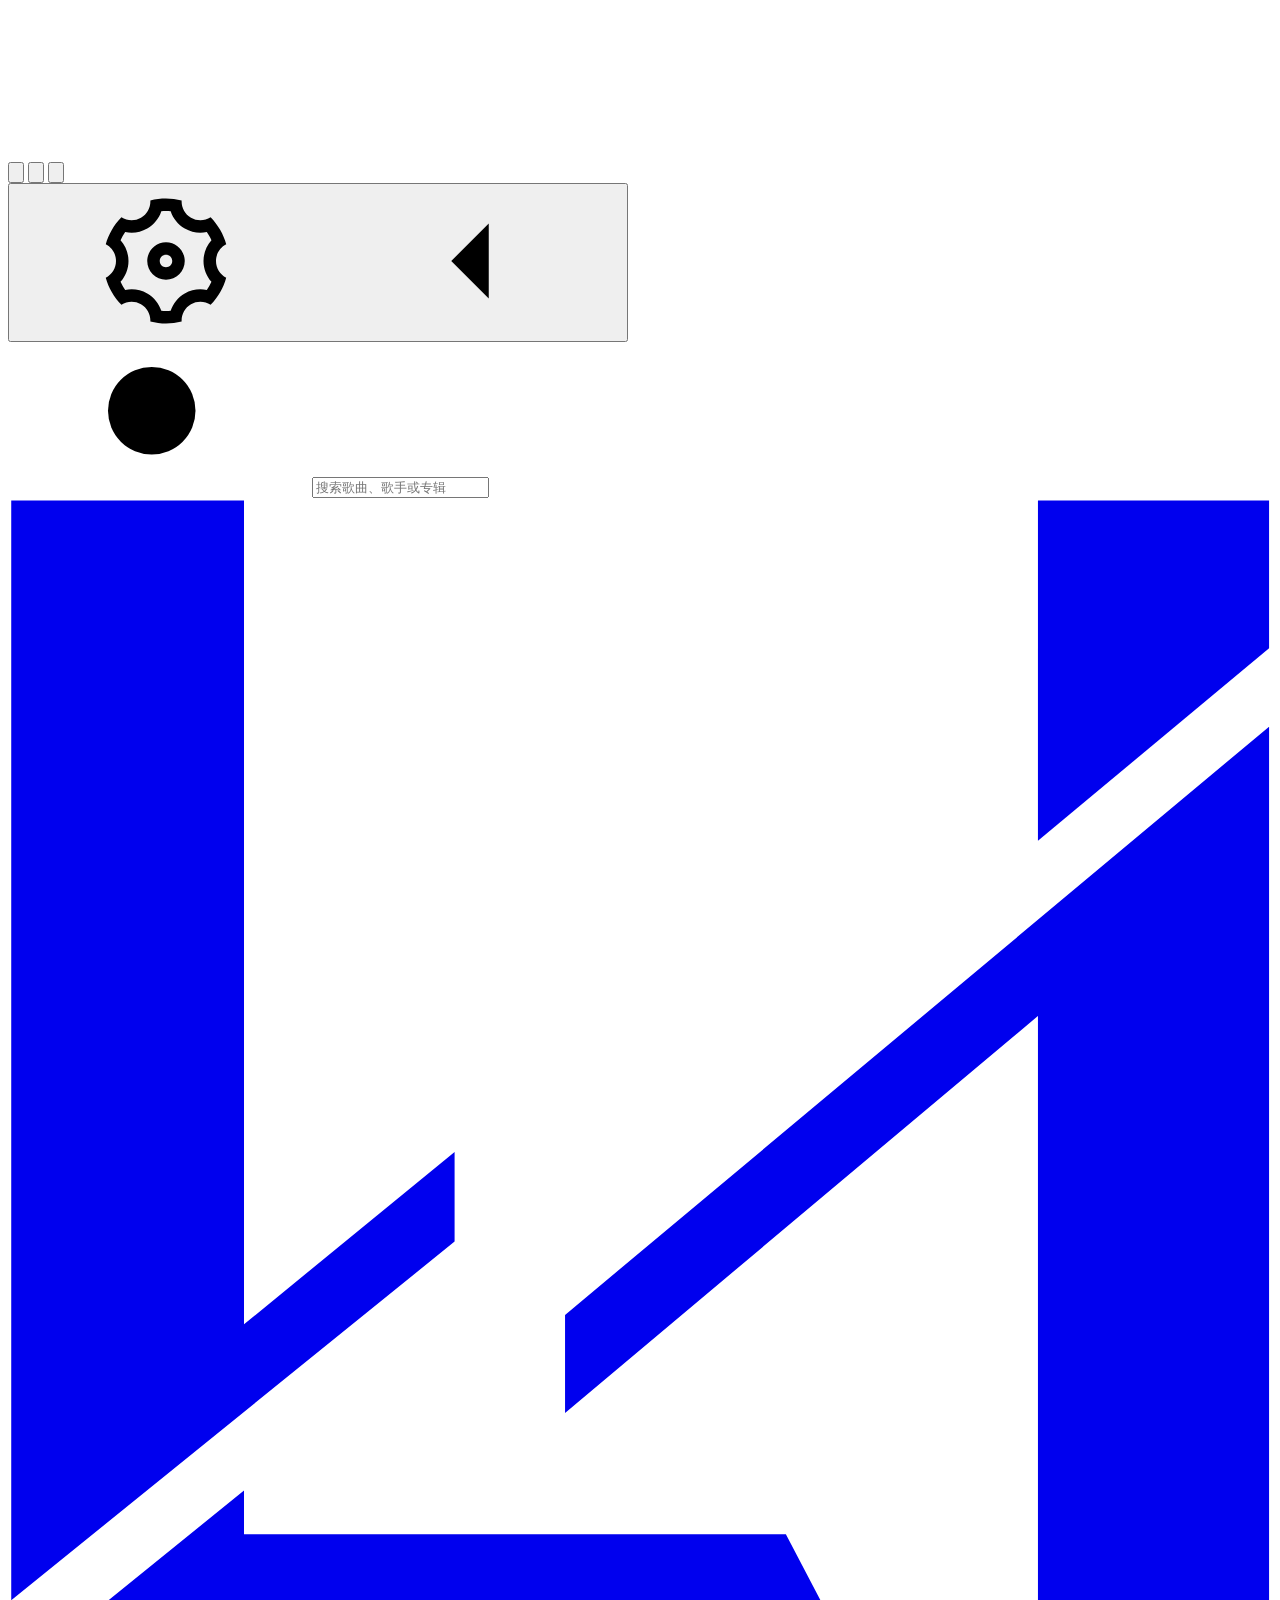
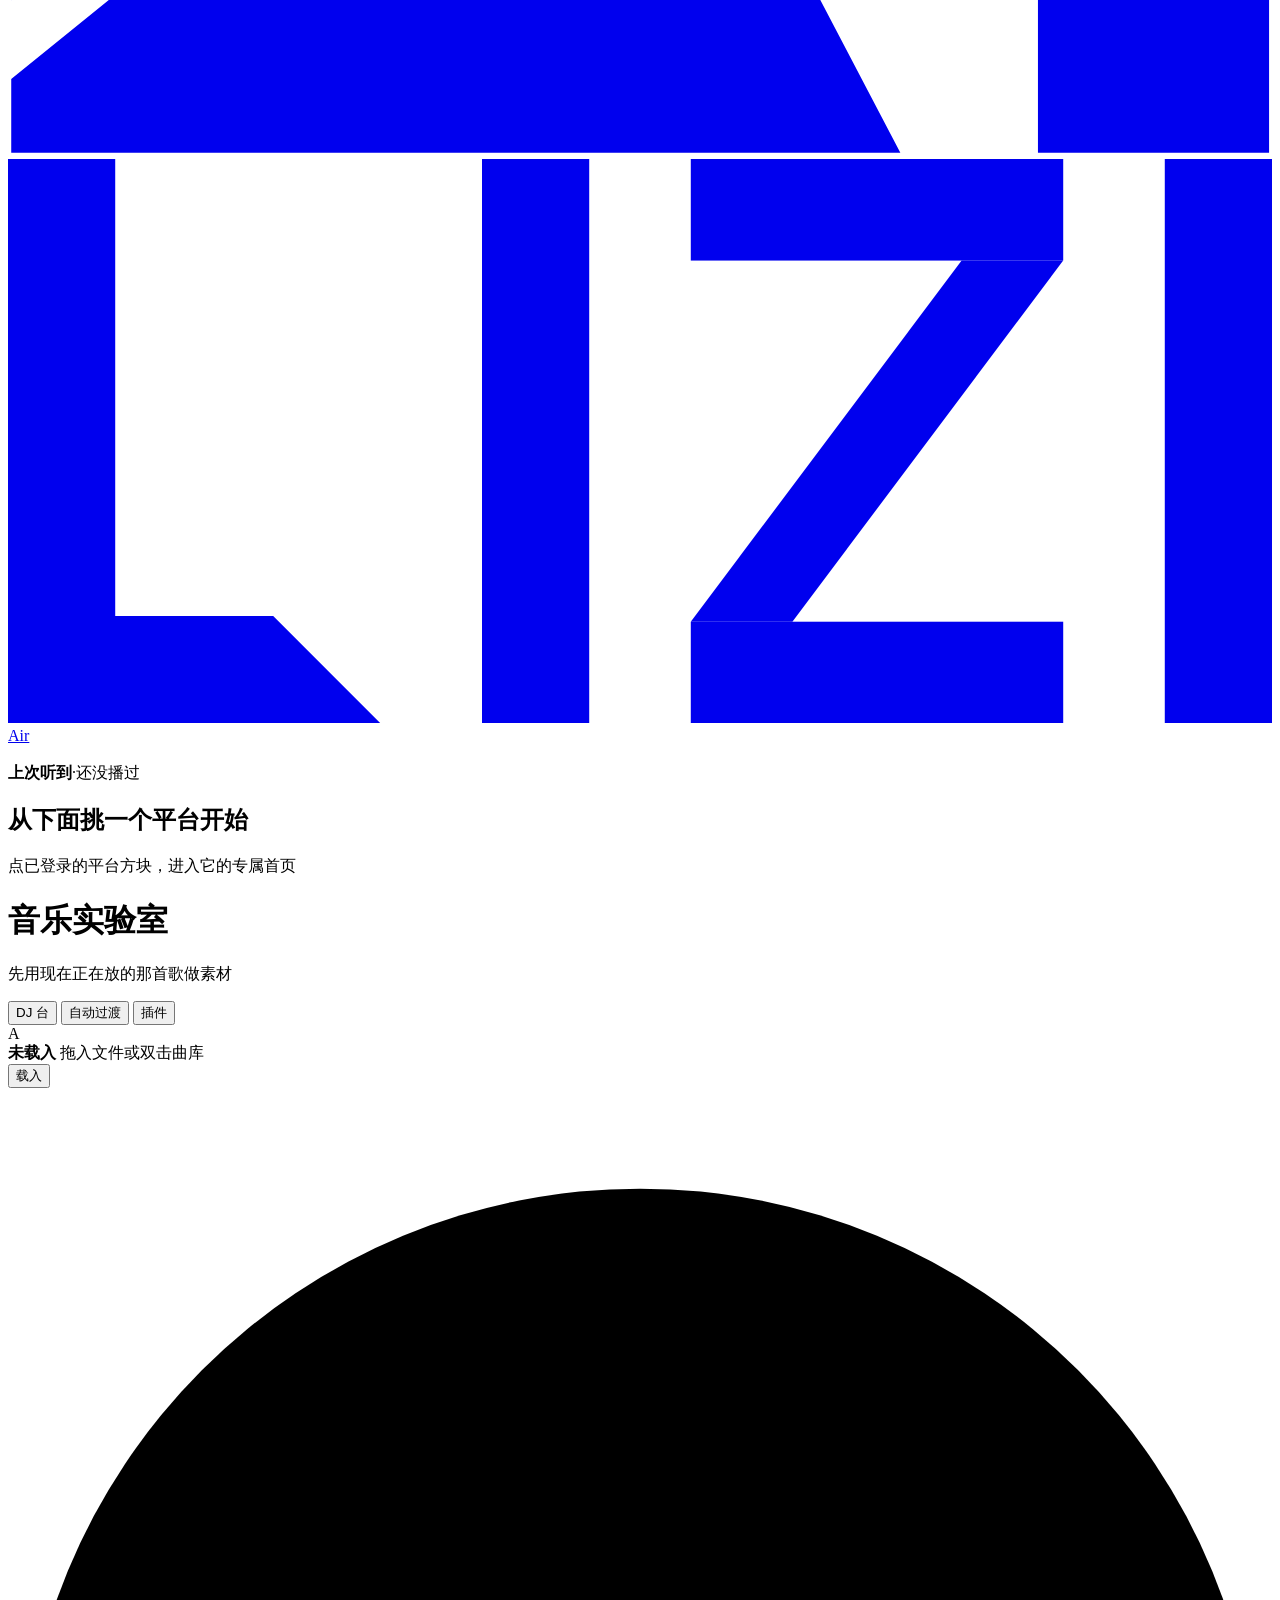
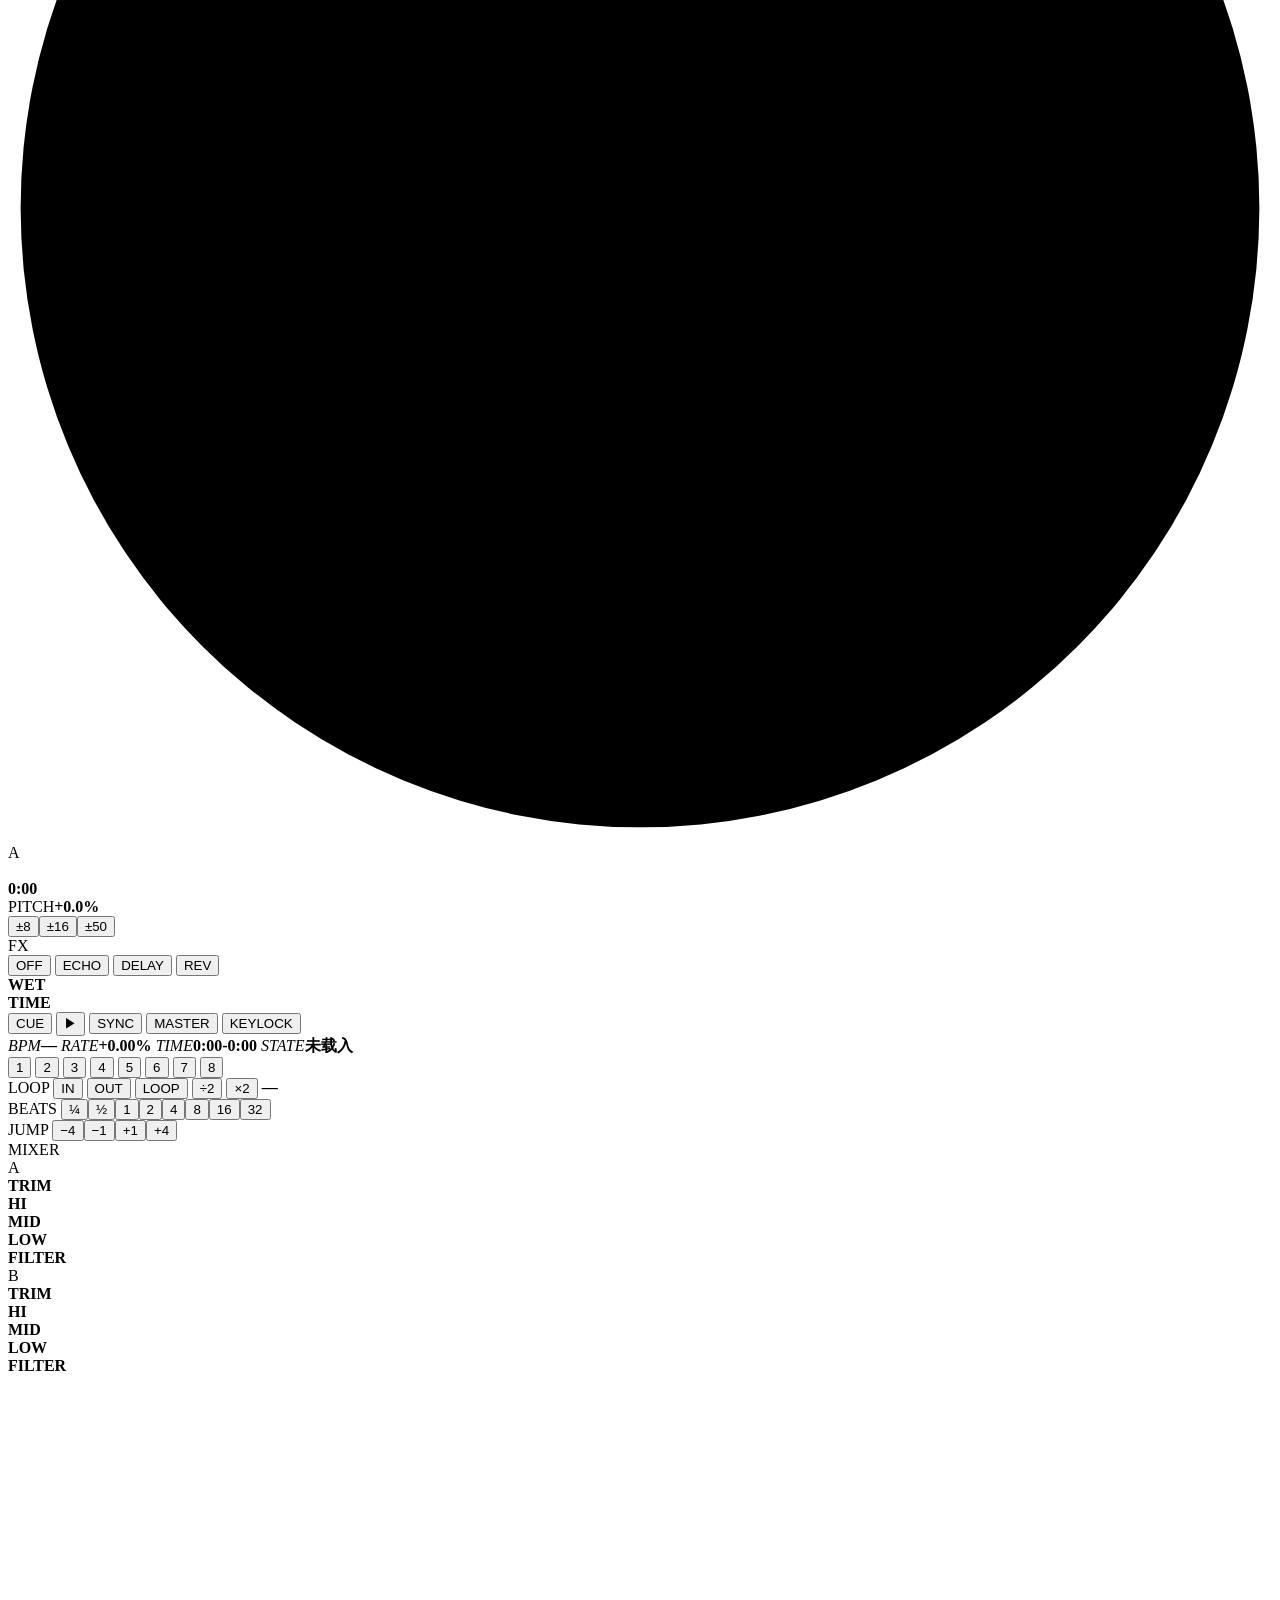
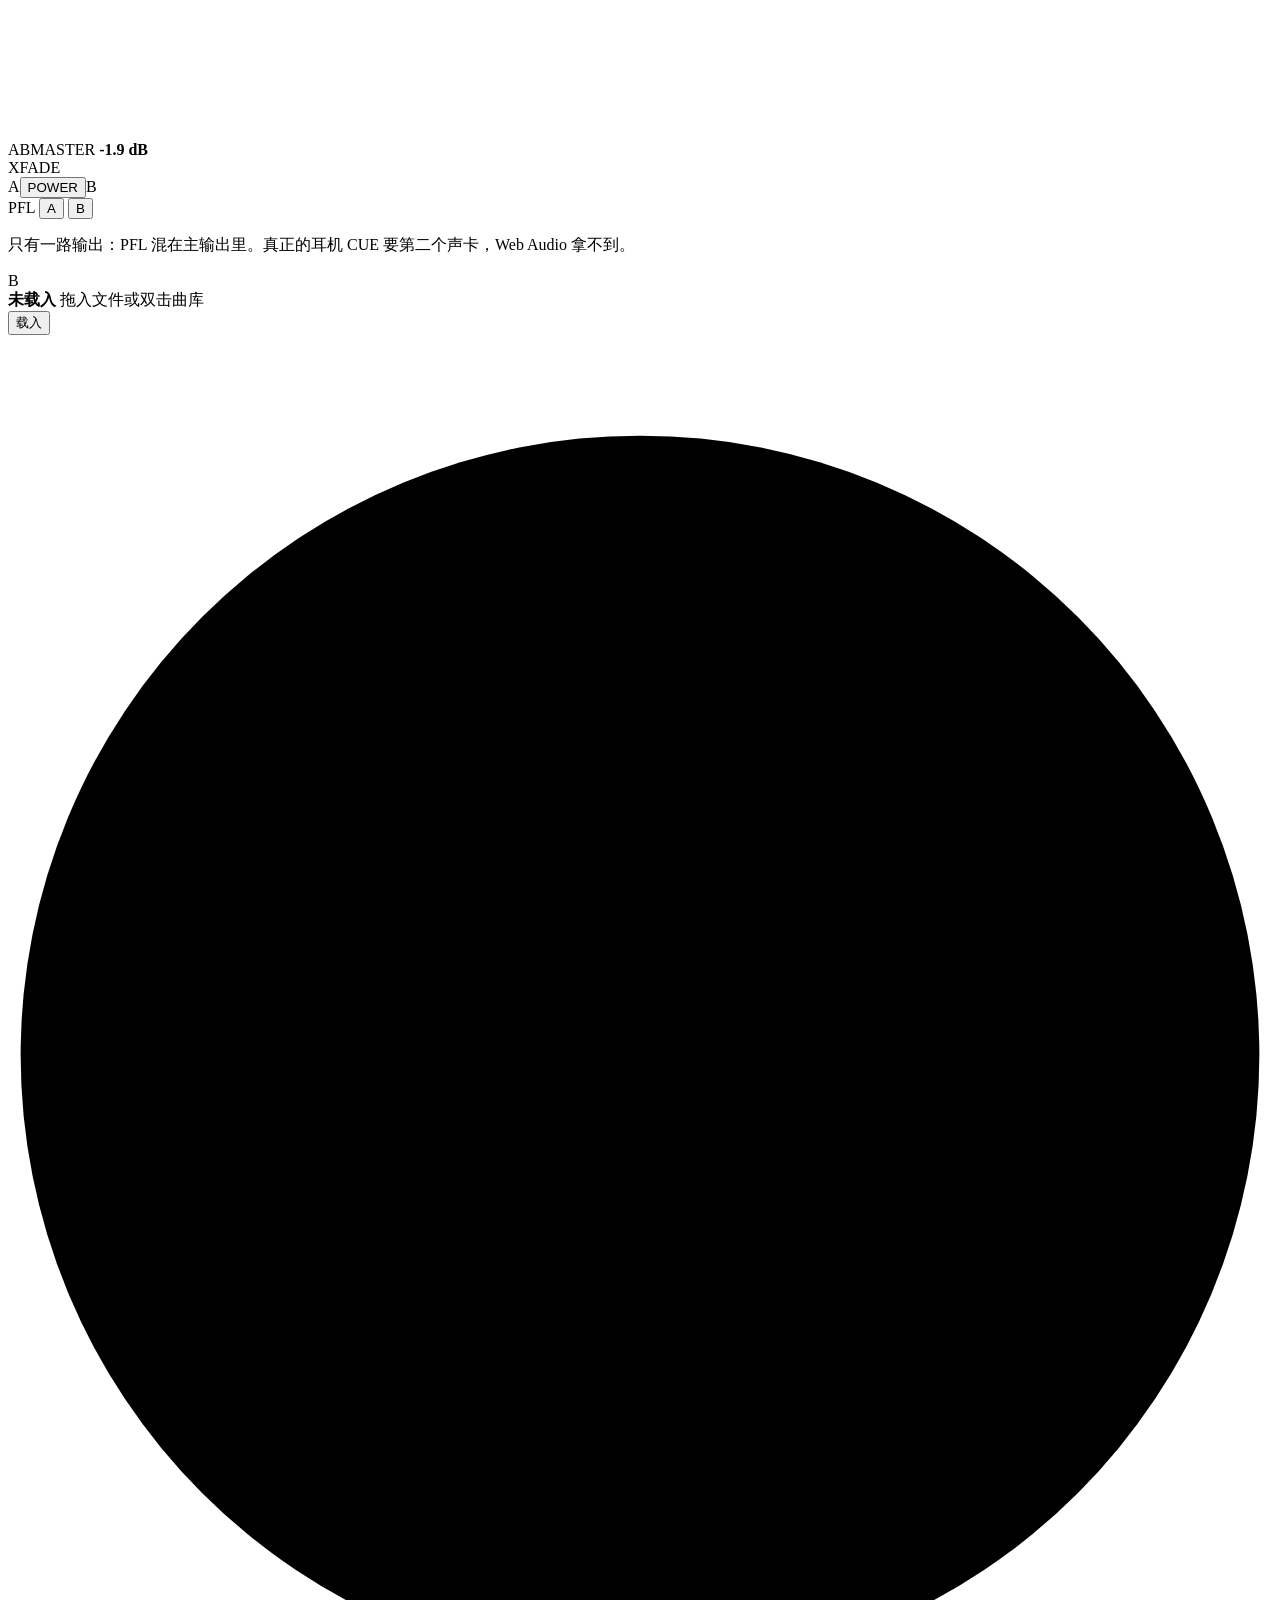
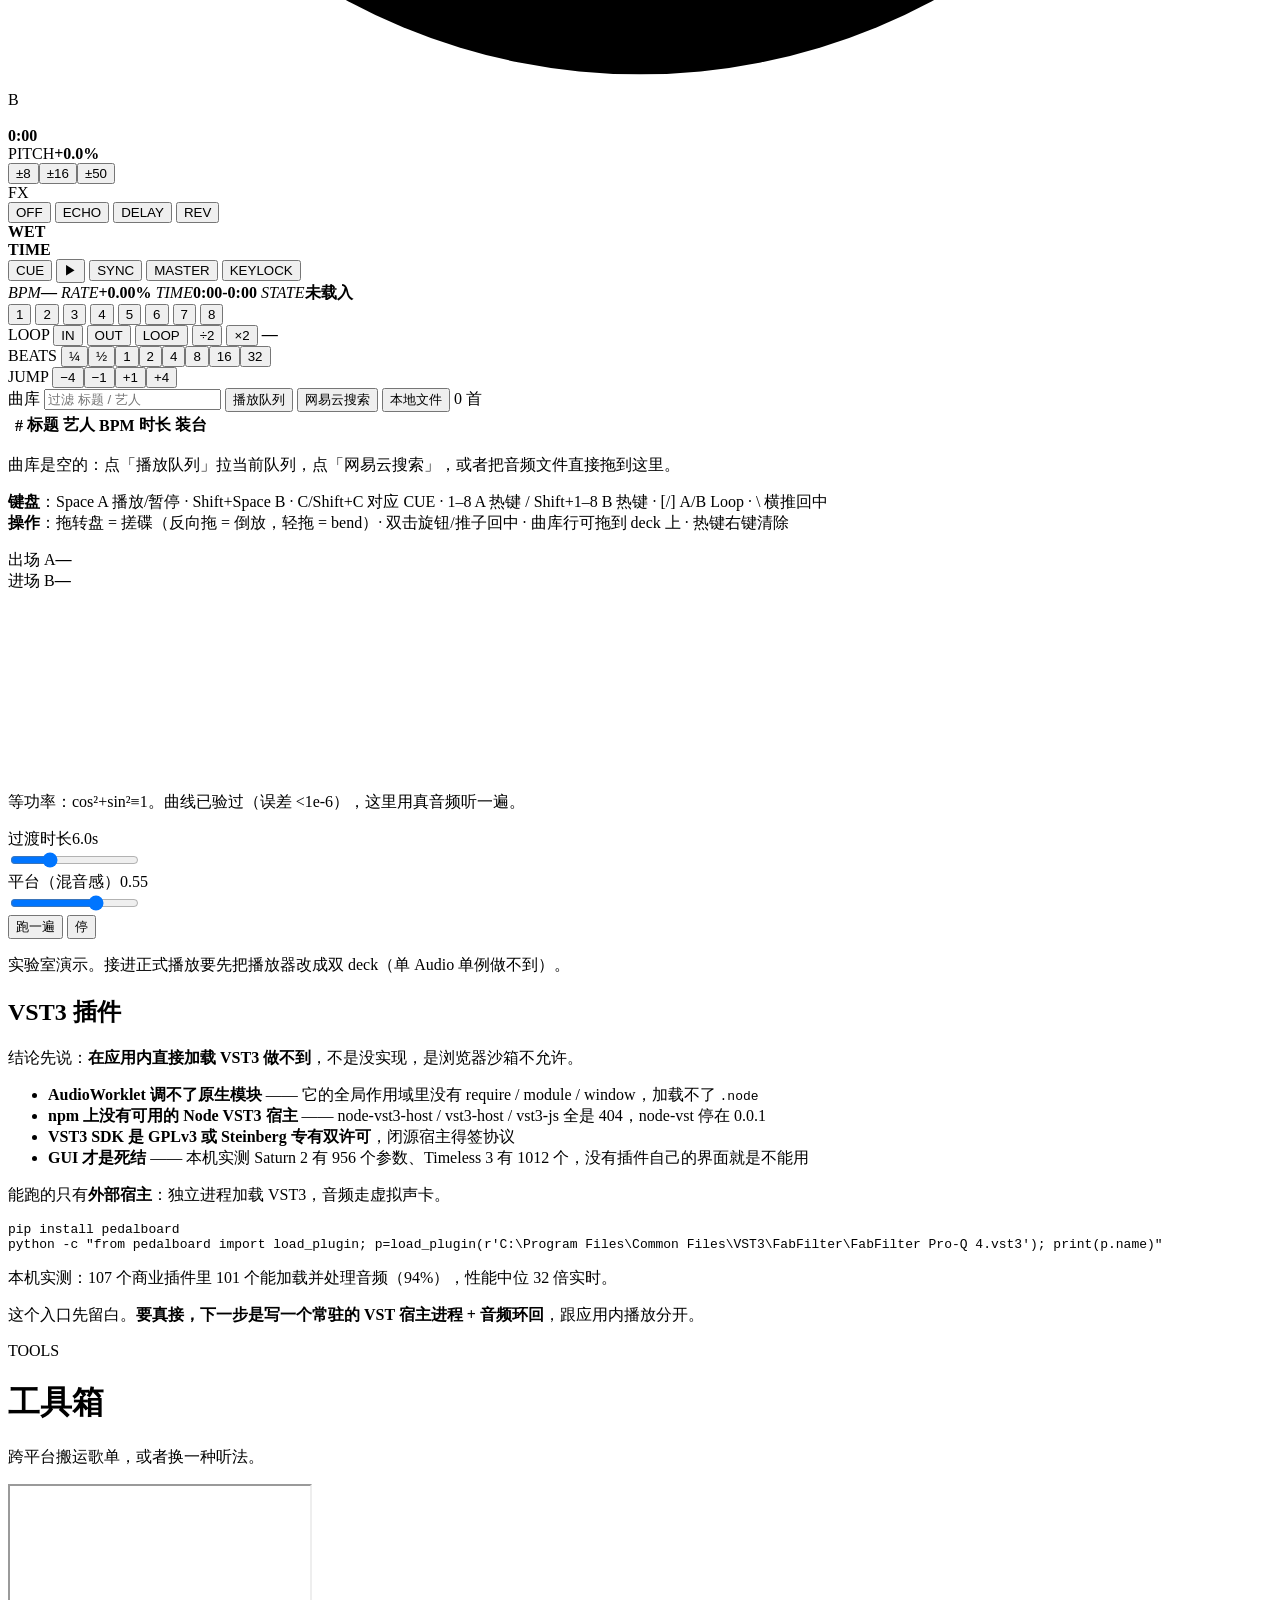
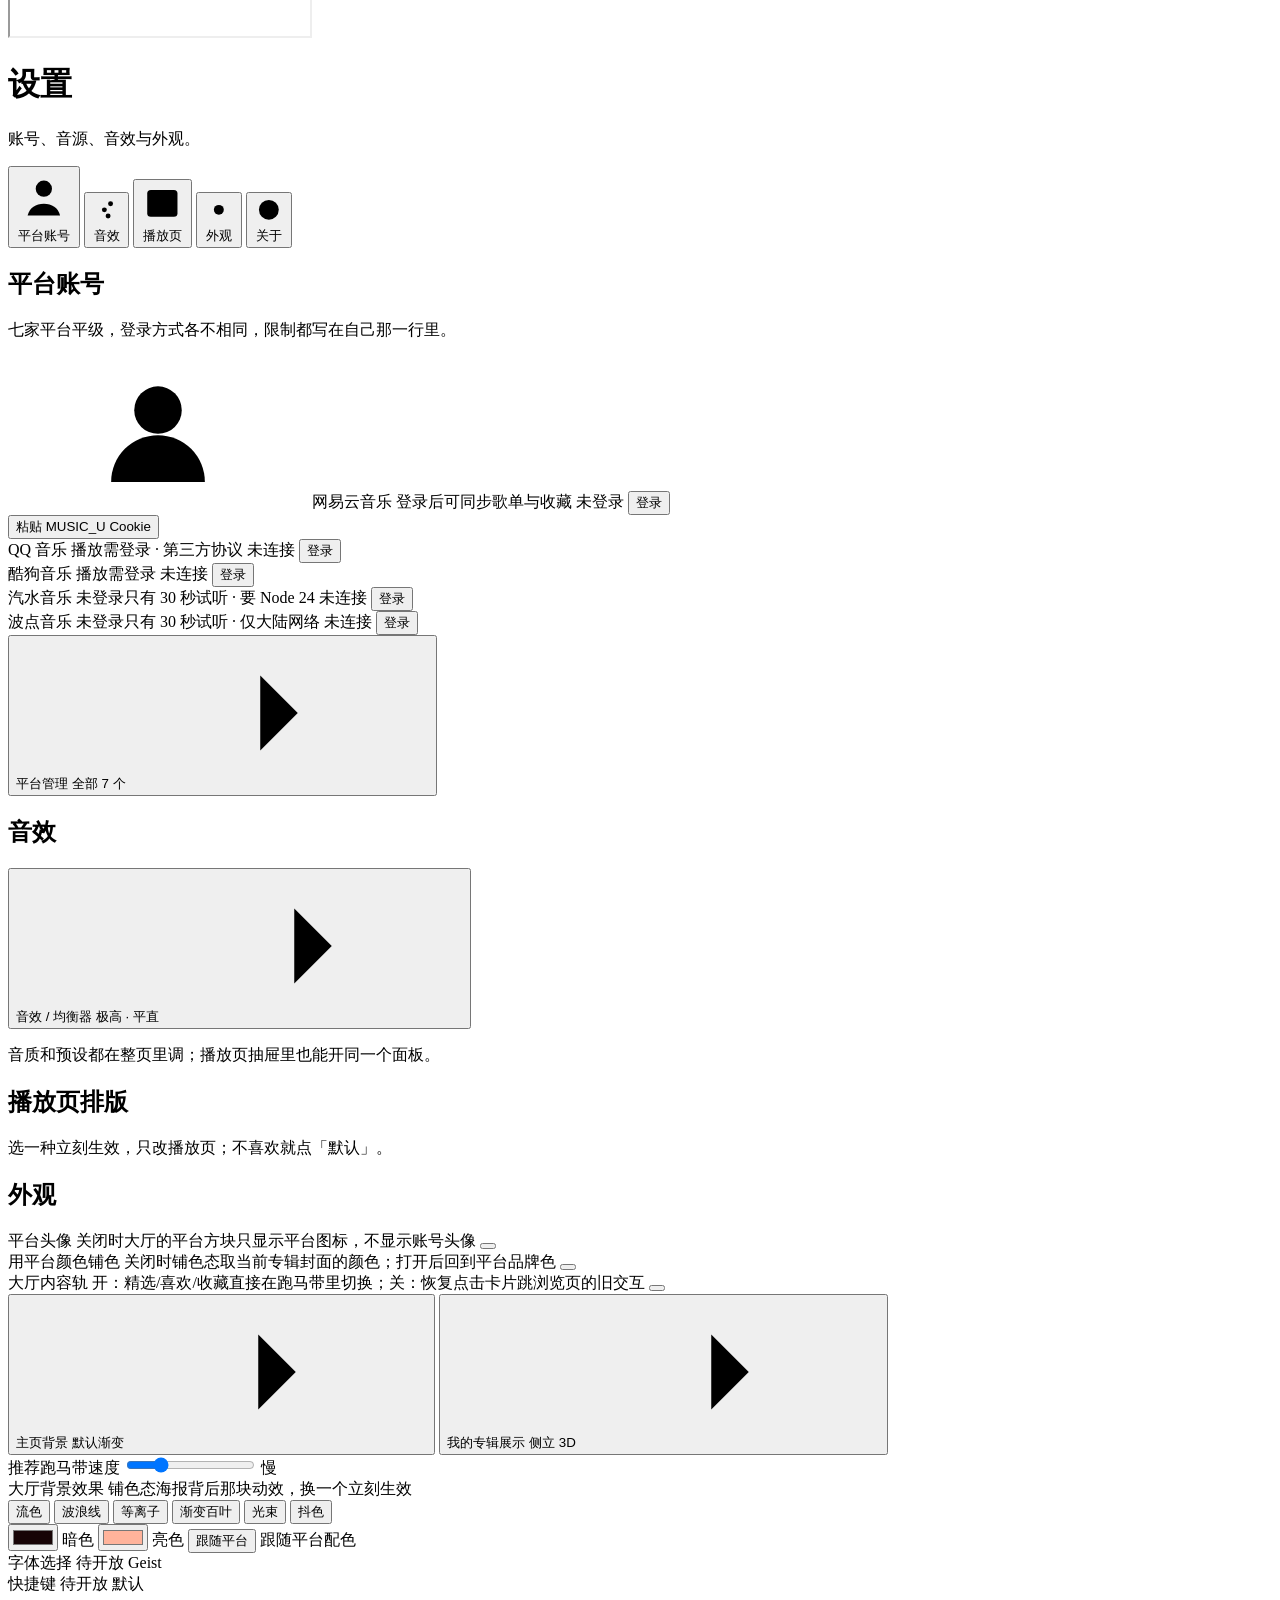
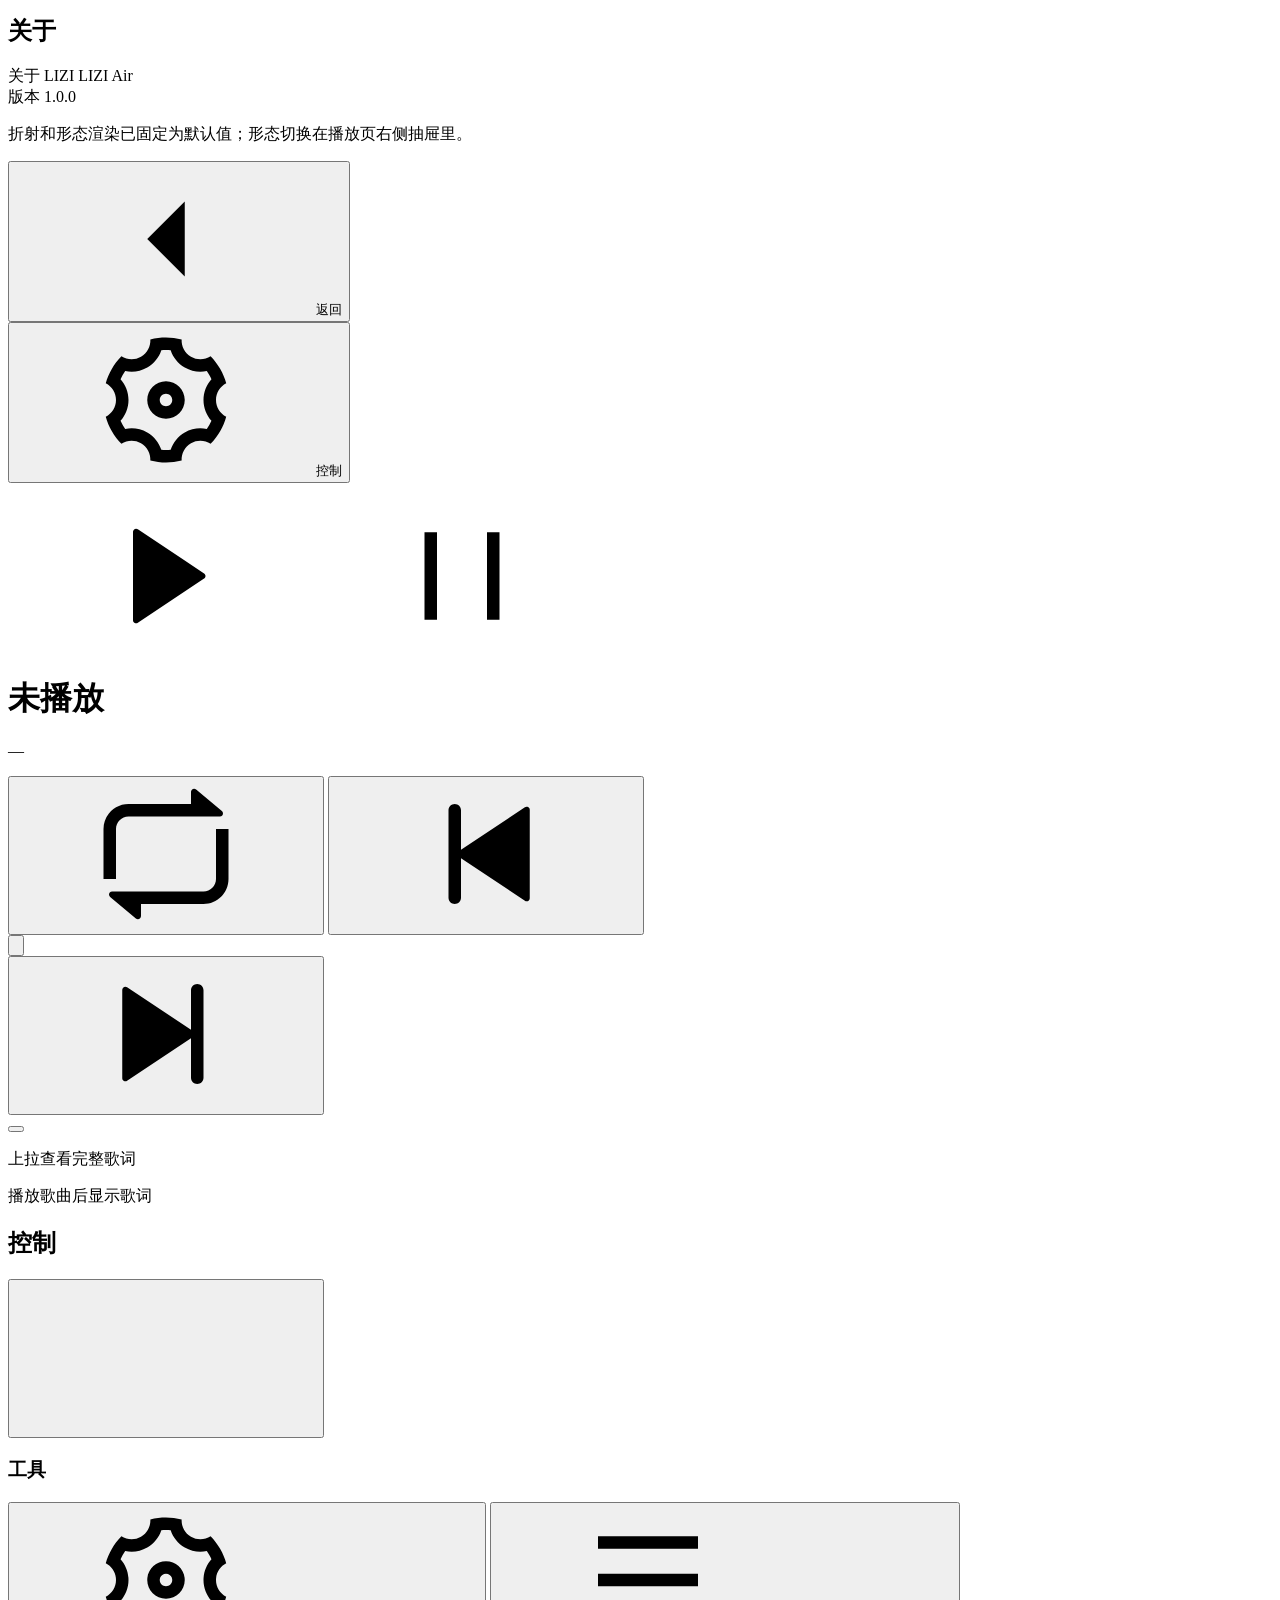
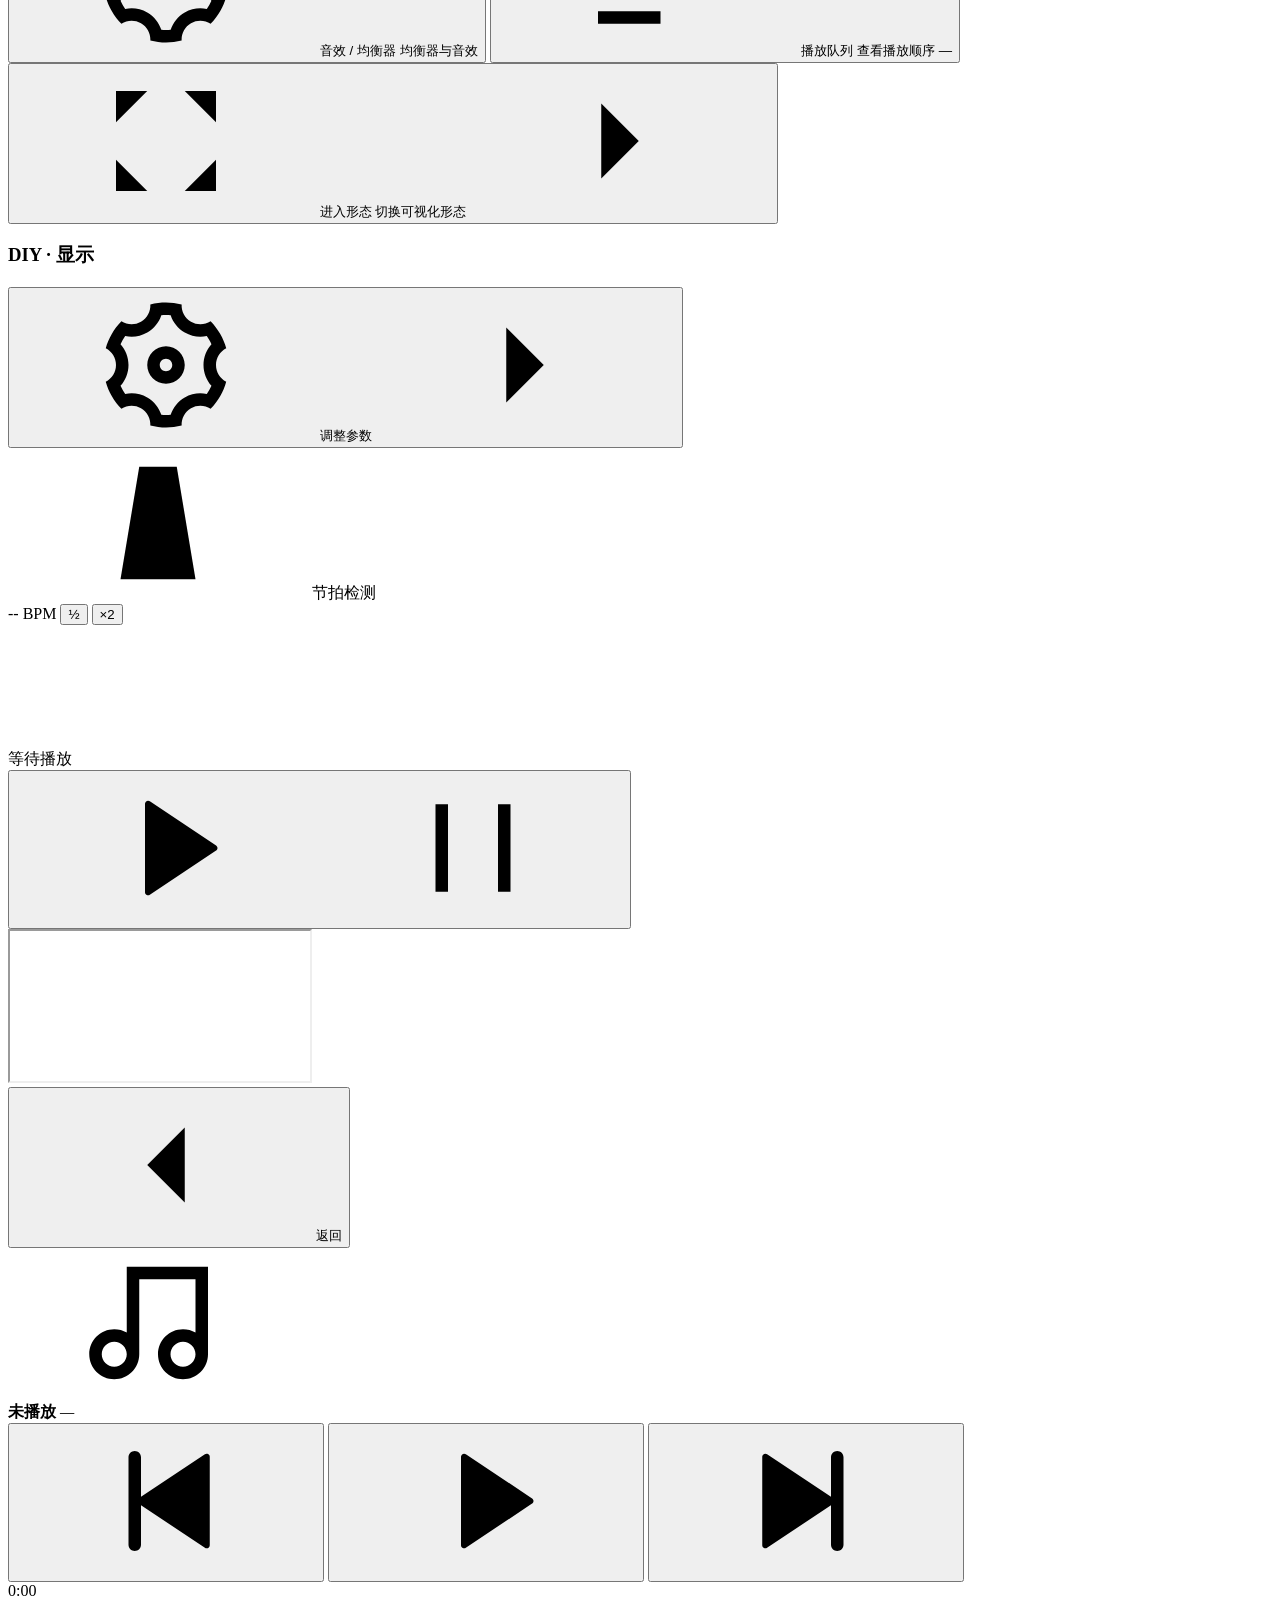
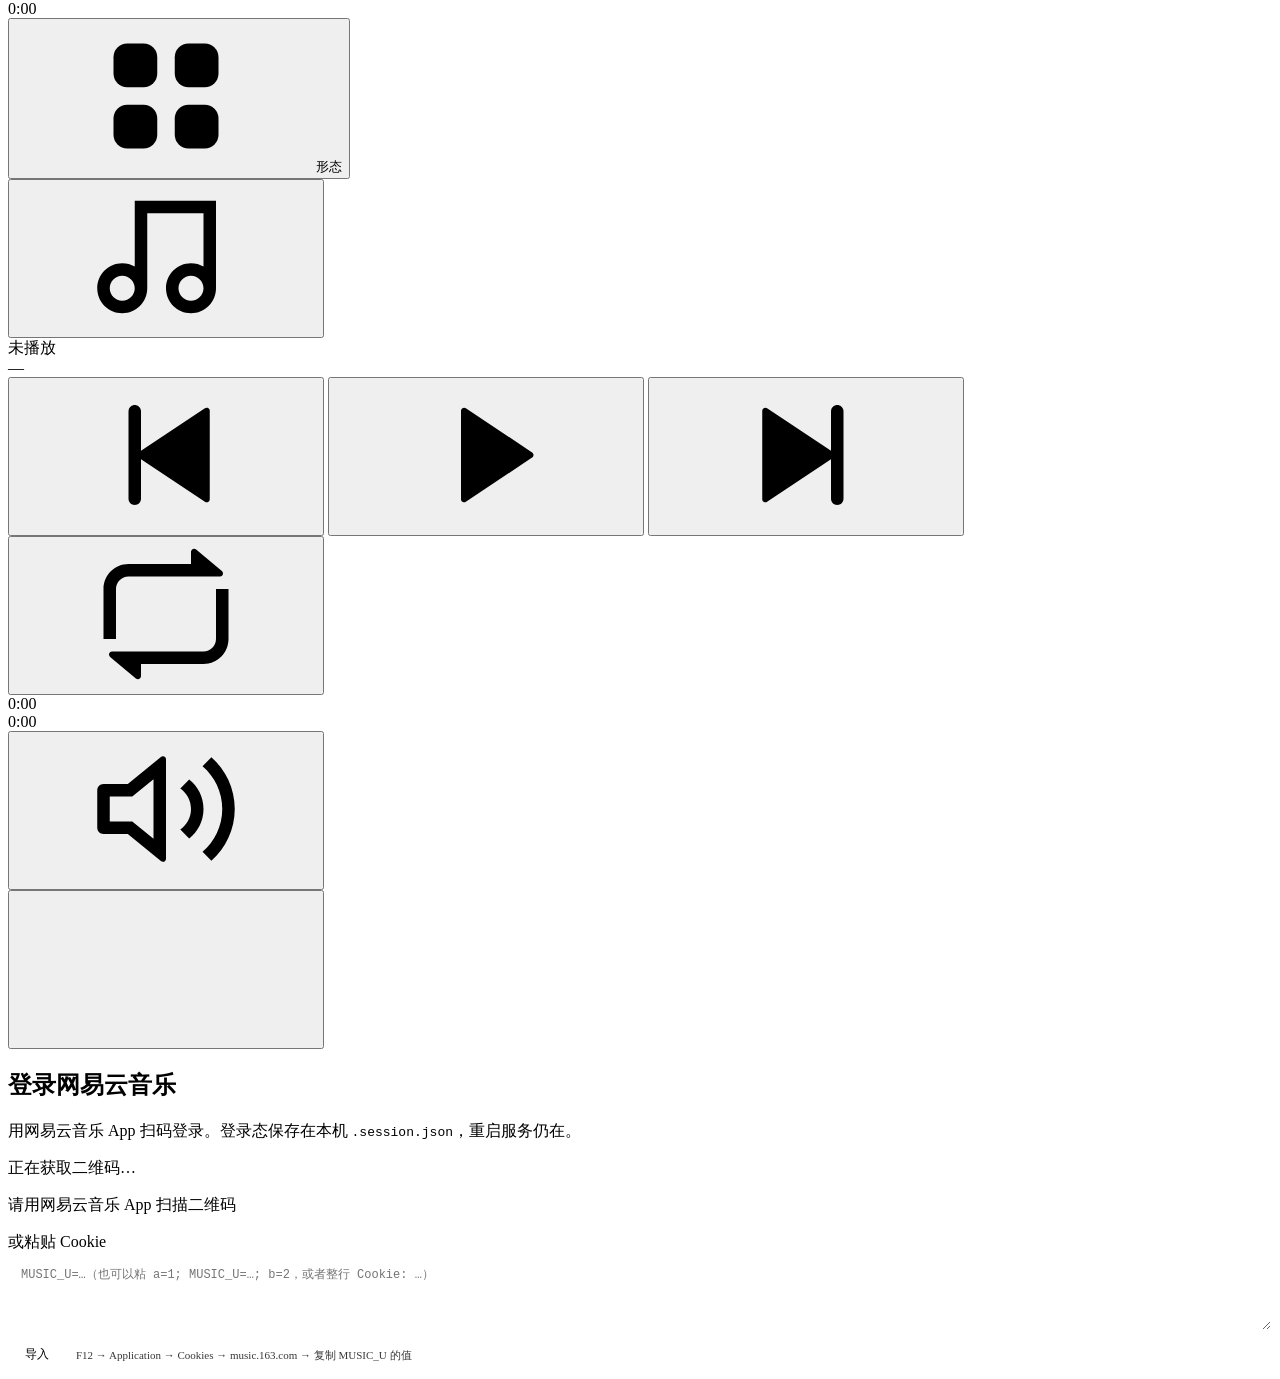
==== public/index.html @ 6ab46495 "fix(hall): 兜底平台专属首页空白 + 兼容老 WebView - accounts.js: AbortSignal.timeout 加能力判断与 try 兜底，老 WebView 缺该 AP" ====
<!DOCTYPE html>
<html lang="zh-CN">
<head>
<meta charset="utf-8">
<meta name="viewport" content="width=device-width, initial-scale=1, viewport-fit=cover">
<script>
/* 移动端 / 窄屏（≤760px）进入移动版 /m/；桌面宽屏保留本页。
   尽早执行，避免桌面布局在手机上先闪烁一帧。 */
(function () {
  var ua = navigator.userAgent || '';
  var isMobileUA = /Android|iPhone|iPad|iPod|Mobile|HarmonyOS|OpenHarmony/i.test(ua);
  var w = Math.min(window.innerWidth || window.screen.width, window.screen.width);
  var isNarrow = w <= 760;
  var inMobile = /^\/m\/?/.test(location.pathname);
  if ((isMobileUA || isNarrow) && !inMobile) {
    location.replace('/m/' + location.search + location.hash);
  }
})();
</script>
<title>LIZI</title>
<link rel="preconnect" href="https://fonts.googleapis.com">
<link rel="preconnect" href="https://fonts.gstatic.com" crossorigin>
<!-- Google Fonts 必须异步：这行以前是普通 stylesheet，字体站慢一点/连不上时，
     它会一直挂住文档加载 —— 后面的 <script> 全部不执行，整页白屏（10-31 实测：
     fonts 连不上时 readyState 卡在 loading 十几秒，LIZI_TOUR/app.js 都没跑起来；
     把请求拦掉反而 344ms 就 complete）。media="print" + onload 换回来是标准写法，
     字体拿到之后才应用，拿不到就用系统字体兜底，绝不阻塞启动。 -->
<link href="https://fonts.googleapis.com/css2?family=Fraunces:ital,opsz,wght@0,9..144,500;0,9..144,600;1,9..144,500&family=Geist:wght@300;400;500;600&family=Geist+Mono:wght@400;500&display=swap" rel="stylesheet" media="print" onload="this.media='all'">
<noscript><link href="https://fonts.googleapis.com/css2?family=Fraunces:ital,opsz,wght@0,9..144,500;0,9..144,600;1,9..144,500&family=Geist:wght@300;400;500;600&family=Geist+Mono:wght@400;500&display=swap" rel="stylesheet"></noscript>
<link rel="stylesheet" href="assets/liquid-glass.css">
<link rel="stylesheet" href="tokens.css">
    <link rel="stylesheet" href="win-controls.css">
<link rel="stylesheet" href="app.css">
<!-- 开场引导：景深 + 粒子指路的独立一层，样式全在 onboard.css，不往 app.css 里加东西 -->
<link rel="stylesheet" href="onboard.css">
<!-- 歌单搬运：工具箱里那一项，浮层自己注入，样式独立 -->
<link rel="stylesheet" href="migrate.css">
</head>
<!-- pbn-off 永久写在 body 上：主页面播放条整体撤掉（皮肤 / 新版底栏脚本都不再加载），
     第一帧就把新旧两条底栏都藏住，--player-h 归零让视图铺到底。
     目前没有任何脚本会摘掉这个类；以后要加新底栏，再用这套机制接管。 -->
<body class="pbn-off">
<script src="splash.js"></script>

<!-- 背景：封面取色的光斑 + 可选的封面大图。都是背景层，不参与交互 -->
<div class="backdrop" aria-hidden="true">
  <span class="blob b1"></span>
  <span class="blob b2"></span>
  <span class="blob b3"></span>
  <span class="grid"></span>
</div>
<div class="cover-bg" id="cover-bg" aria-hidden="true"></div>
<div class="scrim" id="scrim" aria-hidden="true"></div>

<!-- SVG 图标库：全部内联，页面里不出现任何 emoji -->
<svg class="defs" aria-hidden="true" focusable="false">
  <defs>
    <symbol id="i-search" viewBox="0 0 24 24"><circle cx="11" cy="11" r="7"/><path d="M20 20l-3.6-3.6"/></symbol>
    <symbol id="i-play" viewBox="0 0 24 24"><path d="M19.376 12.4161L8.77735 19.4818C8.54759 19.635 8.23715 19.5729 8.08397 19.3432C8.02922 19.261 8 19.1645 8 19.0658V4.93433C8 4.65818 8.22386 4.43433 8.5 4.43433C8.59871 4.43433 8.69522 4.46355 8.77735 4.5183L19.376 11.584C19.6057 11.7372 19.6678 12.0477 19.5146 12.2774C19.478 12.3323 19.4309 12.3795 19.376 12.4161Z"/></symbol>
    <symbol id="i-pause" viewBox="0 0 24 24"><path d="M6 5H8V19H6V5ZM16 5H18V19H16V5Z"/></symbol>
    <symbol id="i-prev" viewBox="0 0 24 24"><path d="M8 11.3333L18.2227 4.51823C18.4524 4.36506 18.7628 4.42714 18.916 4.65691C18.9708 4.73904 19 4.83555 19 4.93426V19.0657C19 19.3419 18.7761 19.5657 18.5 19.5657C18.4013 19.5657 18.3048 19.5365 18.2227 19.4818L8 12.6667V19C8 19.5523 7.55228 20 7 20C6.44772 20 6 19.5523 6 19V5C6 4.44772 6.44772 4 7 4C7.55228 4 8 4.44772 8 5V11.3333Z"/></symbol>
    <symbol id="i-next" viewBox="0 0 24 24"><path d="M16 12.6667L5.77735 19.4818C5.54759 19.6349 5.23715 19.5729 5.08397 19.3431C5.02922 19.261 5 19.1645 5 19.0657V4.93426C5 4.65812 5.22386 4.43426 5.5 4.43426C5.59871 4.43426 5.69522 4.46348 5.77735 4.51823L16 11.3333V5C16 4.44772 16.4477 4 17 4C17.5523 4 18 4.44772 18 5V19C18 19.5523 17.5523 20 17 20C16.4477 20 16 19.5523 16 19V12.6667Z"/></symbol>
    <symbol id="i-list" viewBox="0 0 24 24"><path d="M4 5h16v2H4zM4 11h16v2H4zM4 17h10v2H4z"/></symbol>
    <symbol id="i-order" viewBox="0 0 24 24"><path d="M8 20V21.9324C8 22.2086 7.77614 22.4324 7.5 22.4324C7.38303 22.4324 7.26977 22.3914 7.17991 22.3165L3.06093 18.8841C2.84879 18.7073 2.82013 18.392 2.99691 18.1799C3.09191 18.0659 3.23264 18 3.38103 18L18 18C19.1046 18 20 17.1045 20 16V7.99997H22V16C22 18.2091 20.2091 20 18 20H8ZM16 3.99997V2.0675C16 1.79136 16.2239 1.5675 16.5 1.5675C16.617 1.5675 16.7302 1.60851 16.8201 1.68339L20.9391 5.11587C21.1512 5.29266 21.1799 5.60794 21.0031 5.82008C20.9081 5.93407 20.7674 5.99998 20.619 5.99998L6 5.99997C4.89543 5.99997 4 6.8954 4 7.99997V16H2V7.99997C2 5.79083 3.79086 3.99997 6 3.99997H16Z"/></symbol>
    <symbol id="i-single" viewBox="0 0 24 24"><path d="M8 20V21.9325C8 22.2086 7.77614 22.4325 7.5 22.4325C7.38303 22.4325 7.26977 22.3915 7.17991 22.3166L3.06093 18.8841C2.84879 18.7073 2.82013 18.392 2.99691 18.1799C3.09191 18.0659 3.23264 18 3.38103 18L18 18C19.1046 18 20 17.1046 20 16V8H22V16C22 18.2091 20.2091 20 18 20H8ZM16 2.0675C16 1.79136 16.2239 1.5675 16.5 1.5675C16.617 1.5675 16.7302 1.60851 16.8201 1.68339L20.9391 5.11587C21.1512 5.29266 21.1799 5.60794 21.0031 5.82008C20.9081 5.93407 20.7674 5.99998 20.619 5.99998L6 6C4.89543 6 4 6.89543 4 8V16H2V8C2 5.79086 3.79086 4 6 4H16V2.0675ZM11 8H13V16H11V10H9V9L11 8Z"/></symbol>
    <symbol id="i-shuffle" viewBox="0 0 24 24"><path d="M18 17.8832V16L23 19L18 22V19.9095C14.9224 19.4698 12.2513 17.4584 11.0029 14.5453L11 14.5386L10.9971 14.5453C9.57893 17.8544 6.32508 20 2.72483 20H2V18H2.72483C5.52503 18 8.05579 16.3312 9.15885 13.7574L9.91203 12L9.15885 10.2426C8.05579 7.66878 5.52503 6 2.72483 6H2V4H2.72483C6.32508 4 9.57893 6.14557 10.9971 9.45473L11 9.46141L11.0029 9.45473C12.2513 6.5416 14.9224 4.53022 18 4.09051V2L23 5L18 8V6.11684C15.7266 6.53763 13.7737 8.0667 12.8412 10.2426L12.088 12L12.8412 13.7574C13.7737 15.9333 15.7266 17.4624 18 17.8832Z"/></symbol>
    <symbol id="i-volume" viewBox="0 0 24 24"><path d="M6.60282 10.0001L10 7.22056V16.7796L6.60282 14.0001H3V10.0001H6.60282ZM2 16.0001H5.88889L11.1834 20.3319C11.2727 20.405 11.3846 20.4449 11.5 20.4449C11.7761 20.4449 12 20.2211 12 19.9449V4.05519C12 3.93977 11.9601 3.8279 11.887 3.73857C11.7121 3.52485 11.3971 3.49335 11.1834 3.66821L5.88889 8.00007H2C1.44772 8.00007 1 8.44778 1 9.00007V15.0001C1 15.5524 1.44772 16.0001 2 16.0001ZM23 12C23 15.292 21.5539 18.2463 19.2622 20.2622L17.8445 18.8444C19.7758 17.1937 21 14.7398 21 12C21 9.26016 19.7758 6.80629 17.8445 5.15557L19.2622 3.73779C21.5539 5.75368 23 8.70795 23 12ZM18 12C18 10.0883 17.106 8.38548 15.7133 7.28673L14.2842 8.71584C15.3213 9.43855 16 10.64 16 12C16 13.36 15.3213 14.5614 14.2842 15.2841L15.7133 16.7132C17.106 15.6145 18 13.9116 18 12Z"/></symbol>
    <symbol id="i-mute" viewBox="0 0 24 24"><path d="M10 7.22056L6.60282 10.0001H3V14.0001H6.60282L10 16.7796V7.22056ZM5.88889 16.0001H2C1.44772 16.0001 1 15.5524 1 15.0001V9.00007C1 8.44778 1.44772 8.00007 2 8.00007H5.88889L11.1834 3.66821C11.3971 3.49335 11.7121 3.52485 11.887 3.73857C11.9601 3.8279 12 3.93977 12 4.05519V19.9449C12 20.2211 11.7761 20.4449 11.5 20.4449C11.3846 20.4449 11.2727 20.405 11.1834 20.3319L5.88889 16.0001ZM20.4142 12.0001L23.9497 15.5356L22.5355 16.9498L19 13.4143L15.4645 16.9498L14.0503 15.5356L17.5858 12.0001L14.0503 8.46454L15.4645 7.05032L19 10.5859L22.5355 7.05032L23.9497 8.46454L20.4142 12.0001Z"/></symbol>
    <symbol id="i-chevron" viewBox="0 0 24 24"><path d="M9 6l6 6-6 6"/></symbol>
    <symbol id="i-back" viewBox="0 0 24 24"><path d="M15 6l-6 6 6 6"/></symbol>
    <symbol id="i-close" viewBox="0 0 24 24"><path d="M6 6l12 12M18 6L6 18"/></symbol>
    <symbol id="i-user" viewBox="0 0 24 24"><circle cx="12" cy="8.5" r="3.8"/><path d="M4.5 20a7.5 7.5 0 0115 0"/></symbol>
    <symbol id="i-bolt" viewBox="0 0 24 24"><path d="M13 2.5L5 13.5h6l-1 8 8-11h-6z"/></symbol>
    <symbol id="i-expand" viewBox="0 0 24 24"><path d="M9 4H4v5M15 20h5v-5M20 9V4h-5M4 15v5h5"/></symbol>
    <symbol id="i-grid" viewBox="0 0 24 24"><rect x="3.6" y="3.6" width="7" height="7" rx="2.2"/><rect x="13.4" y="3.6" width="7" height="7" rx="2.2"/><rect x="3.6" y="13.4" width="7" height="7" rx="2.2"/><rect x="13.4" y="13.4" width="7" height="7" rx="2.2"/></symbol>
    <symbol id="i-note" viewBox="0 0 24 24"><path d="M20 3V17C20 19.2091 18.2091 21 16 21C13.7909 21 12 19.2091 12 17C12 14.7909 13.7909 13 16 13C16.7286 13 17.4117 13.1948 18 13.5351V5H9V17C9 19.2091 7.20914 21 5 21C2.79086 21 1 19.2091 1 17C1 14.7909 2.79086 13 5 13C5.72857 13 6.41165 13.1948 7 13.5351V3H20ZM5 19C6.10457 19 7 18.1046 7 17C7 15.8954 6.10457 15 5 15C3.89543 15 3 15.8954 3 17C3 18.1046 3.89543 19 5 19ZM16 19C17.1046 19 18 18.1046 18 17C18 15.8954 17.1046 15 16 15C14.8954 15 14 15.8954 14 17C14 18.1046 14.8954 19 16 19Z"/></symbol>
    <symbol id="i-pulse" viewBox="0 0 24 24"><path d="M2 12h4l2.5-6 3.5 13 3-9 2 2h5"/></symbol>
    <symbol id="i-metronome" viewBox="0 0 24 24"><path d="M9 3h6l3 18H6z"/><path d="M12 8l3.5 7"/></symbol>
    <symbol id="i-settings" viewBox="0 0 24 24"><path d="M3.33946 17.0002C2.90721 16.2515 2.58277 15.4702 2.36133 14.6741C3.3338 14.1779 3.99972 13.1668 3.99972 12.0002C3.99972 10.8345 3.3348 9.824 2.36353 9.32741C2.81025 7.71651 3.65857 6.21627 4.86474 4.99001C5.7807 5.58416 6.98935 5.65534 7.99972 5.072C9.01009 4.48866 9.55277 3.40635 9.4962 2.31604C11.1613 1.8846 12.8847 1.90004 14.5031 2.31862C14.4475 3.40806 14.9901 4.48912 15.9997 5.072C17.0101 5.65532 18.2187 5.58416 19.1346 4.99007C19.7133 5.57986 20.2277 6.25151 20.66 7.00021C21.0922 7.7489 21.4167 8.53025 21.6381 9.32628C20.6656 9.82247 19.9997 10.8336 19.9997 12.0002C19.9997 13.166 20.6646 14.1764 21.6359 14.673C21.1892 16.2839 20.3409 17.7841 19.1347 19.0104C18.2187 18.4163 17.0101 18.3451 15.9997 18.9284C14.9893 19.5117 14.4467 20.5941 14.5032 21.6844C12.8382 22.1158 11.1148 22.1004 9.49633 21.6818C9.55191 20.5923 9.00929 19.5113 7.99972 18.9284C6.98938 18.3451 5.78079 18.4162 4.86484 19.0103C4.28617 18.4205 3.77172 17.7489 3.33946 17.0002ZM8.99972 17.1964C10.0911 17.8265 10.8749 18.8227 11.2503 19.9659C11.7486 20.0133 12.2502 20.014 12.7486 19.9675C13.1238 18.8237 13.9078 17.8268 14.9997 17.1964C16.0916 16.5659 17.347 16.3855 18.5252 16.6324C18.8146 16.224 19.0648 15.7892 19.2729 15.334C18.4706 14.4373 17.9997 13.2604 17.9997 12.0002C17.9997 10.74 18.4706 9.5632 19.2729 8.6665C19.1688 8.4405 19.0538 8.21822 18.9279 8.00021C18.802 7.78219 18.667 7.57148 18.5233 7.36842C17.3457 7.61476 16.0911 7.43414 14.9997 6.80405C13.9083 6.17395 13.1246 5.17768 12.7491 4.03455C12.2509 3.98714 11.7492 3.98646 11.2509 4.03292C10.8756 5.17671 10.0916 6.17364 8.99972 6.80405C7.9078 7.43447 6.65245 7.61494 5.47428 7.36803C5.18485 7.77641 4.93463 8.21117 4.72656 8.66637C5.52881 9.56311 5.99972 10.74 5.99972 12.0002C5.99972 13.2604 5.52883 14.4372 4.72656 15.3339C4.83067 15.5599 4.94564 15.7822 5.07152 16.0002C5.19739 16.2182 5.3324 16.4289 5.47612 16.632C6.65377 16.3857 7.90838 16.5663 8.99972 17.1964ZM11.9997 15.0002C10.3429 15.0002 8.99972 13.6571 8.99972 12.0002C8.99972 10.3434 10.3429 9.00021 11.9997 9.00021C13.6566 9.00021 14.9997 10.3434 14.9997 12.0002C14.9997 13.6571 13.6566 15.0002 11.9997 15.0002ZM11.9997 13.0002C12.552 13.0002 12.9997 12.5525 12.9997 12.0002C12.9997 11.4479 12.552 11.0002 11.9997 11.0002C11.4474 11.0002 10.9997 11.4479 10.9997 12.0002C10.9997 12.5525 11.4474 13.0002 11.9997 13.0002Z"/></symbol>
  </defs>
</svg>

<div class="win-controls" id="win-controls" role="group" aria-label="窗口控制">
  <button id="win-min" type="button" title="最小化" aria-label="最小化"><svg viewBox="0 0 24 24" fill="none" stroke="currentColor" stroke-linecap="round" aria-hidden="true"><path d="M5 12h14"/></svg></button>
  <!-- 最大化 / 还原：两个图标常驻 DOM，#win-max.is-max 时露「叠框」（见 win-controls.css） -->
  <button id="win-max" type="button" title="最大化" aria-label="最大化"><svg class="ico-max" viewBox="0 0 24 24" fill="none" stroke="currentColor" stroke-linejoin="round" aria-hidden="true"><rect x="6" y="6" width="12" height="12" rx="1.5"/></svg><svg class="ico-restore" viewBox="0 0 24 24" fill="none" stroke="currentColor" stroke-linecap="round" stroke-linejoin="round" aria-hidden="true"><rect x="9" y="5" width="10" height="10" rx="1.5"/><path d="M5 9.5V17a2 2 0 0 0 2 2h7.5"/></svg></button>
  <button class="win-close" id="win-close" type="button" title="关闭到托盘" aria-label="关闭到托盘"><svg viewBox="0 0 24 24" fill="none" stroke="currentColor" stroke-linecap="round" aria-hidden="true"><path d="M6 6l12 12M18 6L6 18"/></svg></button>
</div>

<!-- 全窗口拖动带（12px）：主页 / 播放页 / 形态页都能按住顶部拖窗口。
     桌面壳里才启用，见 win-controls.css -->
<div class="drag-strip" id="drag-strip" aria-hidden="true"></div>


<!-- ============================ 顶栏 ============================
     整条是「折射条」：本身不是玻璃卡片（无圆角、无底色、无描边），
     但带上液态玻璃的位移滤镜 —— 内容往上滚经过它时会被折射。
     栏内所有按钮都是平面样式，不加玻璃。 -->
<header class="topbar lg-surface" id="topbar" data-liquid-glass='{"autoScale":true,"scaleRef":64,"border":0}'>
  <!-- 拖动层：只铺顶栏左段（右边界停在 138px，正好避开窗口三键）。
       顶栏本身是 no-drag —— 整条 drag 会把右上角的三键也圈成「标题栏」，
       主界面里按住三键变成拖窗口，按钮永远收不到 click（见 win-controls.css） -->
  <span class="topbar__grip" aria-hidden="true"></span>
  <div class="topbar__inner">

    <!-- 左：设置 + 折叠搜索（收起只留图标，悬停/聚焦往右展开并聚焦） -->
    <div class="topbar__left">
      <!-- 左键「一个按钮两种身份」：大厅里是设置齿轮（点开 = 进 #view-settings 整页）；
         进了别的视图，齿轮液化成返回箭头（两个图标常驻同一个按钮，靠 .is-back 做形变，见 app.css） -->
      <button class="tbtn tbtn--icon" id="btn-settings" aria-label="设置">
        <svg class="ico ico-set" aria-hidden="true"><use href="#i-settings"/></svg>
        <svg class="ico ico-back" aria-hidden="true"><use href="#i-back"/></svg>
      </button>

      <div class="search" id="search-wrap">
        <svg class="ico" aria-hidden="true"><use href="#i-search"/></svg>
        <input id="search" type="search" placeholder="搜索歌曲、歌手或专辑" autocomplete="off" aria-label="搜索">
      </div>
    </div>

    <!-- 中：品牌锁形 [LI 标记] LIZI + Air。
         下滑、液态玻璃显形时 Air 消失、LIZI 收缩成 LI（见 app.css .is-stuck） -->
    <a class="brand" id="brand" href="#" aria-label="LIZI Air">
      <svg class="brand__mark" viewBox="328 329 368 366" fill="currentColor" aria-hidden="true">
        <polygon points="328.94,329.76 396.71,329.76 396.71,569.57 458.02,519.41 458.02,545.48 328.94,649.91"/>
        <polygon points="328.94,672.81 396.71,617.97 396.71,630.67 554.47,630.67 587.80,694.32 328.94,694.32"/>
        <polygon points="627.86,329.76 695.15,329.76 695.15,372.74 627.86,428.80"/>
        <polygon points="490.18,566.83 695.15,395.57 695.15,694.32 627.86,694.32 627.86,479.80 490.18,595.37"/>
      </svg>
      <span class="brand__word" aria-hidden="true">
        <svg viewBox="0 0 224 100" fill="currentColor">
          <!-- L：直杆 + 45° 斜切脚，和官方标记同一套笔画基因 -->
          <polygon points="0,0 19,0 19,81 47,81 66,100 0,100"/>
          <!-- I -->
          <rect x="84" width="19" height="100"/>
          <!-- Z：上横 + 斜笔 + 下横 -->
          <rect x="121" width="66" height="18"/>
          <polygon points="169,18 187,18 139,82 121,82"/>
          <rect x="121" y="82" width="66" height="18"/>
          <!-- I -->
          <rect x="205" width="19" height="100"/>
        </svg>
      </span>
      <span class="brand__air" aria-hidden="true">Air</span>
    </a>

  </div>

  <!-- 形态列表：**只给播放页抽屉复用**（脚本会把它 innerHTML 抄进 #drawer-stage-list）。
       设置页里不展示，但 DOM 必须留着，否则播放页的形态下拉会空掉。 -->
  <div class="stage-menu" id="stage-menu" hidden>
    <div class="stage-menu__list" id="stage-menu-list" role="listbox" aria-label="选择形态"></div>
  </div>
</header>

<!-- ============================ 大厅（V4 巨幅封面） ============================
     和 browse 一样 top:0 + 自己留出顶栏高度，所以内容往上滚时会**从玻璃顶栏下面经过并被折射**。
     上半：一张巨幅封面（= 上一首播放的歌，存 localStorage，刷新还在）
     中：入口卡行 + 六平台方块；点已登录平台 → 铺色态（平台专属首页） -->
<main class="view view--hall is-active" id="view-hall">
  <div class="hall">
    <!-- 巨幅封面（可聚焦：Tab 进来即等于悬停，Enter 进播放页）
         静止 = 整张宽图；悬停 = 封面缩到左下角成方形 + 右侧浮出播放页同款歌词；
         点一下 = FLIP 替身层飞进播放页（见 app.js 的 Hall 模块）。
         所有动效只碰 transform / opacity，不碰 width/height/left/top。 -->
    <section class="hall-hero" id="hall-hero" tabindex="0"
             aria-label="上次听到的歌，回车进入播放页">
      <!-- 满幅底图：静止时由封面盖住；悬停时压暗，当歌词的背景 -->
      <div class="hall-hero__art" id="hall-hero-art" aria-hidden="true"></div>
      <!-- 方形封面：left/bottom 为原点，靠 transform 在全幅和左下角之间来回 -->
      <div class="hall-hero__cover" id="hall-hero-cover" aria-hidden="true">
        <img id="hall-hero-cover-img" alt="">
      </div>
      <!-- 压暗 + 底部署名渐变。盖在满幅底图上、封面下，所以封面是亮的、背景是暗的 -->
      <div class="hall-hero__dim" aria-hidden="true"></div>
      <div class="hall-hero__scrim" aria-hidden="true"></div>
      <!-- 右上角小锁：锁住「鼠标放上去展开的歌词页」，移开鼠标也保持展开；
           再点一下解锁，恢复随悬停收起。没有海报时隐藏（见 app.js 的 paintHeroLock） -->
      <button class="hall-hero__lock" id="hall-hero-lock" type="button"
              aria-pressed="false" aria-label="锁定展开页" hidden>
        <svg viewBox="0 0 24 24" width="15" height="15" aria-hidden="true">
          <rect x="5" y="10.5" width="14" height="9.5" rx="2.6"
                fill="none" stroke="currentColor" stroke-width="1.7"/>
          <path d="M8.2 10.5V7.9a3.8 3.8 0 0 1 7.6 0v2.6"
                fill="none" stroke="currentColor" stroke-width="1.7" stroke-linecap="round"/>
          <circle cx="12" cy="15.3" r="1.3" fill="currentColor"/>
        </svg>
      </button>
      <!-- 悬停歌词：字阶/行距/字距/当前行强调照抄播放页（.hall-hero__rows 里那套规则） -->
      <div class="hall-hero__lyrics" id="hall-hero-lyrics" aria-hidden="true">
        <div class="hall-hero__rows" id="hall-hero-rows"></div>
        <p class="hall-hero__note" id="hall-hero-note" hidden></p>
      </div>
      <div class="hall-hero__badge"><b>上次听到</b><span>·</span><span id="hall-hero-when">还没播过</span></div>
      <div class="hall-hero__meta">
        <div class="hall-hero__text">
          <h1 class="hall-hero__title" id="hall-hero-title">从下面挑一个平台开始</h1>
          <p class="hall-hero__sub" id="hall-hero-sub">点已登录的平台方块，进入它的专属首页</p>
        </div>
        <div class="hall-hero__acts">
          <button class="hall-hero__ghost" id="hall-hero-open" hidden>打开歌单</button>
          <!-- 播放三角 / 播放中三条均衡条：状态和 aria-label 由 app.js 的 syncHeroPlay 切 -->
          <button class="hall-hero__play" id="hall-hero-play" type="button"
                  title="继续播放" aria-label="播放" hidden>
            <svg class="hall-hero__play-tri" viewBox="0 0 24 24" width="16" height="16" aria-hidden="true"><path d="M8 5v14l11-7z" fill="currentColor"/></svg>
            <span class="hall-hero__play-bars" aria-hidden="true"><i></i><i></i><i></i></span>
          </button>
        </div>
      </div>
    </section>

    <!-- 大厅主体：两种形态。
         普通态 = 未登录时只剩一块登录引导（2026-11-08 起大厅不再摆平台方块，
                  登录统一去设置页「平台账号」；入口改到铺色态面板左侧的竖排图标键）。
         铺色态 = 点已登录平台后（#hall-plat）：平台色铺满这一整块（顶栏/侧栏/歌词海报/
                  播放条都不动），六个平台图标收进顶部小长条，入口那行换成每日推荐跑马带。
         2026-11-08：登录后进大厅直接是铺色态（上次的平台，没有就用网易云）；
                     四项来源收进左上角的悬停浮层。
         2026-11-08 晚：底部整条工具带（#hall-pcards，含 GlassSurface 玻璃）删掉，
                     面板收短；四个入口改成面板外、窗口内左侧留白里的竖排图标键
                     （歌曲 / 形态长廊 / 我的专辑 / 工具箱，音乐实验室并入工具箱）。
         2026-11-06：「本日推荐」区块和下滑的「推荐歌单」已删除，大厅不再做下滑页。 -->
    <div class="hall-rail" id="hall-rail">
      <!-- 入口行：形态长廊 / 我的专辑 / 音乐实验室 / 工具箱，四张平级卡片排一行。
           2026-11-06 由「细线文字行」改成卡片：左上 SVG 图标砖、右上序号、底部名字 + 说明。
           没有 hall-cell__h 标题 —— 四项各自带名字，再写一个「工具箱」标题会和第四项重名，
           而且标题会把「这四个是同级入口」读成「下面这些属于工具箱」。
           第四项点开的是独立整页 #view-tools（以前是下拉浮层，已删除），
           卡片由 app.js 的 TOOLBOX 数组驱动。
           这一行卡片 DOM 由 app.js 的 paintTools() 生成（含 ICONS 里的四个内联 SVG）。
           2026-11-08：入口改成铺色态面板左侧的竖排图标键，普通态不再展示
           （app.css 里 .hall-cell--tools 直接隐藏；DOM/绘制代码先留着，方便回头改）。
           2026-11-08 晚：铺色态底部那条 #hall-pcards 工具带已整条删除。 -->
      <section class="hall-cell hall-cell--tools" id="hall-tools-cell">
        <div class="hall-cell__body hall-cols4" id="hall-tools"></div>
      </section>
      <!-- 我的：照网易云个人主页（背景图横幅 + 圆头像 + 昵称/等级/统计 + 签名）。
           多平台：每个已登录平台一张卡，箭头横向滑动切换（见 public/hall/accounts.js）。
           未登录时用官方号当示例，卡片上标「示例」。
           2026-11-08：大厅只画已登录的平台；一个都没有时换成一块登录引导，
           点它去设置页「平台账号」（见 app.js 的 meHallHtml / hallLoginHtml）。 -->
      <section class="hall-cell hall-cell--me" id="hall-me-cell">
        <div class="hall-cell__body" id="hall-me"></div>
      </section>

      <!-- 铺色态：点已登录平台方块后显示（app.js 的 applyHallTheme 切换 hidden）。
           结构两段：顶部平台图标长条 → 每日推荐跑马带。
           颜色由 --plat-bg / --plat-ink 写入，和「我的」方块同一套 PLAT_BG。
           2026-11-08：原来那四项来源（精选 / 我的喜欢 / 我收藏的歌单 / 电台）
           改成左上角「每日推荐」标签的悬停浮层（见下面的 #hall-src-menu）。
           2026-11-08 晚：底部四张工具卡（#hall-pcards）整条删掉，四个入口改成
           面板外、窗口内左侧留白里的竖排图标键（由 app.js 的 paintSideKeys 生成）。 -->
      <section class="hall-plat" id="hall-plat" hidden>
        <!-- 后背景：Grainient 流色（按当前平台换调色板）+ 一层模糊蒙版。
             长条 / 跑马带都在它们上面（z-index:1）；底部工具带已删。 -->
        <div class="hall-plat__grain" id="hall-plat-grain" aria-hidden="true"></div>
        <div class="hall-plat__blur" aria-hidden="true"></div>
        <div class="hall-plat__bar" id="hall-plat-bar"></div>
        <!-- 来源滚轮：挂在左上角面包屑根段下面。DOM 独立于 paintPlatBar
             重画的 innerHTML，切来源时不会把悬停手感打断；内容由
             hall/option-wheel.js 填，滚轮 / 上下拖 / 点选切换高亮。 -->
        <div class="psrc" id="hall-src-menu" role="listbox" aria-label="推荐来源" hidden></div>
        <div class="hall-marq" id="hall-marq" aria-label="每日推荐"></div>
      </section>
    </div>
  </div>
</main>

<!-- ============================ 音乐实验室 ============================
     搓碟 / 自动过渡 / 插件。三个都来自 10-26 那轮调研：
       · 搓碟 = decodeAudioData + 颗粒合成（ES 的 playbackRate 不支持负速率，只能这么做）
       · 自动过渡 = 已验证的等功率曲线 cos²+sin²≡1，这里用真音频跑一遍
       · 插件 = 研究结论：AudioWorklet 调不了原生模块，只能外部宿主，这一页只做说明
     和 browse/hall 一样 top:0 + 自己留出顶栏高度，内容滚动会从玻璃顶栏下经过。 -->
<main class="view view--lab" id="view-lab">
  <div class="lab">
    <header class="lab__head">
      <h1 class="lab__title">音乐实验室</h1>
      <p class="lab__sub" id="lab-sub">先用现在正在放的那首歌做素材</p>
    </header>
    <nav class="lab__tabs" id="lab-tabs">
      <button data-tab="dj" class="is-on">DJ 台</button>
      <button data-tab="xfade">自动过渡</button>
      <button data-tab="vst">插件</button>
    </nav>

    <!-- DJ 台：对标 Mixxx 2.5.6 的双 deck 播放器（规格 LAB-DJ.md）。
         纯白硬件风：1px 细线分栏、等宽数字、真旋钮、无圆角卡片无阴影。
         所有交互在 public/lab/dj.js 里（ESM，按需 import），这里是静态骨架。 -->
    <section class="lab-pane is-on" id="lab-pane-dj">
      <div class="djx" id="djx">
        <!-- ================= DECK A ================= -->
        <section class="djx-deck" data-deck="A" id="djx-deck-A">
          <header class="djx-deck__h">
            <span class="djx-deck__id">A</span>
            <div class="djx-deck__meta">
              <b data-el="title">未载入</b>
              <span data-el="artist">拖入文件或双击曲库</span>
            </div>
            <button class="djx-t" data-act="load" data-deck="A" title="载入播放器当前这首歌">载入</button>
          </header>

          <canvas class="djx-over" data-el="over" data-deck="A" height="26"></canvas>
          <canvas class="djx-wave" data-el="wave" data-deck="A" height="84"></canvas>

          <div class="djx-transport">
            <div class="djx-platter-wrap">
              <div class="djx-platter is-empty" data-el="platter" data-deck="A" role="slider" tabindex="0"
                   aria-label="A 转盘：拖动搓碟，轻拖变调" aria-valuemin="-1" aria-valuemax="1" aria-valuenow="0">
                <svg class="djx-platter__g" viewBox="0 0 100 100" aria-hidden="true">
                  <circle cx="50" cy="50" r="49" /><circle cx="50" cy="50" r="42" />
                  <circle cx="50" cy="50" r="36" />
                </svg>
                <div class="djx-platter__lbl">A</div>
                <img class="djx-platter__cover is-empty" data-el="cover" alt="" draggable="false" decoding="async">
                <div class="djx-platter__dot"></div>
              </div>
              <b class="djx-platter__time" data-el="ptime">0:00</b>
            </div>
            <div class="djx-pitch">
              <div class="djx-pitch__top"><span>PITCH</span><b data-el="pitchval">+0.0%</b></div>
              <div class="djx-pitchf" data-fader="pitch" data-deck="A" role="slider" tabindex="0"
                   aria-label="A 速度推子" aria-valuemin="-50" aria-valuemax="50" aria-valuenow="0">
                <div class="djx-pitchf__track"><div class="djx-pitchf__zero"></div><div class="djx-pitchf__cap"></div></div>
              </div>
              <div class="djx-ranges">
                <button data-range="8" data-deck="A" class="is-on">±8</button><button data-range="16" data-deck="A">±16</button><button data-range="50" data-deck="A">±50</button>
              </div>
            </div>
            <div class="djx-fx">
              <span class="djx-lab">FX</span>
              <div class="djx-fx__modes">
                <button class="djx-beat is-on" data-fx="off" data-deck="A">OFF</button>
                <button class="djx-beat" data-fx="echo" data-deck="A">ECHO</button>
                <button class="djx-beat" data-fx="delay" data-deck="A">DELAY</button>
                <button class="djx-beat" data-fx="reverb" data-deck="A">REV</button>
              </div>
              <div class="djx-fx__par">
                <div class="djx-knob djx-knob--fx" data-knob="fxw" data-deck="A"><b>WET</b></div>
                <div class="djx-mini djx-mini--fx" data-fader="fxp" data-deck="A"><div class="djx-mini__fill"></div><div class="djx-mini__cap"></div></div>
              </div>
              <b class="djx-fx__v" data-el="fxpval">TIME</b>
            </div>
          </div>

          <div class="djx-keys">
            <button class="djx-k djx-k--cue" data-act="cue" data-deck="A" tabindex="0">CUE</button>
            <button class="djx-k djx-k--play" data-act="play" data-deck="A" tabindex="0" aria-label="A 播放/暂停">▶</button>
            <button class="djx-k" data-act="sync" data-deck="A">SYNC</button>
            <button class="djx-k" data-act="master" data-deck="A">MASTER</button>
            <button class="djx-k" data-act="keylock" data-deck="A">KEYLOCK</button>
          </div>

          <div class="djx-read">
            <span class="djx-read__bpm"><i>BPM</i><b data-el="bpm">—</b></span>
            <span><i>RATE</i><b data-el="rate">+0.00%</b></span>
            <span class="djx-read__time"><i>TIME</i><b data-el="tcur">0:00</b><b data-el="trem">-0:00</b></span>
            <span class="djx-read__state"><i>STATE</i><b data-el="state">未载入</b></span>
          </div>

          <div class="djx-hc" data-hc-wrap="A">
            <button class="djx-hc__b" data-hc="1" data-deck="A">1</button>
            <button class="djx-hc__b" data-hc="2" data-deck="A">2</button>
            <button class="djx-hc__b" data-hc="3" data-deck="A">3</button>
            <button class="djx-hc__b" data-hc="4" data-deck="A">4</button>
            <button class="djx-hc__b" data-hc="5" data-deck="A">5</button>
            <button class="djx-hc__b" data-hc="6" data-deck="A">6</button>
            <button class="djx-hc__b" data-hc="7" data-deck="A">7</button>
            <button class="djx-hc__b" data-hc="8" data-deck="A">8</button>
          </div>

          <div class="djx-loop">
            <div class="djx-loop__row">
              <span class="djx-lab">LOOP</span>
              <button class="djx-t" data-act="loop-in" data-deck="A">IN</button>
              <button class="djx-t" data-act="loop-out" data-deck="A">OUT</button>
              <button class="djx-t djx-t--loop" data-act="loop-toggle" data-deck="A">LOOP</button>
              <button class="djx-t" data-act="loop-half" data-deck="A">÷2</button>
              <button class="djx-t" data-act="loop-double" data-deck="A">×2</button>
              <b class="djx-loop__now" data-el="loopnow">—</b>
            </div>
            <div class="djx-loop__row">
              <span class="djx-lab">BEATS</span>
              <button class="djx-beat" data-beat="0.25" data-deck="A">¼</button><button class="djx-beat" data-beat="0.5" data-deck="A">½</button><button class="djx-beat" data-beat="1" data-deck="A">1</button><button class="djx-beat" data-beat="2" data-deck="A">2</button><button class="djx-beat" data-beat="4" data-deck="A">4</button><button class="djx-beat" data-beat="8" data-deck="A">8</button><button class="djx-beat" data-beat="16" data-deck="A">16</button><button class="djx-beat" data-beat="32" data-deck="A">32</button>
            </div>
            <div class="djx-loop__row">
              <span class="djx-lab">JUMP</span>
              <button class="djx-beat" data-jump="-4" data-deck="A">−4</button><button class="djx-beat" data-jump="-1" data-deck="A">−1</button><button class="djx-beat" data-jump="1" data-deck="A">+1</button><button class="djx-beat" data-jump="4" data-deck="A">+4</button>
            </div>
          </div>
        </section>

        <!-- ================= 混音台 ================= -->
        <section class="djx-mix" id="djx-mix">
          <div class="djx-mix__h">MIXER</div>

          <div class="djx-strips">
            <div class="djx-strip" data-strip="A">
              <div class="djx-strip__id">A</div>
              <div class="djx-knob" data-knob="trim" data-deck="A"><b>TRIM</b></div>
              <div class="djx-knob" data-knob="high" data-deck="A"><b>HI</b></div>
              <div class="djx-knob" data-knob="mid" data-deck="A"><b>MID</b></div>
              <div class="djx-knob" data-knob="low" data-deck="A"><b>LOW</b></div>
              <div class="djx-knob" data-knob="filter" data-deck="A"><b>FILTER</b></div>
            </div>
            <div class="djx-strip" data-strip="B">
              <div class="djx-strip__id">B</div>
              <div class="djx-knob" data-knob="trim" data-deck="B"><b>TRIM</b></div>
              <div class="djx-knob" data-knob="high" data-deck="B"><b>HI</b></div>
              <div class="djx-knob" data-knob="mid" data-deck="B"><b>MID</b></div>
              <div class="djx-knob" data-knob="low" data-deck="B"><b>LOW</b></div>
              <div class="djx-knob" data-knob="filter" data-deck="B"><b>FILTER</b></div>
            </div>
          </div>

          <div class="djx-faders">
            <div class="djx-fcol">
              <div class="djx-fader" data-fader="chan" data-deck="A" role="slider" tabindex="0"
                   aria-label="A 通道推子" aria-valuemin="0" aria-valuemax="100" aria-valuenow="85">
                <div class="djx-fader__track"><div class="djx-fader__cap"></div></div>
              </div>
              <canvas class="djx-meter" data-meter="A" width="18" height="118"></canvas>
            </div>
            <div class="djx-fcol">
              <div class="djx-fader" data-fader="chan" data-deck="B" role="slider" tabindex="0"
                   aria-label="B 通道推子" aria-valuemin="0" aria-valuemax="100" aria-valuenow="85">
                <div class="djx-fader__track"><div class="djx-fader__cap"></div></div>
              </div>
              <canvas class="djx-meter" data-meter="B" width="18" height="118"></canvas>
            </div>
            <div class="djx-fcol djx-fcol--m">
              <div class="djx-fader" data-fader="master" role="slider" tabindex="0"
                   aria-label="主输出" aria-valuemin="0" aria-valuemax="100" aria-valuenow="80">
                <div class="djx-fader__track"><div class="djx-fader__cap"></div></div>
              </div>
              <canvas class="djx-meter" data-meter="master" width="18" height="118"></canvas>
            </div>
          </div>
          <div class="djx-fcols-lbl"><span>A</span><span>B</span><span>MASTER <b data-el="masterval">-1.9 dB</b></span></div>

          <div class="djx-xf">
            <span class="djx-lab">XFADE</span>
            <div class="djx-xf__track" data-fader="cross" role="slider" tabindex="0"
                 aria-label="横推" aria-valuemin="-100" aria-valuemax="100" aria-valuenow="0">
              <div class="djx-xf__zero"></div>
              <div class="djx-xf__cap"></div>
            </div>
            <div class="djx-xf__lbl"><span>A</span><button class="djx-t" data-act="curve">POWER</button><span>B</span></div>
          </div>

          <div class="djx-cue">
            <span class="djx-lab">PFL</span>
            <button class="djx-t djx-t--pfl" data-act="pfl" data-deck="A">A</button>
            <button class="djx-t djx-t--pfl" data-act="pfl" data-deck="B">B</button>
            <div class="djx-mini" data-fader="cuel"><div class="djx-mini__fill"></div><div class="djx-mini__cap"></div></div>
            <p class="djx-note">只有一路输出：PFL 混在主输出里。真正的耳机 CUE 要第二个声卡，Web Audio 拿不到。</p>
          </div>
        </section>

        <!-- ================= DECK B ================= -->
        <section class="djx-deck" data-deck="B" id="djx-deck-B">
          <header class="djx-deck__h">
            <span class="djx-deck__id">B</span>
            <div class="djx-deck__meta">
              <b data-el="title">未载入</b>
              <span data-el="artist">拖入文件或双击曲库</span>
            </div>
            <button class="djx-t" data-act="load" data-deck="B" title="载入播放器队列的下一首">载入</button>
          </header>

          <canvas class="djx-over" data-el="over" data-deck="B" height="26"></canvas>
          <canvas class="djx-wave" data-el="wave" data-deck="B" height="84"></canvas>

          <div class="djx-transport">
            <div class="djx-platter-wrap">
              <div class="djx-platter is-empty" data-el="platter" data-deck="B" role="slider" tabindex="0"
                   aria-label="B 转盘：拖动搓碟，轻拖变调" aria-valuemin="-1" aria-valuemax="1" aria-valuenow="0">
                <svg class="djx-platter__g" viewBox="0 0 100 100" aria-hidden="true">
                  <circle cx="50" cy="50" r="49" /><circle cx="50" cy="50" r="42" />
                  <circle cx="50" cy="50" r="36" />
                </svg>
                <div class="djx-platter__lbl">B</div>
                <img class="djx-platter__cover is-empty" data-el="cover" alt="" draggable="false" decoding="async">
                <div class="djx-platter__dot"></div>
              </div>
              <b class="djx-platter__time" data-el="ptime">0:00</b>
            </div>
            <div class="djx-pitch">
              <div class="djx-pitch__top"><span>PITCH</span><b data-el="pitchval">+0.0%</b></div>
              <div class="djx-pitchf" data-fader="pitch" data-deck="B" role="slider" tabindex="0"
                   aria-label="B 速度推子" aria-valuemin="-50" aria-valuemax="50" aria-valuenow="0">
                <div class="djx-pitchf__track"><div class="djx-pitchf__zero"></div><div class="djx-pitchf__cap"></div></div>
              </div>
              <div class="djx-ranges">
                <button data-range="8" data-deck="B" class="is-on">±8</button><button data-range="16" data-deck="B">±16</button><button data-range="50" data-deck="B">±50</button>
              </div>
            </div>
            <div class="djx-fx">
              <span class="djx-lab">FX</span>
              <div class="djx-fx__modes">
                <button class="djx-beat is-on" data-fx="off" data-deck="B">OFF</button>
                <button class="djx-beat" data-fx="echo" data-deck="B">ECHO</button>
                <button class="djx-beat" data-fx="delay" data-deck="B">DELAY</button>
                <button class="djx-beat" data-fx="reverb" data-deck="B">REV</button>
              </div>
              <div class="djx-fx__par">
                <div class="djx-knob djx-knob--fx" data-knob="fxw" data-deck="B"><b>WET</b></div>
                <div class="djx-mini djx-mini--fx" data-fader="fxp" data-deck="B"><div class="djx-mini__fill"></div><div class="djx-mini__cap"></div></div>
              </div>
              <b class="djx-fx__v" data-el="fxpval">TIME</b>
            </div>
          </div>

          <div class="djx-keys">
            <button class="djx-k djx-k--cue" data-act="cue" data-deck="B" tabindex="0">CUE</button>
            <button class="djx-k djx-k--play" data-act="play" data-deck="B" tabindex="0" aria-label="B 播放/暂停">▶</button>
            <button class="djx-k" data-act="sync" data-deck="B">SYNC</button>
            <button class="djx-k" data-act="master" data-deck="B">MASTER</button>
            <button class="djx-k" data-act="keylock" data-deck="B">KEYLOCK</button>
          </div>

          <div class="djx-read">
            <span class="djx-read__bpm"><i>BPM</i><b data-el="bpm">—</b></span>
            <span><i>RATE</i><b data-el="rate">+0.00%</b></span>
            <span class="djx-read__time"><i>TIME</i><b data-el="tcur">0:00</b><b data-el="trem">-0:00</b></span>
            <span class="djx-read__state"><i>STATE</i><b data-el="state">未载入</b></span>
          </div>

          <div class="djx-hc" data-hc-wrap="B">
            <button class="djx-hc__b" data-hc="1" data-deck="B">1</button>
            <button class="djx-hc__b" data-hc="2" data-deck="B">2</button>
            <button class="djx-hc__b" data-hc="3" data-deck="B">3</button>
            <button class="djx-hc__b" data-hc="4" data-deck="B">4</button>
            <button class="djx-hc__b" data-hc="5" data-deck="B">5</button>
            <button class="djx-hc__b" data-hc="6" data-deck="B">6</button>
            <button class="djx-hc__b" data-hc="7" data-deck="B">7</button>
            <button class="djx-hc__b" data-hc="8" data-deck="B">8</button>
          </div>

          <div class="djx-loop">
            <div class="djx-loop__row">
              <span class="djx-lab">LOOP</span>
              <button class="djx-t" data-act="loop-in" data-deck="B">IN</button>
              <button class="djx-t" data-act="loop-out" data-deck="B">OUT</button>
              <button class="djx-t djx-t--loop" data-act="loop-toggle" data-deck="B">LOOP</button>
              <button class="djx-t" data-act="loop-half" data-deck="B">÷2</button>
              <button class="djx-t" data-act="loop-double" data-deck="B">×2</button>
              <b class="djx-loop__now" data-el="loopnow">—</b>
            </div>
            <div class="djx-loop__row">
              <span class="djx-lab">BEATS</span>
              <button class="djx-beat" data-beat="0.25" data-deck="B">¼</button><button class="djx-beat" data-beat="0.5" data-deck="B">½</button><button class="djx-beat" data-beat="1" data-deck="B">1</button><button class="djx-beat" data-beat="2" data-deck="B">2</button><button class="djx-beat" data-beat="4" data-deck="B">4</button><button class="djx-beat" data-beat="8" data-deck="B">8</button><button class="djx-beat" data-beat="16" data-deck="B">16</button><button class="djx-beat" data-beat="32" data-deck="B">32</button>
            </div>
            <div class="djx-loop__row">
              <span class="djx-lab">JUMP</span>
              <button class="djx-beat" data-jump="-4" data-deck="B">−4</button><button class="djx-beat" data-jump="-1" data-deck="B">−1</button><button class="djx-beat" data-jump="1" data-deck="B">+1</button><button class="djx-beat" data-jump="4" data-deck="B">+4</button>
            </div>
          </div>
        </section>
      </div>

      <!-- ================= 曲库 ================= -->
      <section class="djx-lib" id="djx-lib-wrap">
        <header class="djx-lib__h">
          <span class="djx-lab">曲库</span>
          <input id="djx-search" class="djx-search" type="search" placeholder="过滤 标题 / 艺人" autocomplete="off" spellcheck="false">
          <button class="djx-t" data-act="lib-queue">播放队列</button>
          <button class="djx-t" data-act="lib-nc">网易云搜索</button>
          <button class="djx-t" data-act="lib-local">本地文件</button>
          <input id="djx-file" type="file" accept="audio/*,.mp3,.flac,.wav,.m4a,.ogg,.aac,.opus" multiple hidden>
          <span class="djx-lib__n" data-el="libcount">0 首</span>
        </header>
        <div class="djx-lib__scroll">
          <table class="djx-table" id="djx-lib">
            <thead>
              <tr>
                <th class="c-cov"></th><th class="c-n">#</th><th class="c-t">标题</th><th class="c-a">艺人</th>
                <th class="c-bpm">BPM</th><th class="c-dur">时长</th><th class="c-op">装台</th>
              </tr>
            </thead>
            <tbody></tbody>
          </table>
          <p class="djx-lib__empty" data-el="libempty">曲库是空的：点「播放队列」拉当前队列，点「网易云搜索」，或者把音频文件直接拖到这里。</p>
        </div>
      </section>

      <p class="djx-hint">
        <b>键盘</b>：<span>Space</span> A 播放/暂停 · <span>Shift+Space</span> B · <span>C</span>/<span>Shift+C</span> 对应 CUE · <span>1–8</span> A 热键 / <span>Shift+1–8</span> B 热键 · <span>[</span>/<span>]</span> A/B Loop · <span>\</span> 横推回中
        <br><b>操作</b>：拖转盘 = 搓碟（反向拖 = 倒放，轻拖 = bend）· 双击旋钮/推子回中 · 曲库行可拖到 deck 上 · 热键右键清除
      </p>
    </section>


    <!-- 自动过渡 -->
    <section class="lab-pane" id="lab-pane-xfade">
      <div class="lab-split">
        <div>
          <div class="lab-pair">
            <div class="lab-pair__item"><span>出场 A</span><b id="xfade-a">—</b></div>
            <div class="lab-pair__item"><span>进场 B</span><b id="xfade-b">—</b></div>
          </div>
          <canvas class="lab-curve" id="xfade-curve" width="640" height="180"></canvas>
          <p class="lab-hint">等功率：cos²+sin²≡1。曲线已验过（误差 &lt;1e-6），这里用真音频听一遍。</p>
        </div>
        <div class="lab-side">
          <div class="lab-meta"><span class="lab-meta__k">过渡时长</span><span class="lab-meta__v mono" id="xfade-len">6.0s</span></div>
          <input class="lab-range" id="xfade-len-range" type="range" min="2" max="16" step="0.5" value="6">
          <div class="lab-meta"><span class="lab-meta__k">平台（混音感）</span><span class="lab-meta__v mono" id="xfade-held">0.55</span></div>
          <input class="lab-range" id="xfade-held-range" type="range" min="0" max="0.8" step="0.05" value="0.55">
          <div class="lab-btns">
            <button class="lab-btn" id="xfade-run">跑一遍</button>
            <button class="lab-btn lab-btn--ghost" id="xfade-stop">停</button>
          </div>
          <p class="lab-hint">实验室演示。接进正式播放要先把播放器改成双 deck（单 Audio 单例做不到）。</p>
        </div>
      </div>
    </section>

    <!-- 插件 -->
    <section class="lab-pane" id="lab-pane-vst">
      <div class="lab-vst">
        <h2>VST3 插件</h2>
        <p class="lab-vst__lede">结论先说：<b>在应用内直接加载 VST3 做不到</b>，不是没实现，是浏览器沙箱不允许。</p>
        <ul class="lab-vst__list">
          <li><b>AudioWorklet 调不了原生模块</b> —— 它的全局作用域里没有 require / module / window，加载不了 <code>.node</code></li>
          <li><b>npm 上没有可用的 Node VST3 宿主</b> —— node-vst3-host / vst3-host / vst3-js 全是 404，node-vst 停在 0.0.1</li>
          <li><b>VST3 SDK 是 GPLv3 或 Steinberg 专有双许可</b>，闭源宿主得签协议</li>
          <li><b>GUI 才是死结</b> —— 本机实测 Saturn 2 有 956 个参数、Timeless 3 有 1012 个，没有插件自己的界面就是不能用</li>
        </ul>
        <p class="lab-vst__ok">能跑的只有<b>外部宿主</b>：独立进程加载 VST3，音频走虚拟声卡。</p>
        <pre class="lab-code" id="vst-cmd">pip install pedalboard
python -c "from pedalboard import load_plugin; p=load_plugin(r'C:\Program Files\Common Files\VST3\FabFilter\FabFilter Pro-Q 4.vst3'); print(p.name)"</pre>
        <p class="lab-vst__note">本机实测：107 个商业插件里 101 个能加载并处理音频（94%），性能中位 32 倍实时。</p>
        <p class="lab-vst__todo">这个入口先留白。<b>要真接，下一步是写一个常驻的 VST 宿主进程 + 音频环回</b>，跟应用内播放分开。</p>
      </div>
    </section>
  </div>
</main>

<!-- ============================ 主视图 ============================
     只剩搜索结果，整宽铺满。
     没有歌单侧栏、没有歌单头 —— 内容往上滚时会从顶栏下面经过并被折射。 -->
<main class="view view--browse" id="view-browse">
  <!-- 音源切换：各家结果**分开列**，不混排（同一个搜索词各平台条数/排序都不一样，
       混在一起用户分不清哪首属于哪个平台）。按钮由 app.js 按 SEARCH_SOURCES 生成 ——
       加一家只改那个数组，别在这里写死几个按钮。「全部」会把各家分组列出来。 -->
  <div class="src-switch" id="src-switch" role="group" aria-label="音源">
    <span class="src-switch__hint" id="src-hint"></span>
  </div>
  <ol class="tracks" id="tracks"></ol>
  <p class="browse__end" id="browse-end" hidden></p>
</main>

<!-- ============================ 歌手页 / 专辑页 ============================
     空壳：内容全部由 public/pages/artist.js、album.js（ESM，按需 import）渲染，
     样式在 public/pages/pages.css（模块自己注入，不塞 app.css）。
     和 browse/hall/lab 一样 top:0 + 自己留出顶栏高度 —— 见 pages.css；
     bindTopbarScroll() 里也已经接上，滚过玻璃顶栏才会折射。 -->
<main class="view view--artist" id="view-artist"></main>
<main class="view view--album" id="view-album"></main>

<!-- ============================ 我的专辑（3D 陈列架） ============================
     独立视图，从大厅工具箱那一行进来。
     ⚠️ 这个空壳必须是**静态**的：大厅那个入口按 document.getElementById('view-myalbums')
        是否存在决定可点/置灰，等 JS 现建就晚了。
     内容全部由 public/pages/myalbums.js 渲染（收藏数据在 public/pages/collection.js，
     localStorage['lizi.myAlbums.v1']），样式在 public/pages/pages.css。
     视图约定同歌手页/专辑页：top:0 + 自己留出顶栏高度，已接 bindTopbarScroll()。 -->
<main class="view view--myalbums" id="view-myalbums"></main>

<!-- ============================ 工具箱（整页） ============================
     以前是大厅入口行第四张卡片下面的白底下拉浮层 —— 用户要求改成独立整页。
     静态空壳的理由和 #view-myalbums 一样：入口按它是否存在决定可点/置灰。
     视图约定同设置页：top:0 + 自己留出顶栏高度 + 纯白底，内容往上滚时
     从玻璃顶栏下面经过（app.js 的 bindTopbarScroll() 已接这个视图）。
     卡片不是写死的：由 app.js 的 TOOLBOX 数组 render 进 #tools-grid，
     以后加一项只改数组，这里和绑定都不用动。 -->
<main class="view view--tools" id="view-tools">
  <div class="toolpage">
    <header class="toolpage__head">
      <span class="toolpage__eyebrow">TOOLS</span>
      <h1 class="toolpage__title">工具箱</h1>
      <p class="toolpage__sub">跨平台搬运歌单，或者换一种听法。</p>
    </header>
    <div class="toolpage__grid" id="tools-grid"></div>
  </div>
</main>

<!-- ============================ 形态长廊（整页 iframe） ============================
     大厅入口「形态长廊」直接进这里，不再打开旧的 openPick() 实时画廊。
     页面本体在 public/forms-labs/（源站球面格网 + LIZI 白纸改造，每格一张
     previews/<id>.jpg 静态图）。src 由 app.js 在 show('forms') 时按需设置，
     离开时置回 about:blank —— 画廊的 rAF / WebGL 不会在后台继续跑。
     iframe 从顶栏下沿开始，避免玻璃顶栏压住页面自己的页头。 -->
<main class="view view--forms" id="view-forms">
  <iframe class="forms__frame" id="forms-frame" title="形态长廊" src="about:blank" allow="autoplay"></iframe>
</main>

<!-- ============================ 音效（整页） ============================
     空壳：内容由 public/audio/eq-ui.js 挂进来（和 lab 一样，"音效"不是独立页面，
     而是同一份 DOM 根节点换个宿主）。.view--audio 的样式在 audio/eq.css 里，
     模块自己注入，不塞 app.css；它和 hall/browse/lab 同款
     top:0 + 自己留出顶栏高度 —— 滚起来才会从玻璃顶栏下面经过。 -->
<main class="view view--audio" id="view-audio">
  <div class="audio-page">
    <div class="audio-page__host" id="eq-host-page"></div>
  </div>
</main>

<!-- ============================ 设置（整页） ============================
     以前是顶栏下面那个 268px 的液态玻璃下拉面板（#settings-panel），
     用户要求改成独立页面 —— 现在齿轮 #btn-settings 只是 show('settings')，
     进了这个视图左键自动变返回箭头（.topbar__left.is-back）。
     视图约定和 hall / browse / audio 完全一样：top:0 + 自己留出顶栏高度 +
     纸底（A 方案铺满窗口后，白卡才立得起来），
     内容往上滚时从玻璃顶栏下面经过 —— 所以 app.js 的 bindTopbarScroll() 也接了这个视图。

     2026-11 视觉改版（A 方案「全宽控制台」，用户从 settings-lab 选定）——
       全宽：去掉 1120px 上限，左右只留 clamp 边距；
       顶部 hero（中性墨色 Aurora + 标题 ShinyText 光泽，无装饰小字）、
       左侧 272px 粘性导航（无序号，选中项白底细边，窄屏变横向吸顶 chips）、
       右侧两列卡片网格：平台账号 / 关于通栏，音效 + 播放页排版、外观各半宽；
       卡片 17px 圆角 + 1px hairline + 极轻阴影 + 指针光斑，页底极淡细点阵。
     行、面板、id 原样沿用，事件接线仍在 app.js（登录 / 音源 / 背景 / 音效 /
     排版）。导航和光斑只改外观，不碰任何既有逻辑。 -->
<main class="view view--settings" id="view-settings">
  <div class="setconsole">
    <span class="setconsole__aurora" aria-hidden="true"></span>
    <div class="setconsole__dots" aria-hidden="true"></div>

    <header class="setconsole__hero">
      <div class="setconsole__hero-main">
        <h1 class="setpage__title setconsole__title">
          <span class="setconsole__shiny">设置</span>
        </h1>
        <p class="setpage__sub setconsole__sub">账号、音源、音效与外观。</p>
      </div>
    </header>

    <div class="setconsole__layout">
      <!-- 分区导航：按钮不是链接 —— 设置页切视图会清 location.hash，
           用按钮 + data-sec 在 app.js 里滚到对应卡片，不跟路由打架。 -->
      <nav class="setnav" id="setnav" aria-label="设置分区">
        <button class="setnav__item is-on" type="button" data-sec="set-sec-account" aria-current="true">
          <svg class="setnav__ico" viewBox="0 0 24 24" aria-hidden="true"><circle cx="12" cy="8.5" r="3.5"/><path d="M5 20c.9-3.3 3.5-5 7-5s6.1 1.7 7 5"/></svg>
          <span class="setnav__label">平台账号</span>
        </button>
        <button class="setnav__item" type="button" data-sec="set-sec-audio">
          <svg class="setnav__ico" viewBox="0 0 24 24" aria-hidden="true"><path d="M4 7h9M17 7h3M4 12h4M12 12h8M4 17h7M15 17h5"/><circle cx="15" cy="7" r="2"/><circle cx="10" cy="12" r="2"/><circle cx="13" cy="17" r="2"/></svg>
          <span class="setnav__label">音效</span>
        </button>
        <button class="setnav__item" type="button" data-sec="set-sec-nowlayout">
          <svg class="setnav__ico" viewBox="0 0 24 24" aria-hidden="true"><rect x="3.5" y="4.5" width="17" height="15" rx="2"/><path d="M3.5 9.5h17M10 9.5V19.5"/></svg>
          <span class="setnav__label">播放页</span>
        </button>
        <button class="setnav__item" type="button" data-sec="set-sec-look">
          <svg class="setnav__ico" viewBox="0 0 24 24" aria-hidden="true"><circle cx="12" cy="12" r="4"/><path d="M12 3v2M12 19v2M3 12h2M19 12h2M5.6 5.6l1.4 1.4M17 17l1.4 1.4M18.4 5.6 17 7M7 17l-1.4 1.4"/></svg>
          <span class="setnav__label">外观</span>
        </button>
        <button class="setnav__item" type="button" data-sec="set-sec-about">
          <svg class="setnav__ico" viewBox="0 0 24 24" aria-hidden="true"><circle cx="12" cy="12" r="8"/><path d="M12 11v5"/><circle cx="12" cy="8" r=".7" fill="currentColor" stroke="none"/></svg>
          <span class="setnav__label">关于</span>
        </button>
      </nav>

      <div class="setconsole__grid">
        <!-- ---------- 平台账号（原「账号」+「音源」合并） ---------- -->
        <!-- 网易云和下面各家同一级：一行一个平台，状态在右、登录/退出在行尾。
             以前是「上面账号块 / 下面音源列表」两层，看着像网易云是账号、别家只是音源；
             其实七家都是登录态，平铺成一列才比得出来谁登了谁没登。 -->
        <section class="setpage__sec setcard setcard--wide" id="set-sec-account" aria-labelledby="setpage-h-account">
          <h2 class="setpage__h" id="setpage-h-account">平台账号</h2>
      <p class="setpage__note">七家平台平级，登录方式各不相同，限制都写在自己那一行里。</p>
      <!-- 网易云：头像 / 昵称 / 登录态由 app.js 的 paintAccount 画（只读 profile，不碰登录逻辑）。
           扫码 / Cookie 两种登录都在同一个弹窗里，行下的链接只是入口。 -->
      <div class="setpage__row setpage__row--src setpage__row--netease" data-src-row="netease">
        <span class="setpage__src-chip" aria-hidden="true"></span>
        <span class="setpage__src-avatar">
          <img class="setpage__avatar" id="set-account-avatar" alt="" hidden>
          <span class="setpage__avatar setpage__avatar--ph" id="set-account-ph" aria-hidden="true">
            <svg class="ico"><use href="#i-user"/></svg>
          </span>
        </span>
        <span class="setpage__label-group">
          <span class="setpage__label">网易云音乐</span>
          <span class="setpage__hint" id="set-account-sub">登录后可同步歌单与收藏</span>
        </span>
        <span class="setpage__val" id="set-account">未登录</span>
        <button class="setpage__act" id="set-account-login" type="button">登录</button>
        <button class="setpage__act" id="set-account-logout" type="button" hidden>退出</button>
      </div>
      <!-- 行尾的「登录」就是扫码入口；这里只留一个备选：粘贴 MUSIC_U Cookie，别让一行里出现
           多个看起来一样的登录按钮。它指向同一个登录弹窗（#row-cookie 会把焦点
           落到 Cookie 输入框），不另写一套表单。登录后整块收起（paintAccount）。 -->
      <div class="setpage__links">
        <button class="setpage__link" id="row-cookie" type="button">粘贴 MUSIC_U Cookie</button>
      </div>

      <!-- 音源：网易云之外的六家。扫码区默认收起，点「登录」才出现二维码（168px 见方，能直接扫）。
           一家一行（状态 / 登录 / 退出），限制直接写在行里，不藏在说明文档：
           「登录」对酷狗/汽水/波点 = 出二维码；酷我 = 粘贴 Cookie；Spotify 是官方 OAuth 跳浏览器。
           二维码面板是共用的（#src-qr），哪家点了登录就显示哪家的码。 -->
      <div class="setpage__row setpage__row--src" data-src-row="qq">
        <span class="setpage__src-chip" aria-hidden="true"></span>
        <span class="setpage__label">QQ 音乐</span>
        <span class="src-limit">播放需登录 · 第三方协议</span>
        <span class="setpage__val" id="qq-state">未连接</span>
        <button class="setpage__act" id="qq-login" type="button">登录</button>
        <button class="setpage__act" id="qq-logout" type="button" hidden>退出</button>
      </div>
      <div class="qq-qr" id="qq-qr" hidden>
        <div class="qq-qr__box" id="qq-qr-box"></div>
        <p class="qq-qr__status" id="qq-qr-status">用手机扫码</p>
        <div class="qq-qr__ch" id="qq-qr-ch" role="group" aria-label="扫码方式">
          <button data-ch="qqmusic" class="is-on">QQ 音乐</button>
          <button data-ch="qq">手机 QQ</button>
          <button data-ch="wechat">微信</button>
        </div>
        <p class="qq-qr__note">第三方协议，用你自己的账号登录，风险自担</p>
      </div>

      <div class="setpage__row setpage__row--src" data-src-row="kugou">
        <span class="setpage__src-chip" aria-hidden="true"></span>
        <span class="setpage__label">酷狗音乐</span>
        <span class="src-limit">播放需登录</span>
        <span class="setpage__val" id="kugou-state">未连接</span>
        <button class="setpage__act" id="kugou-login" type="button">登录</button>
        <button class="setpage__act" id="kugou-logout" type="button" hidden>退出</button>
      </div>
      <div class="setpage__row setpage__row--src" data-src-row="qishui">
        <span class="setpage__src-chip" aria-hidden="true"></span>
        <span class="setpage__label">汽水音乐</span>
        <span class="src-limit">未登录只有 30 秒试听 · 要 Node 24</span>
        <span class="setpage__val" id="qishui-state">未连接</span>
        <button class="setpage__act" id="qishui-login" type="button">登录</button>
        <button class="setpage__act" id="qishui-logout" type="button" hidden>退出</button>
      </div>
      <div class="setpage__row setpage__row--src" data-src-row="bodian">
        <span class="setpage__src-chip" aria-hidden="true"></span>
        <span class="setpage__label">波点音乐</span>
        <span class="src-limit">未登录只有 30 秒试听 · 仅大陆网络</span>
        <span class="setpage__val" id="bodian-state">未连接</span>
        <button class="setpage__act" id="bodian-login" type="button">登录</button>
        <button class="setpage__act" id="bodian-logout" type="button" hidden>退出</button>
      </div>
      <!-- 酷我 / Spotify 已下线（2026-11-09）：设置页不再有这两行。 -->
      <div class="qq-qr" id="src-qr" hidden>
        <div class="qq-qr__box" id="src-qr-box"></div>
        <p class="qq-qr__status" id="src-qr-status">用手机扫码</p>
        <p class="qq-qr__note" id="src-qr-note">第三方协议，用你自己的账号登录，风险自担</p>
      </div>
      <!-- 平台管理：复用开场那套多选方块，只改「我的」和顶部平台条显示；
           不重播整段开场。接线在 onboard-intro/intro.js 的 capture 监听。 -->
      <button class="setpage__row" id="row-platforms" type="button" aria-label="管理显示的平台">
        <span class="setpage__label">平台管理</span>
        <span class="setpage__val" id="set-platforms">全部 7 个</span>
        <svg class="ico setpage__caret" aria-hidden="true"><use href="#i-chevron"/></svg>
      </button>
    </section>

    <!-- ---------- 音效 ---------- -->
      <section class="setpage__sec setcard setcard--half" id="set-sec-audio" aria-labelledby="setpage-h-audio">
        <h2 class="setpage__h" id="setpage-h-audio">音效</h2>
      <!-- 音效：整页视图（#view-audio）。播放页里另有一个半页覆盖入口，两处同一套内容 -->
      <button class="setpage__row" id="row-audio" type="button">
        <span class="setpage__label">音效 / 均衡器</span>
        <span class="setpage__val" id="set-audio">极高 · 平直</span>
        <svg class="ico setpage__caret" aria-hidden="true"><use href="#i-chevron"/></svg>
      </button>
      <p class="setpage__note">音质和预设都在整页里调；播放页抽屉里也能开同一个面板。</p>
    </section>

    <!-- ---------- 播放页排版 ---------- -->
      <section class="setpage__sec setcard setcard--half" id="set-sec-nowlayout" aria-labelledby="setpage-h-nowlayout">
        <h2 class="setpage__h" id="setpage-h-nowlayout">播放页排版</h2>
      <!-- 4 套播放页版式（默认 + 3 套）；卡片、预览和选择逻辑都在 player-layouts/ -->
      <p class="setpage__note">选一种立刻生效，只改播放页；不喜欢就点「默认」。</p>
      <div id="now-layout-picker"></div>
    </section>

    <!-- ---------- 外观 ---------- -->
      <section class="setpage__sec setcard setcard--wide" id="set-sec-look" aria-labelledby="setpage-h-look">
        <h2 class="setpage__h" id="setpage-h-look">外观</h2>
      <!-- 平台头像：默认关。关着时大厅的平台方块只显示平台色块 + 图标，
           登录后也不铺账号头像；存 localStorage['lizi.hall.platAvatar']，见 app.js 的 setPlatAvatar -->
      <div class="setpage__row setpage__row--switch">
        <span class="setpage__label-group">
          <span class="setpage__label">平台头像</span>
          <span class="setpage__hint" id="set-plat-avatar-hint">关闭时大厅的平台方块只显示平台图标，不显示账号头像</span>
        </span>
        <button class="setpage__switch" id="set-plat-avatar" type="button"
                role="switch" aria-checked="false" aria-label="平台头像"
                aria-describedby="set-plat-avatar-hint">
          <span class="setpage__switch-knob" aria-hidden="true"></span>
        </button>
      </div>
      <!-- 铺色来源：默认关。关时大厅铺色态取当前专辑封面的 C 算法色板；
           打开后回到平台品牌色。自定义配色优先级更高。存 localStorage['lizi.hall.platColor']，
           见 app.js 的 setPlatColor / Hall.refreshThemeColors -->
      <div class="setpage__row setpage__row--switch">
        <span class="setpage__label-group">
          <span class="setpage__label">用平台颜色铺色</span>
          <span class="setpage__hint" id="set-plat-color-hint">关闭时铺色态取当前专辑封面的颜色；打开后回到平台品牌色</span>
        </span>
        <button class="setpage__switch" id="set-plat-color" type="button"
                role="switch" aria-checked="false" aria-label="用平台颜色铺色"
                aria-describedby="set-plat-color-hint">
          <span class="setpage__switch-knob" aria-hidden="true"></span>
        </button>
      </div>
      <!-- 大厅内容轨：默认开。开时铺色态四张卡在跑马带里直接切内容（歌单卡还可下钻），
           关时恢复「点卡片跳浏览页」的旧交互。存 localStorage['lizi.hall.rail']，
           见 app.js 的 set-hall-rail / Hall.refreshRailMode -->
      <div class="setpage__row setpage__row--switch">
        <span class="setpage__label-group">
          <span class="setpage__label">大厅内容轨</span>
          <span class="setpage__hint" id="set-hall-rail-hint">开：精选/喜欢/收藏直接在跑马带里切换；关：恢复点击卡片跳浏览页的旧交互</span>
        </span>
        <button class="setpage__switch" id="set-hall-rail" type="button"
                role="switch" aria-checked="true" aria-label="大厅内容轨"
                aria-describedby="set-hall-rail-hint">
          <span class="setpage__switch-knob" aria-hidden="true"></span>
        </button>
      </div>
      <!-- 主页背景：大厅「我的」卡上那块横幅（原来在账号分区，它跟登录态没关系，挪到外观）。
           右值 = 当前来源（网易云 / 自定义 / 默认渐变），点开下面这块面板：粘贴地址 / 选本地文件 / 清除。
           自定义只写本机 localStorage['lizi.hall.me.bg'] = { kind:'image'|'video', url }，
           不上传、不同步；本地文件是 blob:，刷新后要重选。
           网易云**没把动态视频背景暴露给 web 接口**（两个 user/detail 接口都只有一张静态
           background），所以视频只能这样贴地址 —— 怎么找地址见面板最后那句小字。 -->
      <button class="setpage__row" id="row-mebg" type="button"
              aria-expanded="false" aria-controls="mebg-panel">
        <span class="setpage__label">主页背景</span>
        <span class="setpage__val" id="set-mebg">默认渐变</span>
        <svg class="ico setpage__caret" aria-hidden="true"><use href="#i-chevron"/></svg>
      </button>
      <div class="setpage__panel mebg" id="mebg-panel" hidden>
        <label class="mebg__field" for="mebg-url">
          <span class="mebg__cap">图片 / 视频地址</span>
          <input class="mebg__url" id="mebg-url" type="url" inputmode="url" spellcheck="false"
                 autocomplete="off" placeholder="https://…  .jpg / .png / .webp / .mp4 / .webm">
        </label>
        <div class="mebg__acts">
          <button class="setpage__act" id="mebg-apply" type="button">用这个地址</button>
          <label class="setpage__act mebg__file">
            选本地文件
            <input id="mebg-file" type="file" accept="image/*,video/*" hidden>
          </label>
          <button class="setpage__act mebg__clear" id="mebg-clear" type="button">清除</button>
        </div>
        <p class="mebg__state" id="mebg-state" role="status" hidden></p>
        <p class="mebg__note">想要网易云那个动态背景：浏览器打开你的主页 → F12 → Network →
          过滤 <code>mp4</code> 或 <code>Media</code> → 刷新 → 复制那条视频的地址粘到上面。</p>
      </div>
      <!-- 我的专辑展示形态：点一下在「侧立 3D 架 / 正面 Cover Flow」之间切，
           选择记在 localStorage['lizi.myAlbums.form']，渲染在 pages/myalbums.js 里 -->
      <button class="setpage__row" id="row-maform" type="button" aria-label="切换我的专辑展示形式"
              title="点一下在「侧立 3D」和「正面 Cover Flow」之间切换">
        <span class="setpage__label">我的专辑展示</span>
        <span class="setpage__val" id="set-maform">侧立 3D</span>
        <svg class="ico setpage__caret" aria-hidden="true"><use href="#i-chevron"/></svg>
      </button>
      <!-- 跑马带速度：大厅铺色态里「每日推荐」自己走的速度（0–100）。
           存 localStorage['lizi.hall.marq.speed']，拖动即时生效，见 app.js 的 set-marq-speed -->
      <div class="setpage__row setpage__row--range">
        <span class="setpage__label">推荐跑马带速度</span>
        <input class="setpage__range" id="set-marq-speed" type="range" min="0" max="100" step="1"
               value="24" aria-label="大厅每日推荐跑马带速度">
        <span class="setpage__val" id="set-marq-speed-val">慢</span>
      </div>
      <!-- 大厅背景效果：铺色态海报背后那块动效，六个都是 ReactBits 的移植，
           统一由 hall/bgfx/bgfx.js 调度（各家吃颜色的参数名不一样，翻译在那层做）。
           选择存 localStorage['lizi.hall.bgfx']，自定义颜色存 ['lizi.hall.bgfx.colors']；
           不选颜色 = 跟随当前平台。 -->
      <div class="setpage__row setpage__row--stack">
        <span class="setpage__label-group">
          <span class="setpage__label">大厅背景效果</span>
          <span class="setpage__hint">铺色态海报背后那块动效，换一个立刻生效</span>
        </span>
      </div>
      <div class="bgfx" id="set-bgfx" role="radiogroup" aria-label="大厅背景效果">
        <button class="bgfx__card is-on" type="button" role="radio" data-fx="grainient" aria-checked="true">
          <span class="bgfx__art bgfx__art--grainient" aria-hidden="true"></span>
          <span class="bgfx__name">流色</span>
        </button>
        <button class="bgfx__card" type="button" role="radio" data-fx="line-waves" aria-checked="false">
          <span class="bgfx__art bgfx__art--line-waves" aria-hidden="true"></span>
          <span class="bgfx__name">波浪线</span>
        </button>
        <button class="bgfx__card" type="button" role="radio" data-fx="plasma-wave" aria-checked="false">
          <span class="bgfx__art bgfx__art--plasma-wave" aria-hidden="true"></span>
          <span class="bgfx__name">等离子</span>
        </button>
        <button class="bgfx__card" type="button" role="radio" data-fx="gradient-blinds" aria-checked="false">
          <span class="bgfx__art bgfx__art--gradient-blinds" aria-hidden="true"></span>
          <span class="bgfx__name">渐变百叶</span>
        </button>
        <button class="bgfx__card" type="button" role="radio" data-fx="beams" aria-checked="false">
          <span class="bgfx__art bgfx__art--beams" aria-hidden="true"></span>
          <span class="bgfx__name">光束</span>
        </button>
        <button class="bgfx__card" type="button" role="radio" data-fx="dither" aria-checked="false">
          <span class="bgfx__art bgfx__art--dither" aria-hidden="true"></span>
          <span class="bgfx__name">抖色</span>
        </button>
      </div>
      <div class="bgfx__colors">
        <label class="bgfx__color" for="set-bgfx-c1">
          <input class="bgfx__swatch" id="set-bgfx-c1" type="color" value="#170406">
          <span>暗色</span>
        </label>
        <label class="bgfx__color" for="set-bgfx-c2">
          <input class="bgfx__swatch" id="set-bgfx-c2" type="color" value="#FFB39B">
          <span>亮色</span>
        </label>
        <button class="setpage__act" id="set-bgfx-plat" type="button">跟随平台</button>
        <span class="bgfx__state" id="set-bgfx-state">跟随平台配色</span>
      </div>
      <div class="setpage__row">
        <span class="setpage__label">字体选择</span>
        <span class="setpage__hint">待开放</span>
        <span class="setpage__val">Geist</span>
      </div>
      <div class="setpage__row">
        <span class="setpage__label">快捷键</span>
        <span class="setpage__hint">待开放</span>
        <span class="setpage__val">默认</span>
      </div>
      <!-- 开场引导：第一版先隐藏入口，代码保留（接线在 onboard.js）。
           用 hidden 属性隐藏；app.css 的 .setpage__row[hidden] 负责压住 display:flex。 -->
      <button class="setpage__row" id="row-tour" type="button" aria-label="重看开场引导" hidden>
        <span class="setpage__label">开场引导</span>
        <span class="setpage__val" id="set-tour">还没看过</span>
        <svg class="ico setpage__caret" aria-hidden="true"><use href="#i-chevron"/></svg>
      </button>
    </section>

    <!-- ---------- 关于 ---------- -->
      <section class="setpage__sec setcard setcard--wide" id="set-sec-about" aria-labelledby="setpage-h-about">
        <h2 class="setpage__h" id="setpage-h-about">关于</h2>
      <div class="setpage__row">
        <span class="setpage__label">关于 LIZI</span>
        <span class="setpage__val">LIZI Air</span>
      </div>
      <div class="setpage__row setpage__row--update">
        <span class="setpage__label">版本</span>
        <span class="setpage__val" id="set-app-version">1.0.0</span>
        <span class="setpage__updstate" id="set-upd-state" role="status" aria-live="polite"></span>
        <!-- 仅桌面壳 / 安卓壳显示（app.js 在 window.__desktop 或
             window.__liziNative 存在时取消 hidden） -->
        <button class="setpage__checkupd" id="set-check-update" type="button" hidden>检查更新</button>
      </div>
      <p class="setpage__note">折射和形态渲染已固定为默认值；形态切换在播放页右侧抽屉里。</p>
      </section>
      </div><!-- /.setconsole__grid -->
    </div><!-- /.setconsole__layout -->
  </div><!-- /.setconsole -->
</main>

<!-- ============================ 播放页 ============================ -->
<!-- 两种状态，同一个 .is-lyrics-open 类驱动，全部走 CSS 过渡：
       收起：封面居中，下面 3 行歌词预览 + 拉起手柄
       拉起：封面缩小并滑到左边，歌词面板从右侧展开 -->
<main class="view view--now" id="view-now">
  <!-- 背景：模糊的封面大图 + 暗角（照 betterncm-host 的做法）。
       比原来的纯色洗更接近"封面铺满整面墙"，也压得住反白之后的歌词。 -->
  <div class="now-bg" id="now-bg" aria-hidden="true"></div>
  <div class="now-veil" aria-hidden="true"></div>

  <div class="shell now">

    <header class="now__bar">
      <button class="btn btn--ghost lg-surface lg-sheen" id="btn-back" data-liquid-glass='{"autoScale":true,"scaleRef":56}'>
        <svg class="ico" aria-hidden="true"><use href="#i-back"/></svg><span>返回</span>
      </button>
      <span class="lyformat" id="ly-format" hidden>逐字</span>

      <div class="now__bar-right">
        <!-- 顶栏只留「返回」和「控制」两个高频动作 -->
        <button class="btn btn--ghost lg-surface lg-sheen" id="btn-drawer"
                data-liquid-glass='{"autoScale":true,"scaleRef":56}' aria-expanded="false" aria-controls="drawer"
                title="控制面板">
          <svg class="ico" aria-hidden="true"><use href="#i-settings"/></svg><span>控制</span>
        </button>
      </div>
    </header>

    <div class="now__stage">
      <div class="now__art">
        <div class="disc">
          <img id="now-art" class="disc__img" alt="">
          <div class="disc__glow" aria-hidden="true"></div>
          <!-- 播放/暂停藏在封面上：不悬停就看不见，所以整页看起来一个按钮都没有 -->
          <span class="disc__cue" aria-hidden="true">
            <svg class="ico ico--solid disc__cue-play"><use href="#i-play"/></svg>
            <svg class="ico ico--solid disc__cue-pause"><use href="#i-pause"/></svg>
          </span>
        </div>
        <div class="now__meta">
          <h1 id="now-title" class="now__title">未播放</h1>
          <p id="now-sub" class="now__sub">—</p>
        </div>

        <!-- 传输排：照参考项目的布局放在大图下面。
             点击只是**代理**到播放条里那几个隐藏按钮 —— 逻辑一份，不会两套状态打架。 -->
        <div class="now__transport" id="now-transport">
          <div class="ntr-side ntr-side--l">
            <button class="ntr" id="ntr-mode" aria-label="播放模式" title="播放模式">
              <svg class="ico ico--solid"><use href="#i-order"/></svg>
            </button>
            <button class="ntr" id="ntr-prev" aria-label="上一首">
              <svg class="ico ico--solid"><use href="#i-prev"/></svg>
            </button>
          </div>
          <button class="ntr ntr--play" id="ntr-play" aria-label="播放">
            <!-- 三角 → 暂停双条：两半各自动 d，播放时"裂开"成形 -->
            <svg class="ico pn-svg" viewBox="0 0 24 24" aria-hidden="true">
              <path class="pn pn-l" d="M8 4.6L13.6 8.2L13.6 15.8L8 19.4Z"/>
              <path class="pn pn-r" d="M14.4 8.3L20 12L20 12L14.4 15.7Z"/>
            </svg>
          </button>
          <div class="ntr-side ntr-side--r">
            <button class="ntr" id="ntr-next" aria-label="下一首">
              <svg class="ico ico--solid"><use href="#i-next"/></svg>
            </button>
          </div>
        </div>

        <!-- 3 行歌词预览：和封面同属左列，整组一起垂直居中；
             拉起后高度收成 0，让位给右侧的完整歌词面板 -->
        <div class="peek" id="peek">
          <button class="peek__grip" id="pull" aria-label="拉起歌词面板">
            <span class="peek__bar" aria-hidden="true"></span>
          </button>
          <div class="peek__lines">
            <p class="peek__line" id="peek-0"></p>
            <p class="peek__line peek__line--cur" id="peek-1"></p>
            <p class="peek__line" id="peek-2"></p>
          </div>
          <span class="peek__hint" id="peek-hint">上拉查看完整歌词</span>
        </div>
      </div>

      <!-- 歌词面板：收起时宽度为 0，所以玻璃延迟到首次拉起时才挂载
           （元素 0×0 时挂载会生成 1×1 位移贴图，展开后折射边缘会跑位） -->
      <section class="now__lyrics panel lg-sheen" id="lyrics-panel" aria-label="歌词">
        <div class="lyrics" id="lyrics" aria-live="polite"><p class="hint">播放歌曲后显示歌词</p></div>
        <div class="queue" id="queue" hidden></div>
      </section>
    </div>
  </div>

  <!-- 右侧浮起的控制台（不再整屏铺满）：放在 .shell.now 之外，按播放页视口定位。
       top/right/bottom 12px，宽度 clamp(680px,58vw,900px)；从右侧整块滑入/滑出。
       面板本身不滚动 —— 固定头部 + 中间可滚动内容区，关闭键永远在头部右上角。 -->
  <!-- 性能：大面积 backdrop-filter 在 Electron 透明窗口里合成成本太高（本项目因它卡死过）。
       这里去掉 data-liquid-glass，也不用 backdrop-filter：玻璃感靠 alpha 深色底 +
       内外高光 + 深阴影；背后的 .now-bg 本身已经 blur(64px)，照样能透出来。 -->
  <aside class="drawer lg-surface lg-sheen" id="drawer" aria-hidden="true">
    <!-- 固定头部：只有标题 + 右上角 40px 圆形收起键（白/暗两套主题都可见） -->
    <header class="drawer__head">
      <div class="drawer__head-txt">
        <h2 class="drawer__title">控制</h2>
      </div>
      <button class="drawer__x" id="drawer-x" type="button" aria-label="收起控制面板" title="收起（Esc）">
        <svg class="ico" aria-hidden="true"><use href="#i-close"/></svg>
      </button>
    </header>

    <!-- 内容区：高度不够时自己滚（overscroll-behavior:contain），头部与关闭键不动 -->
    <div class="drawer__body">
      <section class="drawer__group">
        <h3 class="drawer__t">工具</h3>
        <!-- 三个等宽扁 pill：图标 + 主标签；队列数量是右侧的小胶囊 -->
        <div class="drawer__tiles">
          <!-- 音效：播放页里的入口开的是**半页覆盖**（从底部滑出 ≈52% 视口高），
               内容和大厅设置的整页完全一样 —— 同一个 DOM 根节点换宿主，不是两份 UI -->
          <button class="drawer__row drawer__tile" id="btn-eq-sheet" aria-haspopup="dialog">
            <span class="drawer__ico"><svg class="ico" aria-hidden="true"><use href="#i-settings"/></svg></span>
            <span class="drawer__label">音效 / 均衡器</span>
            <span class="drawer__desc">均衡器与音效</span>
          </button>
          <!-- 播放队列：和歌词共用 #lyrics-panel，互相切换（不新开一层浮层） -->
          <button class="drawer__row drawer__tile" id="btn-queue" aria-pressed="false" aria-controls="queue">
            <span class="drawer__ico"><svg class="ico" aria-hidden="true"><use href="#i-list"/></svg></span>
            <span class="drawer__label">播放队列</span>
            <span class="drawer__desc">查看播放顺序</span>
            <span class="drawer__val" id="queue-count">—</span>
          </button>
          <button class="drawer__row drawer__tile" id="btn-stage" aria-expanded="false" aria-controls="drawer-stage-list">
            <span class="drawer__ico"><svg class="ico" aria-hidden="true"><use href="#i-expand"/></svg></span>
            <span class="drawer__label">进入形态</span>
            <span class="drawer__desc">切换可视化形态</span>
            <svg class="ico drawer__caret" aria-hidden="true"><use href="#i-chevron"/></svg>
          </button>
        </div>
        <!-- JS 会往这里灌 .stage-item；通栏放在三块磁贴下面 -->
        <div class="drawer__sub" id="drawer-stage-list" hidden></div>
      </section>

      <section class="drawer__group">
        <h3 class="drawer__t">DIY · 显示</h3>
        <button class="drawer__row drawer__row--diy" id="btn-diy" aria-expanded="false" aria-controls="diy-wrap">
          <span class="drawer__ico"><svg class="ico" aria-hidden="true"><use href="#i-settings"/></svg></span>
          <span class="drawer__label">调整参数</span>
          <svg class="ico drawer__caret" aria-hidden="true"><use href="#i-chevron"/></svg>
        </button>
        <!-- 一张卡：顶部版式缩略图（player-layouts.js 注入），下面是 2×2 滑杆 -->
        <div class="diy-wrap" id="diy-wrap" hidden>
          <div class="diy-grid">
            <div class="diy" data-var="--diy-ly" data-unit="%">
              <div class="diy__head"><span>歌词字号</span><span class="diy__val">100%</span></div>
              <input class="sl" type="range" min="75" max="135" step="1" value="100" aria-label="歌词字号">
            </div>
            <div class="diy" data-var="--diy-lh" data-unit="%">
              <div class="diy__head"><span>歌词行距</span><span class="diy__val">100%</span></div>
              <input class="sl" type="range" min="80" max="140" step="1" value="100" aria-label="歌词行距">
            </div>
            <div class="diy" data-var="--diy-cover" data-unit="%">
              <div class="diy__head"><span>封面大小</span><span class="diy__val">100%</span></div>
              <input class="sl" type="range" min="70" max="115" step="1" value="100" aria-label="封面大小">
            </div>
            <div class="diy" data-var="--diy-gap" data-unit="px">
              <div class="diy__head"><span>歌词与封面间距</span><span class="diy__val">100px</span></div>
              <input class="sl" type="range" min="16" max="160" step="1" value="100" aria-label="歌词与封面间距">
            </div>
          </div>
        </div>
      </section>
    </div>
  </aside>
  <div class="drawer__scrim" id="drawer-scrim" hidden></div>

  <!-- 节拍检测器：实时 BPM + 拍点 + 频谱。参考 folia 那种"把音频信息搬上舞台"的做法 -->
  <aside class="beats lg-surface lg-sheen" id="beats" data-liquid-glass='{"autoScale":true,"scaleRef":150,"border":0.1}'>
    <div class="beats__head">
      <svg class="ico" aria-hidden="true"><use href="#i-metronome"/></svg>
      <span>节拍检测</span>
    </div>

    <div class="beats__bpm">
      <span class="beats__num" id="beat-bpm">--</span>
      <span class="beats__unit">BPM</span>
      <!-- 倍速修正：基频/倍频在信号层面无法自动区分，交给用户一键切换 -->
      <span class="beats__oct">
        <button id="beat-half" title="按一半速度重新计算（把 172 校正成 86）">½</button>
        <button id="beat-double" title="按两倍速度重新计算">×2</button>
      </span>
    </div>

    <div class="beats__dots" id="beat-dots" aria-hidden="true">
      <i></i><i></i><i></i><i></i>
    </div>

    <canvas class="beats__spec" id="beat-spec" width="480" height="120" aria-hidden="true"></canvas>

    <div class="beats__meta">
      <span id="beat-state">等待播放</span>
      <span class="beats__conf"><i id="beat-conf-bar"></i></span>
    </div>
  </aside>

  <!-- 底部 dock：**左边一个正方形封面，边长 = 这条 dock 的高度**（所以是 1:1），
       右边一条同高的渐变进度。走过的部分左浅右深，右边没走过的是空的。
       整条 dock 没有任何按钮：点封面=播放/暂停，点或拖进度=定位。 -->
  <footer class="dock" id="dock" role="group" aria-label="播放">
    <button class="dock__art" id="dock-art" aria-label="播放 / 暂停">
      <img id="dock-cover" alt="">
      <span class="dock__cue" aria-hidden="true">
        <svg class="ico ico--solid dock__cue-play"><use href="#i-play"/></svg>
        <svg class="ico ico--solid dock__cue-pause"><use href="#i-pause"/></svg>
      </span>
    </button>
    <div class="dock__bar" id="dock-bar" role="slider" tabindex="0"
         aria-label="播放进度" aria-valuemin="0" aria-valuemax="100" aria-valuenow="0">
      <div class="dock__paint" id="dock-paint"></div>
      <div class="dock__head" aria-hidden="true"></div>
    </div>
  </footer>
</main>

<!-- ============================ 舞台（融合形态） ============================
     作品占满整屏。顶部一条和播放页同款的操作条：
     左「返回」，右「当前歌曲」+「形态」。
     「形态」是下拉菜单（不再跳整屏画廊）；歌曲那一块收起时只有一个 1:1 封面，
     靠近就展开成迷你播放器（切歌 + 时间轴）。整条静止 2.6 秒淡出。 -->
<div class="view view--stage" id="view-stage">
  <iframe class="stage__frame" id="stage-frame" title="舞台" allow="autoplay"></iframe>
  <!-- 浮层隐藏时的透明点击层：手机上的点击会被 iframe 吞掉，
       这一层只负责把浮层叫出来（不传给形态）；弹出后 app.js 立刻撤掉它。 -->
  <div class="stage-tap" id="stage-tap" aria-hidden="true"></div>

  <div class="stagebar" id="stage-hud">
    <button class="btn btn--ghost lg-surface lg-sheen" id="stage-back" aria-label="返回" data-liquid-glass='{"autoScale":true,"scaleRef":56}'>
      <svg class="ico" aria-hidden="true"><use href="#i-back"/></svg><span>返回</span>
    </button>

    <div class="sbar-right" id="stage-right">
      <div class="snow" id="stage-song">
        <div class="snow__pill lg-surface lg-sheen">
          <span class="snow__art">
            <svg class="ico" id="stage-cover-ph" aria-hidden="true"><use href="#i-note"/></svg>
            <img id="stage-cover" alt="" hidden>
          </span>
          <div class="snow__body">
            <div class="snow__info">
              <b id="stage-name">未播放</b>
              <i id="stage-sub">—</i>
            </div>
            <div class="snow__keys">
              <button class="snow__key" id="stage-prev" aria-label="上一首">
                <svg class="ico ico--solid" aria-hidden="true"><use href="#i-prev"/></svg>
              </button>
              <button class="snow__key snow__key--play" id="stage-play" aria-label="播放">
                <svg class="ico ico--solid" aria-hidden="true"><use href="#i-play"/></svg>
              </button>
              <button class="snow__key" id="stage-next" aria-label="下一首">
                <svg class="ico ico--solid" aria-hidden="true"><use href="#i-next"/></svg>
              </button>
            </div>
            <div class="snow__prog">
              <span class="time" id="stage-t">0:00</span>
              <div class="snow__track" id="stage-track" role="slider" tabindex="0"
                   aria-label="播放进度" aria-valuemin="0" aria-valuemax="100" aria-valuenow="0">
                <i id="stage-fill"></i>
              </div>
              <span class="time" id="stage-d">0:00</span>
            </div>
          </div>
        </div>
      </div>

      <button class="btn btn--ghost lg-surface lg-sheen" id="stage-settings-btn"
              aria-label="设置"
              data-liquid-glass='{"autoScale":true,"scaleRef":56}'
              aria-haspopup="dialog" aria-expanded="false" aria-controls="stage-settings" hidden>
        <svg class="ico" aria-hidden="true"><use href="#i-settings"/></svg><span>设置</span>
      </button>

      <button class="btn btn--ghost lg-surface lg-sheen" id="stage-pick-btn"
              aria-label="形态"
              data-liquid-glass='{"autoScale":true,"scaleRef":56}'
              aria-haspopup="listbox" aria-expanded="false" aria-controls="stage-menu-pop">
        <svg class="ico" aria-hidden="true"><use href="#i-grid"/></svg><span>形态</span>
      </button>

      <!-- 形态下拉：65 个形态两列，点一个就地换，不再跳整屏画廊 -->
      <div class="smenu" id="stage-menu-pop" role="listbox" aria-label="选择形态" hidden>
        <div class="smenu__list" id="stage-menu-pop-list"></div>
      </div>

      <!-- 本形态设置面板：只有形态通过 window.__stagePanel 声明了参数才显示 -->
      <!-- 必须放在 .sbar-right 里 —— 它定位成 absolute 挂父级的 relative -->
      <div class="spnl" id="stage-settings" role="dialog" aria-label="本形态设置" hidden>
        <div class="spnl__head">
          <b id="spnl-title">设置</b>
          <button class="spnl__reset" id="spnl-reset" type="button">恢复默认</button>
          <button class="spnl__x" id="spnl-close" type="button" aria-label="关闭">
            <svg class="ico" aria-hidden="true"><use href="#i-close"/></svg>
          </button>
        </div>
        <div class="spnl__body" id="spnl-body"></div>
      </div>
    </div>
  </div>
</div>

<!-- ============================ 播放条 ============================ -->
<footer class="player" id="player">
  <div class="shell player__inner">

    <div class="np">
      <button class="np__art" id="btn-open-now" title="打开播放页">
        <img id="np-cover" alt="" hidden>
        <svg class="ico np__art-ph" aria-hidden="true"><use href="#i-note"/></svg>
      </button>
      <div class="np__text">
        <div id="np-name" class="np__name">未播放</div>
        <div id="np-artist" class="np__artist">—</div>
      </div>
    </div>

    <div class="transport">
      <div class="transport__row">
        <button class="icbtn" id="btn-prev" aria-label="上一首"><svg class="ico ico--solid"><use href="#i-prev"/></svg></button>
        <button class="icbtn icbtn--play" id="btn-play" aria-label="播放">
          <svg class="ico ico--solid"><use href="#i-play"/></svg>
        </button>
        <button class="icbtn" id="btn-next" aria-label="下一首"><svg class="ico ico--solid"><use href="#i-next"/></svg></button>
        <button class="icbtn" id="btn-mode" aria-label="播放模式" title="顺序播放"><svg class="ico ico--solid"><use href="#i-order"/></svg></button>
      </div>
      <div class="timeline">
        <span id="t-cur" class="time">0:00</span>
        <div class="bar" id="bar" role="slider" aria-label="播放进度" tabindex="0">
          <div class="bar__buf" id="bar-buf"></div>
          <div class="bar__fill" id="bar-fill"><span class="knob"></span></div>
        </div>
        <span id="t-total" class="time">0:00</span>
      </div>
    </div>

    <div class="player__right">
      <span class="badge" id="badge" hidden></span>
      <button class="icbtn" id="btn-mute" aria-label="静音"><svg class="ico ico--solid"><use href="#i-volume"/></svg></button>
      <div class="bar bar--vol" id="vol" role="slider" aria-label="音量" tabindex="0">
        <div class="bar__fill" id="vol-fill"><span class="knob"></span></div>
      </div>
    </div>
  </div>
</footer>

<!-- ============================ 登录弹窗 ============================ -->
<div class="modal is-closed" id="modal">
  <div class="modal__card lg-surface lg-sheen" data-liquid-glass='{"autoScale":true,"scaleRef":200,"border":0.1}'
       style="max-height:calc(100vh - 48px);overflow-y:auto;">
    <button class="icbtn modal__close" id="modal-close" aria-label="关闭"><svg class="ico"><use href="#i-close"/></svg></button>
    <h2 class="modal__title">登录网易云音乐</h2>
    <p class="modal__lead">用网易云音乐 App 扫码登录。登录态保存在本机 <code>.session.json</code>，重启服务仍在。</p>

    <div class="qr">
      <div class="qr__box" id="qr-box"><span class="qr__ph">正在获取二维码…</span></div>
      <p class="qr__status" id="qr-status">请用网易云音乐 App 扫描二维码</p>
      <!-- 扫码诊断（默认收着，不上屏就不占位）：最近一次 login/qr/check 的上游 code/message、
           是否拿到 MUSIC_U、以及 cookie **键名**（绝不含值）。内容由 app.js 填，这里只留容器。 -->
      <pre id="qr-diag" hidden style="box-sizing:border-box;width:100%;max-height:120px;overflow:auto;margin:0;padding:8px 10px;border-radius:10px;background:oklch(100% 0 0 / 0.55);font:11px/1.45 ui-monospace,SFMono-Regular,Menlo,monospace;color:var(--ink-3);text-align:left;white-space:pre-wrap;word-break:break-all;"></pre>
    </div>

    <!-- 备用登录：粘贴 Cookie。
         为什么留着这条路：扫码通道就算换了边车，也可能被上游风控挑中；而 MUSIC_U
         是登录态的最终凭证，粘进来一定能用。纯白细线风格（app.css 不在本次改动范围，
         所以样式全部内联）。输入框内容只发给本机服务端，成功后立刻清空，不写 DOM/console。 -->
    <div class="rule"><span>或粘贴 Cookie</span></div>

    <div style="display:grid;gap:8px;margin-top:2px;">
      <textarea id="cookie-input" rows="3" spellcheck="false" autocomplete="off"
        placeholder="MUSIC_U=…（也可以粘 a=1; MUSIC_U=…; b=2，或者整行 Cookie: …）"
        style="box-sizing:border-box;width:100%;min-height:66px;padding:10px 12px;border-radius:12px;
               border:1px solid oklch(100% 0 0 / 0.62);background:oklch(100% 0 0 / 0.32);
               color:var(--ink-1,inherit);font:12px/1.5 ui-monospace,SFMono-Regular,Menlo,monospace;
               resize:vertical;outline:none;"></textarea>
      <div style="display:flex;align-items:center;gap:10px;">
        <button type="button" id="cookie-import"
          style="flex:0 0 auto;white-space:nowrap;height:32px;padding-inline:16px;border-radius:10px;
                 border:1px solid oklch(100% 0 0 / 0.62);
                 background:oklch(100% 0 0 / 0.28);color:inherit;font:inherit;font-size:12px;cursor:pointer;">
          导入
        </button>
        <p id="cookie-msg" style="margin:0;min-width:0;font-size:11px;line-height:1.5;color:var(--ink-3,currentColor);opacity:.78;">
          F12 → Application → Cookies → music.163.com → 复制 MUSIC_U 的值
        </p>
      </div>
    </div>
  </div>
</div>

<!-- ============================ 形态长廊 · 球面画廊 ============================
     626 个形态铺在一颗可无限旋转的球面上：经度无缝循环，两极夹在 ±80°。
     只有「朝前、在视口内、离镜头中心一定角度内」的一小撮格子会挂实时 iframe
     （桌面 10 个并发 / 移动 5 个），转出可见区就卸掉 src，转回来再挂。
     第一次点格子 → 黑底细线的整屏预览；第二次点 → 圆形蒙版扩到满屏并 applyStage。
     球面用 DOM + translate3d/scale/rotateY 逐格投影，不用 CSS 3D 球、不用 WebGL。 -->
<div class="stagepick" id="stage-pick" role="dialog" aria-modal="true" aria-labelledby="stage-pick-t" hidden>
  <header class="stagepick__head">
    <span class="stagepick__lines" aria-hidden="true"></span>
    <div class="stagepick__brand">
      <h2 class="stagepick__t" id="stage-pick-t">形态长廊</h2>
      <p class="stagepick__sub" id="stage-pick-sub">626 个版本</p>
    </div>
    <div class="stagepick__tabs" id="stage-pick-tabs" role="tablist" aria-label="形态筛选">
      <button class="stagepick__tab is-on" type="button" role="tab" aria-selected="true" data-tab="all">全部</button>
      <button class="stagepick__tab" type="button" role="tab" aria-selected="false" data-tab="featured">精选</button>
      <button class="stagepick__tab" type="button" role="tab" aria-selected="false" data-tab="category">分类</button>
    </div>
    <div class="stagepick__tools">
      <div class="stagepick__search" id="stage-pick-search" hidden>
        <svg class="ico" aria-hidden="true"><use href="#i-search"/></svg>
        <input id="stage-pick-q" type="search" placeholder="编号 / 名字 / 描述" autocomplete="off" spellcheck="false" aria-label="搜索形态">
        <button class="stagepick__clear" id="stage-pick-clear" type="button" aria-label="清空搜索">
          <svg class="ico" aria-hidden="true"><use href="#i-close"/></svg>
        </button>
      </div>
      <button class="stagepick__ic" id="stage-pick-search-btn" type="button" aria-label="搜索形态" aria-expanded="false" aria-controls="stage-pick-search">
        <svg class="ico" aria-hidden="true"><use href="#i-search"/></svg>
      </button>
      <button class="stagepick__x" id="stage-pick-x" aria-label="关闭">
        <svg class="ico" aria-hidden="true"><use href="#i-close"/></svg>
      </button>
    </div>
  </header>
  <div class="stagepick__viewport" id="stage-pick-scroll">
    <div class="stagepick__orb" id="stage-pick-grid"></div>
    <p class="stagepick__empty" id="stage-pick-empty" hidden>
      <span class="stagepick__empty-t" id="stage-pick-empty-t">还在整理，先留空</span>
      <span class="stagepick__empty-d" id="stage-pick-empty-d">这一栏还没有内容</span>
    </p>
    <p class="stagepick__hint" aria-hidden="true">拖动旋转 · 点击预览</p>
  </div>

  <!-- 第一次点击后的整屏预览：大号同一个 stage iframe（仍是当前歌曲的真实数据）。
       点任意处（或「进入」）第二次确认才切形态；「返回」/Esc 回到球面。 -->
  <div class="stagepick__preview" id="stage-pick-preview" hidden aria-hidden="true">
    <span class="stagepick__lines" aria-hidden="true"></span>
    <div class="spv">
      <div class="spv__stage" id="stage-pick-preview-stage">
        <iframe class="spv__frame" id="stage-pick-preview-frame" title="" aria-hidden="true" tabindex="-1"></iframe>
        <span class="spv__num" id="stage-pick-preview-num"></span>
        <span class="spv__fail" id="stage-pick-preview-fail" hidden>预览加载超时，仍可进入</span>
      </div>
      <div class="spv__meta">
        <div class="spv__head">
          <span class="spv__id" id="stage-pick-preview-id"></span>
          <h3 class="spv__name" id="stage-pick-preview-name"></h3>
        </div>
        <p class="spv__desc" id="stage-pick-preview-desc"></p>
        <p class="spv__song" id="stage-pick-preview-song"></p>
        <div class="spv__acts">
          <button class="spv__enter" id="stage-pick-preview-enter" type="button">进入这个形态</button>
          <button class="spv__back" id="stage-pick-preview-back" type="button" data-no-enter>返回列表</button>
          <span class="spv__hint">再点任意处进入 · Esc 返回</span>
        </div>
      </div>
    </div>
  </div>
</div>

<!-- 圆形蒙版：一次点击 = 一个圆从卡片圆心长到盖满屏幕 -->
<div class="iris" id="stage-iris" aria-hidden="true"></div>

<!-- 开场引导（聚光灯巡游）：点开一次，5 步指认大厅里的真实控件。
     三层：景深层（backdrop-filter 模糊 + SVG 遮罩挖出羽化窗口）/ 粒子层 / 说明层。
     z-index 300 —— 比顶栏(60)和全站最高层(200)都高，才能把整页盖住。
     逻辑和文案都在 onboard.js，这里只留壳子；首次自动弹一次由 localStorage 记。 -->
<div class="tour" id="tour" hidden role="dialog" aria-modal="true" aria-labelledby="tour-title">
  <div class="tour__intro" id="tour-intro" aria-hidden="true"></div>
  <div class="tour__dof" id="tour-dof" aria-hidden="true"></div>
  <canvas class="tour__fx" id="tour-fx" aria-hidden="true"></canvas>
  <div class="tour__card">
    <div class="tour__meta">
      <span class="tour__idx"><b class="tour__now">01</b><i>/</i><span class="tour__total">05</span></span>
      <span class="tour__rule" aria-hidden="true"></span>
    </div>
    <h2 class="tour__title" id="tour-title"></h2>
    <p class="tour__desc"></p>
    <div class="tour__acts">
      <button class="tour__btn" id="tour-next" type="button">下一步</button>
      <button class="tour__btn tour__btn--ghost" id="tour-skip" type="button">跳过</button>
      <span class="tour__hint"></span>
    </div>
  </div>
</div>

<!-- 新版本提示条（桌面壳专用，小尺寸）：默认隐藏。
     主进程只在窗口可见时推 update:available；窗口收进托盘时改用原生对话框兜底。
     玻璃表面走 .lg-surface 的兜底模糊，不挂 data-liquid-glass（挂载时它是 0 宽）。 -->
<aside class="updtoast lg-surface" id="upd-toast" hidden role="status" aria-live="polite" aria-label="更新提示">
  <div class="updtoast__head">
    <span class="updtoast__dot" aria-hidden="true"></span>
    <b class="updtoast__title">发现新版本 <i id="upd-ver">v1.0.1</i></b>
    <button class="updtoast__x" id="upd-close" type="button" aria-label="关闭更新提示">×</button>
  </div>
  <div class="updtoast__acts">
    <button class="updtoast__btn" id="upd-pan" type="button">夸克</button>
    <button class="updtoast__btn" id="upd-pan-bd" type="button">百度</button>
    <button class="updtoast__btn" id="upd-gh" type="button">GitHub</button>
    <button class="updtoast__btn updtoast__btn--go" id="upd-now" type="button">立即下载</button>
  </div>
</aside>

<!-- 安卓壳：新版本居中弹窗（默认隐藏）。
     只在 window.__liziAndroid && window.__liziNative 时由 app.js 末尾的
     initAndroidUpdate() 显示；桌面端没有这个桥，这段标记永远不出现。
     页面被 sync.js 固定成 width=1280 后整体缩放，所以字号按 1280 布局给足
     （标题 30 / 正文 24 / 按钮 26），玻璃语言与上面的 .updtoast 同一套。 -->
<div class="updmodal" id="upd-modal" hidden>
  <section class="updmodal__card lg-surface" role="dialog" aria-modal="true"
           aria-labelledby="upd-modal-title">
    <div class="updmodal__head">
      <span class="updmodal__dot" aria-hidden="true"></span>
      <b class="updmodal__title" id="upd-modal-title">发现新版本 <i id="upd-modal-ver">v1.0.1</i></b>
      <button class="updmodal__x" id="upd-modal-close" type="button" aria-label="关闭更新提示">×</button>
    </div>
    <p class="updmodal__desc">新版本已经准备好。GitHub 连不上时，用网盘下载即可。</p>
    <div class="updmodal__acts">
      <button class="updmodal__btn updmodal__btn--go" id="upd-modal-pan" type="button">夸克网盘</button>
      <button class="updmodal__btn" id="upd-modal-pan-bd" type="button">百度网盘</button>
      <button class="updmodal__btn" id="upd-modal-gh" type="button">GitHub</button>
    </div>
  </section>
</div>

<script src="assets/liquid-glass.js"></script>
<script src="hall/grainient.js"></script>
<!-- 铺色块后景的另外五种效果（ReactBits 移植）：统一由 hall/bgfx/bgfx.js 调度 -->
<script src="hall/bgfx/line-waves.js"></script>
<script src="hall/bgfx/plasma-wave.js"></script>
<script src="hall/bgfx/gradient-blinds.js"></script>
<script src="hall/bgfx/beams.js"></script>
<script src="hall/bgfx/dither.js"></script>
<script src="hall/bgfx/bgfx.js"></script>
<script src="hall/dock.js"></script>
<script src="hall/pixel-card.js"></script>
<script src="hall/circular-carousel.js" defer></script>
<link rel="stylesheet" href="hall/canvas-reveal.css">
<script src="hall/canvas-reveal.js"></script>
<script src="api.js"></script>
<!-- 大厅「我的」卡的多平台账号注册表：加平台只改这个文件（接法见文件头注释） -->
<script src="hall/accounts.js"></script>
<script src="beat.js"></script>
<script src="audio/eq-engine.js"></script>
<script src="audio/eq-ui.js"></script>
<script src="audio/glide.js" defer></script>
<script src="player.js"></script>
<script src="hall/option-wheel.js"></script>
<script src="app.js"></script>
<script src="ar-pair.js" defer></script>
<!-- F5 歌声延迟面板：全局一个偏移量，作用于所有舞台的 tick.time -->
<script src="lyric-delay.js" defer></script>
<!-- 窗口缩放动画：最大化/还原/最小化时给 body 挂一段 transform 动画（不碰窗口本身） -->
<script src="win-anim.js"></script>
<!-- 歌单搬运：跨平台迁移浮层（入口在工具箱 TOOLBOX 里） -->
<script src="migrate.js"></script>
<script src="tools/spatial/spatial.js" defer></script>
<!-- 小卡先隐藏（文件保留，恢复时取消注释；顺序必须 shader 先、外壳后） -->
<!-- <script src="tools/holocard/holo-shader.js" defer></script> -->
<!-- <script src="tools/holocard/holocard.js" defer></script> -->
<link rel="stylesheet" href="player-layouts/player-layouts.css">
<script src="player-layouts/player-layouts.js" defer></script>
<!-- 开场引导：第一版整体隐藏，脚本不再加载（文件保留，onboard.js 会自己找 DOM 并绑
     设置页那一行，且没有 intro.js 写 lizi.tour.v1 时会自动弹出旧引导）。 -->
<!-- <script src="onboard.js"></script> -->
<!-- 主页面播放条整体撤掉：player-skins.css / player-skins.js / player-bar-next.js
     三条引用已删（文件保留在磁盘上，以后要恢复就把这三行加回来）。 -->
<!-- 我的专辑：模块自 boot（module 脚本天然在 app.js 之后跑）。
     有了这一行，大厅入口不管走 lizi:show 还是直接 show('myalbums')，陈列架都能被叫醒；
     pages/nav.js 里 import 的是同一个 URL，模块只有一份。 -->
<script type="module" src="pages/myalbums.js"></script>
</body>
</html>
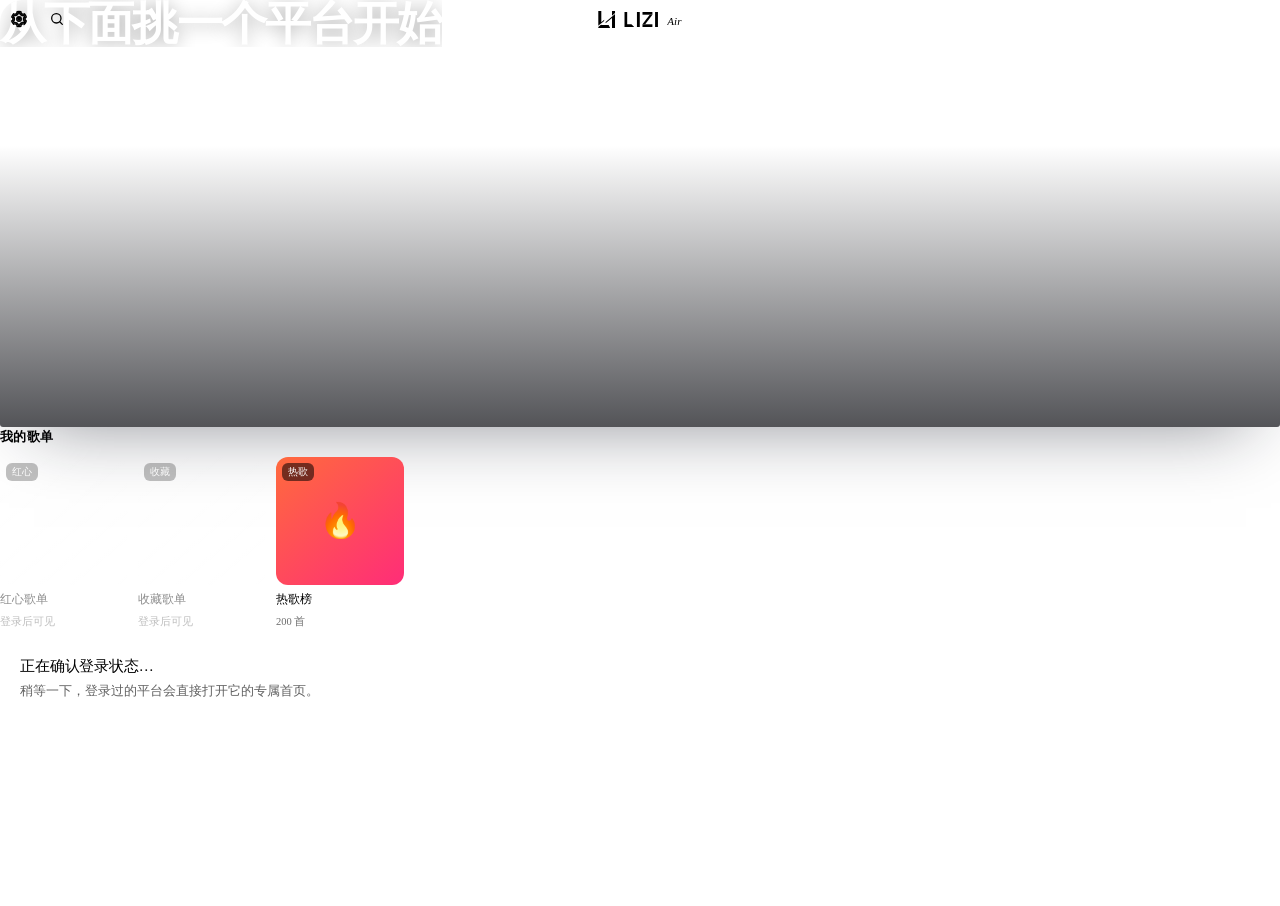
==== commit ad385eea: "feat(hall): 首页新增「我的歌单」横向直达区，更新 README - index.html：新增 hall-quick 区块（标题 / 备注 / 横向卡片行） - app.js：paintH" ====
--- a/public/index.html
+++ b/public/index.html
@@ -18,6 +18,15 @@
 })();
 </script>
 <title>LIZI</title>
+<!-- PWA / iOS：可安装 + 锁屏媒体信息（见 pwa.js / sw.js） -->
+<link rel="manifest" href="/manifest.webmanifest">
+<meta name="theme-color" content="#05060a">
+<meta name="mobile-web-app-capable" content="yes">
+<meta name="apple-mobile-web-app-capable" content="yes">
+<meta name="apple-mobile-web-app-status-bar-style" content="black-translucent">
+<meta name="apple-mobile-web-app-title" content="LIZI">
+<link rel="apple-touch-icon" href="/assets/icons/apple-touch-icon.png">
+<script src="/pwa.js" defer></script>
 <link rel="preconnect" href="https://fonts.googleapis.com">
 <link rel="preconnect" href="https://fonts.gstatic.com" crossorigin>
 <!-- Google Fonts 必须异步：这行以前是普通 stylesheet，字体站慢一点/连不上时，
@@ -220,6 +229,18 @@
                      面板收短；四个入口改成面板外、窗口内左侧留白里的竖排图标键
                      （歌曲 / 形态长廊 / 我的专辑 / 工具箱，音乐实验室并入工具箱）。
          2026-11-06：「本日推荐」区块和下滑的「推荐歌单」已删除，大厅不再做下滑页。 -->
+    <!-- 账号歌单直达：红心 / 收藏 / 自建 / 热歌榜。
+         由 app.js 的 paintHallQuick() 填充；未登录时只显示热歌榜。
+         2026-11-19 新增：以前要「先点平台方块 → 再切喜欢/收藏」才看得到，
+         现在首页直接露出，横向滑动，点一张即进歌单。 -->
+    <section class="hall-quick" id="hall-quick" hidden>
+      <div class="hall-quick__head">
+        <span class="hall-quick__title">我的歌单</span>
+        <span class="hall-quick__note" id="hall-quick-note"></span>
+      </div>
+      <div class="hall-quick__row" id="hall-quick-row"></div>
+    </section>
+
     <div class="hall-rail" id="hall-rail">
       <!-- 入口行：形态长廊 / 我的专辑 / 音乐实验室 / 工具箱，四张平级卡片排一行。
            2026-11-06 由「细线文字行」改成卡片：左上 SVG 图标砖、右上序号、底部名字 + 说明。
--- a/public/app.css
+++ b/public/app.css
@@ -0,0 +1,8652 @@
+/* Hallmark · macrostructure: Workbench (app shell) · tone: atmospheric
+ * pre-emit critique: P5 H5 E4 S5 R4 V4
+ *
+ * 玻璃表面样式来自 assets/liquid-glass.css；这里只写布局、排版、以及
+ * 顶栏/播放条这两个「自己写样式的玻璃」（bare 模式）。
+ *
+ * 布局关键点（修掉了旧版"列表滚不动"的 bug）：
+ *   所有纵向 flex/grid 容器都显式写 min-height: 0。
+ *   否则 flex 子项的自动最小尺寸 = 内容高度，容器会被内容顶大、
+ *   只能撑破父级而不是产生滚动条。
+ */
+
+*, *::before, *::after { box-sizing: border-box; }
+
+html, body {
+  height: 100%;
+  overflow: hidden;
+  overflow-x: clip;
+}
+html { background: transparent; }   /* 窗口透明：圆角外面露出桌面 */
+
+body {
+  margin: 0;
+  font-family: var(--font-body);
+  font-size: var(--text-md);
+  font-weight: var(--fw-body);
+  line-height: 1.6;
+  color: var(--ink);
+  /* 注意：这里**不能**写 background —— html 没背景时，body 的背景会"传播"到
+     画布、铺满整个视口并无视 border-radius（窗口四角就是白的）。
+     白底改由 body::before 那一层自己画，它才服从圆角。 */
+  background: transparent;
+  -webkit-font-smoothing: antialiased;
+  text-rendering: optimizeLegibility;
+  /* 窗口大圆角：transparent 窗口 + body 自己裁圆角。
+     transform 让 position:fixed 的子层也进 body 的裁剪范围。 */
+  border-radius: 22px;
+  transform: translateZ(0);
+  /* 应用界面不做文本选择：拖选会选中歌名/时间戳，还带一层蓝色高亮很出戏。
+     输入框单独放行（见下一条）。 */
+  -webkit-user-select: none;
+  user-select: none;
+}
+input, textarea { -webkit-user-select: text; user-select: text; }
+/* 圆角白底：单独一层，跟着 border-radius 裁 */
+body::before {
+  content: '';
+  position: fixed; inset: 0;
+  background: #fff;
+  border-radius: 22px;
+  z-index: -1;
+  pointer-events: none;
+}
+
+/* 背景装饰层：主大厅里不要（要纯白）。
+   播放页保留封面大图，那里白底会显得空。 */
+.backdrop, .scrim { display: none; }
+#cover-bg { display: none; }
+body:has(#view-now.is-active) #cover-bg { display: block; }
+
+button, input { font: inherit; color: inherit; }
+button { cursor: pointer; border: 0; background: none; padding: 0; }
+h1, h2, h3 { font-style: normal; }   /* 标题永不斜体 */
+img { display: block; }
+
+.ico { width: 1.05em; height: 1.05em; flex: none; fill: none; stroke: currentColor; stroke-width: 1.9; stroke-linecap: round; stroke-linejoin: round; }
+/* Remix Icon 是"实心路径"的画法：符号本身就带轮廓，所以要把 .ico 的描边关掉，
+   不然会变成"描边的描边"，一团糊。 */
+.ico--solid { fill: currentColor; stroke: none; }
+.defs { position: absolute; width: 0; height: 0; overflow: hidden; }
+.muted { color: var(--ink-3); }
+.hint { color: var(--ink-3); font-size: var(--text-sm); padding: var(--sp-5) var(--sp-3); text-align: center; margin: 0; }
+.time { font-family: var(--font-mono); font-size: var(--text-xs); color: var(--ink-3); font-variant-numeric: tabular-nums; flex: none; width: 38px; text-align: center; }
+code { font-family: var(--font-mono); font-size: 0.92em; background: oklch(21% 0.022 270 / 0.06); padding: 1px 5px; border-radius: 5px; }
+
+/* 统一的横向容器：所有区块共用同一条左右基线，这是"视觉对齐"的地基 */
+.shell {
+  max-width: var(--shell-max);
+  margin: 0 auto;
+  padding-inline: var(--gutter);
+}
+
+/* ==========================================================================
+   背景层
+   ========================================================================== */
+.backdrop { position: fixed; inset: 0; z-index: -3; overflow: hidden; background: linear-gradient(150deg, oklch(97% 0.012 264), oklch(96.5% 0.01 320) 55%, oklch(97% 0.012 190)); }
+.blob {
+  position: absolute; width: 52vw; height: 52vw; border-radius: 50%;
+  opacity: 0.85; will-change: transform; transform: translateZ(0);
+  background: radial-gradient(closest-side, var(--c) 0%, color-mix(in srgb, var(--c) 40%, transparent) 46%, transparent 73%);
+  transition: background var(--dur-slow) var(--ease-out);
+}
+.b1 { --c: var(--tone-a); top: -16vw; left: -10vw; animation: drift1 30s var(--ease-inout) infinite; }
+.b2 { --c: var(--tone-b); top: 8vh;  right: -14vw; animation: drift2 38s var(--ease-inout) infinite; }
+.b3 { --c: var(--tone-c); bottom: -20vw; left: 8vw; animation: drift1 46s var(--ease-inout) infinite reverse; }
+@keyframes drift1 { 0%,100% { transform: translate3d(0,0,0) scale(1); } 50% { transform: translate3d(7vw,5vh,0) scale(1.14); } }
+@keyframes drift2 { 0%,100% { transform: translate3d(0,0,0) scale(1.06); } 50% { transform: translate3d(-8vw,7vh,0) scale(0.92); } }
+
+/* 细网格：给玻璃一个"硬边界"背景，折射和色散才看得出来 */
+.grid {
+  position: absolute; inset: 0;
+  background-image:
+    linear-gradient(oklch(21% 0.022 270 / 0.05) 1px, transparent 1px),
+    linear-gradient(90deg, oklch(21% 0.022 270 / 0.05) 1px, transparent 1px);
+  background-size: 56px 56px;
+}
+
+/* 封面大图背景：播放时淡入，平时完全透明。
+   铺的是一张 64px 缩略图（见 app.js 的 applyArtwork）：放大铺满的过程本身就是
+   最平滑的模糊，不需要在大尺寸元素上挂 filter: blur(58px)。
+   后者不但贵（每帧都要重新光栅化整层），在移动端视口上还会因为分块光栅化
+   出现明显的横向接缝条带。这里只留一点点 blur 把放大的块状边缘抹平。 */
+/* 播放页背景：**由色条自己的颜色生成**（--bar-a / --bar-b）。
+   色条是什么色，背景就是什么色 —— 只是浓度不同：
+   色条是 50% 不透明度铺在白上，这里也是兑白到相近的浓度。
+   所以"色条拉起来铺满"这件事是**真的**，不是拿另一套配色去冒充。
+   （三个色调 --tone-a/b/c 仍然保留，但只用来给按钮/玻璃面板当主色，
+     不再参与背景 —— 它来自另一套聚类，混进来就会"变色调"。） */
+.cover-bg {
+  position: fixed; inset: 0; z-index: -2;
+  opacity: 0;
+  transition: opacity var(--dur-slow) var(--ease-out);
+  background:
+    radial-gradient(122% 96% at 16% 10%,
+      color-mix(in oklch, var(--bar-a, oklch(72% 0.16 264)) 56%, oklch(100% 0 0)) 0%, transparent 62%),
+    radial-gradient(112% 90% at 86% 26%,
+      color-mix(in oklch, var(--bar-b, oklch(76% 0.14 190)) 50%, oklch(100% 0 0)) 0%, transparent 64%),
+    linear-gradient(180deg, oklch(99.4% 0.003 270) 0%, oklch(95.5% 0.011 270) 100%);
+}
+.cover-bg.is-on { opacity: 1; }
+
+/* 蒙版：只压四边。
+   背景现在是浅色渐变，所以蒙版比原来轻得多 —— 原来的强度是按"深色封面大图"
+   配的，压在这个浅底上会把颜色全洗掉，渐变就白做了。
+   四边仍留一点白，保证顶栏和播放条上的文字对比度（这是可读性要求）。 */
+.scrim {
+  position: fixed; inset: 0; z-index: -1;
+  background:
+    linear-gradient(90deg,
+      oklch(100% 0 0 / 0.34) 0%,
+      oklch(100% 0 0 / 0.06) 24%,
+      oklch(100% 0 0 / 0) 52%,
+      oklch(100% 0 0 / 0.08) 78%,
+      oklch(100% 0 0 / 0.34) 100%),
+    linear-gradient(180deg,
+      oklch(100% 0 0 / 0.30) 0%,
+      oklch(100% 0 0 / 0) 24%,
+      oklch(100% 0 0 / 0) 74%,
+      oklch(100% 0 0 / 0.40) 100%);
+  opacity: 0;
+  transition: opacity var(--dur-slow) var(--ease-out);
+  pointer-events: none;
+}
+.scrim.is-on { opacity: 1; }
+
+/* ==========================================================================
+   顶栏：一条「折射条」
+   —— 不是玻璃卡片（无圆角、无底色、无描边），但带着液态玻璃的位移滤镜：
+      内容往上滚经过它时会被折射。栏内按钮全部是平面样式。
+   ========================================================================== */
+.topbar {
+  position: fixed; inset: 0 0 auto; z-index: 60;
+  height: var(--topbar-h);
+  /* 用 .lg-surface 拿到 JS 注入的 --lg-backdrop（位移 + 模糊 + 饱和），
+     再把玻璃卡片的外观全部抹掉，只留"折射"这一个能力。 */
+  --lg-radius: 0;
+  --lg-tint: transparent;
+  --lg-edge: transparent;
+  border-radius: 0;
+  border: 0;
+  background: transparent;
+  box-shadow: none;
+  transition: box-shadow .35s cubic-bezier(0.32, 0.72, 0, 1);
+}
+/* 滚起来之后：给一条极淡的分隔线 + 柔和投影，让玻璃"浮"在内容上方 */
+.topbar.is-stuck {
+  border-bottom: 1px solid oklch(21% 0.022 270 / 0.05);
+  box-shadow: 0 14px 30px -20px oklch(18% 0.012 270 / 0.6);
+}
+
+.topbar__inner {
+  position: relative;
+  height: 100%;
+  display: flex; align-items: center; justify-content: space-between;
+  gap: var(--sp-4);
+  padding-inline: var(--gutter);
+}
+
+/* 搜索：收在设置右边，收起时只是一个 38px 圆钮；
+   悬停 / 聚焦时往右展开成输入框（容器溢出裁切，输入框随宽度自然露出） */
+.topbar__left { display: flex; align-items: center; gap: var(--sp-2); }
+.search {
+  position: relative;
+  width: 38px; height: 38px;
+  display: flex; align-items: center; justify-content: center;
+  gap: 0; padding-inline: 0;
+  border-radius: var(--r-full);
+  background: transparent;
+  overflow: hidden;
+  transition: width .3s cubic-bezier(0.32, 0.72, 0, 1),
+              padding .3s cubic-bezier(0.32, 0.72, 0, 1),
+              gap .3s cubic-bezier(0.32, 0.72, 0, 1),
+              background var(--dur-fast) var(--ease-out);
+}
+.search:hover, .search:focus-within { width: 232px; padding-inline: var(--sp-3); gap: var(--sp-2); }
+.search:hover { background: oklch(21% 0.022 270 / 0.075); }
+.search:focus-within { background: oklch(21% 0.022 270 / 0.09); }
+.search .ico { color: var(--ink-2); width: 16px; height: 16px; flex: none;
+  transition: color var(--dur-fast) var(--ease-out); }
+.search:hover .ico, .search:focus-within .ico { color: var(--ink); }
+.search input {
+  flex: 0 1 0; width: 0; min-width: 0; padding: 0; margin: 0;
+  border: 0; outline: 0; background: none;
+  font-size: var(--text-md); text-overflow: ellipsis; opacity: 0;
+  transition: opacity .16s var(--ease-out);
+}
+.search:hover input, .search:focus-within input { flex: 1 1 0; opacity: 1; }
+.search input::placeholder { color: var(--ink-3); }
+.search input::-webkit-search-cancel-button { -webkit-appearance: none; }
+
+/* 正中品牌锁形：LI 标记 + LIZI + Air。
+   下滑到液态玻璃显形（.is-stuck）时：Air 先消失，LIZI 收缩进 LI 标记。 */
+.brand {
+  position: absolute; left: 50%; top: 50%;
+  transform: translate(-50%, -50%);
+  display: flex; align-items: center; gap: 9px;
+  height: 40px; padding-inline: 6px;
+  color: var(--ink); text-decoration: none;
+  -webkit-app-region: no-drag;
+}
+.brand__mark {
+  width: 17px; height: 17px; flex: none; display: block;
+  transition: transform .5s cubic-bezier(0.32, 0.72, 0, 1);
+}
+.brand__word {
+  display: inline-flex; align-items: center; overflow: hidden;
+  max-width: 60px;
+  transition: max-width .42s cubic-bezier(0.32, 0.72, 0, 1),
+              opacity .26s var(--ease-out),
+              transform .42s cubic-bezier(0.32, 0.72, 0, 1);
+  transform-origin: left center;
+}
+.brand__word svg { width: 34px; height: 15px; display: block; }
+.brand__air {
+  font-family: Fraunces, Georgia, "Times New Roman", serif;
+  font-style: italic; font-weight: 500;
+  font-size: 11px; line-height: 1; letter-spacing: .02em;
+  color: var(--ink-2);
+  transform: translateY(2px);
+  max-width: 34px; overflow: hidden; white-space: nowrap;
+  transition: max-width .42s cubic-bezier(0.32, 0.72, 0, 1),
+              opacity .22s var(--ease-out),
+              transform .42s cubic-bezier(0.32, 0.72, 0, 1);
+}
+.topbar.is-stuck .brand__air { max-width: 0; opacity: 0; transform: translateY(2px) translateX(-8px); }
+.topbar.is-stuck .brand__word { max-width: 0; opacity: 0; transform: translateX(-12px) scale(.55); }
+.topbar.is-stuck .brand__mark { transform: scale(1.1); }
+
+/* 下滑后：玻璃下沿一条柔和暗部（压暗 + 渐隐，不是模糊内容），
+   和投影一起把玻璃"托"起来，边缘不再是一条硬线 */
+.topbar::after {
+  content: ""; position: absolute; left: 0; right: 0; top: 100%;
+  height: 28px; pointer-events: none; opacity: 0;
+  transition: opacity .4s cubic-bezier(0.32, 0.72, 0, 1);
+  background: linear-gradient(to bottom,
+    oklch(18% 0.012 270 / 0.11) 0%,
+    oklch(18% 0.012 270 / 0.055) 42%,
+    transparent 100%);
+}
+.topbar.is-stuck::after { opacity: 1; }
+
+/* 顶栏里的平面按钮：没有任何玻璃 */
+.tbtn {
+  display: inline-flex; align-items: center; justify-content: center; gap: var(--sp-2);
+  height: 38px; padding-inline: var(--sp-4);
+  border: 0; border-radius: var(--r-full);
+  background: transparent;
+  color: var(--ink-2);
+  font-family: var(--font-body); font-size: var(--text-md); font-weight: var(--fw-med);
+  cursor: pointer; white-space: nowrap;
+  transition: background var(--dur-fast) var(--ease-out), color var(--dur-fast) var(--ease-out);
+}
+.tbtn:hover { background: oklch(21% 0.022 270 / 0.06); color: var(--ink); }
+.tbtn--icon { width: 38px; padding: 0; }
+.tbtn--icon .ico { width: 18px; height: 18px; }
+/* ==========================================================================
+   设置（整页视图 #view-settings）
+   --------------------------------------------------------------------------
+   以前这里是顶栏下面的 268px 液态玻璃下拉面板（.settings / .settings__*），
+   用户要求改成独立页面 —— 面板那套规则连同玻璃挂载一起删了。
+   现在的语言：纯白纸面 + 1px 细线 + 小字大写字距的分区标题 + 右对齐的值。
+   没有卡片盒子、没有阴影、没有圆角块；宽 880px 居中，两侧留 gutter。
+   视图约定同 hall / browse / audio：top:0 + 自己留出顶栏高度 + 纯白底，
+   内容往上滚时从玻璃顶栏下面经过（app.js 里已接 bindTopbarScroll）。
+   ⚠️ 容器那条 .view--settings 必须写在 .view 基类**之后**（和 .view--lab 挨着，
+      见下面「音乐实验室」上面那块），否则被 .view 的 top/overflow 覆盖。
+   ========================================================================== */
+/* 2026-11-08：用户要求设置页的玫红 UI 全部改成黑色。
+   tokens.css 的 --accent 是网易云玫红，不能动全局；只在设置视图里重定义，
+   开关 / 分段按钮 / 滑杆 / focus ring / 外观编辑器选中态就都跟着变黑。 */
+#view-settings {
+  --accent: #17171a;
+  --accent-ink: #17171a;
+}
+/* 主按钮在设置页里也落成纯黑，保留原来那条暖色渐变会露出橙红 */
+#view-settings .btn--primary {
+  background: #17171a !important;
+  --lg-edge: rgb(255 255 255 / .32);
+}
+
+.setpage {
+  width: 100%;
+  max-width: 880px;
+  margin: 0 auto;
+  padding: 0 var(--gutter) var(--sp-9);
+  color: var(--ink);
+}
+
+/* ---------- 页头 ---------- */
+.setpage__head { padding-bottom: var(--sp-5); }
+.setpage__title {
+  margin: 0;
+  font-size: clamp(22px, 2.2vw, 30px);
+  font-weight: var(--fw-semi);
+  letter-spacing: -.035em;
+  line-height: 1.1;
+}
+.setpage__sub { margin: 7px 0 0; font-size: var(--text-sm); color: var(--ink-3); }
+
+/* ---------- 分区：标题在上，下面一组行 ---------- */
+.setpage__sec {
+  border-top: 1px solid var(--rule);
+  padding: var(--sp-4) 0 var(--sp-5);
+}
+.setpage__h {
+  margin: 0 0 var(--sp-1);
+  font-size: var(--text-2xs);
+  font-weight: var(--fw-semi);
+  letter-spacing: .16em;
+  text-transform: uppercase;
+  color: var(--ink-3);
+}
+
+/* ---------- 行：左标签 …… 右值，行与行之间只有一条 1px 细线 ---------- */
+.setpage__row {
+  display: flex;
+  align-items: center;
+  gap: var(--sp-3);
+  width: 100%;
+  min-height: 52px;
+  padding: 0;
+  border: 0;
+  border-bottom: 1px solid var(--rule);
+  background: transparent;
+  text-align: left;
+  font: inherit;
+  font-size: 17px;
+  color: var(--ink);
+}
+/* 第一版隐藏开场引导入口：.setpage__row 自己写了 display:flex，
+   不加这条 [hidden] 压不住 UA 规则。 */
+.setpage__row[hidden] { display: none; }
+button.setpage__row { cursor: pointer; }
+button.setpage__row:hover .setpage__val { color: var(--ink-2); }
+button.setpage__row:hover .setpage__caret { color: var(--ink); transform: translateX(2px); }
+.setpage__label { flex: none; }
+.setpage__val {
+  margin-left: auto;
+  color: var(--ink-3);
+  font-size: 15px;
+  text-align: right;
+  font-variant-numeric: tabular-nums;
+}
+/* 「待开放」这种行内小注：跟在标签后面（左对齐），右值仍然贴右 */
+.setpage__hint {
+  color: var(--ink-3);
+  font-size: 13px;
+  letter-spacing: .01em;
+  opacity: .72;
+}
+.setpage__hint + .setpage__val { margin-left: auto; }
+.setpage__caret {
+  flex: none;
+  width: 14px; height: 14px;
+  color: var(--ink-3);
+  transition: color var(--dur-fast) var(--ease-out), transform .16s var(--ease-out);
+}
+.setpage__note {
+  margin: var(--sp-3) 0 0;
+  font-size: 14px;
+  line-height: 1.6;
+  color: var(--ink-3);
+  opacity: .9;
+}
+
+/* 设置页里的滑杆（每日推荐跑马带速度）：标签左、滑杆吃满中间、右值收窄 */
+.setpage__row--range { gap: var(--sp-3); }
+.setpage__range {
+  flex: 1 1 auto;
+  min-width: 90px;
+  max-width: 280px;
+  margin-left: auto;
+  accent-color: var(--ink);
+  cursor: pointer;
+}
+.setpage__row--range .setpage__val { margin-left: 0; min-width: 2.4em; }
+
+/* ---------- 账号头像 ---------- */
+.setpage__avatar {
+  flex: none;
+  width: 44px; height: 44px;
+  border-radius: 50%;
+  object-fit: cover;
+  border: 1px solid var(--rule);
+}
+.setpage__avatar[hidden] { display: none; }
+.setpage__avatar--ph {
+  display: grid; place-items: center;
+  background: #fff;
+  color: var(--ink-3);
+}
+.setpage__avatar--ph .ico { width: 20px; height: 20px; }
+/* 网易云那行下方的两种备选登录方式：登录后由 paintAccount 整块收起
+   （.setpage__links 自己写了 display:flex，不加这条 [hidden] 压不住 UA 规则） */
+.setpage__links[hidden] { display: none; }
+.setpage__links-cap { font-size: 13px; color: var(--ink-3); opacity: .55; }
+
+/* ---------- 音源行：标签 · 限制说明 · 状态 · 登录/退出 ---------- */
+/* 880px 下一行放得下；窄窗口让它自然折行，限制说明不许被藏起来
+   （试听 / 会员 / 地区 / 仅元数据，一条都不能少）。 */
+.setpage__row--src {
+  min-height: 0;
+  padding-block: 13px;
+  flex-wrap: wrap;
+  row-gap: 3px;
+}
+.src-limit {
+  flex: 1 1 auto;
+  min-width: 0;
+  font-size: 13px;
+  line-height: 1.45;
+  color: var(--ink-3);
+  letter-spacing: -.005em;
+  opacity: .9;
+}
+
+/* 文字按钮（登录 / 退出）：只有一条下划线，没有盒子 */
+.setpage__act {
+  flex: none;
+  padding: 0 0 1px;
+  border: 0;
+  border-bottom: 1px solid oklch(21% 0.022 270 / 0.22);
+  background: transparent;
+  cursor: pointer;
+  font-size: 14px;
+  font-weight: var(--fw-med);
+  color: var(--ink-3);
+  font-variant-numeric: tabular-nums;
+  transition: color var(--dur-fast) var(--ease-out), border-color var(--dur-fast) var(--ease-out);
+}
+.setpage__act:hover { color: var(--ink); border-color: var(--ink); }
+.setpage__act[hidden] { display: none; }
+
+/* ---------- 平台账号：网易云那行带头像，行下挂两个备用登录入口 ----------
+   七家同一级。只有网易云多一个头像和一行登录态说明，label-group 吃掉剩余宽度，
+   把昵称和登录/退出推到右边；其余六家还是「标签 · 限制 · 状态 · 按钮」。 */
+.setpage__row--src .setpage__label-group { flex: 1 1 auto; }
+.setpage__src-avatar {
+  position: relative;
+  flex: none;
+  width: 34px;
+  height: 34px;
+}
+/* 平台行左侧的品牌色块：颜色由 app.js 的 paintAccount 从 PLAT_BG 写进 --src-chip，
+   CSS 只负责 30×30 圆角块，不再抄一套品牌 hex。 */
+.setpage__row--src { --src-chip: transparent; }
+.setpage__src-chip {
+  flex: none;
+  width: 30px;
+  height: 30px;
+  border-radius: 8px;
+  background: var(--src-chip, var(--rule));
+  box-shadow: inset 0 0 0 1px oklch(0% 0 0 / .08);
+}
+/* 用 .setcard 前缀压过下面 .setcard .setpage__avatar 的 56px */
+.setcard .setpage__src-avatar .setpage__avatar {
+  position: absolute;
+  inset: 0;
+  width: 34px;
+  height: 34px;
+  border-radius: 50%;
+  object-fit: cover;
+}
+/* :not([hidden]) —— paintAccount 靠 hidden 属性在「头像 / 占位」之间切，
+   这里不能再无条件 display:grid 把 hidden 压掉 */
+.setcard .setpage__src-avatar .setpage__avatar--ph:not([hidden]) { display: grid; place-items: center; }
+.setcard .setpage__src-avatar .setpage__avatar--ph .ico { width: 16px; height: 16px; }
+
+/* 备用登录入口：缩进对齐到标签列，看着像网易云那行的附注，不像第八个平台 */
+.setpage__links {
+  display: flex;
+  align-items: center;
+  gap: var(--sp-5);
+  /* 缩进对齐到标签列：品牌色块 + 网易云头像 + 两个列间距 */
+  margin-left: calc(30px + 34px + var(--sp-3) + var(--sp-3));
+  padding: 0 0 var(--sp-3);
+}
+.setpage__link {
+  padding: 0 0 1px;
+  border: 0;
+  border-bottom: 1px solid oklch(21% 0.022 270 / 0.14);
+  background: transparent;
+  cursor: pointer;
+  font: inherit;
+  font-size: 13px;
+  letter-spacing: -.005em;
+  color: var(--ink-3);
+  transition: color var(--dur-fast) var(--ease-out), border-color var(--dur-fast) var(--ease-out);
+}
+.setpage__link:hover { color: var(--ink); border-color: var(--ink); }
+
+/* ---------- 大厅背景效果（六选一 + 两个自定义色） ----------
+   缩略图只是 CSS 渐变示意，不是真的渲染效果 —— 真效果要在铺色态里看，
+   这里给的是「哪一张长什么样」的颜色印象。 */
+.setpage__row--stack {
+  min-height: 0;
+  padding-block: 16px 10px;
+  border-bottom: 0;
+}
+.bgfx {
+  display: grid;
+  grid-template-columns: repeat(6, minmax(0, 1fr));
+  gap: 8px;
+  padding-bottom: var(--sp-4);
+}
+.bgfx__card {
+  display: grid;
+  gap: 0;
+  padding: 0;
+  border: 1px solid var(--rule);
+  border-radius: 10px;
+  background: transparent;
+  cursor: pointer;
+  overflow: hidden;
+  transition: border-color var(--dur-fast) var(--ease-out), transform var(--dur-fast) var(--ease-out);
+}
+.bgfx__card:hover { border-color: var(--ink-3); transform: translateY(-1px); }
+.bgfx__card.is-on { border-color: var(--ink); }
+.bgfx__art {
+  display: block;
+  aspect-ratio: 16 / 9;
+  background: #111114;
+}
+.bgfx__art--grainient { background-image: linear-gradient(115deg, #170406 0%, #8e1a1f 55%, #ffb39b 100%); }
+.bgfx__art--line-waves {
+  background-image: repeating-linear-gradient(100deg, #170406 0 5px, #b3242b 5px 6px);
+}
+.bgfx__art--plasma-wave {
+  background-image: radial-gradient(120% 95% at 22% 18%, #ffb39b 0%, #b3242b 38%, #170406 78%);
+}
+.bgfx__art--gradient-blinds {
+  background-image: repeating-linear-gradient(90deg, #170406 0 7px, #4d0b10 7px 9px, #8e1a1f 9px 15px);
+}
+.bgfx__art--beams {
+  background-image: linear-gradient(128deg, #170406 34%, #8e1a1f 48%, #ffb39b 56%, #8e1a1f 64%, #170406 78%);
+}
+.bgfx__art--dither {
+  background-image: conic-gradient(#170406 25%, #8e1a1f 0 50%, #170406 0 75%, #ffb39b 0);
+  background-size: 8px 8px;
+}
+.bgfx__name {
+  padding: 7px 0 8px;
+  font-size: 12.5px;
+  text-align: center;
+  color: var(--ink-3);
+  letter-spacing: -.01em;
+}
+.bgfx__card.is-on .bgfx__name { color: var(--ink); font-weight: var(--fw-med); }
+.bgfx__colors {
+  display: flex;
+  align-items: center;
+  gap: var(--sp-4);
+  flex-wrap: wrap;
+  padding-bottom: var(--sp-4);
+}
+.bgfx__color {
+  display: inline-flex;
+  align-items: center;
+  gap: 7px;
+  font-size: 13px;
+  color: var(--ink-3);
+  cursor: pointer;
+}
+.bgfx__swatch {
+  width: 26px;
+  height: 26px;
+  padding: 0;
+  border: 1px solid var(--rule);
+  border-radius: 6px;
+  background: transparent;
+  cursor: pointer;
+  -webkit-appearance: none;
+  appearance: none;
+}
+.bgfx__swatch::-webkit-color-swatch-wrapper { padding: 2px; }
+.bgfx__swatch::-webkit-color-swatch { border: 0; border-radius: 4px; }
+.bgfx__state { margin-left: auto; font-size: 13px; color: var(--ink-3); }
+@media (max-width: 760px) {
+  .bgfx { grid-template-columns: repeat(3, minmax(0, 1fr)); }
+  .bgfx__state { margin-left: 0; }
+}
+
+/* ---------- 主页背景面板（#row-mebg 展开的那块）----------
+   和大厅卡上的 .me__banner 是同一份数据（localStorage['lizi.hall.me.bg']），
+   这里只负责「选来源」：字段名 10.5px 灰、输入框只有一条下划线、动作是文字按钮。 */
+button.setpage__row[aria-expanded="true"] .setpage__caret { transform: rotate(90deg); }
+button.setpage__row[aria-expanded="true"]:hover .setpage__caret { transform: rotate(90deg); }
+.setpage__panel {
+  display: grid;
+  gap: var(--sp-3);
+  padding: var(--sp-4) 0 var(--sp-5);
+  border-bottom: 1px solid var(--rule);
+}
+.setpage__panel[hidden] { display: none; }
+.mebg__field { display: grid; gap: 6px; }
+.mebg__cap {
+  font-size: 12px;
+  letter-spacing: .03em;
+  color: var(--ink-3);
+  opacity: .82;
+}
+.mebg__url {
+  width: 100%;
+  padding: 7px 0;
+  border: 0;
+  border-bottom: 1px solid var(--rule);
+  background: transparent;
+  font: inherit;
+  font-size: 15px;
+  color: var(--ink);
+  outline: none;
+}
+.mebg__url:focus { border-bottom-color: var(--ink); }
+.mebg__url::placeholder { color: var(--ink-3); opacity: .55; }
+.mebg__acts { display: flex; align-items: center; gap: var(--sp-6); flex-wrap: wrap; }
+.mebg__file { cursor: pointer; }
+.mebg__state {
+  margin: 0;
+  font-size: 13px;
+  line-height: 1.5;
+  color: var(--ink-2);
+}
+.mebg__state[hidden] { display: none; }
+/* 固定文案：设置页正文同步放大，行高放宽一点 */
+.mebg__note {
+  margin: 2px 0 0;
+  font-size: 12.5px;
+  line-height: 1.65;
+  color: var(--ink-3);
+  letter-spacing: .005em;
+  opacity: .85;
+}
+.mebg__note code {
+  font: inherit;
+  padding: 0 3px;
+  border-radius: 2px;
+  background: oklch(21% 0.022 270 / 0.06);
+  color: var(--ink-2);
+}
+
+@media (max-width: 720px) {
+  /* 窄窗口：限制说明整行掉到第二行，别把名字挤成一列竖排 */
+  .src-limit { flex: 1 0 100%; order: 4; }
+}
+
+.qq-qr {
+  display: grid; justify-items: start; gap: var(--sp-2);
+  /* 现在挂在整页里（不再是 268px 面板），左右不再缩进，只留上下呼吸 */
+  padding: var(--sp-3) 0 var(--sp-4);
+}
+.qq-qr[hidden] { display: none; }
+.qq-qr__box {
+  width: 168px; height: 168px;
+  display: grid; place-items: center;
+  background: #fff;
+  border: 1px solid oklch(21% 0.022 270 / 0.14);
+}
+/* 二维码是 150px 的 PNG，放大到 160 会糊一点点 —— 用 pixelated 保住方块边缘 */
+.qq-qr__box img { display: block; width: 160px; height: 160px; image-rendering: pixelated; }
+.qq-qr__box span { font-size: 11.5px; color: var(--ink-3); text-align: center; padding: 0 var(--sp-2); }
+.qq-qr__status { margin: 0; font-size: 11.5px; color: var(--ink-2); }
+.qq-qr__status.is-ok { color: var(--ink); font-weight: var(--fw-med); }
+.qq-qr__status.is-error { color: oklch(52% 0.19 25); }
+.qq-qr__ch { display: flex; gap: var(--sp-3); }
+.qq-qr__ch button {
+  padding: 0 0 2px; border: 0; border-bottom: 1px solid transparent;
+  background: transparent; cursor: pointer;
+  font-size: 11px; color: var(--ink-3);
+  transition: color var(--dur-fast) var(--ease-out), border-color var(--dur-fast) var(--ease-out);
+}
+.qq-qr__ch button:hover { color: var(--ink-2); }
+.qq-qr__ch button.is-on { color: var(--ink); border-color: var(--ink); }
+.qq-qr__note { margin: 0; font-size: 10.5px; line-height: 1.5; color: var(--ink-3); }
+
+/* 画质分段器（形态渲染分辨率） */
+.qseg {
+  margin-left: auto;
+  display: flex; gap: 2px; padding: 2px;
+  border-radius: var(--r-md);
+  background: oklch(21% 0.022 270 / 0.06);
+}
+.qseg button {
+  height: 24px; padding: 0 9px;
+  border-radius: 7px;
+  font-size: 11px; font-weight: var(--fw-med);
+  font-variant-numeric: tabular-nums;
+  color: var(--ink-3);
+  transition: background var(--dur-fast) var(--ease-out), color var(--dur-fast) var(--ease-out);
+}
+.qseg button:hover { color: var(--ink-2); }
+.qseg button.is-on {
+  background: oklch(100% 0 0);
+  color: var(--ink);
+  box-shadow: 0 1px 3px oklch(21% 0.02 270 / 0.16), inset 0 0 0 1px oklch(21% 0.02 270 / 0.06);
+}
+
+/* ---- 形态下拉（原来那个整屏画廊改成内联菜单） ---- */
+.stage-menu {
+  margin: 2px var(--sp-2) var(--sp-2);
+  max-height: 264px; overflow-y: auto;
+  border-radius: var(--r-md);
+  background: oklch(97.5% 0.006 270);
+  border: 1px solid var(--glass-edge);
+  box-shadow: inset 0 1px 3px oklch(21% 0.022 270 / 0.1);
+}
+.stage-menu[hidden] { display: none; }
+.stage-menu__list { padding: 4px; display: grid; gap: 1px; }
+.stage-item {
+  display: flex; align-items: baseline; gap: 8px;
+  width: 100%; padding: 6px 8px; border: 0; border-radius: 8px;
+  background: transparent; cursor: pointer; text-align: left;
+  font-size: var(--text-sm); color: var(--ink-2);
+  transition: background var(--dur-fast) var(--ease-out), color var(--dur-fast) var(--ease-out);
+}
+.stage-item:hover { background: oklch(21% 0.022 270 / 0.06); color: var(--ink); }
+.stage-item.is-on { background: oklch(21% 0.022 270 / 0.1); color: var(--ink); font-weight: var(--fw-med); }
+.stage-item__id { flex: none; width: 26px; font-family: var(--font-mono); font-size: 10.5px; color: var(--ink-3); }
+.stage-item__name { flex: 1 1 auto; overflow: hidden; text-overflow: ellipsis; white-space: nowrap; }
+
+/* 播放页抽屉里的形态下拉：通栏 3 列网格，暗场配色（JS 会往里灌 .stage-item）。
+   不再是挂在「进入形态」左边的一条缩进竖线 —— 它是三块磁贴下方的一整块面板。 */
+.drawer__sub {
+  display: flex;
+  flex-direction: column;
+  gap: 8px;
+  max-height: min(44vh, 360px);
+  overflow-x: hidden;
+  overflow-y: auto;
+  overscroll-behavior: contain;
+  margin: 4px 0 0; padding: 8px;
+  border: 1px solid oklch(100% 0 0 / 0.08);
+  border-radius: 16px;
+  background: oklch(0% 0 0 / 0.22);
+}
+.drawer__sub[hidden] { display: none; }
+
+/* 搜索框：前端过滤（按名字 textContent），不碰 PICK_STAGES */
+.dstages__search {
+  position: sticky; top: 0; z-index: 3;
+  display: flex; align-items: center; gap: 7px;
+  height: 34px; padding: 0 10px;
+  border-radius: 9px;
+  border: 1px solid oklch(100% 0 0 / 0.1);
+  background: oklch(15% 0.018 272 / 0.94);
+  color: oklch(100% 0 0 / 0.5);
+}
+.dstages__search .ico { width: 14px; height: 14px; flex: none; }
+.dstages__search input {
+  flex: 1 1 auto; min-width: 0;
+  height: 100%; padding: 0; border: 0; background: none;
+  font: inherit; font-size: 12.5px; color: oklch(100% 0 0 / 0.9);
+  outline: none;
+  -webkit-appearance: none; appearance: none;
+}
+.dstages__search input::placeholder { color: oklch(100% 0 0 / 0.38); }
+.dstages__search input::-webkit-search-cancel-button { -webkit-appearance: none; }
+
+/* 缩略图网格：3 列，统一 16:10（预览图多数 16:9，cover 只裁掉两侧一点） */
+.dstages__grid {
+  display: grid;
+  grid-template-columns: repeat(3, minmax(0, 1fr));
+  gap: 8px;
+}
+.dstages__grid[hidden] { display: none; }
+
+/* 2026-11-08：抽屉「进入形态」改成纯文字列表（app.js 输出 --text 变体）。
+   和形态下拉同款 30px 行，两列、只留 1px 分隔线；暗场里沿用 .stage-item 的墨白配色。
+   #drawer-stage-list 前缀是为了压过下面那条 display:block / padding:0 的强覆盖。 */
+.dstages__grid--text {
+  display: grid;
+  grid-template-columns: 1fr 1fr;
+  gap: 0 10px;
+  padding: 6px 10px 10px;
+}
+#drawer-stage-list .dstages__grid--text .stage-item {
+  display: flex;
+  align-items: center;
+  justify-content: flex-start;
+  gap: 8px;
+  width: 100%;
+  min-width: 0;
+  height: 30px;
+  padding: 0 8px;
+  border: 0;
+  border-radius: 0;
+  border-bottom: 1px solid rgb(255 255 255 / .07);
+  background: none;
+  color: rgb(255 255 255 / .68);
+  font-size: 12px;
+  text-align: left;
+  cursor: pointer;
+}
+#drawer-stage-list .dstages__grid--text .stage-item:hover {
+  background: rgb(255 255 255 / .05);
+  color: rgb(255 255 255 / .92);
+}
+/* 当前形态：淡白底 + 左侧 2px 白条，不用实心块 */
+#drawer-stage-list .dstages__grid--text .stage-item.is-on {
+  background: rgb(255 255 255 / .1);
+  color: #fff;
+  box-shadow: inset 2px 0 0 #fff;
+}
+/* 文字列表里的 focus ring 也走单色，别在暗场里冒一圈品牌色 */
+#drawer-stage-list .dstages__grid--text .stage-item:focus-visible {
+  outline: 1px solid rgb(255 255 255 / .5);
+  outline-offset: -1px;
+}
+#drawer-stage-list .dstages__grid--text .stage-item__id {
+  flex: none;
+  width: 26px;
+  font-family: var(--font-mono, monospace);
+  font-size: 9.5px;
+  letter-spacing: .04em;
+  color: rgb(255 255 255 / .38);
+}
+#drawer-stage-list .dstages__grid--text .stage-item__name {
+  flex: 1 1 auto;
+  min-width: 0;
+  white-space: nowrap;
+  overflow: hidden;
+  text-overflow: ellipsis;
+}
+.dstages__empty {
+  margin: 14px 0 6px;
+  text-align: center;
+  font-size: 12px;
+  color: oklch(100% 0 0 / 0.5);
+}
+.dstages__empty[hidden] { display: none; }
+
+#drawer-stage-list .stage-item {
+  display: block;
+  width: 100%; min-width: 0;
+  padding: 0; border: 0; border-radius: 11px;
+  background: none;
+  color: inherit;
+  text-align: left;
+  cursor: pointer;
+  -webkit-tap-highlight-color: transparent;
+}
+#drawer-stage-list .stage-item[hidden] { display: none; }
+.dst__art {
+  position: relative;
+  display: block;
+  aspect-ratio: 16 / 10;
+  border-radius: 11px;
+  overflow: hidden;
+  background: oklch(12% 0.012 272);
+  box-shadow: inset 0 0 0 1px oklch(100% 0 0 / 0.1);
+  transition: box-shadow 160ms var(--ease-out);
+}
+.dst__art img {
+  width: 100%; height: 100%;
+  display: block;
+  object-fit: cover;
+  transition: transform 220ms var(--ease-out), opacity 220ms var(--ease-out);
+}
+#drawer-stage-list .stage-item:hover .dst__art img { transform: scale(1.045); }
+.dst__scrim {
+  position: absolute; left: 0; right: 0; bottom: 0;
+  height: 52%;
+  background: linear-gradient(180deg, transparent 0%, oklch(0% 0 0 / 0.78) 100%);
+  pointer-events: none;
+}
+.dst__name {
+  position: absolute; left: 7px; right: 7px; bottom: 5px;
+  font-size: 11.5px; font-weight: 500; line-height: 1.25;
+  letter-spacing: .01em;
+  color: oklch(100% 0 0 / 0.95);
+  white-space: nowrap; overflow: hidden; text-overflow: ellipsis;
+  pointer-events: none;
+}
+/* 当前项：只加一圈强调色 + 右上角一个小勾，不用白色实心块 */
+.dst__check {
+  position: absolute; top: 6px; right: 6px;
+  width: 16px; height: 16px;
+  display: none; place-items: center;
+  border-radius: 50%;
+  background: var(--accent, oklch(100% 0 0));
+  color: oklch(18% 0.02 272);
+  box-shadow: 0 2px 6px oklch(0% 0 0 / 0.35);
+}
+.dst__check svg { width: 10px; height: 10px; }
+#drawer-stage-list .stage-item.is-on .dst__art {
+  box-shadow: inset 0 0 0 2px var(--accent, oklch(100% 0 0));
+}
+#drawer-stage-list .stage-item.is-on .dst__check { display: grid; }
+#drawer-stage-list .stage-item:focus-visible { outline: 2px solid var(--accent); outline-offset: 2px; }
+
+/* 没有预览图的形态：退回文字磁贴（不出现碎图） */
+.dst__art--text {
+  display: flex; align-items: center; justify-content: center;
+  padding: 10px;
+  background: linear-gradient(150deg,
+    oklch(100% 0 0 / 0.1),
+    oklch(100% 0 0 / 0.035));
+  box-shadow: inset 0 0 0 1px oklch(100% 0 0 / 0.12);
+}
+.dst__art--text .dst__name {
+  position: static;
+  left: auto; right: auto; bottom: auto;
+  font-size: 12px; line-height: 1.35;
+  text-align: center;
+  white-space: normal;
+  color: oklch(100% 0 0 / 0.85);
+}
+.dst__art--text .dst__check { display: none; }
+#drawer-stage-list .stage-item.is-on .dst__art--text .dst__check { display: grid; }
+
+/* 播放页抽屉里的 DIY 滑杆：暗场配色 */
+#drawer .diy {
+  padding: 16px 16px 14px;
+  border-radius: 14px;
+  background: oklch(100% 0 0 / 0.045);
+  border: 1px solid oklch(100% 0 0 / 0.075);
+}
+#drawer .diy__head {
+  margin: 0 0 8px;
+  color: oklch(100% 0 0 / 0.84);
+  font-size: 13px;
+  align-items: center;
+}
+#drawer .diy__val {
+  font-family: var(--font-mono);
+  color: oklch(100% 0 0 / 0.5);
+  font-size: 12px;
+}
+#drawer .sl { height: 28px; }   /* 触控高度不小于 28px，轨道本身仍保持 8px */
+#drawer .sl::-webkit-slider-runnable-track {
+  background: linear-gradient(180deg, oklch(100% 0 0 / 0.12), oklch(100% 0 0 / 0.22));
+  box-shadow: inset 0 2px 5px oklch(0% 0 0 / 0.5), inset 0 -1px 0 oklch(100% 0 0 / 0.14);
+}
+#drawer .sl::-webkit-slider-thumb {
+  background: radial-gradient(circle at 34% 28%, oklch(100% 0 0), oklch(94% 0.004 270) 52%, oklch(84% 0.008 270));
+  box-shadow: 0 1px 1px oklch(0% 0 0 / 0.5), 0 4px 10px oklch(0% 0 0 / 0.45),
+              inset 0 1px 0 oklch(100% 0 0 / 0.95), inset 0 -2px 4px oklch(70% 0.008 270 / 0.5);
+}
+
+/* ---- 点击反馈：按钮按下统一缩一下 ---- */
+.tbtn { transition: background var(--dur-fast) var(--ease-out), color var(--dur-fast) var(--ease-out), transform .16s cubic-bezier(.32,.72,0,1); }
+.tbtn:active { transform: scale(0.93); }
+.win-controls button { transition: background var(--dur-fast) var(--ease-out), color var(--dur-fast) var(--ease-out), transform .16s cubic-bezier(.32,.72,0,1); }
+.win-controls button:active { transform: scale(0.9); }
+.stage-item { transition: background var(--dur-fast) var(--ease-out), color var(--dur-fast) var(--ease-out), transform .16s cubic-bezier(.32,.72,0,1); }
+.stage-item:active { transform: scale(0.985); }
+
+/* ---- DIY 滑杆：凹槽 + 凸起圆钮（纸面 + 玻璃的质感） ---- */
+.diy { padding: var(--sp-2) var(--sp-3) var(--sp-3); }
+.diy__head {
+  display: flex; align-items: baseline; justify-content: space-between;
+  margin-bottom: 2px; font-size: var(--text-md); color: var(--ink);
+}
+.diy__val { font-size: var(--text-sm); color: var(--ink-3); font-variant-numeric: tabular-nums; }
+.sl {
+  -webkit-appearance: none; appearance: none;
+  display: block; width: 100%; height: 24px; margin: 0;
+  background: transparent; cursor: pointer;
+}
+.sl::-webkit-slider-runnable-track {
+  height: 8px; border-radius: 999px;
+  background: linear-gradient(180deg, oklch(85% 0.011 270), oklch(93% 0.008 270) 55%, oklch(97% 0.005 270));
+  box-shadow:
+    inset 0 2px 4px oklch(21% 0.022 270 / 0.22),
+    inset 0 -1px 0 oklch(100% 0 0 / 0.85),
+    0 1px 0 oklch(100% 0 0 / 0.8);
+}
+.sl::-webkit-slider-thumb {
+  -webkit-appearance: none; appearance: none;
+  width: 20px; height: 20px; margin-top: -6px; border-radius: 50%;
+  background: radial-gradient(circle at 34% 28%,
+    oklch(100% 0 0) 0%, oklch(93% 0.006 270) 46%, oklch(80% 0.012 270) 100%);
+  box-shadow:
+    0 1px 1px oklch(21% 0.022 270 / 0.28),
+    0 3px 6px oklch(21% 0.022 270 / 0.22),
+    inset 0 1px 0 oklch(100% 0 0 / 0.95),
+    inset 0 -2px 3px oklch(78% 0.012 270 / 0.6);
+  transition: transform .16s var(--ease-out), box-shadow .16s var(--ease-out);
+}
+.sl:hover::-webkit-slider-thumb { transform: scale(1.08); }
+.sl:active::-webkit-slider-thumb { transform: scale(0.94); }
+.sl:focus-visible { outline: none; }
+.sl:focus-visible::-webkit-slider-thumb {
+  box-shadow:
+    0 0 0 5px oklch(70% 0.14 264 / 0.22),
+    0 3px 6px oklch(21% 0.022 270 / 0.22),
+    inset 0 1px 0 oklch(100% 0 0 / 0.95),
+    inset 0 -2px 3px oklch(78% 0.012 270 / 0.6);
+}
+
+/* 开关 */
+.sw {
+  margin-left: auto; width: 40px; height: 23px; flex: none;
+  border: 0; border-radius: var(--r-full); cursor: pointer;
+  background: oklch(21% 0.022 270 / 0.18);
+  transition: background var(--dur-fast) var(--ease-out);
+  position: relative;
+}
+.sw i {
+  position: absolute; top: 2.5px; left: 2.5px;
+  width: 18px; height: 18px; border-radius: 50%;
+  background: oklch(100% 0 0);
+  box-shadow: 0 1px 4px oklch(21% 0.022 270 / 0.28);
+  transition: transform var(--dur-fast) var(--ease-out);
+}
+.sw[aria-checked="true"] { background: var(--accent); }
+.sw[aria-checked="true"] i { transform: translateX(17px); }
+
+/* ==========================================================================
+   按钮（胶囊）
+   ========================================================================== */
+.btn {
+  display: inline-flex; align-items: center; justify-content: center; gap: var(--sp-2);
+  height: 40px; padding-inline: var(--sp-5);
+  border-radius: var(--r-full);
+  font-size: var(--text-md); font-weight: var(--fw-med);
+  white-space: nowrap;
+  --lg-radius: var(--r-full);
+  --lg-tint: var(--glass-tint-strong);
+  --lg-edge: var(--glass-edge);
+  transition: transform var(--dur-fast) var(--ease-out), background var(--dur-fast) var(--ease-out), color var(--dur-fast) var(--ease-out);
+}
+.btn:hover { transform: translateY(-1px); }
+.btn:active { transform: translateY(0); }
+.btn:focus-visible { outline: 2px solid var(--accent); outline-offset: 2px; }
+
+.btn--ghost { color: var(--ink-2); }
+.btn--ghost[aria-pressed="true"] { color: var(--ink-3); }
+.btn--ghost[aria-pressed="true"] .ico { opacity: 0.45; }
+
+.btn--user { padding-left: var(--sp-2); padding-right: var(--sp-4); }
+.btn--user img { width: 30px; height: 30px; border-radius: 50%; object-fit: cover; flex: none; }
+/* hidden 的 img 仍可能占位（浏览器默认样式被覆盖时），显式关掉 */
+.btn--user img[hidden] { display: none; }
+/* 有头像时藏掉占位图标 */
+.btn--user img:not([hidden]) ~ .ico { display: none; }
+
+.btn--primary {
+  color: oklch(99% 0 0);
+  background: linear-gradient(120deg, var(--accent), oklch(68% 0.19 32)) !important;
+  --lg-edge: oklch(100% 0 0 / 0.45);
+}
+.btn--primary:hover { filter: brightness(1.06); }
+
+.icbtn {
+  display: grid; place-items: center;
+  width: 36px; height: 36px; border-radius: 50%;
+  color: var(--ink-2); font-size: 15px;
+  transition: background var(--dur-fast) var(--ease-out), color var(--dur-fast) var(--ease-out), transform var(--dur-fast) var(--ease-out);
+}
+.icbtn:hover { background: oklch(100% 0 0 / 0.55); color: var(--ink); }
+.icbtn:focus-visible { outline: 2px solid var(--accent); outline-offset: 1px; }
+.icbtn.is-on { color: var(--accent); }
+.icbtn--play {
+  width: 42px; height: 42px; font-size: 17px;
+  color: var(--paper-2);
+  background: var(--ink);
+  box-shadow: none;
+}
+/* 悬停时只提亮一点点，不要变成"白色药丸" */
+.icbtn--play:hover {
+  background: color-mix(in oklab, var(--ink) 86%, white);
+  color: var(--paper-2);
+  transform: scale(1.04);
+}
+
+/* ==========================================================================
+   视图切换
+   ========================================================================== */
+.view {
+  position: absolute;
+  top: var(--topbar-h); bottom: var(--player-h); left: 0; right: 0;
+  /* 视图是全屏图层，里面的东西绝不允许溢出到文档上。
+     少了这条，隐藏中的播放页（visibility:hidden 但仍参与布局）会把
+     收起状态下面板的 padding 算进文档宽度，窄屏就出现横向滚动。 */
+  overflow: hidden;
+  opacity: 0; visibility: hidden;
+  transition: opacity var(--dur-med) var(--ease-out), transform var(--dur-med) var(--ease-out), visibility var(--dur-med);
+  transform: translateY(6px);
+}
+.view.is-active { opacity: 1; visibility: visible; transform: none; }
+
+/* ==========================================================================
+   主视图（浏览）—— 整页滚动
+   顶栏是固定的「折射条」，所以这一层要从 top:0 开始、自己留出顶栏高度：
+   内容往上滚时会**从顶栏下面经过**，在顶栏那层被折射。
+   如果这一层从 top:topbar-h 开始，内容会在顶栏下沿被裁掉，折射就看不见了。
+   ========================================================================== */
+.view--browse {
+  top: 0;
+  bottom: var(--player-h);
+  overflow-y: auto;
+  overflow-x: hidden;
+  background: #fff;                    /* 不透明纯白，盖住背后一切装饰 */
+  padding-top: calc(var(--topbar-h) + var(--sp-5));
+  padding-bottom: var(--sp-6);
+  overscroll-behavior: contain;
+  scrollbar-gutter: stable;
+}
+
+/* 列表铺到接近满宽：封面贴左、取色渐变贴右，中间留给文字。
+   上限给 1600px —— 超宽屏上不限宽的话，右侧那团渐变会拉成一条奇怪的横带。 */
+#tracks {
+  width: 100%;
+  max-width: 1600px;
+  margin: 0 auto;
+  padding-inline: var(--gutter);
+  list-style: none;
+  display: flex; flex-direction: column;
+  gap: 2px;
+}
+.browse__end {
+  max-width: 1600px; margin: var(--sp-6) auto 0;
+  padding-inline: var(--gutter);
+  text-align: center; color: var(--ink-3); font-size: var(--text-sm);
+}
+
+.panel {
+  --lg-tint: var(--glass-tint);
+  --lg-edge: var(--glass-edge);
+  border-radius: var(--r-xl);
+  display: flex; flex-direction: column;
+  min-height: 0;
+}
+.panel__label {
+  margin: 0 0 var(--sp-4);
+  padding-inline: var(--sp-2);
+  font-size: var(--text-xs); font-weight: var(--fw-semi);
+  letter-spacing: 0.1em; text-transform: uppercase;
+  color: var(--ink-3);
+}
+.panel--side { padding: var(--sp-5) var(--sp-3) var(--sp-4); }
+.panel--list { flex: 1 1 auto; overflow: hidden; padding: var(--sp-2); }
+
+/* 歌单列表 */
+.plist { flex: 1 1 auto; min-height: 0; overflow-y: auto; display: flex; flex-direction: column; gap: 2px; }
+.pl {
+  display: flex; align-items: center; gap: var(--sp-3);
+  width: 100%; padding: var(--sp-2); border-radius: var(--r-md);
+  text-align: left;
+  transition: background var(--dur-fast) var(--ease-out);
+}
+.pl:hover { background: oklch(100% 0 0 / 0.55); }
+.pl.is-active { background: oklch(100% 0 0 / 0.8); box-shadow: inset 0 0 0 1px oklch(100% 0 0 / 0.85); }
+.pl img { width: 40px; height: 40px; border-radius: var(--r-sm); object-fit: cover; flex: none; background: oklch(21% 0.022 270 / 0.07); }
+.pl__text { min-width: 0; }
+.pl__name { font-size: var(--text-sm); font-weight: var(--fw-med); white-space: nowrap; overflow: hidden; text-overflow: ellipsis; }
+.pl__count { font-family: var(--font-mono); font-size: var(--text-2xs); color: var(--ink-3); }
+
+.browse__main { display: flex; flex-direction: column; gap: var(--sp-5); min-height: 0; min-width: 0; }
+
+/* 头部卡片 */
+.head {
+  flex: none;
+  display: flex; align-items: center; gap: var(--sp-6);
+  padding: var(--sp-5) var(--sp-6);
+  border-radius: var(--r-xl);
+  --lg-tint: var(--glass-tint);
+  --lg-edge: var(--glass-edge);
+}
+.head__cover { width: 76px; height: 76px; border-radius: var(--r-lg); object-fit: cover; flex: none; box-shadow: 0 8px 24px oklch(21% 0.022 270 / 0.16); background: oklch(21% 0.022 270 / 0.06); }
+.head__cover[hidden] { display: none; }
+.head__text { min-width: 0; flex: 1 1 auto; display: flex; flex-direction: column; gap: var(--sp-1); }
+.head__text h1 { margin: 0; font-size: var(--text-2xl); font-weight: var(--fw-semi); letter-spacing: -0.025em; line-height: 1.15; overflow-wrap: anywhere; }
+.head__text p { margin: 0; font-size: var(--text-sm); }
+.head .btn { flex: none; }
+
+/* 曲目列表 */
+/* 列表本身不再内部滚动 —— 滚动交给整个浏览视图（整页滚动），
+   这样内容才会从顶栏下面经过并被折射。
+   留着 height:100% + overflow-y:auto 的话，列表会被锁成内部滚动，
+   页面永远滚不动，折射也就看不见。 */
+.tracks { list-style: none; margin: 0; padding: 0; }
+
+/* ---- 音源切换（搜索结果页顶部一行）：细线 + 小字，只有当前音源是墨色 ---- */
+.src-switch {
+  display: flex; align-items: baseline; gap: var(--sp-4);
+  max-width: 1600px; margin: 0 auto var(--sp-2);
+  padding: 0 var(--gutter) var(--sp-2);
+  border-bottom: 1px solid var(--rule);
+}
+.src-switch__b {
+  padding: 0 0 3px; border: 0; border-bottom: 1px solid transparent;
+  background: transparent; cursor: pointer;
+  font-size: var(--text-sm); color: var(--ink-3);
+  transition: color var(--dur-fast) var(--ease-out), border-color var(--dur-fast) var(--ease-out);
+}
+.src-switch__b:hover { color: var(--ink-2); }
+.src-switch__b.is-on { color: var(--ink); border-color: var(--ink); font-weight: var(--fw-med); }
+.src-switch__hint {
+  margin-left: auto; font-size: 11px; color: var(--ink-3);
+  font-variant-numeric: tabular-nums; white-space: nowrap;
+}
+/* 「全部音源」时的分组标题：一条细线 + 小字，不是卡片 */
+.track-group {
+  display: flex; align-items: center; gap: var(--sp-3);
+  margin: var(--sp-5) 0 0; padding: 0 var(--sp-6) var(--sp-2);
+  font-size: 11px; letter-spacing: 0.02em; color: var(--ink-3);
+  font-variant-numeric: tabular-nums;
+  border-bottom: 1px solid var(--rule);
+  list-style: none;
+}
+.track-group:first-child { margin-top: 0; }
+
+/* 大行：一行的高度约等于原来的三行（原来 ~64px → 现在 ~196px），
+   封面跟着放大到 164px，方角，不留圆边。
+   封面**顶到最左边**（序号已去掉，它左边不再有任何东西）。 */
+.track {
+  position: relative;
+  isolation: isolate;                  /* 让 ::after 的 z-index:-1 只压在本行内 */
+  overflow: hidden;                    /* 把渐变的 blur 裁在本行内，不然几行的雾会连成一片 */
+  display: flex; align-items: center; gap: var(--sp-6);
+  width: 100%; min-height: 196px; padding: 0 var(--sp-6) 0 0;
+  border-radius: 0; text-align: left;
+  transition: background var(--dur-fast) var(--ease-out);
+}
+.track:hover { background: oklch(21% 0.022 270 / 0.035); }
+.track.is-current { background: oklch(21% 0.022 270 / 0.06); }
+.track.is-current .track__name { color: var(--accent-ink); }
+
+/* 行右侧：从封面取色（--c1 / --c2，由 app.js 写进来）的**模糊渐变**。
+   做成从右边缘往里渗的一团光，不是硬边色块 —— 所以既加了 blur，
+   又让渐变末端落到 transparent。
+   范围只占 36%：之前给到 52% 时整行像蒙了层雾，字都看不清了。 */
+.track::after {
+  content: '';
+  position: absolute; top: 0; bottom: 0; right: 0;
+  width: 36%;
+  z-index: -1;
+  pointer-events: none;
+  opacity: 0;
+  background: linear-gradient(270deg,
+    var(--c1, transparent) 0%,
+    var(--c2, transparent) 18%,
+    var(--c3, transparent) 40%,
+    transparent 100%);
+  filter: blur(26px) saturate(1.35);
+  transition: opacity var(--dur-med) var(--ease-out);
+}
+.track.has-wash::after { opacity: 0.5; }
+.track.has-wash:hover::after { opacity: 0.68; }
+
+/* 封面：放大 + 无圆边 + 贴最左 */
+.track__cover {
+  width: 164px; height: 164px; flex: none; border-radius: 0;
+  object-fit: cover; background: oklch(21% 0.022 270 / 0.07);
+}
+.track__cover--ph { display: block; }
+
+.track__body { min-width: 0; flex: 1 1 auto; display: flex; flex-direction: column; gap: 6px; }
+.track__name { font-size: var(--text-2xl); font-weight: var(--fw-semi); letter-spacing: -0.015em; white-space: nowrap; overflow: hidden; text-overflow: ellipsis; }
+.track__sub { font-size: var(--text-md); color: var(--ink-3); white-space: nowrap; overflow: hidden; text-overflow: ellipsis; }
+.track__dur { font-family: var(--font-mono); font-size: var(--text-md); color: var(--ink-3); flex: none; font-variant-numeric: tabular-nums; }
+.track__flag { flex: none; font-size: var(--text-xs); font-weight: var(--fw-semi); letter-spacing: 0.04em; padding: 4px 10px; border-radius: 0; color: oklch(52% 0.12 78); background: oklch(84% 0.13 82 / 0.3); }
+
+/* 窄屏：一行放不下 164px 的封面，等比缩一点 */
+@media (max-width: 760px) {
+  .track { min-height: 132px; gap: var(--sp-4); padding-right: var(--sp-4); }
+  .track__cover { width: 104px; height: 104px; }
+  .track__name { font-size: var(--text-lg); }
+  .track__sub { font-size: var(--text-sm); }
+  .track::after { width: 62%; filter: blur(24px); }
+}
+
+/* ==========================================================================
+   点击歌曲 → 进入播放页 的转场层
+   色条从行右侧铺满全屏，封面从行内位置飞到播放页封面的位置。
+   这一层是临时的，动画结束就移除（见 app.js 的 runTrackTransition）。
+   ========================================================================== */
+.tran {
+  position: fixed; inset: 0; z-index: 200;
+  pointer-events: none;                /* 动画期间别挡住任何点击 */
+  overflow: hidden;
+  transition: opacity 380ms cubic-bezier(.4,0,.6,1);
+}
+.tran.is-out { opacity: 0; }
+
+/* 色条：整屏的取色渐变，靠 clip-path 分两段展开（先在行内往左扫满，再扩大）。
+   这一层的背景**和播放页背景逐字相同** —— 铺满的那一刻它就是最终背景。
+   而它俩又都是由色条颜色（--bar-a / --bar-b）生成的，所以整条链路同源：
+     行内色条 → 拉起来铺满 → 落定成背景，全程一个色系，只是浓度在变。 */
+.tran__wash {
+  position: absolute; inset: 0;
+  background:
+    radial-gradient(122% 96% at 16% 10%,
+      color-mix(in oklch, var(--bar-a, oklch(72% 0.16 264)) 56%, oklch(100% 0 0)) 0%, transparent 62%),
+    radial-gradient(112% 90% at 86% 26%,
+      color-mix(in oklch, var(--bar-b, oklch(76% 0.14 190)) 50%, oklch(100% 0 0)) 0%, transparent 64%),
+    linear-gradient(180deg, oklch(99.4% 0.003 270) 0%, oklch(95.5% 0.011 270) 100%);
+  will-change: clip-path;
+}
+
+/* 浓色层：行内那条色条的**满浓度版**，位置和范围与行内 ::after 一致。
+   扫行阶段它就是"色条本身"，进入扩大之后淡出，落定为上面那份背景。
+   两层色相同源（都来自 --bar-a / --bar-b），所以淡出只变浓淡、不变色调。 */
+.tran__wash-strong {
+  position: absolute; inset: 0;
+  background: linear-gradient(270deg,
+    var(--bar-b, oklch(80% 0.02 270)) 0%,
+    var(--bar-a, oklch(88% 0.02 270)) 38%,
+    transparent 100%);
+  filter: blur(30px) saturate(1.35);
+  will-change: opacity;
+}
+
+/* 封面：用 transform 飞过去（left/top/width 动画会每帧触发布局，卡） */
+.tran__cover {
+  position: fixed;
+  object-fit: cover;
+  border-radius: 0;
+  transform-origin: center center;
+  will-change: transform;
+  box-shadow: 0 30px 80px oklch(21% 0.022 270 / 0.26);
+}
+
+@media (prefers-reduced-motion: reduce) {
+  .tran { display: none; }
+}
+
+/* ==========================================================================
+   播放页进场：顶栏 / 播放条 下沉与上浮，然后里面的按钮"长出来"
+   转场（色条铺满）跑完之后才开始。整体放慢到 900ms —— 之前 560ms 太急，
+   看着像"啪"一下就位，没有"浮进来"的感觉。
+   ========================================================================== */
+.topbar {
+  transition: transform 900ms cubic-bezier(.16,.84,.24,1),
+              opacity 620ms var(--ease-out);
+}
+.player {
+  transition: transform 900ms cubic-bezier(.16,.84,.24,1),
+              opacity 620ms var(--ease-out);
+}
+body.bars-out .topbar {
+  transform: translateY(-100%);
+  opacity: 0;
+}
+body.bars-out .player {
+  transform: translateY(100%);
+  opacity: 0;
+}
+/* 关掉过渡的那一帧：用来把"场外"状态瞬间摆好，不然会看到它从画面里滑出去 */
+body.bars-out.bars-snap .topbar,
+body.bars-out.bars-snap .player { transition: none; }
+
+/* 按钮"长出来"：从 0.72 倍缩放 + 位移淡入，逐个错开。
+   按 id 指定延迟 —— 用 nth-child 的话，顶栏右侧那组按钮会被当成一个整体
+   （它们包在 .now__bar-right 里），只能一起出现，没有"逐个长出来"的感觉。 */
+@keyframes growIn {
+  from { opacity: 0; transform: scale(.72) translateY(-6px); }
+  to   { opacity: 1; transform: none; }
+}
+body.now-enter .now__bar .btn,
+body.now-enter .now__bar .lyformat,
+body.now-enter .drawer__body > * {
+  animation: growIn 620ms cubic-bezier(.2,1.18,.36,1) backwards;
+}
+body.now-enter #btn-back { animation-delay: 220ms; }
+body.now-enter #btn-lyrics-toggle { animation-delay: 310ms; }
+body.now-enter #btn-drawer { animation-delay: 400ms; }
+body.now-enter .drawer__body > *:nth-child(1) { animation-delay: 300ms; }
+body.now-enter .drawer__body > *:nth-child(2) { animation-delay: 360ms; }
+body.now-enter .drawer__body > *:nth-child(3) { animation-delay: 420ms; }
+
+@media (prefers-reduced-motion: reduce) {
+  body.bars-out .topbar,
+  body.bars-out .player { transform: none; opacity: 1; }
+  body.now-enter .now__bar .btn,
+  body.now-enter .now__bar .lyformat,
+  body.now-enter .drawer__body > * { animation: none; }
+}
+
+/* ==========================================================================
+   播放页
+   两种状态由一个类驱动，全部走 CSS 过渡，不用 JS 逐帧算位置：
+     收起 (.view--now)                 封面居中 + 下方 3 行歌词预览
+     拉起 (.view--now.is-lyrics-open)   封面缩小滑到左边 + 歌词面板展开
+
+   关键：用 grid-template-columns 做动画。两个轨道都能插值
+   （长度→长度、0fr→1fr），所以"封面左移并缩小"和"面板展开"是同一条过渡，
+   天然同步；用 JS 分别动 transform 和 width 很难保证两者不脱节。
+   `justify-content: center` 在第二轨为 0fr 时把封面居中；第二轨长起来后
+   自由空间归零、居中自动失效 —— 封面于是被"推"到左边。
+   ========================================================================== */
+.now {
+  height: 100%;
+  display: flex; flex-direction: column;
+  padding-block: var(--sp-4);
+  min-height: 0;
+}
+
+.now__bar { display: flex; align-items: center; gap: var(--sp-3); flex: none; margin-bottom: var(--sp-2); }
+.now__bar .lyformat { margin-right: auto; }
+.now__bar-right { margin-left: auto; display: flex; align-items: center; gap: var(--sp-2); }
+.now__toggle-ico { transition: transform var(--dur-med) var(--ease-out); }
+.is-lyrics-open .now__toggle-ico { transform: rotate(180deg); }
+
+/* 歌词动画模式切换（参考 folia 的多套全屏歌词动画） */
+.modes {
+  display: flex; align-items: center; gap: 2px;
+  padding: 3px;
+  border-radius: var(--r-md);
+  background: oklch(21% 0.022 270 / 0.055);
+}
+.modes__b {
+  flex: 1 1 0;
+  height: 32px;
+  border-radius: calc(var(--r-md) - 3px);
+  font-size: var(--text-sm); font-weight: var(--fw-med);
+  color: var(--ink-3);
+  transition: background var(--dur-fast) var(--ease-out), color var(--dur-fast) var(--ease-out);
+}
+.modes__b:hover { color: var(--ink); }
+.modes__b.is-on { background: oklch(100% 0 0); color: var(--accent-ink); box-shadow: 0 1px 4px oklch(21% 0.022 270 / 0.12); }
+.modes__b:focus-visible { outline: 2px solid var(--accent); outline-offset: 1px; }
+
+/* ---- 右侧浮起的控制台：原来顶栏上那一排都收在这里 ----
+   不再是 100vw 全屏：面板 inset 12px 浮在播放页上，宽度 clamp(680px,58vw,900px)，
+   内容因此能真正铺开（旧版全屏却把 body 收成 640px，旁边全是空的）。
+   外层是 flex 列：固定头部 + 可滚动内容区，关闭键永远可见，不靠 sticky。
+   关闭时整块滑出右侧，被 .view--now 的 overflow:clip 裁掉。 */
+.drawer {
+  position: absolute;
+  top: 12px; right: 12px; bottom: 12px;
+  width: clamp(680px, 58vw, 900px);
+  height: auto;
+  padding: 0;
+  border-radius: 26px;
+  --lg-radius: 26px;
+  --lg-tint: oklch(19% 0.018 272 / 0.66);
+  --lg-edge: oklch(100% 0 0 / 0.16);
+  /* 深色半透明底 + 顶部一层很淡的白，背后的 now-bg 能透出来；
+     不用 backdrop-filter（大面积模糊会掉帧，背景本身已经是糊过的封面）。 */
+  background:
+    radial-gradient(120% 74% at 50% 0%,
+      color-mix(in oklch, var(--drawer-tint, oklch(100% 0 0)) 4%, transparent) 0%,
+      transparent 62%),
+    linear-gradient(158deg,
+      oklch(100% 0 0 / 0.085) 0%,
+      oklch(100% 0 0 / 0.02) 38%,
+      oklch(100% 0 0 / 0) 70%),
+    oklch(17% 0.018 272 / 0.66);
+  border: 1px solid oklch(100% 0 0 / 0.16);
+  box-shadow:
+    inset 0 1px 0 oklch(100% 0 0 / 0.22),
+    inset 0 0 0 1px oklch(100% 0 0 / 0.05),
+    inset 0 0 42px 8px oklch(100% 0 0 / 0.035),
+    0 40px 96px oklch(0% 0 0 / 0.55),
+    0 10px 30px oklch(0% 0 0 / 0.38);
+  display: flex; flex-direction: column;
+  overflow: hidden;               /* 内容滚在 .drawer__body 里，面板本身不滚 */
+  z-index: 40;                    /* 压在 dock（z 8）和 scrim（z 29）之上 */
+  transform: translateX(calc(100% + 32px));
+  pointer-events: none;
+  transition: transform 440ms cubic-bezier(.22,1,.36,1);
+}
+.drawer.is-open { transform: none; pointer-events: auto; }
+
+/* lg-sheen 的默认描边是给按钮用的高亮白，整块面板上太闪；压成很细的一圈 */
+.drawer.lg-sheen::after {
+  background: linear-gradient(150deg,
+    oklch(100% 0 0 / 0.50) 0%,
+    oklch(100% 0 0 / 0.06) 32%,
+    oklch(100% 0 0 / 0.20) 58%,
+    oklch(100% 0 0 / 0.04) 80%,
+    oklch(100% 0 0 / 0.30) 100%);
+}
+
+/* ---- 固定头部：只有标题「控制」+ 右侧 40px 圆形关闭键，整条约 60px ---- */
+.drawer__head {
+  flex: none;
+  display: flex; align-items: center; gap: 16px;
+  min-height: 60px;
+  padding: 12px 20px;
+  border-bottom: 1px solid oklch(100% 0 0 / 0.09);
+}
+.drawer__head-txt { flex: 1 1 auto; min-width: 0; }
+.drawer__title {
+  margin: 0;
+  font-size: 17px; line-height: 1.2; font-weight: 600;
+  letter-spacing: 0;
+  color: oklch(100% 0 0 / 0.96);
+}
+.drawer__x {
+  flex: none;
+  width: 40px; height: 40px;
+  display: inline-flex; align-items: center; justify-content: center;
+  border: 1px solid oklch(100% 0 0 / 0.12);
+  border-radius: 50%;
+  background: oklch(100% 0 0 / 0.06);
+  color: oklch(100% 0 0 / 0.66); cursor: pointer;
+  transition: background var(--dur-fast) var(--ease-out), border-color var(--dur-fast) var(--ease-out), color var(--dur-fast) var(--ease-out);
+}
+.drawer__x:hover {
+  background: oklch(100% 0 0 / 0.12);
+  border-color: oklch(100% 0 0 / 0.2);
+  color: oklch(100% 0 0 / 0.95);
+}
+.drawer__x:focus-visible { outline: 2px solid var(--accent); outline-offset: 2px; }
+.drawer__x .ico { width: 18px; height: 18px; }
+
+/* ---- 可滚动内容区：铺满头部以下，自身滚动 ---- */
+.drawer__body {
+  flex: 1 1 auto;
+  min-height: 0;
+  width: auto; margin: 0;
+  overflow-y: auto;
+  overscroll-behavior: contain;
+  display: flex; flex-direction: column; gap: 22px;
+  padding: 20px 26px 28px;
+}
+/* 滚动条也用暗场玻璃滑钮，和形态列表同一套语言 */
+.drawer__body::-webkit-scrollbar { width: 10px; }
+.drawer__body::-webkit-scrollbar-track { background: transparent; }
+.drawer__body::-webkit-scrollbar-thumb {
+  border: 2px solid transparent;
+  border-radius: 999px;
+  background: oklch(100% 0 0 / 0.22);
+  background-clip: padding-box;
+}
+.drawer__body::-webkit-scrollbar-thumb:hover { background: oklch(100% 0 0 / 0.36); background-clip: padding-box; }
+
+.drawer__group { display: flex; flex-direction: column; gap: 14px; min-width: 0; }
+
+.drawer__t {
+  margin: 0; padding: 0;
+  font-size: 13px; font-weight: var(--fw-semi);
+  letter-spacing: 0.12em; text-transform: uppercase;
+  color: oklch(100% 0 0 / 0.5);
+}
+
+/* ---- 工具：一行三个扁 pill（图标 18px + 文案，44~48 高） ---- */
+.drawer__tiles {
+  display: grid;
+  grid-template-columns: repeat(3, minmax(0, 1fr));
+  gap: 10px;
+}
+.drawer__row {
+  position: relative;
+  display: flex; align-items: center; gap: 12px;
+  width: 100%; padding: 14px 16px;
+  border: 1px solid transparent; border-radius: 16px;
+  background: transparent; cursor: pointer;
+  font: inherit; color: var(--ink); text-align: left;
+  transition: background var(--dur-fast) var(--ease-out), border-color var(--dur-fast) var(--ease-out);
+}
+.drawer__row:hover { background: oklch(100% 0 0 / 0.07); }
+.drawer__row:active { transform: none; }   /* 磁贴只变底色/描边，不做位移 */
+.drawer__tile {
+  min-height: 0;
+  height: 46px;
+  flex-direction: row;
+  align-items: center; justify-content: flex-start;
+  gap: 9px;
+  padding: 0 13px;
+  background: oklch(100% 0 0 / 0.045);
+  border-color: oklch(100% 0 0 / 0.08);
+}
+.drawer__tile:hover {
+  background: oklch(100% 0 0 / 0.085);
+  border-color: oklch(100% 0 0 / 0.17);
+}
+.drawer__tile:focus-visible,
+.drawer__row--diy:focus-visible { outline: 2px solid oklch(100% 0 0 / 0.5); outline-offset: 2px; }
+
+/* 图标座：40px 圆角方块 + 很淡的内高光 */
+.drawer__ico {
+  flex: none;
+  width: 40px; height: 40px;
+  display: inline-flex; align-items: center; justify-content: center;
+  border-radius: 12px;
+  background: oklch(100% 0 0 / 0.08);
+  border: 1px solid oklch(100% 0 0 / 0.1);
+  box-shadow: inset 0 1px 0 oklch(100% 0 0 / 0.14);
+  color: oklch(100% 0 0 / 0.78);
+}
+.drawer__ico .ico { width: 19px; height: 19px; color: currentColor; }
+.drawer__tile .drawer__ico {
+  width: 28px; height: 28px;
+  border-radius: 8px;
+}
+.drawer__tile .drawer__ico .ico { width: 18px; height: 18px; }
+.drawer__tile .drawer__label {
+  flex: 1 1 auto;
+  min-width: 0;
+  font-size: 13.5px; line-height: 1.2; font-weight: var(--fw-semi);
+  color: oklch(100% 0 0 / 0.94);
+  white-space: nowrap; overflow: hidden; text-overflow: ellipsis;
+}
+/* pill 里不再放副文案，只留主标签（小注的位置让给计数/箭头） */
+.drawer__tile .drawer__desc { display: none; }
+.drawer__desc {
+  font-size: 12px; line-height: 1.35;
+  color: oklch(100% 0 0 / 0.46);
+}
+/* 队列数量：缩小后贴在文案右侧 */
+.drawer__tile .drawer__val {
+  position: static;
+  flex: none;
+  margin-left: auto;
+  min-width: 22px; height: 18px; padding: 0 6px;
+  display: inline-flex; align-items: center; justify-content: center;
+  border-radius: 999px;
+  border: 1px solid oklch(100% 0 0 / 0.1);
+  background: oklch(100% 0 0 / 0.12);
+  font-family: var(--font-mono); font-size: 10.5px; line-height: 1;
+  color: oklch(100% 0 0 / 0.72);
+}
+/* 形态 pill 的箭头贴右侧；展开时仍由 [aria-expanded] 规则旋转 90° */
+.drawer__tile .drawer__caret {
+  position: static;
+  flex: none;
+  margin-left: auto;
+  width: 15px; height: 15px;
+  color: oklch(100% 0 0 / 0.45);
+}
+
+/* ---- DIY 展开开关：整行卡片 ---- */
+.drawer__row--diy {
+  min-height: 62px;
+  padding: 11px 14px;
+  background: oklch(100% 0 0 / 0.045);
+  border-color: oklch(100% 0 0 / 0.08);
+}
+.drawer__row--diy:hover {
+  background: oklch(100% 0 0 / 0.085);
+  border-color: oklch(100% 0 0 / 0.16);
+}
+.drawer__row--diy .drawer__ico { width: 36px; height: 36px; border-radius: 10px; }
+.drawer__row--diy .drawer__ico .ico { width: 18px; height: 18px; }
+.drawer__row--diy .drawer__label {
+  flex: 1 1 auto;
+  font-size: 14.5px; font-weight: var(--fw-semi);
+  color: oklch(100% 0 0 / 0.9);
+}
+.drawer__caret {
+  flex: none;
+  width: 15px; height: 15px;
+  color: oklch(100% 0 0 / 0.45);
+}
+
+/* 抽屉下方的点击关闭层：#view-now 的直属子级，inset:0 = 整个播放页 */
+.drawer__scrim {
+  position: absolute; inset: 0; z-index: 29;
+  background: transparent;
+}
+.drawer__scrim[hidden] { display: none; }
+
+
+/* ---- 舞台：封面 | 歌词面板 ---- */
+.now__stage {
+  flex: 1 1 auto;
+  min-height: 0;
+  display: grid;
+  grid-template-columns: var(--stage-art) var(--stage-ly);
+  gap: var(--stage-gap);
+  justify-content: center;          /* 收起时把封面居中 */
+  align-items: center;
+  transition:
+    grid-template-columns var(--dur-stage) var(--ease-out),
+    gap var(--dur-stage) var(--ease-out);
+}
+
+.view--now {
+  --stage-art: 336px;
+  --stage-ly: minmax(0, 0fr);
+  --stage-gap: 0px;
+  --dur-stage: 560ms;
+  /* 抽屉改为右侧浮起的控制台，自己滑入即可，播放页不需要再横向让位。
+     变量保留并归零：窄屏那段旧规则仍在写它，归零后天然幂等。 */
+  --drawer-shift: 0vw;
+  /* 抽屉滑出屏幕时会制造横向"可滚动溢出"。用 clip 而不是 hidden：
+     hidden 仍是滚动容器，焦点/scrollIntoView 能把整页横推 184px（右侧留白）。 */
+  overflow: clip;
+}
+.view--now.is-lyrics-open {
+  --stage-art: 284px;
+  --stage-ly: minmax(0, 1fr);
+  --stage-gap: var(--diy-gap, 100px);
+}
+
+/* ---- 抽屉打开：不再让整页让位 ----
+   抽屉已改成右侧浮起的控制台（不再是整屏覆盖），但让背后的播放页左右平移
+   没有意义 —— 面板自己从右侧滑入就够了，所以不给顶栏行 / 舞台 / dock / beats
+   挂位移。
+   ⚠️ 仍然不要给 .shell.now 加 transform：顶栏行在 body.is-now 下是
+   position:fixed 的全宽元素，父级一旦有 transform 就会变成它的包含块，
+   整条顶栏会缩成 shell 的宽度、按钮往中间跳。 */
+.view--now .now__bar {
+  transition: opacity 260ms var(--ease-apple),
+              transform 440ms cubic-bezier(.22,1,.36,1);
+}
+.view--now .now__stage {
+  transition: grid-template-columns var(--dur-stage) var(--ease-out),
+              gap var(--dur-stage) var(--ease-out),
+              transform 440ms cubic-bezier(.22,1,.36,1);
+}
+.view--now .dock {
+  transition: transform 440ms cubic-bezier(.22,1,.36,1);
+}
+
+/* 左列：封面 + 标题 + 3 行歌词预览，整组垂直居中。
+   注意舞台必须保持 flex:1 + min-height:0（高度确定），
+   否则歌词列表的内容高度会把整个舞台撑到几千像素、
+   把 3 行预览顶出屏幕（这个坑踩过一次）。 */
+.now__art {
+  min-width: 0; min-height: 0;
+  display: flex; flex-direction: column; align-items: center; justify-content: center;
+  gap: var(--sp-6);
+  transition: gap var(--dur-stage) var(--ease-out);
+}
+.is-lyrics-open .now__art { gap: var(--sp-5); }
+
+.disc {
+  position: relative;
+  width: 100%; aspect-ratio: 1;
+  border-radius: var(--r-xl); overflow: hidden; flex: none;
+  --lg-tint: oklch(100% 0 0 / 0.16);
+  --lg-edge: oklch(100% 0 0 / 0.7);
+  box-shadow: inset 0 0 3px 1px oklch(100% 0 0 / 0.5), 0 30px 70px oklch(21% 0.022 270 / 0.26);
+}
+.disc__img { width: 100%; height: 100%; object-fit: cover; }
+.disc__glow { position: absolute; inset: 0; background: linear-gradient(160deg, oklch(100% 0 0 / 0.22) 0%, transparent 42%); pointer-events: none; }
+
+.now__meta { text-align: center; max-width: 100%; }
+.now__title {
+  margin: 0 0 var(--sp-2);
+  font-family: var(--font-display);
+  font-size: var(--text-3xl); font-weight: var(--fw-semi);
+  letter-spacing: -0.03em; line-height: 1.12;
+  overflow-wrap: anywhere;
+  transition: font-size var(--dur-stage) var(--ease-out);
+}
+.now__sub { margin: 0; font-size: var(--text-sm); color: var(--ink-3); }
+/* 拉起后标题缩一档，免得在窄列里换行 */
+.is-lyrics-open .now__title { font-size: var(--text-2xl); }
+.is-lyrics-open .now__sub { font-size: var(--text-xs); }
+
+/* ---- 歌词面板：收起时宽度 0，靠网格轨道动画展开 ----
+   背景是封面大图，玻璃底色要比别处实一些，否则面板会和大图糊在一起、
+   边界都看不出来（这是可读性问题，不只是好看问题）。 */
+.now__lyrics {
+  min-width: 0; min-height: 0; height: 100%;
+  padding: var(--sp-6) var(--sp-5) var(--sp-5);
+  border-radius: var(--r-xl);
+  --lg-tint: oklch(100% 0 0 / 0.66);
+  --lg-edge: oklch(100% 0 0 / 0.85);
+  box-shadow:
+    inset 0 0 3px 1px oklch(100% 0 0 / 0.7),
+    inset 0 0 18px 6px oklch(100% 0 0 / 0.24),
+    0 20px 56px oklch(21% 0.022 270 / 0.14);
+  /* 内容跟着面板一起淡入，避免文字在 0 宽度里挤成一团 */
+  opacity: 0;
+  transform: translateY(16px);
+  pointer-events: none;
+  visibility: hidden;                /* 收起时对读屏也隐藏 */
+  transition:
+    opacity var(--dur-med) var(--ease-out),
+    visibility var(--dur-med) var(--ease-out),
+    transform var(--dur-stage) var(--ease-out);
+}
+.is-lyrics-open .now__lyrics { opacity: 1; transform: none; pointer-events: auto; visibility: visible; }
+/* 收起时宽度是 0，但 padding 仍会让它占 40px —— 那 40px 会被算进
+   舞台宽度，窄屏上直接变成横向溢出。收起时把内边距也收掉。 */
+.view--now:not(.is-lyrics-open) .now__lyrics { padding-inline: 0; }
+
+.now__lyrics-head { display: flex; align-items: center; justify-content: space-between; gap: var(--sp-3); margin-bottom: var(--sp-4); }
+.now__lyrics-head .panel__label { margin: 0; }
+.now__collapse .ico { transform: rotate(-90deg); }
+
+.lyformat {
+  font-family: var(--font-mono); font-size: var(--text-2xs); letter-spacing: 0.04em;
+  padding: 2px 8px; border-radius: var(--r-full);
+  color: var(--accent-ink); background: oklch(62% 0.22 12 / 0.12);
+}
+.lyformat[hidden] { display: none; }
+
+.lyrics { flex: 1 1 auto; min-height: 0; overflow-y: auto; padding: var(--sp-8) var(--sp-5) 30vh; }
+.ly {
+  margin: 0; padding: var(--sp-2) 0;
+  /* 未唱到的行别太淡：0.4 在浅色封面上几乎看不清，0.55 兼顾层次和可读 */
+  font-size: var(--text-md); color: var(--ink-2); opacity: 0.55;
+  transition: opacity var(--dur-med) var(--ease-out), color var(--dur-med) var(--ease-out), transform var(--dur-med) var(--ease-out);
+  transform-origin: left center;
+}
+.ly.is-active { opacity: 1; font-weight: var(--fw-med); font-size: var(--text-lg); transform: translateX(4px); }
+.ly__tr { display: block; font-size: var(--text-xs); font-weight: var(--fw-body); color: var(--ink-3); margin-top: 2px; }
+
+/* 逐字（YRC）：未唱到的字是灰的，唱到的字点亮 —— 卡拉OK 效果 */
+.ly__c { color: var(--ink-3); transition: color var(--dur-fast) linear; }
+.ly__c.is-sung { color: var(--accent-ink); font-weight: var(--fw-semi); }
+/* 没有逐字信息时，整行按老样式高亮 */
+.ly.is-active:not(:has(.ly__c)) { color: var(--accent-ink); font-weight: var(--fw-semi); }
+
+/* ==========================================================================
+   3 行歌词预览（未拉起时显示在封面下方）
+   ========================================================================== */
+.peek {
+  position: relative;
+  isolation: isolate;                /* 让下面的 ::before 只待在本组件内 */
+  flex: none;
+  display: flex; flex-direction: column; align-items: center;
+  gap: var(--sp-2);
+  overflow: hidden;
+  height: 148px;                     /* 固定高度才能对 height 做过渡 */
+  transition:
+    height var(--dur-stage) var(--ease-out),
+    opacity var(--dur-med) var(--ease-out),
+    transform var(--dur-stage) var(--ease-out);
+}
+/* 3 行歌词直接压在封面大图上，封面色深浅不可控。
+   加一层柔和的白色光晕 + 文字外发光，保证任何封面上都读得清 ——
+   比再加一块玻璃便宜得多。注意别用负 inset：.peek 要 overflow:hidden 才能做高度过渡，
+   负 inset 会被裁掉（还会把 scrollHeight 撑大）。 */
+.peek::before {
+  content: ""; position: absolute; inset: 0; z-index: -1;
+  background: radial-gradient(closest-side, oklch(100% 0 0 / 0.6), oklch(100% 0 0 / 0.32) 60%, transparent 88%);
+  pointer-events: none;
+}
+.is-lyrics-open .peek { height: 0; opacity: 0; transform: translateY(12px); pointer-events: none; }
+
+/* 拉起手柄：视觉上只是一根小横条，但点击区要够大（触屏最小 44px），
+   所以按钮本身 88×44，横条画在正中间。 */
+.peek__grip {
+  display: grid; place-items: center;
+  width: 88px; height: 44px; flex: none;
+  border-radius: var(--r-full);
+  cursor: grab; touch-action: none;
+  transition: background var(--dur-fast) var(--ease-out);
+}
+.peek__grip:hover { background: oklch(100% 0 0 / 0.6); }
+.peek__grip:active { cursor: grabbing; }
+.peek__grip:focus-visible { outline: 2px solid var(--accent); outline-offset: 2px; }
+.peek__bar { width: 42px; height: 4px; border-radius: var(--r-full); background: oklch(21% 0.022 270 / 0.22); }
+
+.peek__lines { display: flex; flex-direction: column; align-items: center; justify-content: center; gap: 2px; width: 100%; max-width: 600px; flex: 1 1 auto; min-height: 0; }
+.peek__line {
+  margin: 0; width: 100%;
+  text-align: center;
+  font-size: var(--text-sm); color: var(--ink-2);
+  white-space: nowrap; overflow: hidden; text-overflow: ellipsis;
+  opacity: 0.75;                     /* 压在封面上，比面板内要实一点才读得清 */
+  transition: opacity var(--dur-med) var(--ease-out), color var(--dur-med) var(--ease-out);
+}
+/* 中间那行 = 当前句 */
+.peek__line--cur {
+  font-size: var(--text-lg); color: var(--accent-ink); opacity: 1;
+  font-weight: var(--fw-semi);
+}
+/* 换行时让整组轻微上浮，读起来有"滚动"的感觉 */
+.peek__line.is-swap { animation: peekSwap var(--dur-slow) var(--ease-out); }
+@keyframes peekSwap {
+  from { opacity: 0; transform: translateY(8px); }
+  to   { opacity: 1; transform: none; }
+}
+.peek__hint {
+  font-size: var(--text-2xs); color: var(--ink-2); opacity: 0.9;
+  letter-spacing: 0.04em; flex: none;
+}
+
+/* ==========================================================================
+   节拍检测器
+   ========================================================================== */
+.beats {
+  position: absolute;
+  right: var(--gutter);
+  bottom: var(--sp-4);
+  width: 196px;
+  padding: var(--sp-4) var(--sp-4) var(--sp-3);
+  border-radius: var(--r-lg);
+  --lg-tint: oklch(100% 0 0 / 0.5);
+  --lg-edge: oklch(100% 0 0 / 0.75);
+  display: flex; flex-direction: column; gap: var(--sp-2);
+  /* 从右边"拉出来/推回去"，不是原地淡出 —— 它和抽屉是同一套动线。
+     抽屉打开时整页让位走的是 translate 属性（transform 留给进出场） */
+  transition: opacity var(--dur-med) var(--ease-out),
+              transform 440ms cubic-bezier(.22,1,.36,1),
+              translate 440ms cubic-bezier(.22,1,.36,1);
+}
+.beats.is-off {
+  opacity: 0;
+  transform: translateX(calc(100% + var(--gutter) + 12px));
+  pointer-events: none;
+}
+
+.beats__head {
+  display: flex; align-items: center; gap: var(--sp-2);
+  font-size: var(--text-2xs); font-weight: var(--fw-semi);
+  letter-spacing: 0.1em; text-transform: uppercase; color: var(--ink-3);
+}
+.beats__head .ico { width: 13px; height: 13px; }
+
+.beats__bpm { display: flex; align-items: baseline; gap: var(--sp-2); }
+.beats__num {
+  font-family: var(--font-mono); font-size: var(--text-2xl); font-weight: var(--fw-med);
+  letter-spacing: -0.03em; font-variant-numeric: tabular-nums;
+  color: var(--ink); line-height: 1;
+  transition: color var(--dur-fast) linear;
+}
+.beats.is-locked .beats__num { color: var(--accent-ink); }
+/* 元数据来源：数字用中性墨色，和"实时检测"的红区分开，
+   一眼能看出这个 BPM 是网易云给的还是本机算的 */
+.beats.is-meta .beats__num { color: var(--ink); }
+.beats.is-meta .beats__conf { display: none; }
+.beats__unit { font-size: var(--text-2xs); color: var(--ink-3); letter-spacing: 0.06em; }
+/* 倍速修正按钮：BPM 数字旁边的小方块 */
+.beats__oct { margin-left: auto; display: flex; gap: 3px; }
+.beats__oct button {
+  min-width: 22px; height: 20px; padding-inline: 5px;
+  border-radius: 6px;
+  font-family: var(--font-mono); font-size: 10px; font-weight: var(--fw-med);
+  color: var(--ink-2); background: oklch(100% 0 0 / 0.55);
+  transition: background var(--dur-fast) var(--ease-out), color var(--dur-fast) var(--ease-out);
+}
+.beats__oct button:hover { background: oklch(100% 0 0 / 0.9); color: var(--accent-ink); }
+.beats__oct button:focus-visible { outline: 2px solid var(--accent); outline-offset: 1px; }
+
+/* 4 拍指示：每拍点亮一个，第 1 拍（估的下拍）用实心强调 */
+.beats__dots { display: flex; gap: 6px; }
+.beats__dots i {
+  width: 100%; height: 5px; border-radius: var(--r-full);
+  background: oklch(21% 0.022 270 / 0.14);
+  transition: background var(--dur-fast) linear, transform var(--dur-fast) var(--ease-out);
+}
+.beats__dots i.is-downbeat { background: oklch(21% 0.022 270 / 0.26); }
+.beats__dots i.is-on { background: var(--accent); transform: scaleY(1.9); }
+.beats__dots i.is-on.is-downbeat { background: var(--accent-ink); }
+
+.beats__spec { width: 100%; height: 40px; display: block; border-radius: 6px; }
+
+.beats__meta { display: flex; align-items: center; gap: var(--sp-2); font-size: var(--text-2xs); color: var(--ink-3); }
+.beats__conf { flex: 1 1 auto; height: 3px; border-radius: var(--r-full); background: oklch(21% 0.022 270 / 0.12); overflow: hidden; }
+.beats__conf i { display: block; height: 100%; width: 0; border-radius: inherit; background: var(--accent); transition: width var(--dur-med) var(--ease-out); }
+
+/* 节拍驱动的封面脉动：只动 transform，走合成器，不和布局打架 */
+.disc { will-change: transform; }
+.disc.is-beat { animation: discPulse 240ms var(--ease-out); }
+@keyframes discPulse {
+  0% { transform: scale(1.035); }
+  100% { transform: scale(1); }
+}
+
+/* ==========================================================================
+   歌词动画模式（参考 folia 的多套全屏歌词动画）
+   ========================================================================== */
+
+/* 聚焦：当前句放大，前后句虚化缩小 —— 像镜头对焦 */
+.lyrics--focus .ly {
+  filter: blur(2.2px); opacity: 0.32; transform: scale(0.94); transform-origin: left center;
+}
+.lyrics--focus .ly.is-active {
+  filter: none; opacity: 1; transform: scale(1.06); transform-origin: left center;
+}
+.lyrics--focus .ly__c { color: inherit; }
+.lyrics--focus .ly.is-active .ly__c { color: var(--ink-2); }
+.lyrics--focus .ly.is-active .ly__c.is-sung { color: var(--accent-ink); }
+
+/* 上浮：未唱到的句子压暗下移，唱到的浮上来 */
+.lyrics--rise .ly {
+  opacity: 0.28; transform: translateY(7px);
+}
+.lyrics--rise .ly.is-active {
+  opacity: 1; transform: none;
+}
+.lyrics--rise .ly.is-sung-line { opacity: 0.5; transform: translateY(-3px); }
+
+/* ==========================================================================
+   播放条（bare 模式玻璃）
+   ========================================================================== */
+/* 播放条：安静的实面，不做玻璃。
+   只留一条 1px 顶线和很轻的模糊 —— 按钮和进度都落在"平"的表面上，
+   才像系统里的播放器，而不是一个浮起来的玻璃面板。 */
+.player {
+  position: fixed; inset: auto 0 0; z-index: 60;
+  height: var(--player-h);
+  background: color-mix(in oklab, var(--paper-2) 88%, transparent);
+  -webkit-backdrop-filter: blur(24px) saturate(1.1);
+  backdrop-filter: blur(24px) saturate(1.1);
+  border-top: 1px solid var(--rule);
+  box-shadow: none;
+}
+.player__inner {
+  height: 100%;
+  display: grid;
+  grid-template-columns: minmax(0, 1fr) minmax(0, 1.5fr) minmax(0, 1fr);
+  align-items: center; gap: var(--sp-6);
+}
+
+.np { display: flex; align-items: center; gap: var(--sp-4); min-width: 0; }
+.np__art {
+  position: relative; width: 52px; height: 52px; flex: none;
+  border-radius: var(--r-md); overflow: hidden;
+  background: oklch(21% 0.022 270 / 0.07);
+  box-shadow: 0 5px 16px oklch(21% 0.022 270 / 0.16);
+  transition: transform var(--dur-fast) var(--ease-out);
+}
+.np__art:hover { transform: scale(1.04); }
+.np__art img { width: 100%; height: 100%; object-fit: cover; }
+.np__art-ph { position: absolute; inset: 0; margin: auto; width: 17px; height: 17px; color: var(--ink-3); }
+.np__art img:not([hidden]) ~ .np__art-ph { display: none; }
+
+
+.np__text { min-width: 0; }
+.np__name { font-size: var(--text-md); font-weight: var(--fw-med); white-space: nowrap; overflow: hidden; text-overflow: ellipsis; }
+.np__artist { font-size: var(--text-xs); color: var(--ink-3); white-space: nowrap; overflow: hidden; text-overflow: ellipsis; }
+
+.transport { display: flex; flex-direction: column; align-items: center; gap: var(--sp-2); min-width: 0; }
+.transport__row { display: flex; align-items: center; gap: var(--sp-4); font-size: 16px; }
+.timeline { display: flex; align-items: center; gap: var(--sp-3); width: 100%; max-width: 540px; }
+
+/* 进度条 / 音量条：一条 3px 细线（悬停 5px），不再是玻璃胶囊 */
+.bar {
+  position: relative; flex: 1 1 auto; height: 18px;
+  cursor: pointer; touch-action: none; background: none;
+}
+/* 未走过的轨道。以前靠玻璃底，现在自己画一条，颜色是墨色的 13% —— 不是黑的 */
+.bar::before {
+  content: ''; position: absolute; left: 0; right: 0; top: 50%; height: 3px;
+  transform: translateY(-50%); border-radius: 3px;
+  background: color-mix(in oklab, var(--ink) 18%, transparent);
+  transition: height var(--dur-fast) var(--ease-out);
+}
+.bar:focus-visible { outline: 2px solid var(--accent); outline-offset: 4px; border-radius: 4px; }
+.bar__buf, .bar__fill {
+  position: absolute; left: 0; top: 50%; height: 3px; width: 0;
+  transform: translateY(-50%); border-radius: 3px; pointer-events: none;
+  transition: height var(--dur-fast) var(--ease-out);
+}
+.bar__buf { background: color-mix(in oklab, var(--ink) 22%, transparent); }
+.bar__fill { background: var(--ink); }
+.bar:hover::before, .bar:hover .bar__buf, .bar:hover .bar__fill { height: 5px; }
+.bar .knob {
+  position: absolute; right: -5px; top: 50%; transform: translateY(-50%);
+  width: 10px; height: 10px; border-radius: 50%;
+  background: var(--ink); box-shadow: 0 1px 4px oklch(21% 0.022 270 / 0.3);
+  opacity: 0; transition: opacity var(--dur-fast) var(--ease-out);
+}
+.bar:hover .knob, .bar:focus-visible .knob { opacity: 1; }
+
+.player__right { display: flex; align-items: center; justify-content: flex-end; gap: var(--sp-3); min-width: 0; }
+.bar--vol { flex: 0 1 92px; }
+.badge {
+  font-family: var(--font-mono); font-size: var(--text-2xs); font-weight: var(--fw-med);
+  letter-spacing: 0.02em; padding: 3px 9px; border-radius: var(--r-full);
+  color: oklch(48% 0.11 78); background: oklch(84% 0.13 82 / 0.32); white-space: nowrap;
+}
+.badge[hidden] { display: none; }
+/* VIP 提示可以直接点开登录弹窗，所以要看起来能点 */
+.badge.is-action {
+  cursor: pointer;
+  color: var(--accent-ink);
+  background: oklch(100% 0 0 / 0.94);
+  box-shadow: 0 2px 10px oklch(21% 0.022 270 / 0.18);
+  transition: background var(--dur-fast) var(--ease-out);
+}
+.badge.is-action:hover { background: oklch(100% 0 0 / 1); }
+
+/* ==========================================================================
+   登录弹窗
+   ========================================================================== */
+/* 用类切换显示而不是 [hidden]：hidden 会让玻璃在 0×0 时生成 1×1 位移贴图，
+   打开后折射边缘全错位。这里保留布局尺寸，只切 opacity/visibility。 */
+.modal {
+  position: fixed; inset: 0; z-index: 100;
+  display: grid; place-items: center;
+  padding: var(--sp-5);
+  background: oklch(21% 0.022 270 / 0.34);
+  -webkit-backdrop-filter: blur(7px) saturate(1.2);
+  backdrop-filter: blur(7px) saturate(1.2);
+  transition: opacity var(--dur-med) var(--ease-out), visibility var(--dur-med);
+}
+.modal.is-closed { opacity: 0; visibility: hidden; pointer-events: none; }
+
+.modal__card {
+  position: relative;
+  width: min(408px, 100%);
+  padding: var(--sp-7) var(--sp-7) var(--sp-6);
+  border-radius: var(--r-xl);
+  --lg-tint: oklch(100% 0 0 / 0.58);
+  --lg-edge: oklch(100% 0 0 / 0.8);
+  box-shadow: inset 0 0 3px 1px oklch(100% 0 0 / 0.6), inset 0 0 20px 6px oklch(100% 0 0 / 0.2), 0 28px 80px oklch(21% 0.022 270 / 0.3);
+}
+.modal__close { position: absolute; top: var(--sp-4); right: var(--sp-4); }
+.modal__title { margin: 0 0 var(--sp-2); font-size: var(--text-xl); font-weight: var(--fw-semi); letter-spacing: -0.025em; }
+.modal__lead { margin: 0 0 var(--sp-6); font-size: var(--text-sm); color: var(--ink-3); line-height: 1.55; }
+
+.qr { display: flex; flex-direction: column; align-items: center; gap: var(--sp-4); }
+.qr__box {
+  width: 180px; height: 180px; border-radius: var(--r-lg);
+  display: grid; place-items: center; overflow: hidden;
+  background: oklch(100% 0 0 / 0.9);
+  box-shadow: inset 0 0 0 1px oklch(100% 0 0 / 0.9), 0 10px 28px oklch(21% 0.022 270 / 0.12);
+}
+.qr__box img { width: 100%; height: 100%; object-fit: contain; }
+.qr__box.is-done { background: oklch(88% 0.12 152 / 0.24); }
+.qr__ph { font-size: var(--text-xs); color: var(--ink-3); text-align: center; padding: var(--sp-3); }
+.qr__status { margin: 0; font-size: var(--text-sm); color: var(--ink-2); text-align: center; min-height: 1.5em; }
+.qr__status.is-error { color: oklch(52% 0.19 26); }
+.qr__status.is-ok { color: oklch(50% 0.14 152); font-weight: var(--fw-med); }
+
+.rule { display: flex; align-items: center; gap: var(--sp-4); margin: var(--sp-6) 0 var(--sp-5); color: var(--ink-3); font-size: var(--text-xs); }
+.rule::before, .rule::after { content: ""; flex: 1 1 auto; height: 1px; background: var(--rule); }
+
+.form { display: flex; flex-direction: column; gap: var(--sp-3); }
+.field {
+  display: flex; align-items: center; gap: var(--sp-2);
+  height: 44px; padding-inline: var(--sp-4);
+  border-radius: var(--r-full);
+  --lg-radius: var(--r-full);
+  --lg-tint: oklch(100% 0 0 / 0.5);
+  --lg-edge: oklch(100% 0 0 / 0.75);
+}
+.field input { flex: 1 1 auto; min-width: 0; border: 0; outline: 0; background: none; font-size: var(--text-md); }
+.field__cc { color: var(--ink-3); font-family: var(--font-mono); font-size: var(--text-sm); flex: none; }
+.form__submit { height: 44px; font-weight: var(--fw-semi); }
+.form__err { margin: 0; min-height: 1.45em; font-size: var(--text-xs); color: oklch(52% 0.19 26); }
+
+/* ==========================================================================
+   滚动条
+   ========================================================================== */
+.plist::-webkit-scrollbar, .tracks::-webkit-scrollbar, .lyrics::-webkit-scrollbar { width: 10px; }
+.plist::-webkit-scrollbar-thumb, .tracks::-webkit-scrollbar-thumb, .lyrics::-webkit-scrollbar-thumb {
+  background: oklch(21% 0.022 270 / 0.16);
+  border-radius: var(--r-full); border: 3px solid transparent; background-clip: content-box;
+}
+.plist::-webkit-scrollbar-thumb:hover, .tracks::-webkit-scrollbar-thumb:hover, .lyrics::-webkit-scrollbar-thumb:hover { background: oklch(21% 0.022 270 / 0.3); background-clip: content-box; }
+
+/* ==========================================================================
+   舞台：作品占满整屏，只剩左上角一簇自动隐藏的浮层（.shud）
+   ========================================================================== */
+.view--stage { top: 0; bottom: 0; z-index: 40; }
+/* 形态 iframe：按 --stage-scale 缩小布局尺寸、再用 transform 放大回满屏。
+   形态都是按视口尺寸建 canvas 的，所以这是**不改形态文件**就能降负载的唯一开关：
+   像素数按 s² 掉，s=0.7 时只剩一半。s=1 时和原来的 inset:0 完全等价。 */
+/* 浮层隐藏后的透明点击层：压在 iframe 上、位于操作条（z-index:2）之下。
+   只在 #view-stage.is-hud-armed 时出现；点一下 app.js 就唤醒浮层并撤掉它，
+   所以这次点击不会漏进形态里。 */
+.stage-tap {
+  position: absolute; inset: 0; z-index: 1;
+  display: none; cursor: default; touch-action: manipulation;
+}
+#view-stage.is-hud-armed .stage-tap { display: block; }
+
+.stage__frame {
+  position: absolute; top: 0; left: 0;
+  /* 布局尺寸 × s，再放大 1/s 铺回满屏：形态按 s 倍的视口建 canvas，像素数按 s² 掉 */
+  width: calc(100% * var(--stage-scale, 1));
+  height: calc(100% * var(--stage-scale, 1));
+  transform: scale(calc(1 / var(--stage-scale, 1)));
+  transform-origin: 0 0;
+  border: 0; display: block; background: #05060a;
+}
+
+/* ---- 形态页操作条：和播放页 .now__bar 同款 ----
+   左侧「返回」、右侧「当前歌曲 + 形态」，都是 .btn--ghost.lg-surface 的胶囊玻璃。
+   整条 pointer-events:none，只有按钮和右侧那一簇可点；静止 2.6 秒整条淡出。
+   歌曲胶囊平时 0 宽，指针靠近右侧那一簇才展开（那一簇有一个往左扩 300px 的
+   隐形热区，所以是"靠近"而不是"压准"）。 */
+.stagebar {
+  position: absolute; top: 0; left: 0; right: 0; z-index: 2;
+  display: flex; align-items: center; gap: var(--sp-2);
+  padding: 16px clamp(16px, 4vw, 40px);
+  pointer-events: none;
+  color: oklch(98% 0.004 270);
+  transition: opacity 380ms var(--ease-out), transform 460ms var(--ease-out);
+}
+.stagebar.is-idle { opacity: 0; transform: translateY(-6px); }
+.stagebar.is-idle .btn,
+.stagebar.is-idle .sbar-right { pointer-events: none; }
+
+/* 深色作品上不用浅色玻璃：和播放页顶栏同一套暗色参数 */
+body.is-stage .stagebar .btn {
+  pointer-events: auto;
+  color: oklch(98% 0.004 270);
+  --lg-tint: oklch(100% 0 0 / 0.12);
+  --lg-edge: oklch(100% 0 0 / 0.26);
+}
+
+/* 窗口三键在右上角占 138px，右边让开（和播放页顶栏一致） */
+body.is-desktop .stagebar { padding-right: 160px; }
+
+.sbar-right {
+  position: relative;
+  margin-left: auto;
+  display: flex; align-items: center; gap: var(--sp-2);
+  pointer-events: auto;
+}
+/* 隐形热区：往左、往上下各扩一圈，指针进这个范围就算"靠近" */
+.sbar-right::before { content: ''; position: absolute; inset: -14px -10px -22px -300px; }
+
+/* 当前歌曲：收起时就是一块 1:1 的封面玻璃砖（64×64），
+   指针靠近右侧那一簇横向展开成迷你播放器（歌名 / 切歌 / 时间轴）。 */
+.snow { flex: none; }
+.snow__pill {
+  /* 和播放页顶栏按钮同一套玻璃参数；折射贴图第一次展开时才挂
+     （收起时它几乎是 0 宽，挂早了会生成 1×1 位移贴图 —— 见坑 #14） */
+  --lg-radius: 18px;
+  --lg-tint: oklch(100% 0 0 / 0.12);
+  --lg-edge: oklch(100% 0 0 / 0.26);
+  display: flex; align-items: center;
+  height: 64px; padding: 4px;
+  border-radius: 18px;
+}
+.snow__art {
+  position: relative; flex: none;
+  width: 56px; height: 56px; border-radius: 14px; overflow: hidden;
+  background: oklch(100% 0 0 / 0.14);
+}
+.snow__art img { width: 100%; height: 100%; object-fit: cover; }
+.snow__art img[hidden] { display: none; }
+.snow__art .ico { position: absolute; inset: 0; margin: auto; width: 18px; height: 18px; color: oklch(100% 0 0 / 0.6); }
+
+/* 展开的正文：宽度 0 → 286，内容自带省略号（不会把胶囊撑开） */
+.snow__body {
+  display: grid;
+  grid-template-columns: minmax(0, 1fr) auto;
+  grid-template-rows: auto auto;
+  align-items: center; gap: 4px 8px;
+  width: 0; padding: 0; opacity: 0; overflow: hidden;
+  transition: width 520ms cubic-bezier(0.2, 0.9, 0.22, 1),
+              padding 520ms cubic-bezier(0.2, 0.9, 0.22, 1),
+              opacity 240ms var(--ease-out);
+}
+.stagebar.is-near .snow__body { width: 288px; padding: 0 10px 0 12px; opacity: 1; }
+
+.snow__info { min-width: 0; display: flex; flex-direction: column; gap: 1px; }
+.snow__info b {
+  font-size: 12.5px; font-weight: var(--fw-med); line-height: 1.25;
+  color: oklch(99% 0 0 / 0.96);
+  white-space: nowrap; overflow: hidden; text-overflow: ellipsis;
+}
+.snow__info i {
+  font-style: normal; font-size: 10.5px; line-height: 1.25; letter-spacing: 0.01em;
+  color: oklch(100% 0 0 / 0.6);
+  white-space: nowrap; overflow: hidden; text-overflow: ellipsis;
+}
+
+.snow__keys { display: flex; align-items: center; gap: 1px; flex: none; }
+.snow__key {
+  display: grid; place-items: center;
+  width: 26px; height: 26px; border-radius: 50%;
+  color: oklch(100% 0 0 / 0.7);
+  transition: background 160ms var(--ease-out), color 160ms var(--ease-out), transform 160ms var(--ease-out);
+}
+.snow__key:active { transform: scale(0.88); }
+.snow__key .ico { width: 13px; height: 13px; }
+.snow__key--play { color: oklch(100% 0 0 / 0.95); }
+.snow__key--play .ico { width: 15px; height: 15px; }
+
+.snow__prog { grid-column: 1 / -1; display: flex; align-items: center; gap: 7px; }
+.snow__prog .time {
+  font-size: 9.5px; width: 30px; flex: none;
+  color: oklch(100% 0 0 / 0.55); font-variant-numeric: tabular-nums;
+}
+.snow__prog .time:last-child { text-align: right; }
+.snow__track {
+  position: relative; flex: 1 1 auto; min-width: 0;
+  height: 12px; display: flex; align-items: center;
+  cursor: pointer; touch-action: none;
+}
+.snow__track::before {
+  content: ''; position: absolute; left: 0; right: 0; height: 3px;
+  border-radius: 2px; background: oklch(100% 0 0 / 0.2);
+}
+.snow__track i {
+  position: relative; display: block; height: 3px; width: 0;
+  border-radius: 2px; background: oklch(100% 0 0 / 0.9);
+}
+.snow__track i::after {
+  content: ''; position: absolute; right: -3px; top: 50%;
+  width: 7px; height: 7px; margin-top: -3.5px; border-radius: 50%;
+  background: oklch(100% 0 0); opacity: 0;
+  transition: opacity 160ms var(--ease-out);
+}
+
+/* 2026-11-08：背后是浅色时自动切黑，保证可读。
+   app.js 会按当前形态的平均亮度给 #stage-hud 加 .is-on-light；这里把整条
+   操作条（按钮玻璃、歌曲胶囊、进度条、播放键）一起换成深色，特异度用 id
+   压过上面 body.is-stage 那套浅色参数。 */
+#stage-hud.is-on-light { color: oklch(18% .01 270); }
+#stage-hud.is-on-light .btn {
+  color: oklch(18% .01 270);
+  --lg-tint: oklch(100% 0 0 / .55);
+  --lg-edge: oklch(0% 0 0 / .16);
+}
+#stage-hud.is-on-light .snow__pill {
+  --lg-tint: oklch(100% 0 0 / .55);
+  --lg-edge: oklch(0% 0 0 / .16);
+}
+#stage-hud.is-on-light .snow__info b { color: oklch(18% .01 270); }
+#stage-hud.is-on-light .snow__info i { color: rgb(23 23 26 / .62); }
+#stage-hud.is-on-light .snow__art { background: rgb(0 0 0 / .06); }
+#stage-hud.is-on-light .snow__art .ico { color: rgb(23 23 26 / .55); }
+#stage-hud.is-on-light .snow__key { color: rgb(23 23 26 / .8); }
+#stage-hud.is-on-light .snow__key--play { color: #17171a; }
+#stage-hud.is-on-light .snow__prog .time { color: rgb(23 23 26 / .55); }
+#stage-hud.is-on-light .snow__track::before { background: rgb(0 0 0 / .18); }
+#stage-hud.is-on-light .snow__track i { background: rgb(23 23 26 / .85); }
+#stage-hud.is-on-light .snow__track i::after { background: #17171a; }
+
+/* ---- 触屏的 :hover 会“粘住”，按钮底色不能常驻 ----
+   WebView 里手指点完（安卓同步后 .snow__key 放大会到 71×71）仍保持 :hover，
+   整块 50% 圆角底色会一直盖在正文上。悬停反馈只留给真正的鼠标 / 笔：
+   @media (hover: hover) and (pointer: fine) 下才出现，触摸只剩按下时的缩放。 */
+@media (hover: hover) and (pointer: fine) {
+  .snow__key:hover { background: oklch(100% 0 0 / 0.14); color: oklch(100% 0 0); }
+  .snow__track:hover i::after { opacity: 1; }
+  #stage-hud.is-on-light .snow__key:hover { background: rgb(0 0 0 / .08); color: #17171a; }
+}
+/* 全局 .btn:hover 的 -1px 抬升也只在精细指针上保留；触摸时压回原位。
+   只作用于形态操作条，不动全局桌面 hover。 */
+@media (hover: none) {
+  .stagebar .btn:hover { transform: none; }
+}
+
+/* ---- 影院模式（.is-cinema）：风景 / 相机形态的极简浮层 ----
+   形态在 ready payload 里声明 camera:true 时，app.js 给 #view-stage 加
+   .is-cinema。目的只有一个：画面本身是风景时，浮层不挡景。
+   具体做法：
+   · 拆掉液态玻璃底板（tint / 描边 / 折射 / 高光），只留一层很淡的深色圆点；
+   · 按钮只留图标（文字 span 隐藏），40px → 36px；歌曲胶囊收起时只露 32px 封面；
+   · 触屏点封面才展开迷你播放器，静止 2 秒自动收回（app.js CINEMA_IDLE_MS）；
+   · 淡出比普通形态更快：240ms / 320ms（普通是 380ms / 460ms）。
+   普通形态没有 .is-cinema，一个字节都不变。 */
+#view-stage.is-cinema .stagebar {
+  padding: 12px 16px;
+  gap: 8px;
+  transition-duration: 240ms, 320ms;
+}
+#view-stage.is-cinema .stagebar.is-idle { transform: translateY(-4px); }
+/* 桌面窗口三键仍在右上角：影院模式也不能把右侧让位吃掉 */
+body.is-desktop #view-stage.is-cinema .stagebar { padding-right: 160px; }
+
+/* 去掉玻璃：底色压到几乎只剩轮廓，折射 / 高光 / 外投影全部关掉 */
+#view-stage.is-cinema .stagebar .btn,
+#view-stage.is-cinema .snow__pill {
+  background: oklch(0% 0 0 / 0.16);
+  border-color: oklch(100% 0 0 / 0.14);
+  box-shadow: 0 1px 8px oklch(0% 0 0 / 0.16);
+  -webkit-backdrop-filter: none;
+  backdrop-filter: none;
+}
+#view-stage.is-cinema .stagebar .lg-sheen::after { display: none; }
+
+/* 三个操作按钮：图标圆点，不再带文字 */
+#view-stage.is-cinema .stagebar .btn {
+  width: 36px; height: 36px;
+  padding: 0;
+  border-radius: 50%;
+  color: oklch(100% 0 0 / 0.92);
+}
+#view-stage.is-cinema .stagebar .btn span { display: none; }
+#view-stage.is-cinema .stagebar .btn .ico { width: 17px; height: 17px; }
+#view-stage.is-cinema .stagebar .btn:active { background: oklch(0% 0 0 / 0.3); }
+
+/* 歌曲胶囊：收起时只有封面；展开（is-near）才回到能放下迷你播放器的高度 */
+#view-stage.is-cinema .snow__pill {
+  height: 36px;
+  padding: 2px;
+  border-radius: 12px;
+  transition: height 260ms var(--ease-out),
+              padding 260ms var(--ease-out),
+              border-radius 260ms var(--ease-out);
+}
+#view-stage.is-cinema .snow__art {
+  width: 32px; height: 32px;
+  border-radius: 10px;
+  transition: width 260ms var(--ease-out),
+              height 260ms var(--ease-out),
+              border-radius 260ms var(--ease-out);
+}
+#view-stage.is-cinema .stagebar.is-near .snow__pill {
+  height: 60px;              /* 比普通版 64 略矮，但留够两行信息 + 进度条 */
+  padding: 4px;
+  border-radius: 16px;
+}
+#view-stage.is-cinema .stagebar.is-near .snow__art {
+  width: 48px; height: 48px;
+  border-radius: 12px;
+}
+#view-stage.is-cinema .stagebar.is-near .snow__body {
+  width: 260px;
+  padding: 0 8px 0 10px;
+}
+/* 悬停热区也收窄：影院模式下不需要往左扩 300px，避免误触展开 */
+#view-stage.is-cinema .sbar-right::before { inset: -10px -8px -16px -80px; }
+
+/* 浅色风景：圆点换成半透明白，图标压深（和 is-on-light 那套反色一致） */
+#view-stage.is-cinema #stage-hud.is-on-light .btn,
+#view-stage.is-cinema #stage-hud.is-on-light .snow__pill {
+  background: oklch(100% 0 0 / 0.3);
+  border-color: oklch(0% 0 0 / 0.12);
+  color: oklch(18% .01 270);
+}
+
+/* ---- 形态页「看片模式」：静止后连窗口三键和光标一起退场 ----
+   app.js 的 armIdle 在桌面 / 非触屏下给 body 加 .is-chrome-idle。
+   三键只动 opacity / transform，display 仍是 flex —— 不用 display:none，
+   避免窗口右上角在隐藏/恢复时发生布局跳变；pointer-events:none 防止
+   点到看不见的按钮。光标本体在宿主 body；iframe 里的 cursor:none 由
+   app.js 注入到形态自己的 document（父页 CSS 管不到 iframe 内容）。
+   大厅 / 播放页 / 设置页没有 .is-stage，规则不生效。 */
+body.is-desktop .win-controls {
+  transition: opacity 320ms var(--ease-out), transform 320ms var(--ease-out);
+}
+body.is-stage.is-chrome-idle .win-controls {
+  opacity: 0;
+  transform: translateY(-6px);
+  pointer-events: none;
+}
+body.is-stage.is-chrome-idle,
+body.is-stage.is-chrome-idle .stage__frame,
+body.is-stage.is-chrome-idle .drag-strip { cursor: none; }
+
+/* ---- 形态下拉：贴着「形态」按钮往下，两列 65 项 ---- */
+.smenu {
+  position: absolute; top: calc(100% + 10px); right: 0; z-index: 6;
+  width: 402px; max-height: min(58vh, 520px);
+  display: flex; flex-direction: column;
+  padding: 8px;
+  border-radius: 18px;
+  background: oklch(13% 0.02 270 / 0.86);
+  -webkit-backdrop-filter: blur(26px) saturate(1.4);
+  backdrop-filter: blur(26px) saturate(1.4);
+  box-shadow: inset 0 0 0 1px oklch(100% 0 0 / 0.12), 0 26px 64px oklch(0% 0 0 / 0.5);
+  opacity: 0; transform: translateY(-6px) scale(0.98); transform-origin: top right;
+  transition: opacity 180ms var(--ease-out), transform 220ms cubic-bezier(0.2, 0.9, 0.25, 1);
+}
+.smenu[hidden] { display: none; }
+.smenu.is-open { opacity: 1; transform: none; }
+
+.smenu__list {
+  display: grid; grid-template-columns: 1fr 1fr; gap: 2px;
+  overflow-y: auto; overscroll-behavior: contain;
+}
+.smenu__i {
+  display: flex; align-items: center; gap: 8px;
+  height: 32px; padding: 0 9px; border-radius: 9px;
+  color: oklch(96% 0 0 / 0.78);
+  font-size: 12.5px;
+  text-align: left;
+  transition: background 140ms var(--ease-out), color 140ms var(--ease-out);
+}
+.smenu__i:hover { background: oklch(100% 0 0 / 0.1); color: oklch(100% 0 0); }
+.smenu__i.is-on { background: oklch(100% 0 0 / 0.14); color: oklch(100% 0 0); }
+.smenu__id {
+  flex: none; width: 24px;
+  font-family: var(--font-mono); font-size: 10px;
+  color: oklch(100% 0 0 / 0.45);
+}
+.smenu__i.is-on .smenu__id { color: oklch(100% 0 0 / 0.7); }
+.smenu__name { min-width: 0; white-space: nowrap; overflow: hidden; text-overflow: ellipsis; }
+.smenu__list::-webkit-scrollbar { width: 8px; }
+.smenu__list::-webkit-scrollbar-thumb {
+  background: oklch(100% 0 0 / 0.22); border-radius: 4px;
+  border: 2px solid transparent; background-clip: content-box;
+}
+
+@media (prefers-reduced-motion: reduce) {
+  .stagebar, .snow, .win-controls { transition-duration: 1ms; }
+}
+
+/* 「形态长廊」：把全部形态铺在一颗球面上。
+   全屏黑底、无白色面板；赤道格子宽、两极格子窄，横向像地球一样无限转。
+   动画只用 transform / opacity；球面由 JS 逐格投影，不用 CSS 3D 球。 */
+.stagepick {
+  position: fixed; inset: 0; z-index: 120;
+  background: #050506;
+  color: oklch(94% 0.004 270);
+  opacity: 0; visibility: hidden;
+  transition: opacity var(--dur-med) var(--ease-out), visibility var(--dur-med);
+}
+.stagepick[hidden] { display: none; }
+.stagepick.is-open { opacity: 1; visibility: visible; }
+
+/* 细线网格：11 列，只在参考站给出的 4 条位置画线 */
+.stagepick__lines {
+  position: absolute; inset: 0; z-index: 0;
+  pointer-events: none;
+  background-image: linear-gradient(oklch(100% 0 0 / 0.085), oklch(100% 0 0 / 0.085));
+  background-size: 1px 100%;
+  background-repeat: no-repeat;
+  background-position: 9.091% 0, 36.364% 0, 63.636% 0, 90.909% 0;
+}
+
+/* 顶部 180px 细线 header（移动端 90px）；黑底、低对比等宽字 */
+.stagepick__head {
+  position: absolute; left: 0; right: 0; top: 0; z-index: 6;
+  height: 180px;
+  border-bottom: 1px solid oklch(100% 0 0 / 0.14);
+  background: #050506;
+  pointer-events: none;
+}
+.stagepick__brand {
+  position: absolute; left: clamp(20px, 5vw, 64px); top: clamp(22px, 3.2vh, 34px);
+  pointer-events: none;
+}
+.stagepick__t {
+  margin: 0;
+  font-family: var(--font-mono);
+  font-size: 12px; font-weight: 400;
+  letter-spacing: 0.22em; line-height: 1;
+  text-transform: uppercase;
+  color: oklch(94% 0.004 270 / 0.78);
+}
+.stagepick__sub {
+  margin: 11px 0 0;
+  font-family: var(--font-mono);
+  font-size: 9px; letter-spacing: 0.16em; text-transform: uppercase;
+  color: oklch(94% 0.004 270 / 0.34);
+}
+
+/* 全部 / 精选 / 分类：细字 tab，无胶囊底色 */
+.stagepick__tabs {
+  position: absolute; left: clamp(20px, 5vw, 64px); bottom: clamp(16px, 2.4vh, 24px);
+  display: flex; align-items: center; gap: clamp(16px, 2vw, 28px);
+  pointer-events: auto;
+}
+.stagepick__tab {
+  padding: 0 0 5px; border-bottom: 1px solid transparent;
+  font-family: var(--font-mono);
+  font-size: 10px; letter-spacing: 0.16em; text-transform: uppercase;
+  color: oklch(94% 0.004 270 / 0.38); cursor: pointer;
+  transition: color var(--dur-fast) var(--ease-out), border-color var(--dur-fast) var(--ease-out);
+}
+.stagepick__tab:hover { color: oklch(94% 0.004 270 / 0.72); }
+.stagepick__tab.is-on {
+  color: oklch(96% 0.004 270 / 0.9);
+  border-bottom-color: oklch(96% 0.004 270 / 0.55);
+}
+
+.stagepick__tools {
+  position: absolute; right: clamp(20px, 5vw, 64px); top: clamp(22px, 3.2vh, 34px);
+  display: flex; align-items: center; gap: 8px;
+  pointer-events: auto;
+}
+.stagepick__ic,
+.stagepick__x {
+  flex: none; width: 34px; height: 34px;
+  display: grid; place-items: center;
+  border: 1px solid oklch(100% 0 0 / 0.16);
+  border-radius: 0;
+  background: transparent; color: oklch(94% 0.004 270 / 0.58);
+  cursor: pointer;
+  transition: border-color var(--dur-fast) var(--ease-out), color var(--dur-fast) var(--ease-out);
+}
+.stagepick__ic:hover,
+.stagepick__x:hover { border-color: oklch(100% 0 0 / 0.42); color: oklch(98% 0.004 270 / 0.92); }
+.stagepick__ic.is-on { border-color: oklch(100% 0 0 / 0.5); color: oklch(98% 0.004 270 / 0.92); }
+.stagepick__ic .ico,
+.stagepick__x .ico { width: 14px; height: 14px; }
+
+/* 搜索框从右上角展开：黑底、1px 线，不改变 header 高度 */
+.stagepick__search {
+  position: absolute; z-index: 8; top: calc(100% + 9px); right: 0;
+  display: flex; align-items: center; gap: 8px;
+  width: min(300px, 72vw); height: 38px; padding: 0 8px 0 12px;
+  border-radius: 0;
+  border: 1px solid oklch(100% 0 0 / 0.2);
+  background: #08080a;
+}
+.stagepick__search[hidden] { display: none; }
+.stagepick__search .ico { width: 14px; height: 14px; color: oklch(94% 0.004 270 / 0.4); }
+.stagepick__search input {
+  flex: 1 1 auto; min-width: 0; height: 100%;
+  border: 0; outline: none; background: none;
+  font-family: var(--font-mono);
+  font-size: 11px; letter-spacing: 0.04em; color: oklch(96% 0.004 270 / 0.9);
+}
+.stagepick__search input::placeholder { color: oklch(94% 0.004 270 / 0.3); }
+.stagepick__search input::-webkit-search-cancel-button { display: none; }
+.stagepick__clear {
+  flex: none; width: 22px; height: 22px; display: grid; place-items: center;
+  border-radius: 0; color: oklch(94% 0.004 270 / 0.45);
+  transition: color var(--dur-fast) var(--ease-out);
+}
+.stagepick__clear:hover { color: oklch(98% 0.004 270 / 0.92); }
+.stagepick__clear .ico { width: 11px; height: 11px; }
+
+/* 球面视口：铺满整屏，header 盖在上面；拖动由 pointer 事件接管 */
+.stagepick__viewport {
+  position: absolute; inset: 0; z-index: 1;
+  overflow: hidden;
+  touch-action: none;
+  cursor: grab;
+  user-select: none;
+  -webkit-user-select: none;
+  background: #050506;
+}
+.stagepick__viewport.is-dragging { cursor: grabbing; }
+.stagepick__orb {
+  position: absolute; inset: 0;
+  contain: layout paint style;
+  transform: translateZ(0);
+}
+
+/* 一格 = 一个固定基座（2:1 为 320×176，1:1 为 160×176；176 让正面缩放接近等比）。
+   每帧由 JS 写 translate3d(...) scale(...) rotateY(...)，不碰 layout。 */
+.pickcell {
+  position: absolute; left: 0; top: 0;
+  width: 160px; height: 176px;
+  padding: 0; border: 0; background: transparent;
+  color: inherit; text-align: left; cursor: pointer;
+  transform-origin: 50% 50%;
+  display: none;
+  contain: layout paint style;
+  outline: none;
+}
+.pickcell--wide { width: 320px; height: 176px; }
+.pickcell__art {
+  position: absolute; inset: 1px;   /* 组内约 1% 的细缝，接近参考站的 1.064% */
+  overflow: hidden;
+  background:
+    radial-gradient(120% 120% at 30% 20%, #11131a, #08090d 62%, #050506);
+  border: 1px solid oklch(100% 0 0 / 0.1);
+  transition: border-color var(--dur-fast) var(--ease-out), box-shadow var(--dur-fast) var(--ease-out);
+}
+.pickcell__art::after {
+  content: ''; position: absolute; inset: 0; z-index: 3;
+  pointer-events: none;
+  background: linear-gradient(180deg, transparent 55%, oklch(4% 0.01 270 / 0.62));
+  opacity: 0;
+  transition: opacity var(--dur-fast) var(--ease-out);
+}
+/* 实时预览 iframe：固定 1280×800 虚拟视口，JS 用 cover 方式居中裁切 */
+.pickcell__frame {
+  position: absolute; top: 0; left: 0; z-index: 1;
+  width: 1280px; height: 800px;
+  border: 0; display: block; background: #05060a;
+  transform-origin: top left;
+  pointer-events: none;
+  opacity: 0;
+  transition: opacity 300ms var(--ease-out);
+}
+.pickcell__art.is-live .pickcell__frame { opacity: 1; }
+.pickcell__art.is-loading .pickcell__frame { opacity: 0; }
+
+/* 编号 / 名字只在悬停或键盘聚焦时浮出，细字低对比 */
+.pickcell__meta {
+  position: absolute; left: 10px; bottom: 8px; right: 10px; z-index: 4;
+  display: flex; align-items: baseline; gap: 8px;
+  pointer-events: none;
+  opacity: 0; transform: translateY(3px);
+  transition: opacity var(--dur-fast) var(--ease-out), transform var(--dur-fast) var(--ease-out);
+}
+.pickcell__meta b {
+  min-width: 0;
+  font-family: var(--font-body); font-size: 11px; font-weight: 400;
+  letter-spacing: 0.02em;
+  color: oklch(98% 0.004 270 / 0.82);
+  white-space: nowrap; overflow: hidden; text-overflow: ellipsis;
+}
+.pickcell__meta i {
+  flex: none;
+  font-family: var(--font-mono); font-style: normal;
+  font-size: 8px; letter-spacing: 0.14em;
+  color: oklch(96% 0.004 270 / 0.46);
+}
+.pickcell:hover .pickcell__meta,
+.pickcell:focus-visible .pickcell__meta { opacity: 1; transform: none; }
+.pickcell:hover .pickcell__art::after,
+.pickcell:focus-visible .pickcell__art::after { opacity: 1; }
+.pickcell:hover .pickcell__art,
+.pickcell:focus-visible .pickcell__art { border-color: oklch(100% 0 0 / 0.34); }
+.pickcell:focus-visible .pickcell__art { box-shadow: inset 0 0 0 1px oklch(100% 0 0 / 0.6); }
+
+/* 失败 / 空壳：显示编号，不拖垮整颗球 */
+.pickcell__fail {
+  position: absolute; inset: 0; z-index: 2;
+  display: grid; place-items: center;
+  font-family: var(--font-mono); font-size: 10px; letter-spacing: 0.18em;
+  color: oklch(94% 0.004 270 / 0.4);
+  opacity: 0; pointer-events: none;
+}
+.pickcell__art.is-failed .pickcell__fail { opacity: 1; }
+.pickcell__art.is-failed .pickcell__frame { opacity: 0; }
+
+/* 当前形态：一个小点 + 一条极细的边，不打扰画面 */
+.pickcell__on {
+  position: absolute; right: 9px; top: 9px; z-index: 4;
+  width: 5px; height: 5px; border-radius: 50%;
+  background: var(--accent);
+  opacity: 0;
+  pointer-events: none;
+}
+.pickcell.is-on .pickcell__on { opacity: 1; }
+.pickcell.is-on .pickcell__art { box-shadow: inset 0 0 0 1px oklch(62% 0.22 12 / 0.66); }
+
+/* 空态 / 底部提示 */
+.stagepick__empty {
+  position: absolute; left: 50%; top: 54%; z-index: 4;
+  transform: translate(-50%, -50%);
+  display: flex; flex-direction: column; align-items: center; gap: 10px;
+  margin: 0; padding: 0 20px; text-align: center;
+  pointer-events: none;
+}
+.stagepick__empty[hidden] { display: none; }
+.stagepick__empty-t {
+  font-family: var(--font-mono); font-size: 11px; letter-spacing: 0.14em;
+  text-transform: uppercase; color: oklch(94% 0.004 270 / 0.58);
+}
+.stagepick__empty-d { font-size: 12px; color: oklch(94% 0.004 270 / 0.34); }
+
+.stagepick__hint {
+  position: absolute; left: 50%; bottom: 18px; z-index: 4;
+  margin: 0; transform: translateX(-50%);
+  font-family: var(--font-mono); font-size: 9px; letter-spacing: 0.18em;
+  text-transform: uppercase; white-space: nowrap;
+  color: oklch(94% 0.004 270 / 0.24);
+  pointer-events: none;
+}
+
+/* ---- 第一次点击后的整屏预览：黑底、细线、同一 stage 的实时画面 ---- */
+.stagepick__preview {
+  position: absolute; inset: 0; z-index: 10;
+  display: flex; align-items: center; justify-content: center;
+  padding: clamp(18px, 3vh, 34px) clamp(20px, 5vw, 64px);
+  background: #050506;
+  overflow-y: auto; overscroll-behavior: contain;
+  opacity: 0; visibility: hidden; cursor: pointer;
+  transition: opacity var(--dur-med) var(--ease-out), visibility var(--dur-med);
+}
+.stagepick__preview[hidden] { display: none; }
+.stagepick__preview.is-open { opacity: 1; visibility: visible; }
+.stagepick__preview .stagepick__lines { z-index: 0; }
+
+.spv {
+  position: relative; z-index: 1;
+  width: min(100%, 1480px, max(300px, calc((100vh - 250px) * 1.7)));
+  display: flex; flex-direction: column; gap: clamp(14px, 2vh, 22px);
+  min-height: 0;
+  margin: auto;
+}
+.spv__stage {
+  position: relative; width: 100%; aspect-ratio: 16 / 9;
+  border-radius: 0; overflow: hidden;
+  background: #000;
+  border: 1px solid oklch(100% 0 0 / 0.2);
+}
+.spv__frame {
+  position: absolute; top: 0; left: 0; z-index: 1;
+  width: 1280px; height: 800px;
+  border: 0; display: block; background: #05060a;
+  transform-origin: top left;
+  pointer-events: none;
+  opacity: 0;
+  transition: opacity 300ms var(--ease-out);
+}
+.spv__stage.is-live .spv__frame { opacity: 1; }
+.spv__num {
+  position: absolute; left: 14px; top: 12px; z-index: 2;
+  font-family: var(--font-mono); font-size: 9px;
+  letter-spacing: 0.16em; color: oklch(96% 0.004 270 / 0.5);
+}
+.spv__fail {
+  position: absolute; left: 50%; top: 50%; z-index: 2;
+  transform: translate(-50%, -50%);
+  padding: 6px 12px; border-radius: 0;
+  background: #0a0a0c;
+  color: oklch(96% 0.004 270 / 0.6);
+  font-family: var(--font-mono); font-size: 10px; letter-spacing: 0.1em;
+  white-space: nowrap;
+}
+.spv__fail[hidden] { display: none; }
+
+.spv__meta {
+  display: flex; flex-direction: column; gap: 8px; min-width: 0;
+  border-top: 1px solid oklch(100% 0 0 / 0.12);
+  padding-top: clamp(12px, 1.8vh, 18px);
+}
+.spv__head { display: flex; align-items: baseline; gap: 12px; min-width: 0; }
+.spv__id {
+  flex: none; font-family: var(--font-mono); font-size: 9px;
+  letter-spacing: 0.16em; color: oklch(94% 0.004 270 / 0.42);
+}
+.spv__name {
+  margin: 0; min-width: 0;
+  font-family: var(--font-body); font-size: clamp(18px, 2.2vw, 26px); font-weight: 400;
+  letter-spacing: 0.01em; line-height: 1.15;
+  color: oklch(96% 0.004 270 / 0.9);
+  white-space: nowrap; overflow: hidden; text-overflow: ellipsis;
+}
+.spv__desc {
+  margin: 0; color: oklch(94% 0.004 270 / 0.46); font-size: 12px; line-height: 1.6;
+  display: -webkit-box; -webkit-line-clamp: 2; -webkit-box-orient: vertical; overflow: hidden;
+}
+.spv__song {
+  margin: 0; display: flex; align-items: center; gap: 8px;
+  font-family: var(--font-mono); font-size: 9px; letter-spacing: 0.08em;
+  color: oklch(94% 0.004 270 / 0.34);
+}
+.spv__song::before {
+  content: ''; flex: none; width: 4px; height: 4px; border-radius: 50%;
+  background: var(--accent);
+}
+.spv__acts { display: flex; align-items: center; gap: 10px; flex-wrap: wrap; margin-top: 6px; }
+.spv__enter {
+  height: 38px; padding: 0 18px; border-radius: 0;
+  border: 1px solid oklch(96% 0.004 270 / 0.82);
+  background: oklch(96% 0.004 270 / 0.92); color: #050506;
+  font-family: var(--font-mono); font-size: 10px; letter-spacing: 0.14em;
+  text-transform: uppercase;
+  transition: background var(--dur-fast) var(--ease-out), color var(--dur-fast) var(--ease-out);
+}
+.spv__enter:hover { background: transparent; color: oklch(98% 0.004 270 / 0.95); }
+.spv__back {
+  height: 38px; padding: 0 16px; border-radius: 0;
+  border: 1px solid oklch(100% 0 0 / 0.18);
+  color: oklch(94% 0.004 270 / 0.6);
+  font-family: var(--font-mono); font-size: 10px; letter-spacing: 0.14em;
+  text-transform: uppercase;
+  transition: border-color var(--dur-fast) var(--ease-out), color var(--dur-fast) var(--ease-out);
+}
+.spv__back:hover { border-color: oklch(100% 0 0 / 0.46); color: oklch(98% 0.004 270 / 0.92); }
+.spv__hint {
+  margin-left: auto;
+  font-family: var(--font-mono); font-size: 9px; letter-spacing: 0.1em;
+  text-transform: uppercase;
+  color: oklch(94% 0.004 270 / 0.26);
+}
+
+/* ---- 圆形蒙版：从被点的那张卡片长到盖满屏幕 ----
+   必须是**深色**：形态全是暗底，用白圆在白色页面上等于没有。
+   深圆长满 → 底下的暗色舞台早就换好了 → 圆再淡掉，观感是"幕布拉开"。 */
+.iris {
+  position: fixed; z-index: 130;
+  border-radius: 50%;
+  background:
+    radial-gradient(120% 120% at 50% 0%, oklch(18% 0.03 275), oklch(9% 0.02 275) 62%, oklch(6% 0.015 270));
+  box-shadow: inset 0 0 0 1px oklch(100% 0 0 / 0.06), inset 0 0 120px oklch(62% 0.22 12 / 0.10);
+  transform: scale(0);
+  opacity: 1;
+  pointer-events: none;
+  will-change: transform, opacity;
+  transition: transform var(--dur-slow) var(--ease-inout);
+}
+.iris.is-cover { transform: scale(1); }
+.iris.is-fade { opacity: 0; transition: opacity var(--dur-med) var(--ease-out); }
+
+/* 画廊打开时锁住底下的滚动 */
+html.is-picking, html.is-picking body { overflow: hidden; }
+
+/* 移动端：header 收到 90px，球面照旧，只降低并发（由 JS 控制） */
+@media (max-width: 760px) {
+  .stagepick__head { height: 90px; }
+  .stagepick__brand { top: 18px; }
+  .stagepick__t { font-size: 10px; letter-spacing: 0.18em; }
+  .stagepick__sub { margin-top: 7px; font-size: 8px; }
+  .stagepick__tabs { bottom: 11px; gap: 15px; }
+  .stagepick__tab { font-size: 9px; padding-bottom: 4px; }
+  .stagepick__tools { top: 18px; }
+  .stagepick__ic,
+  .stagepick__x { width: 30px; height: 30px; }
+  .stagepick__search { top: calc(100% + 8px); width: min(300px, 82vw); height: 36px; }
+  .stagepick__hint { bottom: 12px; font-size: 8px; }
+  .stagepick__empty { top: 56%; }
+  .spv { width: min(100%, max(280px, calc((100vh - 210px) * 1.5))); }
+  .spv__stage { aspect-ratio: 4 / 3; }
+  .spv__hint { margin-left: 0; flex-basis: 100%; }
+  .stagepick__preview { padding-inline: 16px; }
+}
+@media (max-width: 560px) {
+  .stagepick__search { width: min(300px, 86vw); }
+  .spv__stage { aspect-ratio: 1 / 1; }
+  .spv__name { font-size: 18px; }
+}
+@media (prefers-reduced-motion: reduce) {
+  .iris { transition-duration: 1ms; }
+  .stagepick,
+  .stagepick__preview,
+  .pickcell__art,
+  .pickcell__frame,
+  .pickcell__meta,
+  .spv__frame,
+  .spv__enter,
+  .spv__back { transition-duration: 1ms; }
+  .pickcell__meta { transform: none; }
+}
+
+@media (max-width: 760px) {
+  .stagebar { padding-inline: var(--sp-3); }
+  .sbar-right::before { inset: -12px -6px -18px -140px; }
+  .snow__pill { max-width: 200px; }
+  .topbar__inner { grid-template-columns: auto minmax(0, 1fr) auto; }
+}
+
+/* 舞台模式下隐藏播放器和顶栏：形态页里不要再叠一层播放器，
+   而且顶栏的浅色玻璃压在深色作品上是一块突兀的灰斑 */
+body.is-stage .player { display: none; }
+body.is-stage .topbar { display: none; }
+body.is-stage .view--stage { top: 0; }
+
+/* ==========================================================================
+   响应式：1180 收播放页为单列，900 收侧栏，640 收播放条
+   ========================================================================== */
+@media (max-width: 980px) {
+  /* 浏览页收成单栏，侧栏隐藏（播放页的规则在下面单独处理） */
+  .browse { grid-template-columns: minmax(0, 1fr); }
+  .panel--side { display: none; }
+}
+@media (max-width: 1180px) {
+  /* 中等宽度：拉起后仍用左右分栏，但封面列更窄 */
+  .view--now.is-lyrics-open { --stage-art: 240px; --stage-gap: var(--sp-7); }
+  .is-lyrics-open .now__title { font-size: var(--text-xl); }
+}
+@media (max-width: 900px) {
+  /* 窄屏：抽屉宽度由文件末尾的抽屉媒体查询接管（贴边 + width:auto），这里不再写死 100vw */
+  .view--now { --drawer-shift: 0vw; }
+  /* 窄屏：拉起后改成上下排列（封面在上、歌词在下），
+     左右分栏在手机上会把封面压得太小 */
+  .now__stage { align-items: stretch; }
+  .view--now, .view--now.is-lyrics-open {
+    --stage-art: min(72vw, 300px);
+    --stage-ly: minmax(0, 1fr);
+    --stage-gap: var(--sp-4);
+  }
+  .view--now:not(.is-lyrics-open) { --stage-ly: minmax(0, 0fr); }
+  .view--now.is-lyrics-open .now__stage {
+    grid-template-columns: minmax(0, 1fr);
+    grid-template-rows: auto minmax(0, 1fr);
+    justify-content: stretch;
+  }
+  .now__art { justify-content: flex-start; gap: var(--sp-4); }
+  .view--now.is-lyrics-open .now__art { flex-direction: row; align-items: center; gap: var(--sp-4); }
+  .view--now.is-lyrics-open .disc { width: 92px; flex: none; }
+  .view--now.is-lyrics-open .now__meta { text-align: left; }
+  .now__title { font-size: var(--text-2xl); }
+  .peek { height: 128px; }
+}
+@media (max-width: 760px) {
+  .topbar__inner { gap: var(--sp-3); }
+  .topbar__left { gap: var(--sp-1); }
+  .search:hover, .search:focus-within { width: 180px; }
+  .btn--ghost span { display: none; }
+  .btn { padding-inline: var(--sp-4); }
+  .btn--user { padding-inline: var(--sp-3); }
+  .player__inner { grid-template-columns: minmax(0, 1fr) auto; gap: var(--sp-4); }
+  .player__right { display: none; }
+  .head { flex-wrap: wrap; }
+  .head .btn { width: 100%; }
+}
+@media (max-width: 900px) {
+  /* 窄屏：节拍器改成贴底的横条。
+     原来那种右下角悬浮卡片会盖住封面下方的歌词预览和标题（实测直接压住当前句）。
+     默认也是收起的（见 app.js），点顶栏「节拍」才展开。 */
+  .beats {
+    left: var(--gutter); right: var(--gutter); bottom: var(--sp-3);
+    width: auto;
+    flex-direction: row; align-items: center; gap: var(--sp-3);
+    padding: var(--sp-2) var(--sp-3);
+    border-radius: var(--r-md);
+  }
+  .beats__head { display: none; }
+  .beats__bpm { flex: none; gap: var(--sp-1); }
+  .beats__num { font-size: var(--text-lg); }
+  .beats__unit { font-size: 9px; }
+  .beats__oct button { min-width: 20px; height: 18px; }
+  .beats__dots { flex: 0 0 52px; gap: 4px; }
+  .beats__spec { flex: 1 1 auto; height: 24px; min-width: 0; }
+  .beats__meta { display: none; }
+}
+/* 节拍条展开时给整列让出底部空间。
+   注意别把 padding 加在 .peek 上：.peek 是固定高度 + overflow:hidden 做收起动画的，
+   在里面加 padding 会直接吃掉内容高度，把 3 行歌词挤成 0 高（实测就是这样）。
+   加在外层 .now 上，整列一起上移才对。 */
+@media (max-width: 900px) {
+  .view--now.has-beats .now { padding-bottom: 60px; }
+}
+@media (max-width: 480px) {
+  /* 窄屏顶栏：品牌只剩圆点，按钮只留图标，把空间全部让给搜索框 */
+  .brand__text { display: none; }
+  .topbar__inner { gap: var(--sp-2); }
+  .search { padding-inline: var(--sp-3); }
+  .btn { padding-inline: var(--sp-3); }
+  /* 保证按钮永远不被搜索框挤出视口 */
+  .topbar__actions { gap: var(--sp-1); }
+  .track { gap: var(--sp-3); padding-inline: var(--sp-3); }
+  .track__cover { width: 36px; height: 36px; }
+  .track__flag { display: none; }
+  .track__idx { width: 20px; }
+  .view--now.is-lyrics-open .disc { width: 76px; }
+  .peek { height: 116px; }
+  /* 节拍条再收一点 */
+  .beats__dots { flex: 0 0 40px; }
+  .view--now.is-lyrics-open .beats { bottom: var(--sp-2); }
+}
+
+@media (prefers-reduced-motion: reduce) {
+  *, *::before, *::after { animation-duration: 0.01ms !important; animation-iteration-count: 1 !important; transition-duration: 0.01ms !important; }
+  .lyrics { scroll-behavior: auto; }
+  .blob { animation: none; }
+}
+
+
+/* ==========================================================================
+   播放页（body.is-now）· Apple Music 版式
+   --------------------------------------------------------------------------
+   照 betterncm-host 的 now 页（web/host.css 的 .am-* 那一组，截图
+   logs/shot-amll-final.png）。三条硬指标：
+     ① 除了底部那条 dock，**没有任何卡片/药丸/玻璃底板** ——
+        按钮是裸图标，悬停才出现一圈很淡的圆形底；
+     ② 排版按 Apple 的比例：封面 min(340px,46vh) 圆角 16、投影很重；
+        歌名 21/700、歌手 14、专辑 12.5；传输排 gap 10，播放键 38 的白色圆；
+     ③ 一切动效只碰 transform / opacity / filter（合成层），
+        并且用 rAF 逐帧推，不做 250ms 一跳的“步进”。
+   ========================================================================== */
+body.is-now {
+  --dock-h: 76px;
+  --now-fg: oklch(98% 0.004 270);
+  --now-fg-2: oklch(92% 0.008 270 / 0.72);
+  --now-muted: oklch(92% 0.008 270 / 0.5);
+  --ease-apple: cubic-bezier(0.32, 0.72, 0, 1);
+}
+
+/* 整屏 + 底部留给 dock */
+body.is-now .view--now { top: 0; bottom: 0; }
+body.is-now .now { padding-bottom: var(--dock-h); }
+body.is-now .topbar,
+body.is-now .player,
+body.is-now .beats,
+body.is-now .peek { display: none; }
+
+/* ---- 背景：模糊封面 + 暗角（照 .am-backdrop / .am-scrim） ---- */
+.now-bg, .now-veil { display: none; }
+body.is-now .now-bg {
+  display: block;
+  position: absolute; inset: -60px; z-index: 0;
+  background-size: cover; background-position: center;
+  filter: blur(64px) saturate(155%);
+  opacity: 0.62;
+  transform: scale(1.16);
+  pointer-events: none;
+  transition: opacity 600ms var(--ease-apple);
+}
+body.is-now .now-veil {
+  display: block;
+  position: absolute; inset: 0; z-index: 1; pointer-events: none;
+  background: linear-gradient(180deg,
+    oklch(9% 0.015 270 / 0.34) 0%,
+    oklch(7% 0.015 270 / 0.66) 44%,
+    oklch(5% 0.015 270 / 0.9) 100%);
+}
+body:has(#view-now.is-active) #cover-bg.is-on { opacity: 0; }
+
+/* 内容层必须显式抬到背景/暗角之上（否则静态文字会被暗角盖掉） */
+body.is-now .shell.now { position: relative; z-index: 2; }
+
+/* ---- 两列：左内容 / 右歌词 ----
+   封面列按封面实际宽度收缩（minmax(0,400px)），不再用 1fr：
+   1fr 时封面在列里居中，左右各留 200px 空档，视觉间距实测 243px
+   （真正想要的只是 43px 的 gap）—— 这就是"感觉有点远"的来源。 */
+body.is-now .now__stage {
+  --stage-col: clamp(320px, 37vw, 560px);
+  --stage-gap: var(--diy-gap, 100px);
+  /* 封面列 = 封面实际宽度（同一个公式）：列里不留空档，间距就是滑杆值 */
+  grid-template-columns: min(calc(400px * var(--diy-cover, 1)), 47vh) var(--stage-col);
+  gap: var(--stage-gap);
+  padding-block: clamp(10px, 2vh, 24px);
+}
+
+/* ---- 左列：封面 → 元信息 → 传输 → 音量 ---- */
+body.is-now .now__art {
+  gap: 12px;
+  justify-content: center;
+  width: min(340px, 46vh);
+  max-width: 100%;
+  margin-inline: auto;
+  align-items: stretch;
+  transition: transform .32s var(--ease-apple);
+}
+
+/* 封面：裸图 + 圆角 16 + 重投影；播放时 1.02 倍（Apple 的小动作） */
+body.is-now .disc {
+  width: 100%; aspect-ratio: 1;
+  border-radius: 16px;
+  overflow: hidden;
+  background: oklch(22% 0.01 270);
+  box-shadow: 0 26px 60px oklch(0% 0 0 / 0.55);
+  transform: scale(1);
+  transition: transform 420ms var(--ease-apple), box-shadow 420ms var(--ease-apple);
+  will-change: transform;
+}
+body.is-now .disc.is-playing { transform: scale(1.02); }
+body.is-now .disc::before, body.is-now .disc::after { display: none; }  /* 去掉玻璃描边/高光层 */
+body.is-now .disc__glow { display: none; }
+
+/* 悬停才出现的播放/暂停（裸的，不加底板） */
+.disc__cue {
+  position: absolute; inset: 0; display: grid; place-items: center;
+  color: oklch(100% 0 0 / 0.95);
+  background: oklch(0% 0 0 / 0.26);
+  opacity: 0;
+  transition: opacity 220ms var(--ease-apple);
+}
+body.is-now .disc:hover .disc__cue { opacity: 1; }
+.disc__cue .ico { width: 46px; height: 46px; filter: drop-shadow(0 3px 14px oklch(0% 0 0 / 0.55)); }
+.disc__cue-pause { display: none; }
+.disc.is-playing .disc__cue-play { display: none; }
+.disc.is-playing .disc__cue-pause { display: block; }
+
+/* 元信息：居中、左对齐都行 —— Apple 是居中 */
+body.is-now .now__meta { text-align: center; }
+body.is-now .now__title {
+  margin: 0;
+  font-family: var(--font-body);
+  font-size: 21px; font-weight: 700; letter-spacing: -0.01em; line-height: 1.25;
+  color: var(--now-fg);
+  white-space: nowrap; overflow: hidden; text-overflow: ellipsis;
+}
+body.is-now .now__sub {
+  margin: 2px 0 0;
+  font-size: 14px; color: oklch(85% 0.01 270 / 0.72);
+  white-space: nowrap; overflow: hidden; text-overflow: ellipsis;
+}
+
+/* ---- 传输排：裸图标，悬停一圈淡底，按下缩一下 ---- */
+body.is-now .now__transport {
+  display: flex; align-items: center; justify-content: center;
+  gap: 10px; margin-top: 2px;
+}
+.ntr {
+  width: 34px; height: 34px; padding: 0;
+  display: grid; place-items: center;
+  border: 0; border-radius: 50%;
+  background: none; color: var(--now-fg, oklch(98% 0.004 270));
+  cursor: pointer;
+  transition: background 160ms var(--ease-apple), transform 160ms var(--ease-apple),
+              color 160ms var(--ease-apple), opacity 160ms var(--ease-apple);
+  -webkit-tap-highlight-color: transparent;
+}
+.ntr:hover { background: oklch(100% 0 0 / 0.10); }
+.ntr:active { transform: scale(0.94); }
+.ntr .ico { width: 19px; height: 19px; }
+.ntr.is-on { color: oklch(96% 0.02 20); }
+.ntr--play {
+  width: 56px; height: 56px;
+  background: oklch(99% 0.003 270);
+  color: oklch(16% 0.01 270);
+  box-shadow: 0 6px 22px oklch(0% 0 0 / 0.35);
+}
+.ntr--play:hover { background: oklch(94% 0.004 270); }
+.ntr--play:active { transform: scale(0.92); }
+.ntr--play .ico { width: 22px; height: 22px; }
+
+/* ---- 右侧：歌词（无框、大字、邻居虚化） ---- */
+body.is-now .now__lyrics {
+  background: none; border: 0; border-radius: 0; box-shadow: none;
+  -webkit-backdrop-filter: none; backdrop-filter: none;
+  padding: 0; overflow: hidden;
+  position: relative;
+}
+body.is-now .now__lyrics::before,
+body.is-now .now__lyrics::after { display: none; }
+
+body.is-now .now__lyrics { display: flex; flex-direction: column; }
+body.is-now .lyrics {
+  /* 只显示 5 排左右：行高按字号/行距/DIV 算出来，容器高度就是 5.2 行。
+     上下 padding 各 2.6 行 → 第一句也能停在正中，滚到底也不会贴边。 */
+  --ly-font: calc(clamp(30px, 5.1vh, 48px) * var(--diy-ly, 1));
+  --ly-row: calc(var(--ly-font) * 1.24 * var(--diy-lh, 1) + 4.8vh);
+  flex: 0 0 auto;
+  height: calc(var(--ly-row) * 5.2);
+  margin-block: auto;
+  padding: calc(var(--ly-row) * 2.6) 0;
+  overflow-y: auto;
+  scrollbar-width: none;
+  -webkit-mask-image: linear-gradient(transparent 0%, #000 12%, #000 78%, transparent 96%);
+  mask-image: linear-gradient(transparent 0%, #000 12%, #000 78%, transparent 96%);
+}
+body.is-now .lyrics::-webkit-scrollbar { width: 0; }
+
+/* 一行歌词：只动 transform / opacity / filter，逐帧不会掉链子 */
+body.is-now .ly {
+  font-size: clamp(24px, 4.3vh, 40px);
+  line-height: 1.32;
+  padding: 3.1vh 0;
+  font-weight: 600;
+  letter-spacing: -0.012em;
+  color: oklch(100% 0 0 / 0.34);
+  opacity: 1;
+  transform: none;
+  filter: blur(3px);
+  transform-origin: left center;
+  transition: filter 420ms var(--ease-apple), color 420ms var(--ease-apple),
+              font-size 420ms var(--ease-apple), transform 420ms var(--ease-apple);
+  will-change: filter, transform;
+}
+body.is-now .ly.is-active {
+  color: oklch(100% 0 0);
+  filter: none;
+  text-shadow: 0 6px 30px oklch(0% 0 0 / 0.35);
+}
+body.is-now .ly__tr {
+  font-size: clamp(13px, 1.7vh, 17px);
+  font-weight: 400;
+  color: oklch(100% 0 0 / 0.42);
+  margin-top: 5px;
+  letter-spacing: 0;
+}
+body.is-now .ly.is-active .ly__tr { color: oklch(100% 0 0 / 0.62); }
+body.is-now .ly__c, body.is-now .ly__c.is-sung { color: inherit; }
+
+/* 队列：同样无框 */
+/* 队列：同样无框。歌词面板是 flex 列，队列要自己吃掉剩余高度并滚动，
+   否则长队列会顶出面板边界（不是排版风格问题，是看不到后面的行）。 */
+body.is-now .queue {
+  padding: 4px 0 12vh;
+  flex: 1 1 auto; min-height: 0;
+  overflow-y: auto; overscroll-behavior: contain;
+  scrollbar-width: none;
+}
+body.is-now .queue::-webkit-scrollbar { width: 0; }
+body.is-now .qrow { color: oklch(97% 0.005 270 / 0.82); border-radius: 10px; }
+body.is-now .qrow:hover { background: oklch(100% 0 0 / 0.09); }
+body.is-now .qrow.is-on { background: oklch(100% 0 0 / 0.14); }
+body.is-now .qrow__a, body.is-now .qrow__d, body.is-now .qrow__i { color: oklch(96% 0.006 270 / 0.5); }
+body.is-now .qrow.is-on .qrow__i { color: oklch(100% 0 0); }
+
+/* 队列行的骨架（原来只有配色，没有排版 —— 因为整块 UI 被删过一次）。
+   三列：序号 / 标题+艺人 / 时长；都是行内细排，不加卡片不加框。 */
+body.is-now .qrow {
+  display: grid;
+  grid-template-columns: 26px minmax(0, 1fr) auto;
+  align-items: baseline;
+  gap: 12px;
+  width: 100%;
+  padding: 9px 12px;
+  border: 0; background: none;
+  text-align: left; cursor: pointer;
+  font: inherit; font-size: 13px; line-height: 1.35;
+}
+body.is-now .qrow__i {
+  font-family: var(--font-mono); font-size: 10.5px;
+  font-variant-numeric: tabular-nums;
+}
+body.is-now .qrow__t { display: flex; flex-direction: column; gap: 3px; min-width: 0; }
+body.is-now .qrow__n { white-space: nowrap; overflow: hidden; text-overflow: ellipsis; }
+body.is-now .qrow__a {
+  font-size: 10.5px; white-space: nowrap; overflow: hidden; text-overflow: ellipsis;
+}
+body.is-now .qrow__a a { color: inherit; text-decoration: none; }
+body.is-now .qrow__a a:hover { text-decoration: underline; }
+body.is-now .qrow__d {
+  font-family: var(--font-mono); font-size: 10.5px;
+  font-variant-numeric: tabular-nums;
+}
+/* 行是 div[role=button]（行里要放艺人链接，不能套 <button>），
+   键盘聚焦时自己给一圈 1px 细线，别用浏览器默认的粗描边 */
+body.is-now .qrow:focus-visible {
+  outline: 1px solid oklch(100% 0 0 / 0.55);
+  outline-offset: -2px;
+}
+body.is-now .qrow__a a:focus-visible,
+body.is-now .qrow__a a:focus {
+  outline: 1px solid oklch(100% 0 0 / 0.55);
+  outline-offset: 2px;
+  border-radius: 2px;
+}
+
+/* 顶栏按钮：仍然留玻璃（这排小按钮不破坏 Apple 观感） */
+body.is-now .now__bar {
+  position: fixed; top: 0; left: 0; right: 0; z-index: 9;
+  padding: 20px clamp(20px, 4vw, 40px);
+  opacity: 0;
+  transition: opacity 260ms var(--ease-apple);
+}
+body.is-now .now__bar::before {
+  content: ''; position: absolute; inset: 0; pointer-events: none;
+  background: linear-gradient(to bottom, oklch(6% 0.01 270 / 0.3), transparent);
+}
+body.is-now .now__bar:hover,
+body.is-now .now__bar:focus-within { opacity: 1; }
+/* 触屏没有 hover：点一下屏幕由 app.js 给 body 加 nowbar-on，2.6 秒没操作再撤掉 */
+body.is-now.nowbar-on .now__bar { opacity: 1; }
+@media (hover: none) {
+  /* 顶栏隐藏时别让透明按钮抢走屏幕顶部的第一下点击（桌面 hover 仍按原样工作） */
+  body.is-now .now__bar { pointer-events: none; }
+  body.is-now.nowbar-on .now__bar,
+  body.is-now .now__bar:focus-within { pointer-events: auto; }
+}
+body.is-now .now__bar .btn {
+  color: oklch(98% 0.004 270);
+  --lg-tint: oklch(100% 0 0 / 0.12);
+  --lg-edge: oklch(100% 0 0 / 0.26);
+}
+
+/* ==========================================================================
+   底部 dock：正方形封面（边长 = dock 高 = 进度条高）+ 同高的渐变进度
+   ========================================================================== */
+.dock { display: none; }
+body.is-now .dock {
+  display: flex; align-items: stretch;
+  position: fixed; left: 0; right: 0; bottom: 0;
+  height: var(--dock-h); z-index: 8;
+}
+.dock__art {
+  position: relative; flex: none;
+  width: var(--dock-h); height: var(--dock-h);
+  padding: 0; border: 0; margin: 0;
+  background: oklch(10% 0.01 270);
+  cursor: pointer; overflow: hidden;
+  border-radius: 0 12px 0 0;
+  box-shadow: 0 -8px 28px oklch(0% 0 0 / 0.35), inset 0 0 0 1px oklch(100% 0 0 / 0.14);
+}
+.dock__art img { width: 100%; height: 100%; object-fit: cover; display: block; }
+.dock__cue {
+  position: absolute; inset: 0; display: grid; place-items: center;
+  color: oklch(100% 0 0 / 0.95); background: oklch(0% 0 0 / 0.32);
+  opacity: 0; transition: opacity 180ms var(--ease-apple);
+}
+.dock__art:hover .dock__cue { opacity: 1; }
+.dock__cue .ico { width: 22px; height: 22px; }
+.dock__cue-pause { display: none; }
+body.is-playing .dock__cue-play { display: none; }
+body.is-playing .dock__cue-pause { display: block; }
+
+.dock__bar {
+  position: relative; flex: 1 1 auto; height: var(--dock-h);
+  cursor: pointer; touch-action: none; overflow: hidden; outline-offset: -4px;
+  /* 没走过的部分以前等于透明，衬着暗场就是"一块黑"。给它一层很淡的白当轨道。 */
+  background: oklch(100% 0 0 / 0.08);
+  /* 轨道上沿压一点暗，下沿留一线光 —— 有厚度才不像贴纸 */
+  box-shadow: inset 0 1px 2px oklch(0% 0 0 / 0.35), inset 0 -1px 0 oklch(100% 0 0 / 0.10);
+}
+.dock__bar:hover .dock__paint { filter: brightness(1.05); }
+.dock__paint {
+  position: absolute; inset: 0;
+  background: linear-gradient(90deg,
+    color-mix(in oklab, var(--bar-a, oklch(72% 0.14 275)) 42%, white) 0%,
+    color-mix(in oklab, var(--bar-a, oklch(72% 0.14 275)) 80%, white) 22%,
+    var(--bar-b, oklch(56% 0.16 275)) 72%,
+    color-mix(in oklab, var(--bar-b, oklch(56% 0.16 275)) 86%, white) 100%);
+  clip-path: inset(0 100% 0 0);
+  will-change: clip-path;
+  pointer-events: none;
+}
+.dock__paint::after {
+  content: ''; position: absolute; inset: 0 0 auto; height: 1px;
+  background: oklch(100% 0 0 / 0.45);
+}
+.dock__bar::before {
+  content: ''; position: absolute; left: 0; right: 0; bottom: 0; height: 1px;
+  background: linear-gradient(90deg, oklch(100% 0 0 / 0.3), oklch(100% 0 0 / 0.1) 55%, oklch(100% 0 0 / 0.04));
+  pointer-events: none;
+}
+/* 播放头：一根发亮的细线 + 一线柔光。
+   以前是一大团径向白光（140px 的 radial-gradient），衬在色带上像贴纸，很假。 */
+.dock__head {
+  position: absolute; top: 0; bottom: 0; left: 0; width: 2px;
+  transform: translateX(-1px); opacity: 0; pointer-events: none;
+  border-radius: 2px;
+  background: oklch(100% 0 0 / 0.85);
+  box-shadow:
+    0 0 0 1px oklch(100% 0 0 / 0.16),
+    0 0 8px 1px oklch(100% 0 0 / 0.45),
+    0 0 22px 6px oklch(100% 0 0 / 0.12);
+  transition: opacity 300ms var(--ease-apple);
+}
+.dock__bar.is-on .dock__head { opacity: 1; }
+
+/* 转场：行右侧色带飞下来落成这条进度 */
+.strip-fly {
+  position: fixed; z-index: 70; pointer-events: none;
+  transform-origin: 0 0; border-radius: 0;
+  background: linear-gradient(90deg,
+    color-mix(in oklab, var(--c1, oklch(72% 0.14 275)) 42%, white) 0%,
+    color-mix(in oklab, var(--c1, oklch(72% 0.14 275)) 80%, white) 22%,
+    var(--c2, oklch(56% 0.16 275)) 72%,
+    color-mix(in oklab, var(--c2, oklch(56% 0.16 275)) 86%, white) 100%);
+  will-change: transform;
+}
+
+/* 转场：行的封面飞下来落到播放页的大封面上（和色带同时出发） */
+.cover-fly {
+  position: fixed; z-index: 72; pointer-events: none;
+  transform-origin: 0 0; border-radius: 16px;
+  background-size: cover; background-position: center;
+  box-shadow: 0 10px 30px oklch(0% 0 0 / 0.3);
+  will-change: transform, opacity;
+}
+
+/* 转场期间：真封面先藏起来，等飞行层落地再露（否则"真封面先淡入、
+   飞行副本后到"，看起来像两个封面） */
+body.is-cover-flying .disc { opacity: 0 !important; }
+/* 从歌曲行进入播放页时，封面的"升起"由飞行层代替：
+   本体不播 nowRise —— 否则它的 translateY(14px) 会让飞行终点差 14px */
+body.from-track .disc { animation: none !important; }
+/* 转场时旧视图更快退场，避免"行封面"和"飞行副本"同时出现一小会儿 */
+body.from-track .view:not(.is-active) { transition-duration: 110ms; }
+
+/* 切页那一帧关掉播放页的布局过渡：grid-template-columns 的过渡会让封面
+   终点在 ~150ms 内从错误位置滑到正确位置（实测差 310px） */
+.view--now.no-layout-anim,
+.view--now.no-layout-anim * { transition: none !important; }
+
+/* ---- 进场：封面/元信息/控制/歌词依次浮上来（只动 transform+opacity） ---- */
+@keyframes nowRise {
+  from { opacity: 0; transform: translateY(14px); }
+  to { opacity: 1; transform: none; }
+}
+body.is-now .now__art > * { animation: nowRise 620ms var(--ease-apple) both; }
+body.is-now .now__art > *:nth-child(1) { animation-delay: 40ms; }
+body.is-now .now__art > *:nth-child(2) { animation-delay: 110ms; }
+body.is-now .now__art > *:nth-child(3) { animation-delay: 160ms; }
+body.is-now .now__art > *:nth-child(4) { animation-delay: 200ms; }
+body.is-now .now__lyrics { animation: nowRise 700ms var(--ease-apple) 120ms both; }
+
+@media (prefers-reduced-motion: reduce) {
+  body.is-now .now__art > *,
+  body.is-now .now__lyrics { animation: none; }
+  body.is-now .disc { transition: none; }
+}
+
+@media (max-width: 1080px) {
+  body.is-now .now__stage {
+    grid-template-columns: minmax(0, 1fr);
+    grid-template-rows: auto minmax(0, 1fr);
+  }
+  body.is-now .now__art { width: min(260px, 34vh); }
+}
+
+/* 图标比参考项目略大一档：这一页是整屏，34px 的按钮配 19px 图标偏小 */
+body.is-now .ntr { width: 36px; height: 36px; }
+body.is-now .ntr .ico { width: 21px; height: 21px; }
+body.is-now .ntr--play { width: 54px; height: 54px; }
+body.is-now .ntr--play .ico { width: 23px; height: 23px; }
+
+/* ---- 歌词行：排版字号固定 = 当前行字号，非当前行只做视觉缩小 ----
+   以前"当前行"真的把 font-size 放大 1.3 倍：一句本来正好一行的歌词，
+   一变成当前行就折成两行，整列跟着跳（最难受的一点）。
+   现在所有行都按当前行的字号排版 —— 折行位置永远一致；
+   非当前行用 transform: scale(0.8) 缩回原来的视觉大小。
+   布局零变化、折行零变化，"当前行更大"的观感还在。 */
+body.is-now .ly {
+  display: block;
+  position: relative;
+  font-size: calc(clamp(30px, 5.1vh, 48px) * var(--diy-ly, 1));
+  line-height: calc(1.24 * var(--diy-lh, 1));
+  padding: 2.4vh 0;
+  color: oklch(100% 0 0 / 0.34);
+  filter: blur(3px);
+  transition: filter 420ms var(--ease-apple), color 420ms var(--ease-apple);
+  will-change: filter;
+}
+body.is-now .ly__main {
+  display: inline-block;
+  max-width: 100%;
+  transform-origin: left center;
+  transform: scale(0.8);
+  transition: transform 420ms var(--ease-apple);
+}
+body.is-now .ly.is-active { color: oklch(100% 0 0); filter: none; text-shadow: 0 6px 30px oklch(0% 0 0 / 0.35); }
+body.is-now .ly.is-active .ly__main { transform: scale(1); }
+body.is-now .ly__tr {
+  display: block;
+  position: static;
+  font-size: clamp(13px, 1.7vh, 17px);
+  font-weight: 400;
+  color: oklch(100% 0 0 / 0.42);
+  margin-top: 4px;
+  padding-bottom: 0;
+  letter-spacing: 0;
+}
+body.is-now .ly.is-active .ly__tr { color: oklch(100% 0 0 / 0.62); }
+/* 歌词可点：点一句跳到那句 */
+body.is-now .ly { cursor: pointer; }
+body.is-now .ly:not(.is-active):hover { color: oklch(100% 0 0 / 0.6); }
+
+/* ==========================================================================
+   逐项校准（照 betterncm-host/logs/shot-amll-final.png 量的）
+   --------------------------------------------------------------------------
+   之前的问题：
+     · 播放键是 56px 白圆 + 深色图标 → 参考里就是**一颗白三角**，没有圆；
+     · 传输排 gap 10px 挤成一坨 → 参考里相邻按钮圆心相距约 80px；
+     · 封面 min(340,46vh) 偏小 → 参考里封面 ≈ 400px（占窗口高 44%）；
+     · 封面和歌名之间只有 16px → 参考里约 40px；
+     · 字体用了品牌字体 Geist → 参考是系统字体（SF / 苹方），换成 system-first。
+   ========================================================================== */
+body.is-now {
+  --now-font: -apple-system, "SF Pro Display", "SF Pro Text", "PingFang SC",
+              "Helvetica Neue", "Microsoft YaHei", system-ui, sans-serif;
+  --now-fg: oklch(99% 0.003 270);
+  --now-fg-2: oklch(99% 0.003 270 / 0.72);
+}
+
+/* 封面：更大，和歌词列的比例更接近参考；大小交给 DIY 滑杆 */
+body.is-now .now__art { width: min(calc(400px * var(--diy-cover, 1)), 47vh); gap: 12px; }
+
+/* 元信息：系统字体 + Apple 的字重/字距 */
+body.is-now .now__title {
+  font-family: var(--now-font);
+  font-size: 22px; font-weight: 600; letter-spacing: -0.022em; line-height: 1.24;
+  color: var(--now-fg);
+}
+body.is-now .now__sub {
+  font-family: var(--now-font);
+  margin-top: 3px;
+  font-size: 14px; font-weight: 400; letter-spacing: 0;
+  color: var(--now-fg-2);
+}
+
+/* 传输排：拉开间距，播放键去掉白圆，只留白三角 */
+/* 传输排：圆润的软玻璃圆钮 —— 统一的 48px 圆，悬停浮起、按下缩。
+   左右各一个等宽的 side 容器，播放键才真的在**正中**（以前 4 个按钮平铺，
+   左边两个右边一个，播放键被挤到偏右 25px）。 */
+/* 传输排：Apple 基准（纯字形，播放键大一号）+ 圆角反馈。
+   没有白圆蒙版 —— 悬停只铺一块圆角淡底，按下缩一下。 */
+body.is-now .now__transport { display: flex; align-items: center; justify-content: center; gap: 26px; margin-top: 2px; }
+.ntr-side { flex: 1 1 0; min-width: 0; display: flex; align-items: center; gap: 26px; }
+.ntr-side--l { justify-content: flex-end; }
+.ntr-side--r { justify-content: flex-start; }
+body.is-now .ntr {
+  width: 46px; height: 46px;
+  background: none;
+  border: 0;
+  border-radius: 15px;
+  color: var(--now-fg);
+  box-shadow: none;
+  transition: background .18s var(--ease-apple), color .18s var(--ease-apple),
+              transform .18s cubic-bezier(.32,.72,0,1);
+}
+body.is-now .ntr:hover { background: oklch(100% 0 0 / 0.07); }
+body.is-now .ntr:active { transform: scale(0.86); background: oklch(100% 0 0 / 0.13); }
+body.is-now .ntr .ico { width: 20px; height: 20px; }
+body.is-now .ntr--play {
+  width: 60px; height: 60px;
+  border-radius: 50%;
+  background: none;
+  color: oklch(99% 0.003 270);
+}
+body.is-now .ntr--play:hover { background: oklch(100% 0 0 / 0.07); }
+body.is-now .ntr--play:active { transform: scale(0.9); }
+body.is-now .ntr--play .ico { width: 34px; height: 34px; }
+/* 播放模式（顺序/循环/随机）比其它键收一圈：它不是高频操作 */
+body.is-now #ntr-mode { width: 40px; height: 40px; }
+body.is-now #ntr-mode .ico { width: 17px; height: 17px; }
+
+/* ---- 播放键的形变：播放三角 ↔ 暂停双条 ----
+   三角拆成左右两半（两个四边形），播放时两半各自"拉直"成竖条。
+   两份 path 的点数一致，Chromium 才能对 d 做插值。 */
+#ntr-play .pn-svg { overflow: visible; }
+#ntr-play .pn {
+  fill: currentColor;
+  transition: d .34s cubic-bezier(.32,.72,0,1);
+}
+#ntr-play .pn-l { d: path("M8 4.6L13.6 8.2L13.6 15.8L8 19.4Z"); }
+#ntr-play .pn-r { d: path("M14.4 8.3L20 12L20 12L14.4 15.7Z"); }
+body.is-playing #ntr-play .pn-l { d: path("M8 5L11.2 5L11.2 19L8 19Z"); }
+body.is-playing #ntr-play .pn-r { d: path("M13.8 5L17 5L17 19L13.8 19Z"); }
+/* 纯字形版：播放时只是图标变化，底板交给上面的圆角悬停，不再有白圆 */
+body.is-playing #ntr-play { color: oklch(99% 0.003 270); }
+
+/* 音量条：和封面同宽，跟传输排再拉开一点 */
+
+
+/* 歌词也用系统字体，字重降一档（600 太"网页"了） */
+body.is-now .ly,
+body.is-now .ly__tr,
+body.is-now .qrow,
+body.is-now .now__tab { font-family: var(--now-font); }
+body.is-now .ly { font-weight: 500; letter-spacing: -0.018em; }
+body.is-now .ly.is-active { font-weight: 600; letter-spacing: -0.022em; }
+
+/* 细调：封面到歌名的呼吸更大，播放键再大一点，英文长句别撑到两行半 */
+body.is-now .now__art { gap: 12px; }
+
+
+
+/* 歌词字号由上面的"排版字号"统一控制（含 DIY 缩放），这里不再单独改 */
+
+/* ==========================================================================
+   播放页等比例缩放
+   --ui-scale 由 app.js 按窗口算：默认窗口 1192×910 = 1.0，最大化约 1.54。
+   否则封面钉死在 400px、歌词 48px，全屏就是"一小撮东西漂在大屏上"。
+   全部用追加覆盖写，不改上面的原规则。
+
+   --now-boost 是主播放页自己的总开关（2026-11-09「整体做大一档」）：
+   桌面 1.13，触屏在文末的手机块里改成 1.09（1280×573 的卡片高度不够
+   再大，会顶出玻璃上沿）。所有尺寸都乘在 --ui-scale 之后，
+   所以窗口缩放和这一档放大互不干扰。
+   ========================================================================== */
+body.is-now {
+  --now-boost: 1.13;
+}
+body.is-now .now__stage {
+  --stage-col: calc(clamp(320px, 37vw, 560px) * var(--ui-scale, 1) * var(--now-boost, 1));
+  --stage-gap: calc(var(--diy-gap, 100px) * var(--ui-scale, 1) * var(--now-boost, 1));
+  grid-template-columns:
+    calc(min(calc(400px * var(--diy-cover, 1)), 47vh) * var(--ui-scale, 1) * var(--now-boost, 1))
+    var(--stage-col);
+}
+body.is-now .now__art {
+  width: calc(min(calc(400px * var(--diy-cover, 1)), 47vh) * var(--ui-scale, 1) * var(--now-boost, 1));
+  gap: calc(12px * var(--ui-scale, 1) * var(--now-boost, 1));
+}
+/* 歌词的"5 排窗口"也要跟着放大，否则字号变大、窗口没变，只剩两三行 */
+body.is-now .lyrics {
+  --ly-font: calc(clamp(30px, 5.1vh, 48px) * var(--diy-ly, 1) * var(--ui-scale, 1) * var(--now-boost, 1));
+  --ly-row: calc(var(--ly-font) * 1.24 * var(--diy-lh, 1) + 4.8vh * var(--ui-scale, 1) * var(--now-boost, 1));
+}
+body.is-now .ly {
+  font-size: calc(clamp(30px, 5.1vh, 48px) * var(--diy-ly, 1) * var(--ui-scale, 1) * var(--now-boost, 1));
+}
+body.is-now .ly__tr { font-size: calc(clamp(13px, 1.7vh, 17px) * var(--ui-scale, 1) * var(--now-boost, 1)); }
+body.is-now .now__title { font-size: calc(22px * var(--ui-scale, 1) * var(--now-boost, 1)); }
+body.is-now .now__sub { font-size: calc(14px * var(--ui-scale, 1) * var(--now-boost, 1)); }
+body.is-now .now__transport { gap: calc(26px * var(--ui-scale, 1) * var(--now-boost, 1)); }
+body.is-now .ntr-side { gap: calc(26px * var(--ui-scale, 1) * var(--now-boost, 1)); }
+body.is-now .ntr { width: calc(46px * var(--ui-scale, 1) * var(--now-boost, 1)); height: calc(46px * var(--ui-scale, 1) * var(--now-boost, 1)); }
+body.is-now .ntr .ico { width: calc(20px * var(--ui-scale, 1) * var(--now-boost, 1)); height: calc(20px * var(--ui-scale, 1) * var(--now-boost, 1)); }
+body.is-now .ntr--play { width: calc(60px * var(--ui-scale, 1) * var(--now-boost, 1)); height: calc(60px * var(--ui-scale, 1) * var(--now-boost, 1)); }
+body.is-now .ntr--play .ico { width: calc(34px * var(--ui-scale, 1) * var(--now-boost, 1)); height: calc(34px * var(--ui-scale, 1) * var(--now-boost, 1)); }
+body.is-now #ntr-mode { width: calc(40px * var(--ui-scale, 1) * var(--now-boost, 1)); height: calc(40px * var(--ui-scale, 1) * var(--now-boost, 1)); }
+body.is-now #ntr-mode .ico { width: calc(17px * var(--ui-scale, 1) * var(--now-boost, 1)); height: calc(17px * var(--ui-scale, 1) * var(--now-boost, 1)); }
+
+
+
+
+
+
+
+/* 播放页文字提亮一档：之前虚化色太淡，投在玻璃上更看不清 */
+body.is-now .ly { color: oklch(100% 0 0 / 0.52); }
+body.is-now .ly:not(.is-active):hover { color: oklch(100% 0 0 / 0.74); }
+body.is-now .ly__tr { color: oklch(100% 0 0 / 0.58); }
+body.is-now .ly.is-active .ly__tr { color: oklch(100% 0 0 / 0.72); }
+body.is-now .now__sub { color: oklch(100% 0 0 / 0.72); }
+body.is-now .now__tab { color: oklch(100% 0 0 / 0.62); }
+body.is-now .now__tab.is-on { color: oklch(100% 0 0 / 0.96); }
+#drawer .drawer__label { color: oklch(100% 0 0 / 0.94); }
+#drawer .drawer__t { color: oklch(100% 0 0 / 0.5); }
+
+/* DIY·显示：版式 + 四个滑杆收进同一张卡（卡内只有一致的间距，不再各是小卡） */
+.diy-wrap { padding: 0; }
+.diy-wrap[hidden] { display: none; }
+#drawer .diy-wrap {
+  display: flex;
+  flex-direction: column;
+  gap: 16px;
+  padding: 14px;
+  border-radius: 16px;
+  background: oklch(100% 0 0 / 0.045);
+  border: 1px solid oklch(100% 0 0 / 0.08);
+}
+#drawer .diy-wrap[hidden] { display: none; }
+#drawer .diy-grid {
+  display: grid;
+  grid-template-columns: repeat(2, minmax(0, 1fr));
+  gap: 14px 12px;
+}
+#drawer .diy {
+  padding: 0;
+  border: 0;
+  border-radius: 0;
+  background: none;
+}
+#drawer .diy__val { font-variant-numeric: tabular-nums; }
+
+/* 播放页版式：2×2 缩略图（player-layouts.js 只负责往 .nld__b 里放名字，
+   这里用背景 + ::before 画简化线框；选中态只加一圈强调色） */
+#drawer .nld { gap: 10px; margin: 0; }
+#drawer .nld__t {
+  padding: 0;
+  font-size: 11px; letter-spacing: 0.1em;
+  color: oklch(100% 0 0 / 0.5);
+}
+#drawer .nld__grid {
+  display: grid;
+  grid-template-columns: repeat(2, minmax(0, 1fr));
+  gap: 10px;
+}
+#drawer .nld__b {
+  position: relative;
+  isolation: isolate;
+  min-height: 0;
+  aspect-ratio: 16 / 10;
+  padding: 7px 9px;
+  display: flex;
+  align-items: flex-end;
+  border-radius: 11px;
+  border: 1px solid oklch(100% 0 0 / 0.1);
+  background:
+    linear-gradient(180deg, transparent 62%, oklch(0% 0 0 / 0.72) 100%),
+    oklch(100% 0 0 / 0.04);
+  color: oklch(100% 0 0 / 0.82);
+  font-size: 11.5px;
+  font-weight: 500;
+  line-height: 1.2;
+  text-align: left;
+  overflow: hidden;
+}
+#drawer .nld__b::before {
+  content: '';
+  position: absolute;
+  left: 8px; right: 8px; top: 8px; bottom: 25px;
+  z-index: -1;
+  border-radius: 5px;
+  background-color: oklch(100% 0 0 / 0.04);
+}
+/* 默认：左封面 + 右歌词（两栏） */
+#drawer .nld__b[data-layout=""]::before {
+  background-image:
+    linear-gradient(oklch(100% 0 0 / 0.2), oklch(100% 0 0 / 0.12)),
+    linear-gradient(oklch(100% 0 0 / 0.16), oklch(100% 0 0 / 0.16)),
+    linear-gradient(oklch(100% 0 0 / 0.1), oklch(100% 0 0 / 0.1)),
+    linear-gradient(oklch(100% 0 0 / 0.1), oklch(100% 0 0 / 0.1));
+  background-repeat: no-repeat;
+  background-size: 44% 100%, 42% 9%, 34% 7%, 38% 7%;
+  background-position: 0 50%, 100% 26%, 100% 50%, 100% 72%;
+}
+/* 02：左右对半 */
+#drawer .nld__b[data-layout="02"]::before {
+  background-image:
+    linear-gradient(oklch(100% 0 0 / 0.2), oklch(100% 0 0 / 0.12)),
+    linear-gradient(oklch(100% 0 0 / 0.16), oklch(100% 0 0 / 0.16)),
+    linear-gradient(oklch(100% 0 0 / 0.1), oklch(100% 0 0 / 0.1)),
+    linear-gradient(oklch(100% 0 0 / 0.1), oklch(100% 0 0 / 0.1));
+  background-repeat: no-repeat;
+  background-size: 47% 100%, 44% 9%, 36% 7%, 40% 7%;
+  background-position: 0 50%, 100% 26%, 100% 50%, 100% 72%;
+}
+/* 04：上半封面 · 下半歌词 */
+#drawer .nld__b[data-layout="04"]::before {
+  background-image:
+    linear-gradient(oklch(100% 0 0 / 0.2), oklch(100% 0 0 / 0.12)),
+    linear-gradient(oklch(100% 0 0 / 0.16), oklch(100% 0 0 / 0.16)),
+    linear-gradient(oklch(100% 0 0 / 0.1), oklch(100% 0 0 / 0.1)),
+    linear-gradient(oklch(100% 0 0 / 0.1), oklch(100% 0 0 / 0.1));
+  background-repeat: no-repeat;
+  background-size: 100% 46%, 70% 8%, 52% 6%, 62% 6%;
+  background-position: 50% 0%, 50% 58%, 50% 76%, 50% 92%;
+}
+/* 06：极小封面 · 大留白 */
+#drawer .nld__b[data-layout="06"]::before {
+  background-image:
+    linear-gradient(oklch(100% 0 0 / 0.2), oklch(100% 0 0 / 0.12)),
+    linear-gradient(oklch(100% 0 0 / 0.11), oklch(100% 0 0 / 0.11)),
+    linear-gradient(oklch(100% 0 0 / 0.09), oklch(100% 0 0 / 0.09));
+  background-repeat: no-repeat;
+  background-size: 26% 46%, 40% 7%, 32% 6%;
+  background-position: 0 40%, 100% 46%, 100% 66%;
+}
+#drawer .nld__b:hover { background-color: oklch(100% 0 0 / 0.075); }
+#drawer .nld__b.is-on {
+  background:
+    linear-gradient(180deg, transparent 62%, oklch(0% 0 0 / 0.72) 100%),
+    oklch(100% 0 0 / 0.04);
+  border-color: var(--accent);
+  box-shadow: inset 0 0 0 1px var(--accent);
+  color: oklch(100% 0 0 / 0.82);
+}
+
+/* 抽屉里展开的行：小箭头转成朝下 */
+.drawer__row[aria-expanded="true"] .drawer__caret { transform: rotate(90deg); }
+.drawer__row .drawer__caret { transition: transform .18s var(--ease-out); }
+
+
+
+/* ==========================================================================
+   大厅（V4 巨幅封面）
+   和浏览页同一套约定：top:0 + 自己留出顶栏高度 → 内容往上滚时从玻璃顶栏下面
+   经过并被折射（顶栏和背景都不动，只往里塞内容）。
+   上半：巨幅封面（= 上一首播放的歌，存 localStorage）
+   中：四列细线入口   下滑：网易云推荐歌单
+   ========================================================================== */
+.view--hall {
+  top: 0;
+  bottom: var(--player-h);
+  overflow-y: auto;
+  overflow-x: hidden;
+  background: #fff;                       /* 不透明纯白，盖住背后装饰（同浏览页） */
+  padding-top: calc(var(--topbar-h) + var(--sp-5));
+  scrollbar-width: thin;
+}
+.hall {
+  /* 底下不再有「推荐歌单」那一屏了，整页要能一屏放下：
+     海报从 40vh 收到 30vh，区块上下留白也收一档（2026-11-06）。 */
+  padding: 0 var(--gutter) var(--sp-4);
+  min-height: 100%;
+  /* 竖向 flex：铺色态那块要吃掉海报和播放条之间的全部高度 */
+  display: flex;
+  flex-direction: column;
+}
+
+/* ---------- 巨幅封面 ----------
+   状态机只有两个类：
+     （默认）     整张宽图铺满。满幅底图 __art 是实拍的、清晰的；
+                  方形封面 __cover 隐形待命，transform 停在"铺满整幅"的尺度上。
+     .is-hover    __cover 显形，以 left bottom 为原点缩成左下角的方形封面
+                  （尺寸/位置全走 transform，不触发重排）；
+                  底图压暗，右侧浮出播放页同款歌词；徽标/标题/副题让位，播放键留下。
+     .is-flying  点下去飞播放页的那一瞬：真封面/歌词先藏起来，交给 .hero-fly 替身层。
+   尺寸相关的三个自定义属性由 app.js 的 heroGeom() 实测写入（--hero-ck/-cy/-cs/-side）。 */
+.hall-hero {
+  position: relative;
+  /* 3:1 横条：把这张海报当成正方形、取中间那条（高度 ≈ 宽度 ÷ 3）。
+     宽度随容器走；窄窗口用 min-height 保底（别压成细线），
+     超宽/矮窗口用 max-height 封顶（别高得离谱），其余情况由 aspect-ratio 决定。 */
+  aspect-ratio: 3 / 1;
+  height: auto;
+  min-height: clamp(190px, 26vh, 260px);
+  max-height: clamp(360px, 56vh, 620px);
+  border-radius: 3px;
+  overflow: hidden;
+  background: var(--paper-2);
+  box-shadow: 0 30px 70px -34px oklch(20% 0.03 270 / 0.5);
+  /* 封面还没载入时的兜底：用封面取色的三条 tone 拼一张氛围图 */
+  isolation: isolate;
+  cursor: pointer;
+  outline: none;
+}
+.hall-hero:focus-visible { outline: 2px solid var(--accent); outline-offset: -3px; }
+.hall-hero__art {
+  position: absolute; inset: 0; z-index: 0;
+  background-size: cover; background-position: center;
+  opacity: 0; transition: opacity .5s var(--ease-out);
+  pointer-events: none;
+}
+.hall-hero__art.is-on { opacity: 1; }
+/* 压暗层：悬停时盖在满幅底图上，让"缩小的封面"亮出来（只过渡 opacity） */
+.hall-hero__dim {
+  position: absolute; inset: 0; z-index: 2; pointer-events: none;
+  background: oklch(9% 0.02 270 / 0.62);
+  opacity: 0; transition: opacity 420ms var(--ease-out);
+}
+.hall-hero.is-hover .hall-hero__dim { opacity: 1; }
+/* 底部署名渐变：替代原来挂在 __art::after 上的那层（现在必须盖在底图之上） */
+.hall-hero__scrim {
+  position: absolute; inset: 0; z-index: 1; pointer-events: none;
+  background: linear-gradient(180deg, transparent 34%, oklch(10% 0.02 270 / 0.68) 100%);
+  transition: opacity 420ms var(--ease-out);
+}
+.hall-hero.is-hover .hall-hero__scrim { opacity: 0.55; }
+
+/* 方形封面：元素本身 = 海报高度 × 海报高度（宽高严格 1:1，图 object-fit: cover）。
+   原点 left bottom，所以：
+     静止 translateY((W-H)/2) scale(W/H) → 铺满整幅，取中间那条（和底图同构图）；
+     悬停                         scale(~.86) → 左下角一个完整方形，左/下边界贴死海报。 */
+.hall-hero__cover {
+  position: absolute; left: 0; bottom: 0; z-index: 3;
+  height: 100%; aspect-ratio: 1 / 1;
+  transform-origin: left bottom;
+  transform: translate(0px, var(--hero-cy, 0px)) scale(var(--hero-ck, 1));
+  opacity: 0;
+  overflow: hidden;
+  /* 圆角和投影都不参与过渡：它们只跟着 opacity 一起淡入，动画只走 transform/opacity */
+  border-radius: 3px;
+  box-shadow:
+    0 0 0 1px oklch(100% 0 0 / 0.14),
+    0 26px 60px -24px oklch(6% 0.02 270 / 0.8);
+  pointer-events: none;                 /* 海报整块可点，别让这张放大的封面挡住命中 */
+  transition:
+    transform 460ms var(--ease-out),
+    opacity 140ms var(--ease-out);
+}
+.hall-hero__cover img { display: block; width: 100%; height: 100%; object-fit: cover; }
+.hall-hero.is-hover .hall-hero__cover {
+  opacity: 1;
+  transform: translate(0px, 0px) scale(var(--hero-cs, 0.86));
+}
+.hall-hero:not(.has-art) .hall-hero__cover { display: none; }
+
+/* 悬停歌词：位置/裁切在这一层（相当于播放页右边那扇"5 排窗口"的一小截） */
+.hall-hero__lyrics {
+  position: absolute; z-index: 4;
+  left: calc(var(--hero-side, 344px) + var(--sp-6));
+  right: calc(var(--sp-6) + 64px);
+  top: 0; bottom: 0;
+  display: flex; flex-direction: column; justify-content: center;
+  overflow: hidden;
+  opacity: 0; transform: translateY(10px);
+  transition: opacity 320ms var(--ease-out), transform 460ms var(--ease-out);
+  pointer-events: none;
+  -webkit-mask-image: linear-gradient(transparent 0%, #000 16%, #000 84%, transparent 100%);
+  mask-image: linear-gradient(transparent 0%, #000 16%, #000 84%, transparent 100%);
+}
+.hall-hero.is-hover .hall-hero__lyrics { opacity: 1; transform: none; }
+/* 离开大厅（去播放页 / 设置 / 我的专辑）：不等视图淡出，歌词先硬隐藏。
+   否则 .is-hover 还在，海报歌词会跟着整页那 200ms+ 的透明度叠到新视图上。 */
+.hall-hero.is-away .hall-hero__lyrics { opacity: 0 !important; transition: none; }
+/* 播放页（含全屏歌词）接管时，海报歌词一律不可见；切页淡出期间也不再漏到封面上 */
+body.is-now .hall-hero__lyrics { opacity: 0 !important; visibility: hidden; }
+
+/* 没有歌词 / 没有历史曲目时的一句提示。不许留空框，也不许造假歌词 */
+.hall-hero__note {
+  margin: 0;
+  font-family: var(--font-body);
+  font-size: var(--text-sm);
+  letter-spacing: .02em;
+  color: oklch(100% 0 0 / .66);
+}
+.hall-hero__note[hidden] { display: none; }
+
+/* ---- 歌词行：一套值照抄播放页（body.is-now .ly 那几条），只换作用域 ----
+   逐字/翻译/当前行强调都同一套；两边字号行距必须一致，FLIP 才是纯平移。 */
+.hall-hero__rows { display: flex; flex-direction: column; }
+.hall-hero__rows .ly {
+  display: block; position: relative;
+  margin: 0;
+  font-family: -apple-system, "SF Pro Display", "SF Pro Text", "PingFang SC",
+               "Helvetica Neue", "Microsoft YaHei", system-ui, sans-serif;
+  font-size: calc(clamp(30px, 5.1vh, 48px) * var(--diy-ly, 1) * var(--ui-scale, 1));
+  line-height: calc(1.24 * var(--diy-lh, 1));
+  letter-spacing: -0.018em;
+  font-weight: 500;
+  padding: 2.4vh 0;
+  color: oklch(100% 0 0 / 0.52);
+  filter: blur(3px);
+  opacity: 1;
+  transform: none;
+  transition: filter 420ms var(--ease-apple), color 420ms var(--ease-apple);
+}
+.hall-hero__rows .ly.is-active {
+  color: oklch(100% 0 0);
+  font-weight: 600;
+  letter-spacing: -0.022em;
+  filter: none;
+  text-shadow: 0 6px 30px oklch(0% 0 0 / 0.35);
+}
+.hall-hero__rows .ly__main {
+  display: inline-block; max-width: 100%;
+  transform-origin: left center;
+  transform: scale(0.8);
+  transition: transform 420ms var(--ease-apple);
+}
+.hall-hero__rows .ly.is-active .ly__main { transform: scale(1); }
+.hall-hero__rows .ly__tr {
+  display: block;
+  font-family: inherit;
+  font-size: calc(clamp(13px, 1.7vh, 17px) * var(--ui-scale, 1));
+  font-weight: 400;
+  letter-spacing: 0;
+  color: oklch(100% 0 0 / 0.58);
+  margin-top: 5px;
+}
+.hall-hero__rows .ly.is-active .ly__tr { color: oklch(100% 0 0 / 0.72); }
+/* 播放页里逐字颜色是继承（body.is-now 那条），这里照做，否则会掉回墨灰 */
+.hall-hero__rows .ly__c { color: inherit; }
+
+/* 飞行中：真封面/歌词先藏起来，只留替身层 */
+.hall-hero.is-flying .hall-hero__cover,
+.hall-hero.is-flying .hall-hero__lyrics { opacity: 0 !important; transition: opacity 90ms linear; }
+
+/* 没有封面时：用取色令牌铺一层渐变，不至于是一块死灰 */
+.hall-hero:not(.has-art) {
+  background:
+    radial-gradient(120% 120% at 22% 14%, var(--tone-a), transparent 58%),
+    radial-gradient(110% 120% at 84% 88%, var(--tone-c), transparent 60%),
+    linear-gradient(162deg, var(--tone-b), oklch(30% 0.06 270));
+}
+
+/* 右上角小锁：把「悬停展开的歌词页」钉住（再点解锁）。
+   要压在封面/压暗层/歌词之上（它们最高 5），并且在这个 64px 的右缘留白里，
+   正好落在歌词窗口的右侧空档上，不挡歌词。 */
+.hall-hero__lock {
+  position: absolute;
+  right: 17px; top: 15px;
+  z-index: 6;
+  width: 30px; height: 30px;
+  display: grid; place-items: center;
+  padding: 0;
+  border: 1px solid oklch(100% 0 0 / .28);
+  border-radius: 50%;
+  background: oklch(12% 0.02 270 / .40);
+  color: oklch(100% 0 0 / .84);
+  -webkit-backdrop-filter: blur(10px);
+  backdrop-filter: blur(10px);
+  cursor: pointer;
+  transition: background .2s var(--ease-out), border-color .2s var(--ease-out),
+              color .2s var(--ease-out), transform .2s var(--ease-out);
+}
+.hall-hero__lock[hidden] { display: none; }
+.hall-hero__lock:hover {
+  background: oklch(12% 0.02 270 / .62);
+  border-color: oklch(100% 0 0 / .46);
+  transform: scale(1.06);
+}
+.hall-hero__lock:active { transform: scale(.96); }
+.hall-hero__lock:focus-visible {
+  outline: 2px solid oklch(100% 0 0 / .8);
+  outline-offset: 2px;
+}
+/* 锁定态：反白（白底深图标），和海报上的播放键同一套语言 */
+.hall-hero__lock.is-on,
+.hall-hero__lock[aria-pressed="true"] {
+  background: oklch(100% 0 0 / .94);
+  border-color: transparent;
+  color: var(--ink);
+}
+
+.hall-hero__badge {
+  position: absolute; left: var(--sp-6); top: var(--sp-5); z-index: 5;
+  display: flex; align-items: baseline; gap: 9px;
+  font-family: var(--font-mono); font-size: var(--text-2xs);
+  letter-spacing: .15em; text-transform: uppercase;
+  color: oklch(100% 0 0 / .78);
+  transition: opacity 260ms var(--ease-out), transform 320ms var(--ease-out);
+}
+.hall-hero__badge b { color: #fff; font-weight: 500; letter-spacing: .1em; }
+
+.hall-hero__meta {
+  position: absolute; left: var(--sp-6); right: var(--sp-6); bottom: var(--sp-5); z-index: 5;
+  display: flex; align-items: flex-end; gap: var(--sp-6); color: #fff;
+}
+.hall-hero__text {
+  min-width: 0; flex: 1;
+  transition: opacity 240ms var(--ease-out), transform 320ms var(--ease-out);
+}
+.hall-hero__title {
+  margin: 0; font-size: clamp(26px, 3.6vw, 52px); font-weight: 600;
+  letter-spacing: -.04em; line-height: 1.02;
+  white-space: nowrap; overflow: hidden; text-overflow: ellipsis;
+  text-shadow: 0 2px 18px oklch(0% 0 0 / .3);
+}
+.hall-hero__sub {
+  margin: 8px 0 0; font-size: var(--text-sm);
+  color: oklch(100% 0 0 / .76);
+  white-space: nowrap; overflow: hidden; text-overflow: ellipsis;
+}
+/* 悬停时让位：徽标往上淡出、标题副题往下淡出。播放键**不动**（用户还要能直接播） */
+.hall-hero.is-hover .hall-hero__badge { opacity: 0; transform: translateY(-5px); }
+.hall-hero.is-hover .hall-hero__text {
+  opacity: 0; transform: translateY(8px); pointer-events: none;
+}
+.hall-hero__acts { display: flex; align-items: center; gap: var(--sp-3); flex: none; }
+.hall-hero__play {
+  width: 52px; height: 52px; border-radius: 50%;
+  background: oklch(100% 0 0 / .95); color: var(--ink);
+  display: grid; place-items: center;
+  transition: transform .3s var(--ease-out), background .2s, box-shadow .3s var(--ease-out);
+}
+.hall-hero.is-hover .hall-hero__play { box-shadow: 0 14px 30px -10px oklch(0% 0 0 / .65); }
+.hall-hero__play:hover { transform: scale(1.06); background: #fff; }
+/* 播放中：三角换成三条均衡条；暂停 / 未播时条隐藏、静态三角回来。
+   动画只动 transform 和 opacity（scaleY 呼吸），不碰 width/height。 */
+.hall-hero__play-bars { display: none; align-items: center; gap: 3px; height: 16px; }
+.hall-hero__play-bars i {
+  width: 3px; height: 14px; border-radius: 2px;
+  background: currentColor; transform-origin: center;
+  animation: hall-hero-eq .82s ease-in-out infinite alternate;
+}
+.hall-hero__play-bars i:nth-child(2) { animation-duration: .62s; animation-delay: -.2s; }
+.hall-hero__play-bars i:nth-child(3) { animation-duration: .94s; animation-delay: -.45s; }
+.hall-hero__play.is-playing .hall-hero__play-tri { display: none; }
+.hall-hero__play.is-playing .hall-hero__play-bars { display: flex; }
+@keyframes hall-hero-eq {
+  from { transform: scaleY(.35); opacity: .55; }
+  to   { transform: scaleY(1);   opacity: 1; }
+}
+@media (prefers-reduced-motion: reduce) {
+  .hall-hero__play-bars i { animation: none; transform: scaleY(.7); }
+}
+.hall-hero__ghost {
+  height: 40px; padding: 0 var(--sp-4); border-radius: var(--r-full);
+  border: 1px solid oklch(100% 0 0 / .34); color: oklch(100% 0 0 / .9);
+  font-size: var(--text-sm);
+  transition: border-color .2s, background .2s, color .2s;
+}
+.hall-hero__ghost:hover { border-color: oklch(100% 0 0 / .6); background: oklch(100% 0 0 / .1); color: #fff; }
+
+/* ==========================================================================
+   FLIP 替身层：大厅海报 → 播放页
+   一个 position:fixed 的 .hero-fly 兜着两块，各自从海报里的实测矩形出发，
+   只做 translate/scale（封面）和 translate（歌词，字号本来就一样，绝不缩放文字），
+   落位后隐藏替身、显示真元素。飞出 DOM 即回收，不留残骸。
+   ========================================================================== */
+.hero-fly {
+  position: fixed; inset: 0; z-index: 85;
+  pointer-events: none;
+}
+.hero-fly__art {
+  position: absolute; transform-origin: 0 0;
+  background-size: cover; background-position: center;
+  border-radius: 3px;
+  will-change: transform, opacity;
+}
+.hero-fly__lyrics {
+  position: absolute;
+  overflow: hidden;
+  transform-origin: 0 0;
+  will-change: transform, opacity;
+}
+.hero-fly__lyrics .hall-hero__rows { transform-origin: left center; }
+
+/* 飞行期间：真封面 / 真歌词 / 播放页那圈 UI 先藏着，落地再依次浮出来 */
+body.is-hero-flying .disc,
+body.is-hero-flying .view--now .lyrics,
+body.is-hero-flying .view--now .now__bar,
+body.is-hero-flying .view--now .now__meta,
+body.is-hero-flying .view--now .now__transport { opacity: 0; }
+.view--now .disc,
+.view--now .lyrics { transition: opacity 130ms var(--ease-out); }
+.view--now .now__bar,
+.view--now .now__meta,
+.view--now .now__transport { transition: opacity 220ms var(--ease-out) 70ms; }
+/* 从海报进播放页时，进场动画会先让封面/歌词歪 16px，飞行终点就量不准 —— 关掉 */
+.view--now.from-hero .now__art > *,
+.view--now.from-hero .now__lyrics { animation: none !important; }
+
+/* 尊重 prefers-reduced-motion：不飞、不缩放，直接切 */
+@media (prefers-reduced-motion: reduce) {
+  .hall-hero__cover,
+  .hall-hero__lyrics,
+  .hall-hero__dim,
+  .hall-hero__scrim,
+  .hall-hero__badge,
+  .hall-hero__text { transition: none !important; }
+}
+
+/* ---------- 四块，每块独占一行 ---------- */
+.hall-rail {
+  margin-top: var(--sp-6);
+  border-top: 1px solid var(--rule);
+  flex: 1;
+  display: flex;
+  flex-direction: column;
+  /* 退场时 #hall-plat 改成绝对定位浮在上面收缩，定位基准就是这里 */
+  position: relative;
+}
+/* 铺色态：普通态的两块让位（display:none），整片交给 #hall-plat */
+.hall-rail.is-plat { border-top: 0; }
+.hall-rail.is-plat > .hall-cell { display: none; }
+.hall-cell { padding: var(--sp-4) 0; display: flex; flex-direction: column; min-width: 0; }
+.hall-cell + .hall-cell { border-top: 1px solid var(--rule-soft); }
+/* 2026-11-08：入口已改成铺色态面板左侧的竖向页签，普通态只剩登录引导，
+   不再展示这一行。DOM 和 paintTools 先留着 —— 后面还要改，别急着拆。
+   2026-11-08 晚：铺色态底部的 #hall-pcards 工具带也删了（见后面的侧键样式）。 */
+.hall-cell--tools { display: none; }
+/* 登录引导（未登录任何平台时大厅里唯一的入口；点按钮去设置页「平台账号」） */
+.hall-cta {
+  display: flex; align-items: center; justify-content: space-between;
+  gap: 16px; flex-wrap: wrap;
+  padding: 18px 20px;
+  border-radius: 16px;
+  background: color-mix(in oklch, var(--accent) 5%, transparent);
+  box-shadow: inset 0 0 0 1px var(--rule);
+}
+.hall-cta__text { display: flex; flex-direction: column; gap: 4px; min-width: 0; }
+.hall-cta__text b { font-size: 15px; font-weight: 500; letter-spacing: -.01em; }
+.hall-cta__text span { font-size: 12.5px; line-height: 1.55; opacity: .62; }
+.hall-cta__btn {
+  flex: none; height: 34px; padding: 0 16px;
+  border-radius: 999px;
+  font-size: 13px; color: oklch(100% 0 0);
+  background: var(--accent);
+  transition: transform 160ms var(--ease-out), filter 160ms var(--ease-out);
+}
+.hall-cta__btn:hover { transform: translateY(-1px); filter: brightness(1.06); }
+.hall-cta__btn:focus-visible { outline: 2px solid var(--accent); outline-offset: 2px; }
+.hall-cell__h { display: flex; align-items: baseline; justify-content: space-between; gap: 8px; padding-bottom: 12px; }
+.hall-cell__h b { font-size: 15px; font-weight: 500; letter-spacing: -.01em; }
+
+/* 行内横向铺开：3 列（本日推荐）/ 4 列（入口行） */
+.hall-cols3 { display: grid; grid-template-columns: repeat(3, minmax(0, 1fr)); gap: var(--sp-6); }
+
+/* ---------- 本日推荐：横向卡片带（封面 + 歌名 + 歌手，可按住往左滑） ---------- */
+.hall-cols3 > .dstrip { grid-column: 1 / -1; }      /* 原来三行细线，现在是一整条带子 */
+.dstrip {
+  display: flex;
+  gap: var(--sp-4);
+  overflow-x: auto;
+  overflow-y: hidden;
+  padding: 2px 2px 10px;
+  scrollbar-width: none;                             /* 滚动条藏掉，靠拖 */
+  cursor: grab;
+  touch-action: pan-y;
+}
+.dstrip::-webkit-scrollbar { display: none; }
+.dstrip.is-drag { cursor: grabbing; }
+/* 拖动中只换光标。绝对不能给 .dcard 加 pointer-events:none —— 真实鼠标按下时
+   那条规则会把 click 的目标从卡片变成带子，[data-i] 就找不到了（点不进去的元凶）。 */
+.dstrip.is-drag .dcard:hover .dcard__art { transform: none; box-shadow: none; }
+
+.dcard {
+  flex: 0 0 auto;
+  width: 172px;
+  padding: 0;
+  border: 0;
+  background: transparent;
+  text-align: left;
+  cursor: pointer;
+  color: var(--ink);
+}
+.dcard__art {
+  display: block;
+  width: 100%;
+  aspect-ratio: 1;
+  border: 1px solid var(--rule);
+  border-radius: 2px;
+  overflow: hidden;
+  background: oklch(21% 0.022 270 / 0.04);
+  transition: transform var(--dur-med) var(--ease-out), box-shadow var(--dur-med) var(--ease-out);
+}
+.dcard__art img { display: block; width: 100%; height: 100%; object-fit: cover; }
+.dcard:hover .dcard__art {
+  transform: translateY(-3px);
+  box-shadow: 0 12px 30px -18px oklch(21% 0.022 270 / 0.5);
+}
+.dcard__n {
+  display: block;
+  margin-top: 8px;
+  font-size: 12px;
+  font-weight: var(--fw-med);
+  line-height: 1.35;
+  white-space: nowrap; overflow: hidden; text-overflow: ellipsis;
+}
+.dcard__a {
+  display: block;
+  font-size: 10.5px;
+  color: var(--ink-3);
+  white-space: nowrap; overflow: hidden; text-overflow: ellipsis;
+}
+@media (prefers-reduced-motion: reduce) {
+  .dcard__art { transition: none; }
+  .dcard:hover .dcard__art { transform: none; }
+}
+.hall-cols4 { display: grid; grid-template-columns: repeat(4, minmax(0, 1fr)); gap: var(--sp-4); position: relative; }
+.hall-cell__h span {
+  font-family: var(--font-mono); font-size: 9px;
+  letter-spacing: .14em; text-transform: uppercase; color: var(--ink-4);
+}
+.hall-cell__body { min-width: 0; }
+
+/* 细线行（复用小尺寸，别撑高） */
+.hrow {
+  /* 原来是「名字左、说明右对齐到列尾」，四列并排时说明会紧贴下一列的名字，读串行。
+     改成 flex：说明紧跟名字，空格只当呼吸。 */
+  display: flex; align-items: center; gap: 10px;
+  width: 100%; height: 40px;
+  border-top: 1px solid var(--rule-soft);
+  color: var(--ink-2); text-align: left;
+  transition: background .16s, color .16s;
+}
+.hrow:first-child { border-top: 0; }
+.hrow:hover { background: oklch(21% .022 270 / .035); color: var(--ink); }
+.hrow .n { font-size: 14px; white-space: nowrap; overflow: hidden; text-overflow: ellipsis; }
+.hrow .c { font-family: var(--font-mono); font-size: 11px; color: var(--ink-4); text-align: left;
+  white-space: nowrap; overflow: hidden; text-overflow: ellipsis; }
+
+/* ---------- 入口行：四张卡片（形态长廊 / 我的专辑 / 音乐实验室 / 工具箱） ----------
+   2026-11-06：由「四行细线文字」改成卡片。每张：图标砖在左上、序号在右上，
+   名字和说明沉到底部，卡片高度对齐（grid 默认 stretch）。仍是按钮，交互逻辑没变。
+   配色只走令牌（--paper-2 / --rule / --ink-* / --accent），不引新色板。 */
+.hall-tools__i {
+  position: relative;
+  display: flex;
+  flex-direction: column;
+  align-items: flex-start;
+  min-height: 142px;
+  padding: var(--sp-4) var(--sp-4) var(--sp-4);
+  border: 1px solid var(--rule);
+  border-radius: 18px;
+  background: var(--paper-2);
+  color: var(--ink-2);
+  text-align: left;
+  cursor: pointer;
+  -webkit-tap-highlight-color: transparent;
+  transition: transform 220ms var(--ease-out), box-shadow 220ms var(--ease-out),
+              border-color 220ms var(--ease-out);
+}
+.hall-tools__i:hover {
+  transform: translateY(-2px);
+  border-color: transparent;
+  box-shadow: 0 14px 30px -18px oklch(21% .022 270 / .40),
+              inset 0 0 0 1px var(--rule);
+}
+.hall-tools__i:active { transform: translateY(0) scale(.99); }
+
+.tool-card__top {
+  display: flex; align-items: flex-start; justify-content: space-between;
+  width: 100%;
+}
+
+/* 图标砖：中性底 + 墨色线稿；hover 时整块填 accent、图标转白 */
+.tool-card__ico {
+  display: grid; place-items: center;
+  width: 46px; height: 46px; flex: none;
+  border-radius: 14px;
+  background: oklch(21% .022 270 / .045);
+  color: var(--ink);
+  transition: background 220ms var(--ease-out), color 220ms var(--ease-out);
+}
+.tool-card__ico svg { width: 22px; height: 22px; display: block; }
+.hall-tools__i:hover .tool-card__ico { background: var(--accent); color: oklch(100% 0 0); }
+
+/* 序号：编辑感的编号，只在卡片右上角，别抢名字 */
+.tool-card__idx {
+  padding-top: 2px;
+  font-family: var(--font-mono); font-size: 10px;
+  letter-spacing: .12em;
+  color: var(--ink-3); opacity: .6;
+}
+
+.tool-card__n {
+  margin-top: auto;                 /* 名字/说明沉底，四张卡的文字基线齐 */
+  padding-top: var(--sp-5);
+  font-size: 15px; font-weight: 500; letter-spacing: -.01em;
+  color: var(--ink);
+}
+.tool-card__c {
+  margin-top: 3px;
+  font-family: var(--font-mono); font-size: 11px; line-height: 1.4;
+  color: var(--ink-3);
+  white-space: nowrap; overflow: hidden; text-overflow: ellipsis;
+  max-width: 100%;
+}
+
+/* 视图还没上（如 #view-myalbums 缺席）：整卡压灰、不浮起 */
+.hall-tools__i.is-off { opacity: .48; cursor: default; }
+.hall-tools__i.is-off:hover { transform: none; border-color: var(--rule); box-shadow: none; }
+.hall-tools__i.is-off:hover .tool-card__ico { background: oklch(21% .022 270 / .045); color: var(--ink); }
+
+.hall-tools__i:focus-visible { outline: 2px solid var(--accent); outline-offset: 2px; }
+
+@media (prefers-reduced-motion: reduce) {
+  .hall-tools__i, .tool-card__ico { transition: none; }
+  .hall-tools__i:hover { transform: none; }
+}
+
+/* 窄屏：4 列折成 2×2；再窄（手机）一列一张，卡片压扁一点 */
+@media (max-width: 1100px) {
+  .hall-cols4 { grid-template-columns: repeat(2, minmax(0, 1fr)); }
+}
+@media (max-width: 520px) {
+  .hall-cols4 { grid-template-columns: 1fr; }
+  .hall-tools__i { min-height: 112px; padding: var(--sp-3) var(--sp-4); }
+  .tool-card__ico { width: 40px; height: 40px; border-radius: 12px; }
+  .tool-card__ico svg { width: 20px; height: 20px; }
+  .tool-card__n { padding-top: var(--sp-3); }
+}
+
+/* 精选四宫格（一行四个小方块） */
+.hall-thumbs { display: grid; grid-template-columns: repeat(4, minmax(0, 1fr)); gap: var(--sp-4); }
+.hall-thumb {
+  position: relative; aspect-ratio: 1; border-radius: 2px; overflow: hidden;
+  box-shadow: 0 4px 12px -8px oklch(20% .03 270 / .5);
+  background: var(--paper-2); cursor: pointer;
+}
+.hall-thumb img { width: 100%; height: 100%; object-fit: cover; display: block; }
+.hall-thumb span {
+  position: absolute; left: 0; right: 0; bottom: 0;
+  padding: 22px 8px 7px; font-family: var(--font-mono); font-size: 11px;
+  color: #fff; letter-spacing: .04em;
+  background: linear-gradient(180deg, transparent, oklch(10% 0 0 / .62));
+  white-space: nowrap; overflow: hidden; text-overflow: ellipsis;
+}
+
+/* 我的：头像 + 统计 */
+.hall-me { display: flex; align-items: center; gap: var(--sp-5); padding-bottom: 4px; }
+.hall-me__ava {
+  width: 48px; height: 48px; border-radius: 50%; flex: none;
+  background: radial-gradient(72% 72% at 34% 28%, var(--tone-a), var(--accent-ink));
+  box-shadow: inset 0 0 0 1.5px oklch(100% 0 0 / .7);
+  background-size: cover; background-position: center;
+}
+.hall-me__n { min-width: 0; }
+.hall-me__n b { display: block; font-size: 16px; font-weight: 500; white-space: nowrap; overflow: hidden; text-overflow: ellipsis; }
+.hall-me__n span { display: block; font-family: var(--font-mono); font-size: 11px; color: var(--ink-4); margin-top: 1px; }
+
+/* ---------- 下滑：推荐歌单 ---------- */
+.hall-feed { margin-top: var(--sp-6); }
+.hall-feed__h {
+  display: flex; align-items: baseline; justify-content: space-between; gap: var(--sp-4);
+  padding-bottom: var(--sp-3); border-bottom: 1px solid var(--rule);
+}
+.hall-feed__h b { font-size: 13px; font-weight: 500; }
+.hall-feed__h span {
+  font-family: var(--font-mono); font-size: 9.5px;
+  letter-spacing: .14em; text-transform: uppercase; color: var(--ink-4);
+}
+.hall-feed__grid {
+  display: grid;
+  grid-template-columns: repeat(auto-fill, minmax(176px, 1fr));
+  gap: var(--sp-4) var(--sp-4);
+  padding-top: var(--sp-4);
+}
+.hall-pl { min-width: 0; text-align: left; cursor: pointer; }
+.hall-pl__cover {
+  position: relative; aspect-ratio: 1; border-radius: 3px; overflow: hidden;
+  background: var(--paper-2);
+  box-shadow: 0 10px 26px -18px oklch(20% .03 270 / .5), 0 0 0 1px oklch(21% .022 270 / .06);
+  transition: transform .3s var(--ease-out), box-shadow .3s var(--ease-out);
+}
+.hall-pl:hover .hall-pl__cover {
+  transform: translateY(-3px);
+  box-shadow: 0 18px 38px -20px oklch(20% .03 270 / .55), 0 0 0 1px oklch(21% .022 270 / .08);
+}
+.hall-pl__cover img { width: 100%; height: 100%; object-fit: cover; display: block; }
+.hall-pl__play {
+  position: absolute; right: 8px; bottom: 8px;
+  width: 30px; height: 30px; border-radius: 50%;
+  background: oklch(100% 0 0 / .94); color: var(--ink);
+  display: grid; place-items: center;
+  opacity: 0; transform: translateY(4px);
+  transition: opacity .22s var(--ease-out), transform .22s var(--ease-out);
+}
+.hall-pl:hover .hall-pl__play { opacity: 1; transform: none; }
+.hall-pl__count {
+  position: absolute; left: 8px; top: 8px;
+  display: flex; align-items: center; gap: 4px;
+  font-family: var(--font-mono); font-size: 9px; color: #fff;
+  text-shadow: 0 1px 4px oklch(0% 0 0 / .6);
+}
+.hall-pl__name {
+  margin-top: 9px; font-size: 13.5px; line-height: 1.5; color: var(--ink-2);
+  display: -webkit-box; -webkit-line-clamp: 2; -webkit-box-orient: vertical;
+  overflow: hidden;
+}
+.hall-pl:hover .hall-pl__name { color: var(--ink); }
+.hall-feed__end {
+  padding: var(--sp-6) 0 var(--sp-3); text-align: center;
+  font-family: var(--font-mono); font-size: 9.5px; letter-spacing: .16em;
+  text-transform: uppercase; color: var(--ink-4);
+}
+
+/* ==========================================================================
+   顶栏左键：设置齿轮 ⇄ 返回箭头（液体形变）
+   同一个按钮里常驻两个图标，靠 .topbar__left.is-back 切换：
+   出场的那个缩小 + 旋转 + 模糊淡出，进场的反过来 —— 比直接换图标「软」。
+   ========================================================================== */
+#btn-settings { position: relative; overflow: hidden; }
+#btn-settings .ico-set,
+#btn-settings .ico-back {
+  position: absolute; left: 50%; top: 50%;
+  margin: 0; transform-origin: 50% 50%;
+  transition:
+    transform .46s cubic-bezier(.22, 1, .36, 1),
+    opacity .28s var(--ease-out),
+    filter .46s cubic-bezier(.22, 1, .36, 1);
+}
+#btn-settings .ico-set { transform: translate(-50%, -50%) rotate(0deg) scale(1); }
+#btn-settings .ico-back { transform: translate(-50%, -50%) rotate(-70deg) scale(.45); opacity: 0; filter: blur(3px); }
+
+.topbar__left.is-back #btn-settings .ico-set {
+  transform: translate(-50%, -50%) rotate(70deg) scale(.45);
+  opacity: 0; filter: blur(3px);
+}
+.topbar__left.is-back #btn-settings .ico-back {
+  transform: translate(-50%, -50%) rotate(0deg) scale(1);
+  opacity: 1; filter: blur(0);
+}
+
+
+/* 我的：统计横排，撑满这一行的右侧 */
+.hall-me__stats { margin-left: auto; display: flex; gap: var(--sp-7); }
+.hall-me__stats div { text-align: right; }
+.hall-me__stats i {
+  display: block; font-style: normal;
+  font-family: var(--font-mono); font-size: 19px; line-height: 1.1; color: var(--ink);
+}
+.hall-me__stats span {
+  display: block; margin-top: 3px;
+  font-size: 11px; color: var(--ink-3); letter-spacing: .02em;
+}
+
+/* 本日推荐：名字在上、歌手在下（3 列布局里左右分栏会把歌手挤没） */
+.hrow--stack {
+  /* .hrow 现在是 flex，这里必须显式改回竖排，否则「宝船 / DOUDOU」会并成一行 */
+  display: flex; flex-direction: column; align-items: flex-start; gap: 0;
+  height: auto; padding: 11px 0;
+  align-content: center;
+}
+.hrow--stack .n { font-size: 15px; font-weight: 500; letter-spacing: -.01em; }
+.hrow--stack .a {
+  margin-top: 3px; font-size: 11.5px; color: var(--ink-3);
+  white-space: nowrap; overflow: hidden; text-overflow: ellipsis;
+}
+
+/* ==========================================================================
+   设置（整页视图）的容器
+   --------------------------------------------------------------------------
+   必须写在 .view 基类之后：基类给的是 top:var(--topbar-h) + overflow:hidden，
+   这里要改成 top:0 + 自己留顶栏高度 + 可滚动，才能"从玻璃顶栏下面经过"。
+   .setpage / .setpage__* 那套排版在上面的「设置（整页视图 #view-settings）」里。
+   ========================================================================== */
+.view--settings {
+  top: 0;
+  bottom: var(--player-h);
+  overflow-y: auto;
+  overflow-x: hidden;
+  /* A 方案：用 --paper 纸底，白卡才有层次（原来是纯白，全宽后卡片会糊成一片） */
+  background: var(--paper);
+  padding-top: calc(var(--topbar-h) + var(--sp-5));
+  padding-bottom: var(--sp-6);
+  overscroll-behavior: contain;
+  scrollbar-gutter: stable;
+}
+
+/* ==========================================================================
+   形态长廊（整页 iframe #view-forms）
+   --------------------------------------------------------------------------
+   大厅「形态长廊」入口直接进这里，不再打开旧的 openPick() 实时画廊。
+   页面本体在 public/forms-labs/，iframe 自带页头，所以让它从玻璃顶栏
+   下沿开始，顶栏不会压住页面标题/品牌；离开时 app.js 把 src 卸回
+   about:blank，画廊的 rAF / WebGL 不在后台继续跑。
+   这个视图本身不滚动，所以不接 bindTopbarScroll（iframe 内部自己滚）。
+   ========================================================================== */
+.view--forms {
+  top: 0;
+  bottom: var(--player-h);
+  background: #f7f6f4;
+  z-index: 35;
+}
+.forms__frame {
+  position: absolute;
+  top: var(--topbar-h);
+  left: 0; right: 0; bottom: 0;
+  width: 100%;
+  height: calc(100% - var(--topbar-h));
+  border: 0;
+  display: block;
+  background: #f7f6f4;
+}
+
+/* ==========================================================================
+   工具箱（整页视图 #view-tools）
+   --------------------------------------------------------------------------
+   以前是大厅入口行下面的白底下拉浮层 —— 用户要求改成独立整页，浮层规则已删。
+   视图约定和设置页完全一样：top:0 + 自己留出顶栏高度 + 纯白底 + 可滚动，
+   内容往上滚时从玻璃顶栏下面经过（app.js 里已接 bindTopbarScroll）。
+   版式：880px 居中，eyebrow + 标题 + 一句说明，下面两列卡片（窄屏一列）。
+   配色不引新色板：纸白底、墨色字、1px hairline；accent 只用在一处 ——
+   卡片图标砖 hover 时整块填色（和大厅入口卡同一套语言）。
+   ========================================================================== */
+.view--tools {
+  top: 0;
+  bottom: var(--player-h);
+  overflow-y: auto;
+  overflow-x: hidden;
+  background: #fff;
+  padding-top: calc(var(--topbar-h) + var(--sp-5));
+  padding-bottom: var(--sp-6);
+  overscroll-behavior: contain;
+  scrollbar-gutter: stable;
+}
+
+.toolpage {
+  width: 100%;
+  max-width: 880px;
+  margin: 0 auto;
+  padding: 0 var(--gutter) var(--sp-9);
+  color: var(--ink);
+}
+
+/* ---------- 页头 ---------- */
+.toolpage__head {
+  padding-bottom: var(--sp-5);
+  border-bottom: 1px solid var(--rule);
+  margin-bottom: var(--sp-5);
+}
+.toolpage__eyebrow {
+  display: block;
+  font-family: var(--font-mono);
+  font-size: var(--text-2xs);
+  letter-spacing: .16em;
+  text-transform: uppercase;
+  color: var(--ink-3);
+}
+.toolpage__title {
+  margin: 7px 0 0;
+  font-size: clamp(24px, 2.4vw, 32px);
+  font-weight: var(--fw-semi);
+  letter-spacing: -.035em;
+  line-height: 1.1;
+}
+.toolpage__sub { margin: 8px 0 0; font-size: var(--text-sm); color: var(--ink-3); }
+
+/* ---------- 卡片：两列 ----------
+   编号 / 图标砖在上，名字与说明沉底，箭头钉右下 —— 和设置页一样只靠
+   1px 细线分界，不堆阴影；hover 才浮起 2px，给一点点手感。 */
+.toolpage__grid {
+  display: grid;
+  grid-template-columns: repeat(2, minmax(0, 1fr));
+  gap: var(--sp-4);
+}
+
+.tools-page__card {
+  position: relative;
+  display: flex;
+  flex-direction: column;
+  align-items: flex-start;
+  min-height: 184px;
+  padding: var(--sp-5);
+  border: 1px solid var(--rule);
+  border-radius: 18px;
+  background: var(--paper-2);
+  color: var(--ink-2);
+  text-align: left;
+  cursor: pointer;
+  -webkit-tap-highlight-color: transparent;
+  transition: transform 220ms var(--ease-out), border-color 220ms var(--ease-out),
+              box-shadow 220ms var(--ease-out);
+}
+.tools-page__card:hover {
+  transform: translateY(-2px);
+  border-color: var(--ink-3);
+  box-shadow: 0 14px 30px -18px oklch(21% .022 270 / .40);
+}
+.tools-page__card:active { transform: translateY(0) scale(.995); }
+.tools-page__card:focus-visible { outline: 2px solid var(--accent); outline-offset: 2px; }
+
+.tools-page__top {
+  display: flex;
+  align-items: flex-start;
+  justify-content: space-between;
+  width: 100%;
+}
+.tools-page__ico {
+  display: grid; place-items: center;
+  width: 46px; height: 46px; flex: none;
+  border-radius: 14px;
+  background: oklch(21% .022 270 / .045);
+  color: var(--ink);
+  transition: background 220ms var(--ease-out), color 220ms var(--ease-out);
+}
+.tools-page__ico svg { width: 22px; height: 22px; display: block; }
+.tools-page__card:hover .tools-page__ico { background: var(--accent); color: oklch(100% 0 0); }
+
+.tools-page__idx {
+  padding-top: 2px;
+  font-family: var(--font-mono); font-size: 10px;
+  letter-spacing: .12em;
+  color: var(--ink-3); opacity: .6;
+}
+
+.tools-page__n {
+  margin-top: auto;
+  padding-top: var(--sp-5);
+  font-size: 17px; font-weight: var(--fw-med); letter-spacing: -.015em;
+  color: var(--ink);
+}
+.tools-page__c {
+  margin-top: 4px;
+  padding-right: 44px;            /* 给右下角的箭头让位，说明不压到圆圈上 */
+  font-family: var(--font-mono); font-size: 11.5px; line-height: 1.5;
+  color: var(--ink-3);
+}
+
+.tools-page__go {
+  position: absolute; right: var(--sp-5); bottom: var(--sp-5);
+  display: grid; place-items: center;
+  width: 30px; height: 30px;
+  border: 1px solid var(--rule); border-radius: 50%;
+  color: var(--ink-3);
+  transition: color 220ms var(--ease-out), border-color 220ms var(--ease-out),
+              transform 220ms var(--ease-out);
+}
+.tools-page__go svg { width: 16px; height: 16px; display: block; }
+.tools-page__card:hover .tools-page__go {
+  color: var(--ink); border-color: var(--ink-3); transform: translateX(2px);
+}
+
+/* 窄屏：两列折成一列，卡片压扁一点（只有两张，一列也不长） */
+@media (max-width: 720px) {
+  .toolpage__grid { grid-template-columns: 1fr; }
+  .tools-page__card { min-height: 150px; padding: var(--sp-4); }
+  .tools-page__ico { width: 40px; height: 40px; border-radius: 12px; }
+  .tools-page__ico svg { width: 20px; height: 20px; }
+  .tools-page__n { padding-top: var(--sp-4); }
+  .tools-page__go { right: var(--sp-4); bottom: var(--sp-4); }
+}
+
+@media (prefers-reduced-motion: reduce) {
+  .tools-page__card, .tools-page__ico, .tools-page__go { transition: none; }
+  .tools-page__card:hover { transform: none; }
+  .tools-page__card:hover .tools-page__go { transform: none; }
+}
+
+/* ==========================================================================
+   音乐实验室（搓碟 / 自动过渡 / 插件）
+   沿用大厅那套：top:0 + 自己留出顶栏高度 → 滚动时从玻璃顶栏下面经过。
+   ========================================================================== */
+.view--lab {
+  top: 0;
+  bottom: var(--player-h);
+  overflow-y: auto;
+  overflow-x: hidden;
+  background: #fff;
+  padding-top: calc(var(--topbar-h) + var(--sp-5));
+  scrollbar-width: thin;
+}
+.lab { padding: 0 var(--gutter) var(--sp-9); }
+
+.lab__head { padding-bottom: var(--sp-4); }
+.lab__title {
+  margin: 0; font-size: clamp(24px, 2.6vw, 34px); font-weight: 600;
+  letter-spacing: -.035em; line-height: 1.1;
+}
+.lab__sub { margin: 7px 0 0; font-size: var(--text-sm); color: var(--ink-3); }
+
+.lab__tabs { display: flex; gap: var(--sp-2); border-bottom: 1px solid var(--rule); }
+.lab__tabs button {
+  height: 40px; padding: 0 var(--sp-4);
+  font-size: 13.5px; color: var(--ink-3);
+  border-bottom: 2px solid transparent; margin-bottom: -1px;
+  transition: color var(--dur-fast) var(--ease-out), border-color var(--dur-fast) var(--ease-out);
+}
+.lab__tabs button:hover { color: var(--ink); }
+.lab__tabs button.is-on { color: var(--ink); border-bottom-color: var(--ink); }
+
+.lab-pane { display: none; padding-top: var(--sp-6); }
+.lab-pane.is-on { display: block; }
+
+.lab-split {
+  display: grid; grid-template-columns: minmax(0, 1fr) 260px;
+  gap: var(--sp-8); align-items: start;
+}
+.lab-side { min-width: 0; }
+
+/* ---------- 转盘 ---------- */
+.platter-wrap { display: flex; flex-direction: column; align-items: center; gap: var(--sp-4); }
+.platter {
+  position: relative; width: min(420px, 46vh); aspect-ratio: 1;
+  border-radius: 50%; cursor: grab; touch-action: none;
+  background:
+    radial-gradient(circle at 50% 50%, oklch(24% .01 270) 0 18%, transparent 18.5%),
+    repeating-radial-gradient(circle at 50% 50%,
+      oklch(22% .008 270) 0 2px, oklch(17% .008 270) 2px 5px),
+    oklch(19% .008 270);
+  box-shadow:
+    0 26px 60px -26px oklch(20% .03 270 / .55),
+    inset 0 0 0 2px oklch(100% 0 0 / .07),
+    inset 0 0 60px oklch(0% 0 0 / .5);
+}
+.platter:active, .platter.is-drag { cursor: grabbing; }
+.platter__grooves {
+  position: absolute; inset: 6%; border-radius: 50%;
+  background: repeating-radial-gradient(circle at 50% 50%,
+    transparent 0 3px, oklch(100% 0 0 / .035) 3px 4px);
+}
+.platter__label {
+  position: absolute; inset: 33%; border-radius: 50%;
+  display: grid; place-items: center;
+  background: linear-gradient(150deg, oklch(58% .12 20), oklch(32% .07 285));
+  box-shadow: inset 0 0 0 1px oklch(100% 0 0 / .18), 0 2px 10px oklch(0% 0 0 / .4);
+  color: oklch(98% 0 0 / .9);
+  font-family: var(--font-mono); font-size: 12px; letter-spacing: .04em;
+}
+.platter__dot {
+  position: absolute; left: 50%; top: 8%; width: 8px; height: 8px;
+  margin-left: -4px; border-radius: 50%;
+  background: oklch(98% .01 264 / .8);
+  box-shadow: 0 0 8px oklch(98% 0 0 / .5);
+  transform-origin: 50% 550%;
+}
+
+/* ---------- 侧栏 ---------- */
+.lab-meta {
+  display: flex; align-items: baseline; justify-content: space-between; gap: 10px;
+  height: 34px; border-top: 1px solid var(--rule-soft);
+  font-size: 12.5px;
+}
+.lab-meta:first-child { border-top: 0; }
+.lab-meta__k { color: var(--ink-3); }
+.lab-meta__v {
+  color: var(--ink); text-align: right; min-width: 0;
+  white-space: nowrap; overflow: hidden; text-overflow: ellipsis;
+}
+.lab-meta__v.mono { font-family: var(--font-mono); font-variant-numeric: tabular-nums; }
+
+.lab-btns { display: flex; gap: var(--sp-2); margin-top: var(--sp-4); flex-wrap: wrap; }
+.lab-btn {
+  height: 38px; padding: 0 var(--sp-4); border-radius: var(--r-full);
+  background: var(--ink); color: var(--paper); font-size: 13px; font-weight: 500;
+  transition: transform .2s var(--ease-out), background .2s;
+}
+.lab-btn:hover { transform: translateY(-1px); background: oklch(28% .02 270); }
+.lab-btn:disabled { opacity: .4; cursor: default; transform: none; }
+.lab-btn--ghost {
+  background: transparent; color: var(--ink-2);
+  border: 1px solid var(--rule);
+}
+.lab-btn--ghost:hover { background: oklch(21% .022 270 / .04); color: var(--ink); }
+
+.lab-progress {
+  margin-top: var(--sp-4); height: 3px; border-radius: 3px;
+  background: var(--rule); overflow: hidden;
+}
+.lab-progress i { display: block; height: 100%; width: 0; background: var(--ink); border-radius: 3px; }
+
+.lab-hint { margin: var(--sp-3) 0 0; font-size: 11.5px; line-height: 1.7; color: var(--ink-4); }
+
+/* ---------- 自动过渡 ---------- */
+.lab-pair { display: flex; gap: var(--sp-6); padding-bottom: var(--sp-4); }
+.lab-pair__item { min-width: 0; }
+.lab-pair__item span {
+  display: block; font-family: var(--font-mono); font-size: 9.5px;
+  letter-spacing: .14em; text-transform: uppercase; color: var(--ink-4);
+}
+.lab-pair__item b {
+  display: block; margin-top: 3px; font-size: 14px; font-weight: 500;
+  white-space: nowrap; overflow: hidden; text-overflow: ellipsis;
+}
+.lab-curve {
+  width: 100%; height: auto; display: block;
+  border: 1px solid var(--rule); border-radius: 3px; background: var(--paper);
+}
+.lab-range { width: 100%; margin: 2px 0 var(--sp-3); accent-color: var(--ink); }
+
+/* ---------- 插件 ---------- */
+.lab-vst { max-width: 760px; }
+.lab-vst h2 { margin: 0 0 var(--sp-3); font-size: 20px; font-weight: 600; letter-spacing: -.02em; }
+.lab-vst__lede { margin: 0 0 var(--sp-4); font-size: 14px; line-height: 1.75; color: var(--ink-2); }
+.lab-vst__lede b { color: var(--ink); }
+.lab-vst__list { margin: 0 0 var(--sp-4); padding-left: 1.15em; font-size: 13px; line-height: 1.9; color: var(--ink-2); }
+.lab-vst__list b { color: var(--ink); }
+.lab-vst__list code {
+  font-family: var(--font-mono); font-size: .92em;
+  background: oklch(21% .022 270 / .06); padding: 1px 5px; border-radius: 4px;
+}
+.lab-vst__ok { font-size: 13.5px; color: var(--ink); margin: 0 0 var(--sp-3); }
+.lab-code {
+  margin: 0 0 var(--sp-3); padding: var(--sp-4);
+  background: oklch(21% .022 270 / .04); border: 1px solid var(--rule); border-radius: 3px;
+  font-family: var(--font-mono); font-size: 12px; line-height: 1.8;
+  color: var(--ink-2); white-space: pre-wrap; word-break: break-all;
+}
+.lab-vst__note { font-size: 12.5px; color: var(--ink-3); margin: 0 0 var(--sp-3); }
+.lab-vst__todo {
+  font-size: 13px; color: var(--ink); margin: 0; padding-top: var(--sp-3);
+  border-top: 1px solid var(--rule-soft);
+}
+
+/* ==========================================================================
+   DJ 面板（双 deck + 混音台）—— 做成「一台机器」的感觉，所以在白页里放一块深色。
+   ========================================================================== */
+.dj {
+  display: grid;
+  grid-template-columns: minmax(0, 1fr) minmax(190px, 240px) minmax(0, 1fr);
+  gap: var(--sp-4);
+  padding: var(--sp-4);
+  border-radius: 4px;
+  background: linear-gradient(180deg, oklch(23% .01 270), oklch(17% .008 270));
+  box-shadow: 0 26px 60px -30px oklch(20% .03 270 / .6), inset 0 1px 0 oklch(100% 0 0 / .06);
+  color: oklch(96% .004 264);
+  min-height: 300px;
+}
+.dj-deck { display: flex; flex-direction: column; gap: 10px; min-width: 0; }
+.dj-deck__h {
+  display: flex; align-items: baseline; gap: 8px;
+  padding-bottom: 8px; border-bottom: 1px solid oklch(100% 0 0 / .1);
+}
+.dj-deck__h b {
+  font-family: var(--font-mono); font-size: 11px; letter-spacing: .1em;
+  color: oklch(100% 0 0 / .95);
+  background: oklch(100% 0 0 / .12); padding: 2px 7px; border-radius: 3px;
+}
+.dj-deck__track {
+  font-size: 12.5px; color: oklch(96% .004 264 / .82);
+  white-space: nowrap; overflow: hidden; text-overflow: ellipsis; min-width: 0;
+}
+.dj-deck__body { display: flex; gap: 14px; align-items: stretch; min-width: 0; flex: 1; }
+
+/* 转盘（缩小版，带转动指针） */
+.platter--sm {
+  width: 190px; aspect-ratio: 1; flex: none; align-self: center;
+  background:
+    radial-gradient(circle at 50% 50%, oklch(100% 0 0 / .1) 0 13%, transparent 13.5%),
+    repeating-radial-gradient(circle at 50% 50%,
+      oklch(30% .008 270) 0 1px, oklch(22% .008 270) 1px 4px),
+    oklch(24% .008 270);
+  box-shadow: 0 10px 24px -12px oklch(0% 0 0 / .8), inset 0 0 0 1px oklch(100% 0 0 / .08);
+}
+.platter--sm .platter__label {
+  inset: 34%; font-size: 9.5px;
+  background: linear-gradient(150deg, oklch(62% .14 30), oklch(34% .09 290));
+}
+.platter--sm .platter__dot { top: 6%; transform: rotate(var(--rot, 0deg)); }
+
+.dj-deck__meters { flex: 1; min-width: 0; display: flex; flex-direction: column; gap: 7px; justify-content: center; padding: 2px 0; gap: 9px; }
+.dj-wave {
+  width: 100%; flex: 0 0 auto; height: 108px; border-radius: 3px;
+  background: oklch(100% 0 0 / .05);
+  box-shadow: inset 0 0 0 1px oklch(100% 0 0 / .07);
+}
+.dj-row {
+  display: flex; justify-content: space-between; align-items: baseline;
+  font-family: var(--font-mono); font-size: 10px; color: oklch(100% 0 0 / .5);
+}
+.dj-row b { color: oklch(100% 0 0 / .92); font-weight: 400; font-variant-numeric: tabular-nums; }
+
+.dj-pitch { width: 100%; accent-color: oklch(62% .22 12); height: 16px; }
+
+.dj-deck__ctl { display: flex; gap: 6px; margin-top: 2px; }
+.dj-btn {
+  height: 32px; min-width: 40px; padding: 0 10px;
+  border-radius: 4px; border: 1px solid oklch(100% 0 0 / .14);
+  background: oklch(100% 0 0 / .07); color: oklch(96% 0 0 / .9);
+  font-size: 11.5px; font-family: var(--font-mono); letter-spacing: .04em;
+  transition: background .15s, border-color .15s;
+}
+.dj-btn:hover { background: oklch(100% 0 0 / .14); border-color: oklch(100% 0 0 / .24); }
+.dj-btn--play { min-width: 46px; }
+.dj-btn.is-on { background: oklch(62% .22 12); border-color: transparent; color: #fff; }
+
+/* 混音台 */
+.dj-mix {
+  display: flex; flex-direction: column; gap: 10px; min-width: 0; justify-content: flex-start;
+  padding: 0 4px;
+  border-left: 1px solid oklch(100% 0 0 / .08);
+  border-right: 1px solid oklch(100% 0 0 / .08);
+}
+.dj-mix__t {
+  text-align: center; font-family: var(--font-mono); font-size: 9.5px;
+  letter-spacing: .22em; color: oklch(100% 0 0 / .4);
+  padding-bottom: 6px; border-bottom: 1px solid oklch(100% 0 0 / .1);
+}
+.dj-eq { display: grid; grid-template-columns: 1fr 1fr; gap: 10px; flex: 1; }
+.dj-eq__col { display: flex; flex-direction: column; align-items: center; gap: 8px; min-width: 0; justify-content: flex-start; }
+.dj-eq__col > i {
+  font-style: normal; font-family: var(--font-mono); font-size: 9px;
+  letter-spacing: .14em; color: oklch(100% 0 0 / .42);
+}
+.knob {
+  position: relative; width: 46px; height: 46px; border-radius: 50%;
+  background: radial-gradient(circle at 40% 34%, oklch(100% 0 0 / .18), oklch(100% 0 0 / .04) 60%), oklch(30% .008 270);
+  box-shadow: inset 0 0 0 1px oklch(100% 0 0 / .16), 0 3px 8px -4px oklch(0% 0 0 / .7);
+  cursor: ns-resize; touch-action: none; flex: none;
+  display: grid; place-items: center;
+}
+.knob::after {
+  content: ""; position: absolute; left: 50%; top: 5px;
+  width: 2px; height: 15px; margin-left: -1px; border-radius: 1px;
+  background: oklch(100% 0 0 / .9);
+  transform-origin: 50% 17px;
+  transform: rotate(var(--rot, 0deg));
+}
+.knob b {
+  font-family: var(--font-mono); font-size: 7.5px; font-weight: 400;
+  color: oklch(100% 0 0 / .5); margin-top: 26px; letter-spacing: .06em;
+}
+.knob.is-drag { box-shadow: inset 0 0 0 1px oklch(62% .22 12), 0 0 0 2px oklch(62% .22 12 / .3); }
+
+.dj-eq__col input[type="range"] {
+  -webkit-appearance: none; appearance: none;
+  writing-mode: vertical-lr; direction: rtl;
+  width: 16px; height: 76px; margin-top: 4px; background: transparent; accent-color: oklch(100% 0 0 / .6);
+}
+.dj-eq__col input[type="range"]::-webkit-slider-runnable-track {
+  width: 3px; background: oklch(100% 0 0 / .16); border-radius: 3px;
+}
+.dj-eq__col input[type="range"]::-webkit-slider-thumb {
+  -webkit-appearance: none; width: 14px; height: 14px; border-radius: 3px;
+  background: oklch(100% 0 0 / .85); margin-left: -5.5px;
+  box-shadow: 0 2px 5px oklch(0% 0 0 / .6);
+}
+
+.dj-cross { padding-top: 6px; margin-top: auto; }
+.dj-cross__range { width: 100%; accent-color: oklch(62% .22 12); }
+.dj-cross__lbl {
+  display: flex; justify-content: space-between;
+  font-family: var(--font-mono); font-size: 8.5px;
+  color: oklch(100% 0 0 / .45); letter-spacing: .1em;
+}
+.dj-master { display: flex; flex-direction: column; gap: 4px; }
+.dj-master span {
+  font-family: var(--font-mono); font-size: 9px;
+  letter-spacing: .18em; color: oklch(100% 0 0 / .4); text-align: center;
+}
+.dj-master input { width: 100%; accent-color: oklch(62% .22 12); }
+
+/* ============================================================
+   大厅 · 我的（照网易云个人主页 + Sticky Scroll 吸底）
+   背景图封面 → 圆形头像压在封面下沿 → 昵称/等级 → 统计 → 签名
+
+   方向（和上一版刚好相反）：
+     信息行（头像 / 昵称 / 统计 / 签名）钉在视口底部（播放条上方 16px），
+     封面在它**上面**，往下滚 = 封面往上长出来；长到 330 之后整张卡才跟着
+     页面往上滚走。往下滚时卡片顶边往上顶，白底盖住已经滚过去的内容。
+
+   结构（滚动逻辑在 app.js 的 Hall.updateMe）：
+     .me-wrap            容器
+       .me__runway       行程锚点（高度见下面 --me-runway 的说明；JS 拿它的 rect
+                         读「没被 sticky 位移过」的卡片自然顶边）
+       .me               吸底主体：position: sticky; bottom: 播放条 + 16
+         .me__nav ×2     左右平台箭头（只有一张卡时 hidden）
+         .me__view       裁切窗口
+           .me__track    横向轮播轨道：transform: translateX(-i*100%)
+             .me__slide  一个平台一张卡
+               .me-card  卡片本体（原来的 grid）
+
+   封面高度只走一个变量 --me-cover-h（150 → 330），由滚动回调写；
+   卡片总高 = 封面 + 信息块，底边钉住 → 长高就是顶边往上顶。
+   ============================================================ */
+.hall-cell--me { padding-top: var(--sp-4); }
+/* 关掉滚动锚定：封面长高会改这一段的布局高度，Chrome 的 scroll anchoring
+   会顺手改 scrollTop，把「滚 100px」放大成「滚 370px」（实测过）。 */
+.view--hall { overflow-anchor: none; }
+.me-wrap {
+  position: relative;
+  /* 吸底线（从窗口底往上量）= 播放条高度 + 16。滚动区 #view-hall 自己已经
+     bottom: var(--player-h)，所以 sticky 只要再让 16px 就落在同一根线上；
+     JS 读 .me 计算后的 bottom 反推，两边（CSS 与滚动回调）不会走偏。 */
+  --me-pin: calc(var(--player-h) + var(--sp-4));
+  --me-gap: calc(var(--me-pin) - var(--player-h));
+  --me-cover-h: 150px;
+  /* 跑道 = 0。那 180px 是上一版「顶吸」的滚动行程；换成底吸之后，行程由封面
+     生长本身提供（滚 1px 长 1px，底边正好不动）。实测留 180 会让页面一进来就把
+     卡片拉到吸底线上（top 607 → 510），并且前 ~120px 滚动画封面一直停在 150
+     —— 卡片吸住了、封面不出来，正好是用户说的那种「卡住不动」。所以压到 0，
+     节点留在 .me 前面当行程锚点。真调大时负 margin 负责把这段行程藏回上一节，
+     静止时卡片上方不留白。 */
+  --me-runway: 0px;
+  --me-p: 0;
+  margin-top: calc(-1 * var(--me-runway));
+}
+.me {
+  position: sticky;
+  /* 底边钉住 = 信息行钉住。声明 bottom 是给「吸底」一个真实锚点（跑道 > 0
+     时它就是兜底），跑道为 0 时靠封面 1:1 生长把底边定在线上。 */
+  bottom: var(--me-gap);
+  z-index: 2;
+  background: #fff;                       /* 吸底时盖住从上面滚过去的内容 */
+}
+/* 跑道：卡片往上顶的行程。静止时它是 0，所以不占位、不留白。 */
+.me__runway { display: block; height: var(--me-runway); }
+
+.me__view { overflow: hidden; }
+.me__track {
+  display: flex;
+  transition: transform 320ms cubic-bezier(0.22, 1, 0.36, 1);
+  will-change: transform;
+}
+.me__slide { flex: 0 0 100%; min-width: 0; }
+
+/* 卡片本体：头像和文字各占一列（.me__body 对 grid 透明） */
+.me-card {
+  position: relative;
+  display: grid;
+  grid-template-columns: 92px minmax(0, 1fr);
+  column-gap: 20px;
+  align-items: start;
+}
+.me__body { display: contents; }
+
+/* 封面：高度只认变量。background-position: center top —— 长高时是「往下露出」，
+   不是把图拉高（cover 让缩放比只由宽度决定，height 变大只多露一截）。 */
+.me__banner {
+  grid-column: 1 / -1;
+  height: var(--me-cover-h, 150px);
+  border-radius: 2px;
+  background: oklch(96.5% 0.005 90) center top / cover no-repeat;
+  position: relative;
+  overflow: hidden;
+  /* 色相由 app.js 从头像取（mePaintGlow 写 --me-hue）；没取到就是下面这个兜底蓝紫 */
+  --me-hue: 250;
+}
+/* 默认渐变层：三个同色相的柔和色团，30~60s 一轮缓慢漂移。
+   **永远铺在图片/视频底下** —— 视频 3s 没 loadeddata 或者 404 就把 <video> 摘掉，
+   这层还在，所以不会留一块黑。data-bgkind 是 custom-image / netease 时藏掉（否则会
+   盖在图片上，把别人的主页背景洗成一片糊）。 */
+.me__glow {
+  position: absolute;
+  inset: 0;
+  z-index: 0;
+  pointer-events: none;
+  animation: me-bg-breathe 48s ease-in-out infinite alternate;
+}
+.me__glow i {
+  position: absolute;
+  display: block;
+  width: 78%;
+  padding-bottom: 78%;
+  border-radius: 50%;
+  filter: blur(26px);
+  opacity: .55;
+  will-change: transform;
+}
+.me__glow i:nth-child(1) {
+  left: -14%; top: -26%;
+  background: oklch(70% 0.17 var(--me-hue));
+  animation: me-bg-drift-a 44s ease-in-out infinite alternate;
+}
+.me__glow i:nth-child(2) {
+  right: -18%; top: -12%;
+  background: oklch(76% 0.13 calc(var(--me-hue) + 24));
+  animation: me-bg-drift-b 52s ease-in-out infinite alternate;
+}
+.me__glow i:nth-child(3) {
+  left: 22%; bottom: -42%;
+  background: oklch(64% 0.15 calc(var(--me-hue) - 22));
+  animation: me-bg-drift-c 60s ease-in-out infinite alternate;
+}
+@keyframes me-bg-breathe {
+  from { opacity: .88; }
+  to { opacity: 1; }
+}
+@keyframes me-bg-drift-a {
+  from { transform: translate3d(0, 0, 0) scale(1); }
+  50% { transform: translate3d(13%, 9%, 0) scale(1.12); }
+  to { transform: translate3d(-7%, 15%, 0) scale(1.04); }
+}
+@keyframes me-bg-drift-b {
+  from { transform: translate3d(0, 0, 0) scale(1.06); }
+  50% { transform: translate3d(-11%, 12%, 0) scale(1); }
+  to { transform: translate3d(8%, 20%, 0) scale(1.14); }
+}
+@keyframes me-bg-drift-c {
+  from { transform: translate3d(0, 0, 0) scale(1.1); }
+  50% { transform: translate3d(9%, -12%, 0) scale(1); }
+  to { transform: translate3d(-12%, -6%, 0) scale(1.08); }
+}
+/* 有图（网易云自己的 / 自定义图片）→ 渐变色团收起来，别糊在图上 */
+.me__banner[data-bgkind="netease"] .me__glow,
+.me__banner[data-bgkind="custom-image"] .me__glow { display: none; }
+/* 自定义视频：铺满横幅（object-fit: cover），比色团高一层；摘掉之后色团自然露出来 */
+.me__banner video.me__bgvid {
+  position: absolute;
+  inset: 0;
+  z-index: 1;
+  display: block;
+  width: 100%;
+  height: 100%;
+  object-fit: cover;
+  background: transparent;
+}
+/* 底部虚化：固定 72px（不随封面按比例长大），blur 收到 5px。
+   改之前是一条 58% 高的白色渐变，把封面下半截几乎全洗白了。 */
+.me__banner::after {
+  content: '';
+  position: absolute; inset: auto 0 0 0; height: 72px;
+  z-index: 2;
+  background: linear-gradient(to bottom,
+    oklch(100% 0 0 / 0) 0%, oklch(100% 0 0 / 0.68) 60%, #fff 96%);
+  -webkit-backdrop-filter: blur(5px);
+  backdrop-filter: blur(5px);
+  -webkit-mask-image: linear-gradient(to bottom, transparent 0%, #000 58%);
+  mask-image: linear-gradient(to bottom, transparent 0%, #000 58%);
+  pointer-events: none;
+}
+.me__ava {
+  width: 92px; height: 92px;
+  margin: -46px 0 0 14px;
+  border-radius: 50%;
+  background: oklch(92% 0.006 90) center / cover no-repeat;
+  box-shadow: 0 0 0 4px #fff, 0 1px 0 4px oklch(21% 0.022 270 / 0.07);
+  /* 必须 > .me__banner::after 的 z-index 2 —— 那道白渐隐带 blur(5px)，
+     压在头像上会把上半圆洗白（用户看到的就是“头像被吃掉一半”） */
+  position: relative; z-index: 3;
+}
+.me__info { padding-top: 10px; min-width: 0; }
+.me__line1 { display: flex; align-items: center; gap: 8px; min-width: 0; }
+/* 有平台箭头时给昵称行右边留位，长昵称不会钻到箭头底下 */
+.me--nav .me__line1 { padding-right: 70px; }
+.me__name {
+  margin: 0; font-size: 22px; font-weight: 500; letter-spacing: -.02em;
+  white-space: nowrap; overflow: hidden; text-overflow: ellipsis;
+}
+.me__lv, .me__vip, .me__demo-tag, .me__pl {
+  flex: none; font-size: 9.5px; letter-spacing: .06em;
+  border-radius: 999px; padding: 1px 7px; line-height: 16px;
+}
+.me__lv { font-family: var(--font-mono); color: var(--ink-2); border: 1px solid var(--rule); }
+.me__vip { color: var(--accent); border: 1px solid oklch(62% 0.22 12 / 0.28); }
+.me__demo-tag { color: var(--ink-3); border: 1px dashed oklch(21% 0.022 270 / 0.18); border-radius: 2px; }
+/* 平台标记：只有文字 + 1px 边框，没有图标贴图。色由 accounts.js 的 accent 写进 --me-accent */
+.me__pl {
+  border-radius: 2px;
+  color: var(--me-accent, var(--accent));
+  border: 1px solid color-mix(in oklab, var(--me-accent, var(--accent)) 38%, transparent);
+}
+.me__act {
+  margin-left: auto; flex: none; font: inherit; font-size: 11px;
+  padding: 5px 16px; border-radius: 999px; cursor: pointer;
+  border: 1px solid var(--rule); background: #fff; color: var(--ink);
+  transition: border-color .18s, color .18s;
+}
+.me__act:hover { border-color: oklch(21% 0.022 270 / 0.38); }
+.me__stats { display: flex; align-items: baseline; margin-top: 12px; }
+.me__stats span {
+  font-size: 12.5px; color: var(--ink-3); padding: 0 14px;
+  border-left: 1px solid var(--rule);
+}
+.me__stats span:first-child { padding-left: 0; border-left: 0; }
+.me__stats b {
+  font-family: var(--font-mono); font-variant-numeric: tabular-nums;
+  font-size: 13px; font-weight: 500; color: var(--ink); margin-right: 5px;
+}
+.me__sign {
+  margin: 12px 0 0; max-width: 68ch;
+  font-size: 12.5px; line-height: 1.62; color: var(--ink-2);
+  display: -webkit-box; -webkit-box-orient: vertical; -webkit-line-clamp: 2;
+  overflow: hidden;
+}
+.me__sign.is-empty { color: var(--ink-3); }
+.me__meta {
+  display: flex; gap: 10px; margin-top: 10px;
+  font-size: 10.5px; letter-spacing: .02em; color: var(--ink-3);
+}
+.me__meta span + span::before {
+  content: '·'; margin-right: 10px; opacity: .55;
+}
+
+/* 左右平台箭头：纯 hairline，方角 2px，没有阴影没有底色 */
+.me__nav {
+  position: absolute; z-index: 3;
+  top: calc(var(--me-cover-h, 150px) + 14px);
+  width: 26px; height: 26px;
+  display: grid; place-items: center;
+  border: 1px solid var(--rule); border-radius: 2px;
+  background: #fff; color: var(--ink-2); cursor: pointer;
+  transition: border-color .18s var(--ease-out), color .18s var(--ease-out);
+}
+.me__nav--prev { right: 34px; }
+.me__nav--next { right: 0; }
+.me__nav:hover { border-color: oklch(21% 0.022 270 / 0.34); color: var(--ink); }
+.me__nav:focus-visible { outline: 1px solid var(--accent); outline-offset: 1px; }
+.me__nav[hidden] { display: none; }
+.me__nav svg { display: block; }
+
+.me--loading .me__banner { animation: me-pulse 1.4s ease-in-out infinite; }
+.me--loading .me__name { color: var(--ink-3); font-size: 16px; }
+@keyframes me-pulse { 0%, 100% { opacity: 1 } 50% { opacity: .55 } }
+
+@media (prefers-reduced-motion: reduce) {
+  .me__track { transition: none; }
+  /* 减少动效：色团停在原位（静态渐变）。!important 是必要的 —— 每个色团自己那条
+     .me__glow i:nth-child(n) { animation: ... } 的优先级比这里高，不然停不下来 */
+  .me__glow,
+  .me__glow i { animation: none !important; }
+}
+
+
+/* ==========================================================================
+   右侧抽屉（歌词动画 / 工具 / DIY·显示）：改成暗色玻璃
+   --------------------------------------------------------------------------
+   里面的「形态长廊」列表和 DIY 滑杆本来就是按暗场写的 —— 字是 oklch(100% 0 0 / .62)
+   这种白半透明，放在浅色玻璃上等于白字贴白底，几乎看不见（用户说的"看不清"）。
+   所以不是给字调颜色，而是把抽屉底翻成深色：玻璃色 + token 一起换。
+   ========================================================================== */
+.drawer {
+  --lg-tint: oklch(19% 0.018 272 / 0.66);
+  --lg-edge: oklch(100% 0 0 / 0.16);
+  /* 抽屉内部所有文字 / 图标用的都是这组 token */
+  --ink: oklch(97% 0.004 264);
+  --ink-2: oklch(91% 0.006 264);
+  --ink-3: oklch(74% 0.010 264);
+  --ink-4: oklch(62% 0.010 264);
+  --rule: oklch(100% 0 0 / 0.14);
+  --rule-soft: oklch(100% 0 0 / 0.09);
+  color: var(--ink);
+  /* lg-surface 自带 12px 兜底 backdrop-filter。整块浮起面板的模糊在 Electron
+     透明窗口里每帧都要重合成（大厅那次卡死就是大面积模糊），而背后的
+     .now-bg 本来就是 blur(64px) 的封面图，这里再糊一层没有可见收益 → 关掉。 */
+  -webkit-backdrop-filter: none;
+  backdrop-filter: none;
+}
+/* 分组标题：暗底上压到 52% 白就够，太亮会和选项抢 */
+.drawer .drawer__t { color: oklch(100% 0 0 / 0.52); }
+
+/* 歌词动画分段控件：48px 高、三段等分、字号 14px */
+.drawer .modes {
+  height: 48px;
+  padding: 4px;
+  gap: 4px;
+  border-radius: 14px;
+  background: oklch(0% 0 0 / 0.30);
+  border: 1px solid oklch(100% 0 0 / 0.08);
+}
+.drawer .modes__b {
+  height: 100%;
+  border-radius: 11px;
+  font-size: 14px;
+  color: oklch(100% 0 0 / 0.62);
+}
+.drawer .modes__b:hover { color: oklch(100% 0 0 / 0.92); }
+.drawer .modes__b.is-on {
+  background: oklch(100% 0 0);
+  color: var(--accent-ink);
+  box-shadow: 0 2px 8px oklch(0% 0 0 / 0.35);
+}
+
+/* --------------------------------------------------------------------------
+   形态列表（抽屉里那个 295 项的下拉）
+   1) 3 列 + minmax(0,1fr)：长名字不会把列撑宽，横向不出现滚动条。
+   2) 纵向滚动条换成"玻璃滑钮"：透明轨道 + 半透明白粗线 + 圆角。
+   -------------------------------------------------------------------------- */
+#drawer-stage-list {
+  /* 注意：这里不能写 scrollbar-width / scrollbar-color —— 那两个标准属性一旦出现，
+     Chromium 就忽略下面的 ::-webkit-scrollbar 自定义样式，系统默认滚动条（带两端小箭头）
+     会顶回来。玻璃滑钮全靠 webkit 伪元素。 */
+  overflow-x: hidden;
+  overflow-y: auto;
+}
+
+#drawer-stage-list::-webkit-scrollbar { width: 10px; height: 0; }
+#drawer-stage-list::-webkit-scrollbar-button,
+#drawer-stage-list::-webkit-scrollbar-button:start,
+#drawer-stage-list::-webkit-scrollbar-button:end { display: none; width: 0; height: 0; }
+#drawer-stage-list::-webkit-scrollbar-track-piece { background: transparent; }
+#drawer-stage-list::-webkit-scrollbar-track { background: transparent; }
+#drawer-stage-list::-webkit-scrollbar-corner { background: transparent; }
+#drawer-stage-list::-webkit-scrollbar-thumb {
+  min-height: 44px;
+  border-radius: 999px;
+  background-color: oklch(100% 0 0 / 0.26);
+  background-image: linear-gradient(to bottom,
+    oklch(100% 0 0 / 0.44),
+    oklch(100% 0 0 / 0.20));
+  box-shadow: inset 0 0 0 1px oklch(100% 0 0 / 0.24);
+}
+#drawer-stage-list::-webkit-scrollbar-thumb:hover {
+  background-image: linear-gradient(to bottom,
+    oklch(100% 0 0 / 0.62),
+    oklch(100% 0 0 / 0.36));
+}
+
+/* --------------------------------------------------------------------------
+   抽屉响应式
+   <980px：面板贴边（top/right/bottom 8px）；left 也给 8px，width:auto 才会真正
+           铺满「贴边」后的可用宽度，而不是按内容收缩。
+   <640px：磁贴与 DIY 收成 1 列、头部字号略收，正文保持不小于 13px。
+   -------------------------------------------------------------------------- */
+@media (max-width: 980px) {
+  .drawer {
+    top: 8px; right: 8px; bottom: 8px;
+    left: 8px;
+    width: auto;
+  }
+}
+@media (max-width: 760px) {
+  .dstages__grid { grid-template-columns: repeat(2, minmax(0, 1fr)); }
+}
+@media (max-width: 640px) {
+  .drawer { border-radius: 22px; }
+  .drawer__head { padding: 12px 16px; gap: 12px; }
+  .drawer__x { width: 36px; height: 36px; }
+  .drawer__body { padding: 16px 18px 22px; gap: 18px; }
+  /* 三个工具 pill 仍然保持一行 */
+  .drawer__tiles { gap: 6px; }
+  .drawer__tile { height: 44px; padding: 0 10px; gap: 7px; }
+  .drawer__tile .drawer__label { font-size: 12.5px; }
+  #drawer .diy-wrap { padding: 12px; }
+  #drawer .diy-grid { gap: 12px 10px; }
+}
+
+@media (prefers-reduced-motion: reduce) {
+  .drawer { transition-duration: 1ms; }
+  .drawer__row,
+  .drawer__x,
+  .drawer .drawer__caret,
+  .drawer .modes__b { transition-duration: 1ms; }
+}
+
+
+
+
+/* ============================ 形态设置面板 ============================
+   只有形态通过 window.__stagePanel 声明了参数才出现。
+   玻璃质感和 .smenu（形态下拉）保持同一套参数，位置也一样（右下）。 */
+.spnl {
+  position: absolute; top: calc(100% + 10px); right: 0; z-index: 6;
+  width: 320px; max-height: min(62vh, 560px);
+  display: flex; flex-direction: column;
+  border-radius: 18px;
+  background: oklch(13% 0.02 270 / 0.86);
+  -webkit-backdrop-filter: blur(26px) saturate(1.4);
+  backdrop-filter: blur(26px) saturate(1.4);
+  box-shadow: inset 0 0 0 1px oklch(100% 0 0 / 0.12), 0 26px 64px oklch(0% 0 0 / 0.5);
+  color: oklch(96% 0 0 / 0.9);
+  opacity: 0; transform: translateY(-6px) scale(0.98); transform-origin: top right;
+  transition: opacity 180ms var(--ease-out), transform 220ms cubic-bezier(0.2, 0.9, 0.25, 1);
+}
+.spnl[hidden] { display: none; }
+.spnl.is-open { opacity: 1; transform: none; }
+
+.spnl__head {
+  display: flex; align-items: center; gap: 10px;
+  padding: 11px 12px 9px;
+  border-bottom: 1px solid oklch(100% 0 0 / 0.09);
+}
+.spnl__head b { font-size: 12.5px; font-weight: 600; letter-spacing: 0.01em; }
+.spnl__reset {
+  margin-left: auto;
+  font-size: 10.5px; color: oklch(96% 0 0 / 0.5);
+  padding: 3px 7px; border-radius: 7px;
+  transition: background 140ms var(--ease-out), color 140ms var(--ease-out);
+}
+.spnl__reset:hover { background: oklch(100% 0 0 / 0.1); color: oklch(100% 0 0); }
+.spnl__x {
+  flex: none; width: 22px; height: 22px; border-radius: 7px;
+  display: grid; place-items: center;
+  color: oklch(96% 0 0 / 0.6);
+  transition: background 140ms var(--ease-out), color 140ms var(--ease-out);
+}
+.spnl__x:hover { background: oklch(100% 0 0 / 0.1); color: oklch(100% 0 0); }
+.spnl__x .ico { width: 13px; height: 13px; }
+
+.spnl__body {
+  padding: 10px 12px 14px;
+  overflow-y: auto; overscroll-behavior: contain;
+  display: flex; flex-direction: column; gap: 13px;
+}
+
+/* 一行设置：标签 + 控件 */
+.spnl__row { display: flex; flex-direction: column; gap: 5px; }
+.spnl__lab {
+  display: flex; align-items: baseline; gap: 6px;
+  font-size: 11px; color: oklch(96% 0 0 / 0.62);
+  letter-spacing: 0.015em;
+}
+.spnl__val {
+  margin-left: auto;
+  font-family: var(--font-mono, ui-monospace, monospace);
+  font-size: 10.5px; color: oklch(96% 0 0 / 0.85);
+  font-variant-numeric: tabular-nums;
+}
+
+/* 滑块：用播放器现有的细轨风格 */
+.spnl__range {
+  -webkit-appearance: none; appearance: none;
+  width: 100%; height: 18px; background: none; margin: 0; cursor: pointer;
+}
+.spnl__range::-webkit-slider-runnable-track {
+  height: 3px; border-radius: 2px;
+  background: oklch(100% 0 0 / 0.16);
+}
+.spnl__range::-webkit-slider-thumb {
+  -webkit-appearance: none; appearance: none;
+  width: 13px; height: 13px; margin-top: -5px; border-radius: 50%;
+  background: oklch(98% 0 0 / 0.95);
+  box-shadow: 0 1px 5px oklch(0% 0 0 / 0.5);
+  transition: transform 140ms var(--ease-out);
+}
+.spnl__range:hover::-webkit-slider-thumb { transform: scale(1.12); }
+.spnl__range:focus-visible { outline: 2px solid oklch(80% 0.14 250 / 0.7); outline-offset: 3px; }
+
+/* 开关：胶囊 */
+.spnl__sw {
+  position: relative; width: 38px; height: 21px; border-radius: 999px;
+  background: oklch(100% 0 0 / 0.14);
+  transition: background 180ms var(--ease-out);
+  align-self: flex-start;
+}
+.spnl__sw::after {
+  content: ''; position: absolute; top: 3px; left: 3px;
+  width: 15px; height: 15px; border-radius: 50%;
+  background: oklch(98% 0 0 / 0.9);
+  transition: transform 200ms cubic-bezier(0.2, 0.9, 0.25, 1);
+}
+.spnl__sw[aria-checked="true"] { background: oklch(62% 0.16 250 / 0.9); }
+.spnl__sw[aria-checked="true"]::after { transform: translateX(17px); }
+
+/* 下拉 */
+.spnl__sel {
+  height: 28px; padding: 0 8px; border-radius: 8px;
+  background: oklch(100% 0 0 / 0.1);
+  box-shadow: inset 0 0 0 1px oklch(100% 0 0 / 0.12);
+  color: oklch(96% 0 0 / 0.9); font-size: 11.5px;
+  width: 100%; cursor: pointer;
+}
+.spnl__sel option { background: oklch(16% 0.02 270); color: oklch(96% 0 0); }
+
+/* 分段按钮组 */
+.spnl__seg { display: flex; gap: 2px; padding: 2px; border-radius: 9px; background: oklch(100% 0 0 / 0.08); }
+.spnl__seg button {
+  flex: 1; height: 24px; border-radius: 7px;
+  font-size: 11px; color: oklch(96% 0 0 / 0.62);
+  transition: background 140ms var(--ease-out), color 140ms var(--ease-out);
+}
+.spnl__seg button:hover { color: oklch(100% 0 0); }
+.spnl__seg button.is-on { background: oklch(100% 0 0 / 0.16); color: oklch(100% 0 0); }
+
+/* 图集选择：两列缩略图，选中态用描边（壁纸列表可以很长，靠 .spnl__body 滚动） */
+.spnl__gal {
+  display: grid; grid-template-columns: 1fr 1fr; gap: 8px;
+}
+.spnl__galcard {
+  display: flex; flex-direction: column; gap: 4px;
+  padding: 0; text-align: left; background: none;
+  border-radius: 10px; overflow: hidden;
+}
+.spnl__galcard img {
+  width: 100%; aspect-ratio: 16 / 10; object-fit: cover;
+  border-radius: 8px; display: block;
+  background: oklch(100% 0 0 / 0.06);
+  transition: box-shadow 140ms var(--ease-out);
+}
+.spnl__galcard span {
+  font-size: 10px; line-height: 1.3; color: oklch(96% 0 0 / 0.55);
+  overflow: hidden; display: -webkit-box;
+  -webkit-line-clamp: 1; -webkit-box-orient: vertical;
+}
+.spnl__galcard.is-on img { box-shadow: 0 0 0 2px oklch(80% 0.13 250 / 0.9); }
+.spnl__galcard.is-on span { color: oklch(100% 0 0 / 0.95); }
+
+/* 说明文字 */
+.spnl__hint { font-size: 10.5px; line-height: 1.5; color: oklch(96% 0 0 / 0.42); }
+
+/* 竖屏收一点宽度 */
+@media (max-width: 520px) {
+  .spnl { width: min(86vw, 320px); }
+}
+
+/* ---- 设置面板必须逃离 HUD 的 idle 淡出 ----
+   .stagebar.is-idle 会 opacity:0 整条隐藏，而面板是它的子元素，会跟着一起透明。
+   用户点开面板后本来就在交互，HUD 不该在这时候淡出。
+   做法：面板打开期间，把整条 stagebar 钉在可见状态。 */
+.stagebar.is-idle:has(#stage-settings.is-open) {
+  opacity: 1;
+  transform: none;
+}
+.stagebar.is-idle:has(#stage-settings.is-open) .btn,
+.stagebar.is-idle:has(#stage-settings.is-open) .sbar-right {
+  pointer-events: auto;
+}
+
+/* ---- 设置按钮的 hidden 必须真的隐藏 ----
+   .btn 的 display:inline-flex 优先级高于浏览器默认的 [hidden]{display:none}，
+   所以光加 hidden 属性没用 —— 按钮会永远显示在所有形态上。
+   这个项目的先例：.btn--user img[hidden] / .snow__art img[hidden] 都是显式补一条。 */
+#stage-settings-btn[hidden] { display: none; }
+
+/* ============================ 「我的」· 六平台方块 ============================
+   2026-11-04 改成 6 个圆角方块，一个平台一块。
+   未登录：方块中间是该平台的 logo，底色取平台强调色的极淡版本。
+   已登录：方块铺上用户头像，logo 缩到左上角当徽章，底部压一条昵称。
+
+   这一层完全不依赖老的 .me / .me__track 那套（滚动长高 + 轮播），
+   老代码留着但不会再被调用 —— 它需要 .me__runway 之类的锚点，
+   新结构里没有，所有查询都会 early-return，不会互相干扰。
+   ========================================================================== */
+
+.me-grid {
+  display: grid;
+  grid-template-columns: repeat(auto-fit, minmax(148px, 1fr));
+  gap: var(--sp-3, 12px);
+  perspective: 1100px;              /* 方块翻面时的透视（.plat.is-qr） */
+}
+
+/* 一块平台 */
+.plat {
+  position: relative;
+  aspect-ratio: 1 / 1;
+  border-radius: 18px;
+  /* 翻面要靠 preserve-3d，而 overflow:hidden 会把它压成 flat，
+     所以裁切下放到正反两面上（见 .plat__front / .plat__back） */
+  overflow: visible;
+  transform-style: preserve-3d;
+  /* 注意：这里不能加 isolation / filter / opacity<1 —— 它们都是「分组属性」，
+     会把 preserve-3d 压成 flat，背面就翻不出来（实测：正面镜像留在原位）。
+     要隔离层叠上下文，放在两面自己身上（见 .plat__front / .plat__back）。 */
+  text-align: left;
+  background: var(--plbg, #8a8a8a);
+  box-shadow: inset 0 0 0 1px rgba(255,255,255,.10);
+  transition: transform 440ms cubic-bezier(.22,1,.36,1), box-shadow 220ms var(--ease-out, ease);
+  -webkit-tap-highlight-color: transparent;
+}
+.plat:hover {
+  transform: translateY(-2px);
+  box-shadow: inset 0 0 0 1px rgba(255,255,255,.22),
+              0 12px 28px -12px var(--plbg, #888);
+}
+.plat:active { transform: translateY(0) scale(0.985); }
+.plat:focus-visible { outline: 2px solid var(--accent, #4a7dff); outline-offset: 3px; }
+
+/* 正反两面：各管各的裁切与圆角，背面预先转 180° 藏起来 */
+.plat__front,
+.plat__back {
+  position: absolute;
+  inset: 0;
+  border-radius: 18px;
+  overflow: hidden;
+  isolation: isolate;               /* 把 logo/foot 那几层 z-index 关在卡里 */
+  backface-visibility: hidden;
+  -webkit-backface-visibility: hidden;
+}
+/* PixelCard 画布（2026-11-06）：盖在头像/暗角之上、logo/文字之下，
+   只在悬停时出像素；不接指针事件，点击照旧落到卡片上。 */
+.pixel-canvas {
+  position: absolute; inset: 0; z-index: 2;
+  width: 100%; height: 100%;
+  border-radius: inherit;
+  pointer-events: none;
+}
+.plat__back {
+  transform: rotateY(180deg);
+  display: flex;
+  flex-direction: column;
+  align-items: center;
+  justify-content: center;
+  gap: 7px;
+  padding: 12px;
+  background: var(--plbg, #8a8a8a);
+  box-shadow: inset 0 0 0 1px rgba(255,255,255,.10);
+}
+
+/* 点未登录的方块 → 整张卡沿 Y 轴翻到背面（背面就是二维码） */
+.plat.is-qr,
+.plat.is-qr:hover,
+.plat.is-qr:active { transform: rotateY(180deg); }
+.plat.is-qr:hover { box-shadow: inset 0 0 0 1px rgba(255,255,255,.14); }
+
+/* 背面：白底二维码牌 + 一行状态字 */
+.plat__qr {
+  width: min(132px, 74%);
+  aspect-ratio: 1;
+  flex: none;
+  display: grid;
+  place-items: center;
+  padding: 7px;
+  border-radius: 12px;
+  background: #fff;
+  color: #86868b;
+  box-shadow: 0 10px 24px -14px rgba(0,0,0,.55);
+}
+/* 还没拿到码：白牌轻轻呼吸，别像一块坏掉的白方块 */
+.plat__qr.is-empty { animation: qrWait 1.5s ease-in-out infinite; }
+@keyframes qrWait { 50% { opacity: .62; } }
+.plat__qrimg { width: 100%; height: 100%; object-fit: contain; display: block; }
+.plat__qrimg.is-logo { width: 72%; height: 72%; }
+.plat__qrimg[hidden], .plat__qrph[hidden] { display: none; }
+.plat__qrph { font-size: 22px; line-height: 1; font-weight: 600; }
+.plat__qrmsg {
+  font-size: 10.5px;
+  line-height: 1.35;
+  text-align: center;
+  color: var(--plhint, rgba(255,255,255,.74));
+  /* 两行的高度先占住，换码时整块不会上下跳 */
+  min-height: 2.7em;
+}
+.plat__qrmsg.is-ok,
+.plat__qrmsg.is-err { color: var(--plink, #fff); font-weight: 600; }
+.plat__qrmsg.is-err { opacity: .92; }
+
+/* 已登录：头像铺满。用 <img> 而不是 background-image，
+   这样 onerror 能兜住（头像地址失效时不至于整块空白）。 */
+.plat__face {
+  position: absolute;
+  inset: 0;
+  width: 100%;
+  height: 100%;
+  object-fit: cover;
+  opacity: 0;
+  transition: opacity 320ms var(--ease-out, ease);
+  z-index: 1;
+}
+.plat.is-in .plat__face { opacity: 1; }
+
+/* 已登录时压在头像下缘的暗角，保证昵称读得清 */
+.plat__scrim {
+  position: absolute;
+  inset: auto 0 0 0;
+  height: 58%;
+  z-index: 2;
+  opacity: 0;
+  transition: opacity 320ms var(--ease-out, ease);
+  background: linear-gradient(to top, rgba(0,0,0,.72) 0%, rgba(0,0,0,.34) 48%, rgba(0,0,0,0) 100%);
+  pointer-events: none;
+}
+.plat.is-in .plat__scrim { opacity: 1; }
+
+/* 平台 logo：未登录时居中放大；已登录时缩到左上角当徽章 */
+.plat__logo {
+  position: absolute;
+  z-index: 3;
+  display: grid;
+  place-items: center;
+  transition: all 340ms cubic-bezier(0.22, 1, 0.36, 1);
+  /* 未登录态：居中大图 */
+  left: 50%;
+  top: 50%;
+  width: 46%;
+  aspect-ratio: 1 / 1;
+  transform: translate(-50%, -50%);
+}
+.plat__logo img {
+  width: 100%;
+  height: 100%;
+  object-fit: contain;
+  display: block;
+}
+
+/* 已登录态：徽章（左上角小方块，白底衬托，深浅 logo 都看得见） */
+.plat.is-in .plat__logo {
+  left: 10px;
+  top: 10px;
+  width: 30px;
+  height: 30px;
+  aspect-ratio: auto;
+  transform: none;
+  padding: 5px;
+  border-radius: 9px;
+  background: rgba(255,255,255,.92);
+  box-shadow: 0 2px 8px rgba(0,0,0,.22);
+  backdrop-filter: blur(6px);
+}
+
+/* 底部文字 */
+.plat__foot {
+  position: absolute;
+  z-index: 4;
+  left: 12px;
+  right: 12px;
+  bottom: 11px;
+  display: flex;
+  flex-direction: column;
+  gap: 1px;
+  min-width: 0;
+}
+.plat__name {
+  font-size: 12.5px;
+  font-weight: 600;
+  line-height: 1.25;
+  color: var(--plink, #fff);
+  overflow: hidden;
+  text-overflow: ellipsis;
+  white-space: nowrap;
+}
+.plat__hint {
+  font-size: 10.5px;
+  line-height: 1.3;
+  color: var(--plhint, rgba(255,255,255,.66));
+}
+/* 已登录：字变白压在暗角上 */
+.plat.is-in .plat__name { color: #fff; }
+.plat.is-in .plat__hint { color: rgba(255,255,255,.66); }
+
+/* 设置页「平台头像」关（默认）：已登录/失效方块只露平台色块，
+   logo 回到居中大图（不是左上角徽章），不压暗角，文字回平台自己的 ink 色。 */
+.plat.is-in.is-noava .plat__logo {
+  left: 50%;
+  top: 50%;
+  width: 46%;
+  height: auto;
+  aspect-ratio: 1 / 1;
+  transform: translate(-50%, -50%);
+  padding: 0;
+  border-radius: 0;
+  background: none;
+  box-shadow: none;
+  -webkit-backdrop-filter: none;
+  backdrop-filter: none;
+}
+.plat.is-in.is-noava .plat__scrim { opacity: 0; }
+.plat.is-in.is-noava .plat__name { color: var(--plink, #fff); }
+.plat.is-in.is-noava .plat__hint { color: var(--plhint, rgba(255,255,255,.66)); }
+
+/* 未登录的「+」提示：告诉用户这块可以点 */
+.plat.is-out .plat__foot::after {
+  content: '+';
+  position: absolute;
+  right: 0;
+  bottom: 1px;
+  width: 15px;
+  height: 15px;
+  display: grid;
+  place-items: center;
+  border-radius: 50%;
+  font: 700 11px/1 ui-monospace, monospace;
+  color: var(--plplus, rgba(255,255,255,.9));
+  background: color-mix(in oklch, currentColor 14%, transparent);
+  box-shadow: inset 0 0 0 1px color-mix(in oklch, currentColor 34%, transparent);
+}
+
+/* 加载骨架 */
+.me-grid.is-loading .plat {
+  background: linear-gradient(100deg, #f2f2f4 0%, #fafafa 40%, #f2f2f4 80%);
+  background-size: 300% 100%;
+  animation: meSkel 1.4s linear infinite;
+}
+@keyframes meSkel { to { background-position: -150% 0; } }
+
+/* 窄屏：两列；极窄一列 */
+@media (max-width: 720px) {
+  .me-grid { grid-template-columns: repeat(2, minmax(0, 1fr)); }
+}
+@media (max-width: 380px) {
+  .me-grid { grid-template-columns: 1fr; }
+}
+@media (prefers-reduced-motion: reduce) {
+  .plat, .plat__logo, .plat__face, .plat__scrim { transition-duration: 1ms; }
+  .me-grid.is-loading .plat { animation: none; }
+  .plat__qr.is-empty { animation: none; }
+}
+
+/* 浅底卡片（酷狗那种白底）：白卡压在浅灰页面上会糊，补一条 1px 深色内描边 */
+.plat[data-tone="light"] {
+  box-shadow: inset 0 0 0 1px rgba(20, 20, 22, 0.10),
+              0 1px 2px rgba(20, 20, 22, 0.05);
+}
+.plat[data-tone="light"]:hover {
+  box-shadow: inset 0 0 0 1px rgba(20, 20, 22, 0.18),
+              0 12px 26px -14px rgba(20, 20, 22, 0.42);
+}
+
+/* ============================ 大厅铺色态（2026-11-06） ============================
+   点「我的」里已登录的方块 → 整块大厅主体铺上该平台的颜色（app.js 的 applyHallTheme）。
+   顶栏 / 侧栏 / 歌词海报 / 播放条不参与。块里两段（2026-11-08 底部工具带删掉后）：
+     1. .hall-plat__bar  六个平台图标挤成的小长条（换台 / 退出）
+     2. .hall-marq       每日推荐跑马带（自动走 + 可拖 + 点击播放）
+   原来的第 3 段 .hall-pcards（四张工具卡 + GlassSurface 玻璃）已整条删除；
+   四个入口改成面板外、窗口内左侧留白里的竖向 Rubber Segment .hall-sidekeys。
+   2026-11-08 晚：这两段连同歌曲 / 我的专辑一起变成同一块面板的四个 3D 面，
+   整块面板绕 X 轴翻滚（见下面的 .plat-prism / .plat-face），不再叠页签面板。
+   配色全部从 --plat-bg / --plat-ink 派生：面板用 currentColor 的低透明度玻璃，
+   深底自动得到白玻璃、浅底自动得到深玻璃，不用给六个平台各写一套。
+   ========================================================================== */
+/* 2026-11-08：把铺色变量注册成 <color>，换歌时才能对底色做平滑插值。
+   inherits: true —— 面板里的玻璃 / 文字都从这几个变量派生，必须往下传。
+   initial-value 和下面的兜底色一致（--plat-bg 灰，其余白），没进铺色态时不变。 */
+@property --plat-bg {
+  syntax: "<color>";
+  inherits: true;
+  initial-value: #8a8a8a;
+}
+@property --plat-ink {
+  syntax: "<color>";
+  inherits: true;
+  initial-value: #fff;
+}
+@property --plat-hint {
+  syntax: "<color>";
+  inherits: true;
+  initial-value: #fff;
+}
+@property --plat-plus {
+  syntax: "<color>";
+  inherits: true;
+  initial-value: #fff;
+}
+/* 铺色面板外观层（2026-11-08，设置页「铺色面板外观」）——
+   全部合成参数收敛到这里，CSS 只引用变量；设置页写 localStorage['lizi.hall.look']，
+   再把变量写到 :root（#hall-plat / .hall-marq / 预览块都继承）。
+   默认值 = 改版后铺色面板的实际数值，不动滑块时与当前观感一致。 */
+:root {
+  --look-l1-on: 1;
+  --look-l1-top: 6%;
+  --look-l1-bottom: 16%;
+  --look-l1-angle: 158deg;
+  --look-l2-on: 1;
+  --look-l2-eye: 1;
+  --look-l2-op: .72;
+  --look-l2-sat: 1;
+  --look-l3-on: 1;
+  --look-l3-blur: 22px;
+  --look-l3-sat: 1.06;
+  --look-l3-veil-top: 5.5%;
+  --look-l3-veil-bottom: 7%;
+  --look-l4-on: 1;
+  --look-l4-top: 12%;
+  --look-l4-corner: 16%;
+  --look-l4-ring: 16%;
+  --look-frame-on: 1;
+  --look-frame-eye: 1;
+  --look-frame-bg: 7%;
+  --look-frame-ring: 13%;
+  --look-frame-radius: 16px;
+}
+.hall-plat {
+  /* 内容收口时：bar 42 + gap 8 + marq 228 + padding 20 = 298，min-height 就是这个下限。
+     2026-11-08 晚：底部工具带整条删掉，min-height 跟着从 336 收到 284；
+     跑马带 padding / 高度为悬浮放大腾出余量后，下限再调到 298。
+     2026-11-08：铺色态改成吃满 .hall-rail 的剩余高度（flex:1 1 auto），
+     面板自己撑到播放条上方，跑马带在里面垂直居中、卡片由 app.js 的
+     fitPlatScale 按可用高度等比放大。窗口不高、内容本来就填满时仍是 298 收口。
+     2026-11-08 晚（整块翻面）：这一层只剩「舞台 / 尺寸容器」职责 ——
+     背景、内边距、圆角、顶部条都交给四个 .plat-face；外层只保留静态投影和
+     裁切，翻面时阴影不跟着 3D 转，才不会抖。 */
+  position: relative;
+  flex: 1 1 auto;
+  min-height: 298px;
+  /* 长条 / 图标 / 面包屑的等比系数：由 fitPlatScale 按卡宽 / 156 写回，未铺色时保持 1 */
+  --plat-scale: 1;
+  display: block;
+  padding: 0;
+  border-radius: 22px;
+  background: transparent;
+  overflow: hidden;
+  isolation: isolate;
+  /* 静态外投影：只挂在舞台上，四个面自己只负责表面和 inset 描边 */
+  box-shadow: 0 24px 60px -40px rgba(0, 0, 0, 0.6);
+  /* 展开动画由 JS 写 clip-path；这行只是收尾时的回落 */
+  transition: clip-path 520ms cubic-bezier(.22, 1, .36, 1);
+}
+.hall-plat[hidden] { display: none; }
+
+/* 铺色态：海报与面板按截图比例定死（577 : 423，间距 20）。
+   只作用于大厅铺色态；普通大厅继续用 .hall-hero 的 3/1，
+   播放页 #view-now / .now__* 完全不受影响。
+   .hall-rail 是 .hall 的直接 flex 子项，所以 423 必须落在轨道上，
+   面板再在轨道里撑满；两块都保留各自 min-height 作为矮窗兜底。 */
+#view-hall.is-plat-mode .hall-hero {
+  flex: 577 1 0;
+  aspect-ratio: auto;
+  height: auto;
+  max-height: none;
+}
+#view-hall.is-plat-mode .hall-rail {
+  flex: 423 1 0;
+  margin-top: 20px;
+}
+#view-hall.is-plat-mode .hall-plat {
+  flex: 423 1 0;
+}
+/* 换歌渐变（2026-11-08）：类由 Hall.recolor 在写入新色板前短暂挂上，260ms 后移除。
+   只挂这四个颜色变量的过渡，换平台扫色 / clip-path 那套不受影响。 */
+.hall-plat.is-recolor {
+  transition: --plat-bg 220ms cubic-bezier(.32, .72, 0, 1),
+              --plat-ink 220ms cubic-bezier(.32, .72, 0, 1),
+              --plat-hint 220ms linear,
+              --plat-plus 220ms linear;
+}
+
+/* 后背景（2026-11-06）：Grainient 流色替代原来那一整块纯色。
+   canvas 由 hall/grainient.js 挂进 __grain；__blur 是压在上面的模糊蒙版，
+   把色带揉成柔和的底，长条/卡片还是 currentColor 玻璃，读得清。
+   三[hidden] 时 IntersectionObserver 会让着色器自己停。 */
+.hall-plat__grain,
+.hall-plat__blur {
+  position: absolute; inset: 0; z-index: 0; pointer-events: none;
+  border-radius: inherit;
+}
+.hall-plat__grain canvas { display: block; width: 100%; height: 100%; }
+/* 换歌时 WebGL 流色是硬切：短暂压低流色层的透明度再回来，让色块切换不那么跳。
+   只加 opacity 过渡，不动 [hidden]（那是 display:none，由着色器自己停）。 */
+.hall-plat__grain {
+  /* L2 流色：开关 / 不透明度 / 饱和度都从外观层来；换歌硬切时再乘一个临时压低系数 */
+  opacity: calc(var(--look-l2-op, .72) * var(--look-l2-on, 1) * var(--look-l2-eye, 1));
+  filter: saturate(calc(1 + (var(--look-l2-sat, 1) - 1) *
+    var(--look-l2-on, 1) * var(--look-l2-eye, 1)));
+  transition: opacity 120ms linear;
+}
+.hall-plat.is-recolor .hall-plat__grain {
+  opacity: calc(var(--look-l2-op, .72) * var(--look-l2-on, 1) * var(--look-l2-eye, 1) * .62);
+}
+.hall-plat__blur {
+  /* L3 模糊层：半径 / 饱和度 / 上下灰蒙透明度 */
+  -webkit-backdrop-filter:
+    blur(calc(var(--look-l3-blur, 22px) * var(--look-l3-on, 1)))
+    saturate(calc(1 + (var(--look-l3-sat, 1.06) - 1) * var(--look-l3-on, 1)));
+  backdrop-filter:
+    blur(calc(var(--look-l3-blur, 22px) * var(--look-l3-on, 1)))
+    saturate(calc(1 + (var(--look-l3-sat, 1.06) - 1) * var(--look-l3-on, 1)));
+  background: linear-gradient(180deg,
+    rgb(255 255 255 / calc(var(--look-l3-veil-top, 5.5%) * var(--look-l3-on, 1))),
+    rgb(0 0 0 / calc(var(--look-l3-veil-bottom, 7%) * var(--look-l3-on, 1))));
+}
+/* 换台扫色（2026-11-08）：旧平台底色盖满整块，clip-path 从右边缘收走，
+   露出下面已经换成新平台色的底。JS 只建一次，动画结束归零透明。 */
+.hall-plat__wipe {
+  position: absolute;
+  inset: 0;
+  z-index: 3;
+  border-radius: inherit;
+  pointer-events: none;
+  opacity: 0;
+}
+/* 两段内容压在背景之上（原来的 .hall-pcards 已随工具带删除） */
+.hall-plat__bar,
+.hall-marq { position: relative; z-index: 1; }
+
+/* ---------- 1. 平台图标长条 ---------- */
+.hall-plat__bar {
+  flex: none;
+  /* 2026-11-08：左 crumb / 中图标 / 右留白。1fr auto 1fr 让图标那列
+     始终落在长条正中；dock.js 拿 .pstrip__icons 的 rect 中心算放大基准，
+     居中后不需要改它。 */
+  display: grid;
+  grid-template-columns: minmax(0, 1fr) auto minmax(0, 1fr);
+  align-items: center;
+  gap: calc(12px * var(--plat-scale, 1));
+  height: calc(42px * var(--plat-scale, 1));
+  /* 左右等内边距：图标列的 auto 轨道正好落在长条正中 */
+  padding: 0 calc(14px * var(--plat-scale, 1));
+  border-radius: calc(14px * var(--plat-scale, 1));
+  /* 2026-11-06：不要玻璃背板了 —— 图标直接浮在 Grainient 上。
+     名字自己带玻璃，不需要一整条底板。 */
+  background: transparent;
+  box-shadow: none;
+  /* Dock 放大是改布局尺寸 + 上浮，别被长条裁掉（面板本身有 overflow:hidden，
+     图标最多涨到 48、上浮 ~7px，仍在面板的 10px 内边距里） */
+  overflow: visible;
+}
+.pstrip__name {
+  min-width: 0;
+  font-size: calc(13px * var(--plat-scale, 1));
+  font-weight: 600;
+  letter-spacing: .01em;
+  white-space: nowrap; overflow: hidden; text-overflow: ellipsis;
+  transition: font-size 180ms var(--ease-out),
+              letter-spacing 180ms var(--ease-out);
+}
+/* 滚轮宿主的锚：包住根段标签，给绝对定位的「下一项」模糊提示一个定位参照。
+   高度只由标签本身决定，提示不参与布局，长条高度不变。 */
+.pstrip__src {
+  position: relative;
+  display: inline-flex;
+  align-items: center;
+  min-width: 0;
+  max-width: 100%;
+  user-select: none;
+  -webkit-user-select: none;
+}
+/* 常态下标签下面那行极淡的模糊字：提示这里可以滚着换来源 */
+.pstrip__src-hint {
+  position: absolute;
+  left: 0;
+  top: calc(100% + 1px);
+  font-size: calc(11px * var(--plat-scale, 1));
+  font-weight: 500;
+  letter-spacing: .01em;
+  line-height: 1.1;
+  white-space: nowrap;
+  color: inherit;
+  opacity: .15;
+  filter: blur(5px);
+  pointer-events: none;
+  transition: opacity 140ms var(--ease-out);
+}
+/* 滚轮展开时标签和提示让位（只改透明度，不改变布局）；
+   收起后的 150ms 内由 is-src-fading 继续压住，滚轮中间那行先淡出、标签再回来。 */
+.hall-plat__bar.is-src-open .pstrip__src [data-src-root],
+.hall-plat__bar.is-src-fading .pstrip__src [data-src-root],
+.hall-plat__bar.is-src-open .pstrip__src-hint,
+.hall-plat__bar.is-src-fading .pstrip__src-hint { opacity: 0; }
+.pstrip__src [data-src-root] { transition: opacity 120ms var(--ease-out); }
+/* 内容轨面包屑：只有根段可点（来源浮层），其余段只展示，当前段 aria-current。
+   长名字省略，不能撑破长条 */
+.pstrip__crumb {
+  display: flex; align-items: center;
+  gap: 4px;
+  min-width: 0;
+  /* 2026-11-08：根段悬停要「浮起」+ 阴影，overflow:hidden 会把上移那 1px 和
+     阴影一起裁掉。每段自己还有 max-width + 省略号，不会长到压住右边图标。 */
+  overflow: visible;
+  font-size: calc(13px * var(--plat-scale, 1));
+  font-weight: 600;
+  letter-spacing: .01em;
+  line-height: 1.1;
+  transition: font-size 180ms var(--ease-out),
+              letter-spacing 180ms var(--ease-out);
+}
+.pstrip__crumb-seg {
+  flex: 0 1 auto;
+  min-width: 0;
+  max-width: calc(160px * var(--plat-scale, 1));
+  padding: 2px 0;
+  border: 0; background: none; color: inherit;
+  font: inherit; letter-spacing: inherit;
+  white-space: nowrap; overflow: hidden; text-overflow: ellipsis;
+  cursor: pointer;
+  opacity: .62;
+  -webkit-tap-highlight-color: transparent;
+}
+/* 标题行 hover 不改字号 / 尺寸 / 透明度，只保留根段的玻璃底和 1px 上浮提示 */
+.pstrip__crumb-seg:hover { opacity: .9; }
+.pstrip__crumb-seg.is-cur { opacity: 1; cursor: default; }
+/* 非根段改成 <span> 只做文字展示，不再有可点的手感 */
+span.pstrip__crumb-seg { cursor: default; }
+.pstrip__crumb-seg:focus-visible { outline: 2px solid currentColor; outline-offset: 2px; border-radius: 4px; }
+.pstrip__crumb-sep {
+  flex: none;
+  opacity: .38;
+  font-weight: 400;
+}
+
+/* 标题 / 来源这一行本身被按住时临时放大到两倍；松手、取消或拖出即恢复。
+   触发只看这一行，不碰右侧图标，也不碰跑马带拖拽。 */
+.hall-plat__bar.is-title-press .pstrip__name,
+.hall-plat__bar.is-title-press .pstrip__crumb {
+  font-size: calc(26px * var(--plat-scale, 1));
+  letter-spacing: -.01em;
+}
+
+/* 2026-11-08：根段（默认是「每日推荐」）同时是来源浮层的触发点。
+   悬停 / 浮层开着时浮起一点、带一块玻璃底，提示这里可以点开。 */
+.pstrip__crumb-seg.is-src,
+.pstrip__name.is-src {
+  padding: 3px 8px;
+  margin-left: -8px;
+  border-radius: 8px;
+  cursor: pointer;
+  transition: transform 160ms var(--ease-out),
+              background 160ms var(--ease-out),
+              box-shadow 160ms var(--ease-out),
+              opacity 160ms var(--ease-out);
+}
+.pstrip__crumb-seg.is-src:hover,
+.pstrip__crumb-seg.is-src.is-open,
+.pstrip__name.is-src:hover,
+.pstrip__name.is-src.is-open {
+  transform: translateY(-1px);
+  background: color-mix(in oklch, currentColor 12%, transparent);
+  box-shadow: inset 0 0 0 1px color-mix(in oklch, currentColor 15%, transparent),
+              0 6px 16px -10px oklch(0% 0 0 / .55);
+}
+
+/* ---------- 来源滚轮：Option Wheel（2026-11-08 移植 ReactBits） ----------
+   没有面板 / 底板：一组文字直接浮在跑马带上，靠位移 / 透明度 / 模糊表现远近。
+   锚点是左上角来源标签（app.js 按标签 rect 定位），常态透明、不占布局；
+   指针进入标签后淡入，移开 120ms 后淡出。排布公式在 hall/option-wheel.js。 */
+.psrc {
+  position: absolute;
+  z-index: 9;
+  width: 170px;
+  height: 160px;
+  color: var(--plat-ink, #fff);
+  opacity: 0;
+  pointer-events: none;
+  transition: opacity 150ms var(--ease-out);
+  overflow: visible;
+  touch-action: none;          /* 按住上下拖用来转轮子，别让页面跟着滚 */
+  user-select: none;
+  -webkit-user-select: none;
+}
+.psrc.is-open { opacity: 1; pointer-events: auto; cursor: grab; }
+.psrc.is-open.is-dragging { cursor: grabbing; }
+.psrc[hidden] { display: none; }
+/* ReactBits 原版：每项绝对居中，transform-origin 在左缘，逐帧写 transform */
+.ow__item {
+  position: absolute;
+  top: 50%;
+  left: 0;
+  display: block;
+  padding: 0;
+  border: 0;
+  background: none;
+  white-space: nowrap;
+  font: inherit;
+  font-size: var(--ow-font-size, 13px);
+  line-height: 1.4;            /* rowH = 13 × 1.4 = 18.2，和组件的 rowH 一致 */
+  font-weight: 300;
+  letter-spacing: .01em;
+  text-align: left;
+  /* --ow-p 从 0（最远）到 1（居中）：非选中色 → 选中色（全不透明 currentColor） */
+  --ow-text: color-mix(in srgb, currentColor 62%, transparent);
+  --ow-active: currentColor;
+  color: color-mix(in srgb, var(--ow-active) calc(var(--ow-p, 0) * 100%), var(--ow-text));
+  transform-origin: left center;
+  cursor: pointer;
+  will-change: transform, opacity, filter;
+  -webkit-tap-highlight-color: transparent;
+}
+.ow__item.is-on { font-weight: 500; }
+/* 收起淡出的 150ms 里只留中间那一行，其余行先退场 */
+.psrc:not(.is-open) .ow__item:not(.is-on) { opacity: 0 !important; filter: none; }
+.ow__item:focus-visible {
+  outline: 2px solid currentColor;
+  outline-offset: 2px;
+  border-radius: 4px;
+}
+.pstrip__icons { display: flex; align-items: center; justify-self: center; gap: calc(6px * var(--plat-scale, 1)); min-width: 0; }
+.pstrip__i {
+  width: calc(32px * var(--plat-scale, 1)); height: calc(32px * var(--plat-scale, 1)); flex: none;
+  display: grid; place-items: center;
+  /* 相对尺寸：dock.js 会按指针距离改内联宽高，写死 px 圆角会在放大后接近正圆。
+     28% 在 32px 方块上等价于原 9px，之后无论宽高怎么变都保持同一比例。 */
+  border-radius: 28%;
+  background: var(--i-bg, #888);
+  box-shadow: inset 0 0 0 1px rgba(255, 255, 255, .16);
+  transition: transform 160ms var(--ease-out), opacity 160ms var(--ease-out);
+  -webkit-tap-highlight-color: transparent;
+}
+.pstrip__i img { width: 68%; height: 68%; object-fit: contain; display: block; }
+.pstrip__i:hover { transform: translateY(-1px); }
+.pstrip__i.is-off { opacity: .45; cursor: default; }
+.pstrip__i.is-off:hover { transform: none; }
+.pstrip__i.is-on { box-shadow: 0 0 0 2px currentColor, inset 0 0 0 1px rgba(255, 255, 255, .18); }
+.pstrip__i:focus-visible { outline: 2px solid currentColor; outline-offset: 2px; }
+
+/* ---------- 顶栏右列搜索（2026-11-08） ----------
+   收起只留放大镜；悬停 / 聚焦向右展开成输入框，手感照抄顶栏 .search。
+   颜色全部走 currentColor 的 color-mix，深底/浅底都不用写死白色。 */
+.pstrip__search {
+  grid-column: 3;
+  justify-self: end;
+  min-width: 0;
+  max-width: 100%;
+  width: calc(38px * var(--plat-scale, 1));
+  height: calc(32px * var(--plat-scale, 1));
+  display: flex;
+  align-items: center;
+  justify-content: center;
+  gap: 0;
+  padding-inline: 0;
+  border-radius: 999px;
+  background: transparent;
+  overflow: hidden;
+  color: inherit;
+  transition: width .3s cubic-bezier(0.32, 0.72, 0, 1),
+              padding .3s cubic-bezier(0.32, 0.72, 0, 1),
+              gap .3s cubic-bezier(0.32, 0.72, 0, 1),
+              background var(--dur-fast) var(--ease-out);
+}
+.pstrip__search:hover,
+.pstrip__search:focus-within {
+  width: calc(232px * var(--plat-scale, 1));
+  padding-inline: calc(10px * var(--plat-scale, 1));
+  gap: calc(8px * var(--plat-scale, 1));
+  background: color-mix(in oklch, currentColor 9%, transparent);
+}
+.pstrip__search-ico {
+  width: calc(16px * var(--plat-scale, 1));
+  height: calc(16px * var(--plat-scale, 1));
+  flex: none;
+  opacity: .82;
+  transition: opacity var(--dur-fast) var(--ease-out);
+}
+.pstrip__search:hover .pstrip__search-ico,
+.pstrip__search:focus-within .pstrip__search-ico { opacity: 1; }
+.pstrip__search-input {
+  flex: 0 1 0;
+  width: 0;
+  min-width: 0;
+  padding: 0;
+  margin: 0;
+  border: 0;
+  outline: 0;
+  background: none;
+  color: inherit;
+  font: inherit;
+  font-size: calc(13px * var(--plat-scale, 1));
+  opacity: 0;
+  text-overflow: ellipsis;
+  transition: opacity .16s var(--ease-out);
+}
+.pstrip__search:hover .pstrip__search-input,
+.pstrip__search:focus-within .pstrip__search-input { flex: 1 1 0; opacity: 1; }
+.pstrip__search-input::placeholder { color: color-mix(in oklch, currentColor 55%, transparent); }
+.pstrip__search-input::-webkit-search-cancel-button { -webkit-appearance: none; }
+/* 搜索激活时左上角的「搜索「q」」+ 清空键；没有 data-src-root，不触发来源滚轮 */
+.pstrip__search-label {
+  display: flex;
+  align-items: center;
+  gap: 4px;
+  min-width: 0;
+  max-width: 100%;
+  font-size: calc(13px * var(--plat-scale, 1));
+  font-weight: 600;
+  letter-spacing: .01em;
+}
+.pstrip__search-q {
+  min-width: 0;
+  max-width: 240px;
+  white-space: nowrap;
+  overflow: hidden;
+  text-overflow: ellipsis;
+}
+.pstrip__search-clear {
+  flex: none;
+  width: 20px;
+  height: 20px;
+  display: grid;
+  place-items: center;
+  padding: 0;
+  border: 0;
+  border-radius: 50%;
+  background: color-mix(in oklch, currentColor 10%, transparent);
+  color: inherit;
+  font: inherit;
+  line-height: 1;
+  cursor: pointer;
+  opacity: .7;
+  transition: opacity 140ms var(--ease-out), background 140ms var(--ease-out);
+}
+.pstrip__search-clear:hover,
+.pstrip__search-clear:focus-visible {
+  opacity: 1;
+  background: color-mix(in oklch, currentColor 18%, transparent);
+}
+.pstrip__search-clear:focus-visible { outline: 2px solid currentColor; outline-offset: 1px; }
+
+/* ---------- 2. 每日推荐跑马带（封面卡，自己走） ---------- */
+/* 卡就是原来「本日推荐」那张（封面 + 歌名 + 歌手）。
+   高度不再写死：面板撑满 .hall-rail 后由 flex 吃掉剩余高度，卡片在带里垂直居中；
+   228 只是 scale=1 时的最小高度（bar 42 + gap 8 + padding 20 + 228 = 298）。
+   卡高 = 156 封面 + 7 间距 + 16 歌名 + 2 + 14 歌手 ≈ 195。
+   2026-11-08：上下内边距和最小高度跟着 --plat-scale 一起放大，悬浮顶部上升
+   195s × 6% + 4 始终小于 16s，大屏放大后也不会被裁。 */
+.hall-marq {
+  flex: 1 1 auto;
+  min-height: calc(228px * var(--plat-scale, 1));
+  position: relative;
+  height: auto;
+  display: flex;
+  align-items: center;
+  padding: calc(16px * var(--plat-scale, 1)) 18px;
+  /* L5 跑马带玻璃框：开关关闭时底色与描边归零，圆角仍按滑块 */
+  border-radius: var(--look-frame-radius, 16px);
+  overflow: hidden;
+  background: color-mix(in oklch, currentColor
+    calc(var(--look-frame-bg, 7%) * var(--look-frame-on, 1) * var(--look-frame-eye, 1)), transparent);
+  box-shadow: inset 0 0 0 1px color-mix(in oklch, currentColor
+    calc(var(--look-frame-ring, 13%) * var(--look-frame-on, 1) * var(--look-frame-eye, 1)), transparent);
+  cursor: grab;
+  touch-action: pan-y;
+  user-select: none;
+  -webkit-user-select: none;
+}
+.hall-marq.is-drag { cursor: grabbing; }
+.hall-marq.is-empty { display: flex; align-items: center; justify-content: center; cursor: default; }
+.hall-marq__track {
+  display: flex; align-items: center;
+  height: 100%; width: max-content;
+  will-change: transform;
+}
+.marq__seg { display: flex; align-items: flex-start; flex: none; }
+
+/* 一张卡。right margin 就是卡间距 —— 两份内容并排循环时接缝处也是同样宽度。
+   --marq-card-w / --marq-gap 由 app.js 的 fitPlatScale 写在 #hall-plat 上（铺色态），
+   默认值 156 / 16 与原来完全一致；卡内字号、间距都按卡宽等比例换算。 */
+.marq__card {
+  flex: none;
+  width: var(--marq-card-w, 156px);
+  margin-right: var(--marq-gap, 16px);
+  padding: 0;
+  border: 0;
+  background: none;
+  color: inherit;
+  text-align: left;
+  cursor: pointer;
+  -webkit-tap-highlight-color: transparent;
+}
+.marq__art {
+  position: relative;
+  display: block;
+  width: 100%;
+  aspect-ratio: 1;
+  border-radius: 8px;
+  overflow: hidden;
+  background: color-mix(in oklch, currentColor 8%, transparent);
+  box-shadow: inset 0 0 0 1px color-mix(in oklch, currentColor 16%, transparent);
+  transition: transform 220ms var(--ease-out), box-shadow 220ms var(--ease-out);
+}
+.marq__art img { display: block; width: 100%; height: 100%; object-fit: cover; }
+/* 2026-11-08：卡片 hover 不再做任何放大 / 替身 / 模糊。
+   跑马带本身悬停只暂停滚动；卡片保持原尺寸、原透明度，光标仍是 pointer。 */
+.marq__card b {
+  display: block;
+  margin-top: calc(var(--marq-card-w, 156px) * 0.0449);   /* 7 / 156 */
+  font-size: calc(var(--marq-card-w, 156px) * 0.0801);    /* 12.5 / 156 */
+  font-weight: 500; line-height: 1.3;
+  white-space: nowrap; overflow: hidden; text-overflow: ellipsis;
+}
+.marq__card em {
+  display: block;
+  margin-top: calc(var(--marq-card-w, 156px) * 0.0128);   /* 2 / 156 */
+  font-style: normal;
+  font-size: calc(var(--marq-card-w, 156px) * 0.0673);    /* 10.5 / 156 */
+  line-height: 1.3;
+  opacity: .62;
+  white-space: nowrap; overflow: hidden; text-overflow: ellipsis;
+}
+/* 2026-11-08：铺色面板中亮底改白字后，给跑马带文字加一层很淡的暗色投影保证可读 */
+.hall-plat .marq__card b,
+.hall-plat .marq__card em { text-shadow: 0 1px 4px rgba(0, 0, 0, .32); }
+.marq__empty {
+  display: flex; flex-direction: column; align-items: center; gap: 5px;
+  margin: 0; font-size: 13px; opacity: .85; text-align: center;
+}
+.marq__empty b { font-size: 14px; font-weight: 600; }
+.marq__note { font-size: 11px; opacity: .55; }
+
+/* 歌单 / 电台频道卡：和歌曲卡同尺寸，多一个角标提示「点进去是下钻」 */
+.marq__tag {
+  /* 角标也跟着卡宽等比走：6/2/10 都是按 156 卡宽折算的比例 */
+  position: absolute;
+  right: calc(var(--marq-card-w, 156px) * 0.0385);   /* 6 / 156 */
+  top: calc(var(--marq-card-w, 156px) * 0.0385);
+  padding: calc(var(--marq-card-w, 156px) * 0.0128)  /* 2 / 156 */
+           calc(var(--marq-card-w, 156px) * 0.0385);  /* 6 / 156 */
+  border-radius: 999px;
+  font-size: calc(var(--marq-card-w, 156px) * 0.0641);  /* 10 / 156 */
+  line-height: 1.4; font-weight: 500;
+  color: inherit;
+  background: color-mix(in oklch, currentColor 18%, rgba(0, 0, 0, .35));
+  box-shadow: inset 0 0 0 1px color-mix(in oklch, currentColor 22%, transparent);
+  backdrop-filter: none;
+}
+/* 超出层级上限：末尾一张「还有更多」，点击回旧浏览页 */
+.marq__art--more {
+  display: flex; align-items: center; justify-content: center;
+  border: 1px dashed color-mix(in oklch, currentColor 30%, transparent);
+  box-shadow: none;
+  font-size: 12px; opacity: .72;
+}
+.marq__card--more .marq__art--more { background: transparent; }
+/* 歌单层的分组卡（我创建的歌单 / 我收藏的歌单）：虚线方框，只分隔不可点 */
+.marq__card--group { cursor: default; }
+.marq__card--group .marq__art--more { opacity: .52; font-size: 12px; }
+
+/* ---------- 3. （2026-11-08 晚已删）底部扁工具带 .hall-pcards ----------
+   原先是四张工具卡并成一条 48px 高的 GlassSurface 玻璃带；这次整条砍掉，
+   连同 .pcard / .pcard__* 和玻璃（脚本已不加载）的样式一起删除。
+   四个入口改成面板左侧留白里的竖向页签，样式见后面的 .hall-sidekeys。 */
+
+/* 2026-11-07：QQ 音乐 / 波点两台底色偏深（--plat-ink 也是深色），
+   面板里的文字统一改白，只作用于这两台，其它平台和 .plat 小方块不动。 */
+.hall-plat[data-plat="qq"] .pstrip__name,
+.hall-plat[data-plat="qq"] .pstrip__crumb,
+.hall-plat[data-plat="qq"] .marq__card,
+.hall-plat[data-plat="qq"] .marq__empty,
+.hall-plat[data-plat="bodian"] .pstrip__name,
+.hall-plat[data-plat="bodian"] .pstrip__crumb,
+.hall-plat[data-plat="bodian"] .marq__card,
+.hall-plat[data-plat="bodian"] .marq__empty { color: #fff; }
+.hall-plat[data-plat="qq"] .marq__note,
+.hall-plat[data-plat="bodian"] .marq__note { color: rgba(255, 255, 255, .78); }
+
+/* 2026-11-08 晚：900px 的工具带两列折行规则随 .hall-pcards 一起删除。 */
+@media (max-width: 560px) {
+  .hall-plat { padding: 12px; border-radius: 18px; }
+  .pstrip__name { display: none; }
+  /* 面包屑不能跟着平台名一起藏：右对齐优先保住当前层级，只展示不换行 */
+  .pstrip__crumb { display: flex; max-width: 52vw; justify-content: flex-end; }
+  .pstrip__crumb-seg { max-width: 34vw; }
+  .pstrip__crumb-seg:not(.is-cur) { max-width: 18vw; }
+  /* 搜索展开时给中间图标列让位：窄屏收到 140，输入框仍然可点 */
+  .pstrip__search:hover,
+  .pstrip__search:focus-within { width: 140px; padding-inline: 8px; gap: 6px; }
+  .pstrip__search-q { max-width: 30vw; }
+}
+
+@media (prefers-reduced-motion: reduce) {
+  .hall-plat.is-recolor { transition: none; }
+  .hall-plat, .pstrip__i, .pstrip__search, .marq__card, .psrc,
+  .pstrip__crumb-seg.is-src, .pstrip__name.is-src { transition-duration: 1ms; }
+  .pstrip__crumb-seg.is-src:hover,
+  .pstrip__crumb-seg.is-src.is-open,
+  .pstrip__name.is-src:hover,
+  .pstrip__name.is-src.is-open { transform: none; }
+}
+
+/* ---------- 铺色态左侧竖向 Rubber Segment（2026-11-08 晚） ----------
+   面板（#hall-plat）外面、窗口里面的 --gutter 留白里竖排 4 个图标页签，
+   像手机侧键；由 app.js 的 paintSideRail 建一次，滑块物理见那段注释。
+   轨道 28px 宽，高度跟面板走；四个按键在轨道里均分，最高 64px，
+   多出来的高度由 justify-content 居中吃掉。滑块 inset 2px、圆角 7。 */
+.hall-sidekeys {
+  position: absolute;
+  top: 0;
+  left: calc(2px - var(--gutter));   /* 落进 .hall 的左内边距里 */
+  z-index: 2;
+  width: 28px;
+  height: 100%;
+  display: flex;
+  flex-direction: column;
+  justify-content: center;
+  gap: 8px;
+  padding: 0;
+  border-radius: 9px;
+  background: color-mix(in oklch, currentColor 8%, transparent);
+  box-shadow: inset 0 0 0 1px color-mix(in oklch, currentColor 12%, transparent);
+  touch-action: none;                /* 竖向拖拽不交给页面滚动 */
+  user-select: none;
+  -webkit-user-select: none;
+  -webkit-tap-highlight-color: transparent;
+}
+.hall-sidekeys[data-held] { cursor: grabbing; }
+.srail__i {
+  position: relative;
+  z-index: 1;
+  width: 28px;
+  height: auto;
+  flex: 1 1 0;
+  max-height: 64px;
+  display: grid; place-items: center;
+  margin: 0; padding: 0; border: 0; border-radius: 7px;
+  background: none;
+  color: inherit;
+  cursor: pointer;
+  opacity: .62;
+  outline: none;
+  transition: opacity 160ms var(--ease-out),
+              transform 160ms cubic-bezier(0.23, 1, 0.32, 1);
+  -webkit-tap-highlight-color: transparent;
+}
+.srail__i svg { width: 15px; height: 15px; }
+.srail__i[aria-checked="true"] { opacity: 1; cursor: grab; }
+.hall-sidekeys[data-held] .srail__i { cursor: grabbing; }
+.srail__i[data-pressed] { transform: scale(.96); }
+.srail__i:focus-visible { outline: 2px solid var(--accent); outline-offset: 3px; }
+@media (hover: hover) and (pointer: fine) {
+  .srail__i[aria-checked="false"]:hover { opacity: .9; }
+}
+.srail__thumb {
+  position: absolute;
+  inset: 2px;
+  z-index: 0;
+  border-radius: 7px;
+  background: color-mix(in oklch, currentColor 12%, transparent);
+  pointer-events: none;
+  clip-path: inset(0 0 0 0 round 7px);   /* 首帧由 JS 立即改写 */
+}
+/* 收起面板的下三角（2026-11-09）：钉在轨道最下面，不参与 Rubber Segment 的滑块。
+   点一下 → #view-hall 挂 is-plat-folded（见下面那段），面板整块藏起来只剩海报。 */
+.srail__fold {
+  position: absolute;
+  left: 0;
+  bottom: 2px;
+  z-index: 2;
+  width: 28px;
+  height: 22px;
+  display: grid;
+  place-items: center;
+  margin: 0; padding: 0; border: 0;
+  border-radius: 7px;
+  background: none;
+  color: inherit;
+  opacity: .55;
+  cursor: pointer;
+  outline: none;
+  transition: opacity 160ms var(--ease-out),
+              transform 260ms cubic-bezier(0.23, 1, 0.32, 1);
+  -webkit-tap-highlight-color: transparent;
+}
+.srail__fold svg { width: 14px; height: 14px; }
+@media (hover: hover) and (pointer: fine) {
+  .srail__fold:hover { opacity: .9; }
+}
+.srail__fold:focus-visible { outline: 2px solid var(--accent); outline-offset: 3px; }
+#view-hall.is-plat-folded .srail__fold { transform: rotate(180deg); }
+/* 收起态：海报吃满高度，面板整块 display:none（不能用 hidden 属性 ——
+   铺色逻辑靠它判断「铺开了没有」，这里只是视觉收起）。
+   轨道跟着塌成 0 高，页签藏掉，只留下三角浮在海报左下角，点它展开。 */
+#view-hall.is-plat-mode.is-plat-folded .hall-hero {
+  flex: 1 1 auto;
+  min-height: 0;
+}
+#view-hall.is-plat-mode.is-plat-folded .hall-rail {
+  flex: 0 0 0;
+  margin-top: 0;
+  min-height: 0;
+}
+#view-hall.is-plat-mode.is-plat-folded .hall-plat { display: none; }
+#view-hall.is-plat-folded .hall-sidekeys {
+  top: auto;
+  bottom: 6px;
+  height: 26px;
+  justify-content: center;
+  overflow: visible;
+}
+#view-hall.is-plat-folded .hall-sidekeys .srail__i,
+#view-hall.is-plat-folded .hall-sidekeys .srail__thumb { display: none; }
+#view-hall.is-plat-folded .srail__fold { position: static; opacity: .72; }
+/* 只有铺色态显示；普通态/窄窗留白不够时藏起来 */
+.hall-rail:not(.is-plat) .hall-sidekeys { display: none; }
+@media (max-width: 900px) { .hall-sidekeys { display: none; } }
+/* 2026-11-10：桌面端（鼠标 pointer:fine）不要轨道最下面那个「收起面板」三角。
+   用户明确要求去掉 —— 桌面版没有折叠面板的用法，留着只会被误点。
+   手机铺色态（pointer:coarse）折的是海报，那个三角还要用，所以只按指针类型藏。 */
+@media (hover: hover) and (pointer: fine) {
+  .srail__fold { display: none; }
+}
+
+/* ---------- 铺色面板：四面长方体（2026-11-08 晚） ----------
+   歌曲 / 形态长廊 / 我的专辑 / 工具箱 = 四个面，绕 X 轴翻滚切换。
+   面板高度全程不变：棱柱 flex 吃掉长条下面的剩余高度，四个面 inset:0 同尺寸；
+   面内各自 overflow:hidden，内容在面自己的滚动容器里滚。 */
+.plat-prism {
+  position: absolute;
+  inset: 0;
+  perspective: 1400px;
+  perspective-origin: 50% 45%;
+  --prism-h: 298px;                 /* 由 layoutPrism 按整块面板高度写回 */
+}
+.plat-prism__box {
+  position: absolute;
+  inset: 0;
+  transform-style: preserve-3d;
+  will-change: transform;
+}
+/* 一个 face = 一整块铺色面板：22px 圆角、10px 内边距、顶部条 + 内容。
+   四块尺寸完全相同，都是 .hall-plat 的矩形。 */
+.plat-face {
+  position: absolute;
+  inset: 0;
+  display: flex;
+  flex-direction: column;
+  gap: 8px;
+  min-height: 0;                 /* flex 子项默认 min-height:auto，会把滚动容器撑成内容高 */
+  box-sizing: border-box;
+  padding: 10px;
+  border-radius: 22px;
+  overflow: hidden;
+  isolation: isolate;
+  backface-visibility: hidden;
+  -webkit-backface-visibility: hidden;
+  background: color-mix(in oklch, #fff 7%, #17171a);
+  color: #fff;
+  box-shadow: inset 0 0 0 1px rgb(255 255 255 / .1);
+  transform: rotateX(calc(var(--fi, 0) * 90deg)) translateZ(calc(var(--prism-h) / 2));
+  filter: brightness(.84);
+  transition: filter 420ms cubic-bezier(.3, .7, .2, 1);
+}
+/* 旧面翻出时压暗，新面翻入时恢复；翻转本身由 JS 改 box 的 rotateX。
+   2026-11-08：活动面不能再带 overflow:hidden。面本身是 3D 变换元素，
+   Chromium 会把它的圆角裁剪按未反旋转的局部平面算成零面积，命中测试
+   直接跳过整面 —— 里面的 .hall-stage / 专辑架收不到滚轮和指针，看起来
+   就是「完全卡死」。裁剪交给面内的滚动容器自己，面本体只保留圆角背景。 */
+.plat-face.is-active {
+  filter: brightness(1);
+  overflow: visible;
+}
+/* 歌曲面：平台铺色底 + 顶部平台条 + 跑马带。
+   L1 底色渐变 / L4 顶部高光暗角 / 内描边只在 song 面生效（中性面不套这套变量）。 */
+.plat-face--song {
+  --fi: 0;
+  color: var(--plat-ink, #fff);
+  background:
+    radial-gradient(ellipse 90% 75% at 88% 112%,
+      rgb(0 0 0 / calc(var(--look-l4-corner, 16%) * var(--look-l4-on, 1))) 0%,
+      rgb(0 0 0 / 0) 62%),
+    radial-gradient(ellipse 90% 70% at 16% -12%,
+      rgb(255 255 255 / calc(var(--look-l4-top, 12%) * var(--look-l4-on, 1))) 0%,
+      rgb(255 255 255 / 0) 60%),
+    linear-gradient(var(--look-l1-angle, 158deg),
+      color-mix(in oklch, var(--plat-bg, #8a8a8a),
+        #fff calc(var(--look-l1-top, 6%) * var(--look-l1-on, 1))) 0%,
+      var(--plat-bg, #8a8a8a) 48%,
+      color-mix(in oklch, var(--plat-bg, #8a8a8a),
+        #000 calc(var(--look-l1-bottom, 16%) * var(--look-l1-on, 1))) 100%);
+  box-shadow: inset 0 0 0 1px color-mix(in oklch, currentColor
+                calc(var(--look-l4-ring, 16%) * var(--look-l4-on, 1)), transparent),
+              inset 0 1px 0 rgb(255 255 255 /
+                calc(var(--look-l4-top, 12%) * var(--look-l4-on, 1)));
+}
+/* 中性底：长廊 / 我的专辑 / 工具箱 —— 同一块板子的另一面 */
+.plat-face--stage,
+.plat-face--albums,
+.plat-face--box {
+  color: #fff;
+  background: color-mix(in oklch, #fff 9%, #17171a);
+  box-shadow: inset 0 0 0 1px rgb(255 255 255 / .1);
+}
+/* 形态长廊面：整面回到 stagepick 的冷黑纸面，不再用中性深灰卡片底 */
+.plat-face--stage {
+  --fi: 1;
+  background: #050506;
+  color: oklch(94% .004 270);
+  box-shadow: inset 0 0 0 1px oklch(100% 0 0 / .1);
+}
+.plat-face--albums { --fi: 2; }
+.plat-face--box { --fi: 3; }
+/* 跑马带在歌曲面里继续吃满剩余高度（flex 子项，不再是 absolute） */
+.plat-face--song .hall-marq {
+  flex: 1 1 auto;
+  min-height: calc(228px * var(--plat-scale, 1));
+}
+/* 非 song 面共用的一行等宽小字抬头：左边标签，右边可选计数，下压 1px 细线。
+   取自 .stagepick__head / .stagepick__t 的档案索引语言，不用卡片和底色。 */
+.face-index {
+  flex: none;
+  display: flex;
+  align-items: baseline;
+  justify-content: space-between;
+  gap: 12px;
+  padding: 5px 2px 9px;
+  border-bottom: 1px solid oklch(100% 0 0 / .14);
+}
+.face-index__k {
+  font-family: var(--font-mono, monospace);
+  font-size: calc(10px + 1px * var(--plat-scale, 1));
+  font-weight: 400;
+  line-height: 1;
+  letter-spacing: .22em;
+  text-transform: uppercase;
+  color: oklch(94% .004 270 / .78);
+}
+/* 2026-11-08：我的专辑面行尾的「全屏」文字按钮。档案索引里只允许出现
+   等宽小字 + 一条下划线，不要胶囊、底色和圆角；颜色跟 .face-index__k 同一档深灰。 */
+.face-index__act {
+  margin-left: auto;
+  flex: none;
+  padding: 0 0 1px;
+  border: 0;
+  border-bottom: 1px solid transparent;
+  border-radius: 0;
+  background: none;
+  font-family: var(--font-mono, monospace);
+  font-size: 9px;
+  font-weight: 400;
+  line-height: 1;
+  letter-spacing: .12em;
+  text-transform: uppercase;
+  color: rgb(23 23 26 / .66);
+  cursor: pointer;
+  transition: color 140ms var(--ease-out), border-color 140ms var(--ease-out);
+}
+.face-index__act:hover { color: #17171a; border-bottom-color: currentColor; }
+.face-index__act:focus-visible { outline: 1px solid #17171a; outline-offset: 2px; }
+.face-index__act[hidden] { display: none; }
+/* 翻滚时压一层暗色，盖住两个面交接的接缝 */
+.plat-prism::after {
+  content: "";
+  position: absolute;
+  inset: 0;
+  z-index: 5;
+  border-radius: 22px;
+  background: rgb(0 0 0 / .2);
+  opacity: 0;
+  pointer-events: none;
+  transition: opacity 140ms linear;
+}
+.plat-prism.is-rolling::after { opacity: 1; }
+
+/* 面内滚动条统一成细的 currentColor */
+.plat-face * {
+  scrollbar-width: thin;
+  scrollbar-color: rgb(255 255 255 / .24) transparent;
+}
+.plat-face *::-webkit-scrollbar { width: 8px; height: 8px; }
+.plat-face *::-webkit-scrollbar-track { background: transparent; }
+.plat-face *::-webkit-scrollbar-thumb {
+  border-radius: 99px;
+  background: rgb(255 255 255 / .2);
+}
+
+/* ---------- 形态长廊面 ---------- */
+.hall-stage {
+  position: relative;
+  /* flex-basis 用 0 而不是 auto：内容再高也只吃「面板剩余高度」，
+     多出来的部分交给自己的 overflow，不再把 face 撑开 */
+  flex: 1 1 0;
+  min-height: 0;
+  overflow-y: auto;
+  overflow-x: hidden;
+  overscroll-behavior: contain;
+  touch-action: pan-y;
+  -webkit-overflow-scrolling: touch;
+  padding: 0;
+  box-sizing: border-box;
+  background: #050506;
+  color: oklch(94% .004 270);
+}
+/* 搜索 / 筛选这一条吸顶，抬头滚走后仍能搜索；底色与纸面一致，不加玻璃 */
+.hall-stage__tools {
+  position: sticky;
+  top: 0;
+  z-index: 4;
+  display: flex;
+  align-items: center;
+  gap: 16px;
+  padding: 11px 2px 9px;
+  background: #050506;
+}
+/* 搜索：一条下划线输入，不要胶囊底 */
+.hall-stage__search {
+  flex: 1 1 auto;
+  min-width: 0;
+  display: flex;
+  align-items: center;
+  gap: 7px;
+  height: 24px;
+  padding: 0 1px 4px;
+  border: 0;
+  border-bottom: 1px solid oklch(100% 0 0 / .2);
+  border-radius: 0;
+  background: none;
+  color: oklch(96% .004 270 / .9);
+  transition: border-color 140ms var(--ease-out);
+}
+.hall-stage__search:focus-within { border-bottom-color: oklch(100% 0 0 / .4); }
+.hall-stage__qico {
+  width: 12px; height: 12px; flex: none;
+  opacity: .38; fill: none; stroke: currentColor; stroke-width: 1.5;
+}
+.hall-stage__q {
+  flex: 1 1 auto;
+  min-width: 0;
+  border: 0;
+  outline: 0;
+  background: transparent;
+  color: inherit;
+  font-family: var(--font-mono, monospace);
+  font-size: 10.5px;
+  letter-spacing: .04em;
+}
+.hall-stage__q::placeholder { color: oklch(94% .004 270 / .3); }
+.hall-stage__q::-webkit-search-cancel-button { display: none; }
+.hall-stage__clear {
+  flex: none;
+  display: none;
+  padding: 0 2px;
+  border: 0;
+  background: none;
+  color: oklch(94% .004 270 / .42);
+  font-family: var(--font-mono, monospace);
+  font-size: 13px;
+  line-height: 1;
+  cursor: pointer;
+}
+.hall-stage__clear:hover { color: oklch(98% .004 270 / .9); }
+.hall-stage__q:not(:placeholder-shown) ~ .hall-stage__clear { display: block; }
+/* 全部 / 收藏：纯文字切换，当前项一条下划线 */
+.hall-stage__filters {
+  flex: none;
+  display: flex;
+  align-items: center;
+  gap: 11px;
+}
+.hall-stage__f {
+  padding: 0 0 4px;
+  border: 0;
+  border-bottom: 1px solid transparent;
+  background: none;
+  color: oklch(94% .004 270 / .38);
+  font-family: var(--font-mono, monospace);
+  font-size: 9.5px;
+  letter-spacing: .14em;
+  cursor: pointer;
+  transition: color 140ms var(--ease-out), border-color 140ms var(--ease-out);
+}
+.hall-stage__f:hover { color: oklch(94% .004 270 / .72); }
+.hall-stage__f.is-on {
+  color: oklch(96% .004 270 / .9);
+  border-bottom-color: oklch(96% .004 270 / .55);
+}
+.hall-stage__favn {
+  margin-left: -5px;
+  font-family: var(--font-mono, monospace);
+  font-size: 9px;
+  color: oklch(94% .004 270 / .3);
+}
+.hall-stage__gear {
+  flex: none;
+  display: grid;
+  place-items: center;
+  width: 18px; height: 18px;
+  padding: 0;
+  border: 0;
+  background: none;
+  color: oklch(94% .004 270 / .4);
+  cursor: pointer;
+  transition: color 140ms var(--ease-out);
+}
+.hall-stage__gear:hover { color: oklch(98% .004 270 / .85); }
+.hall-stage__gear svg { width: 14px; height: 14px; fill: none; stroke: currentColor; stroke-width: 1.4; }
+.hall-stage__count {
+  font-family: var(--font-mono, monospace);
+  font-size: 9px;
+  letter-spacing: .12em;
+  color: oklch(94% .004 270 / .36);
+  white-space: nowrap;
+}
+/* 印刷索引式网格：只靠 1px 细线分隔，方块本身没有边框 / 圆角 / 阴影 */
+.hall-stage__grid {
+  display: grid;
+  /* 2026-11-08：用户要求一屏看更多。192px → 144px，格子缩回去但仍是
+     索引式排版（1px 细线 / 无圆角），靠缩小封面和留白换密度，不靠裁字。 */
+  grid-template-columns: repeat(auto-fill, minmax(calc(144px * var(--plat-scale, 1)), 1fr));
+  gap: 0;
+  margin-top: 12px;
+  border-top: 1px solid oklch(100% 0 0 / .13);
+  border-left: 1px solid oklch(100% 0 0 / .13);
+  background: #050506;
+}
+.hall-stage__cell {
+  position: relative;
+  min-width: 0;
+  /* 2026-11-08：内边距同步收一档（12/12/14 → 8/8/10），一屏多露几行 */
+  padding: calc(8px * var(--plat-scale, 1)) calc(8px * var(--plat-scale, 1)) calc(10px * var(--plat-scale, 1));
+  border-right: 1px solid oklch(100% 0 0 / .13);
+  border-bottom: 1px solid oklch(100% 0 0 / .13);
+  background: #050506;
+}
+.hall-stage__cell[hidden] { display: none; }
+.hall-stage__i {
+  display: block;
+  width: 100%;
+  padding: 0;
+  border: 0;
+  border-radius: 0;
+  background: none;
+  color: inherit;
+  font: inherit;
+  text-align: left;
+  cursor: pointer;
+  outline: none;
+}
+.hall-stage__art {
+  position: relative;
+  display: block;
+  aspect-ratio: 1;
+  overflow: hidden;
+  background: oklch(100% 0 0 / .04);
+  box-shadow: inset 0 0 0 1px transparent;
+  transition: box-shadow 160ms var(--ease-out);
+}
+.hall-stage__img {
+  display: block;
+  width: 100%;
+  height: 100%;
+  object-fit: cover;
+  user-select: none;
+  filter: saturate(.86) brightness(.92);
+  transition: filter 160ms var(--ease-out);
+}
+.hall-stage__i:hover .hall-stage__img { filter: saturate(.96) brightness(1.04); }
+.hall-stage__i:hover .hall-stage__art { box-shadow: inset 0 0 0 1px oklch(100% 0 0 / .4); }
+.hall-stage__i.is-on .hall-stage__art { box-shadow: inset 0 0 0 1px oklch(100% 0 0 / .6); }
+.hall-stage__i:focus-visible .hall-stage__art { box-shadow: inset 0 0 0 1px oklch(100% 0 0 / .78); }
+.hall-stage__art.is-fail .hall-stage__img { display: none; }
+/* 名称放在图下，不再压字盖图 */
+.hall-stage__cap {
+  display: flex;
+  align-items: center;
+  gap: 7px;
+  min-width: 0;
+  /* 2026-11-08：图缩了，标题下的空气也收一档，避免格子看着比字还空 */
+  padding-top: 7px;
+}
+.hall-stage__mark {
+  flex: none;
+  width: 4px; height: 4px;
+  background: currentColor;
+  opacity: 0;
+}
+.hall-stage__i.is-on .hall-stage__mark { opacity: .9; }
+.hall-stage__n {
+  min-width: 0;
+  flex: 1 1 auto;
+  font-family: var(--font-mono, monospace);
+  /* 2026-11-08：格子从 192 收到 144，名字跟着小 1px（18 → 17），保持同一条基线 */
+  font-size: calc(17px * var(--plat-scale, 1));
+  font-weight: 400;
+  line-height: 1.2;
+  letter-spacing: .02em;
+  white-space: nowrap;
+  overflow: hidden;
+  text-overflow: ellipsis;
+  color: oklch(94% .004 270 / .72);
+}
+.hall-stage__i.is-on .hall-stage__n { color: oklch(96% .004 270 / .92); }
+.hall-stage__id {
+  flex: none;
+  font-family: var(--font-mono, monospace);
+  font-size: calc(12px * var(--plat-scale, 1));
+  letter-spacing: .03em;
+  color: oklch(94% .004 270 / .28);
+}
+/* 收藏星：默认隐身，hover / focus 才出现；已收藏常驻但压得很低 */
+.hall-stage__star {
+  position: absolute;
+  z-index: 4;
+  top: calc(18px * var(--plat-scale, 1));
+  right: calc(18px * var(--plat-scale, 1));
+  display: grid;
+  place-items: center;
+  width: 22px; height: 22px;
+  padding: 0;
+  border: 0;
+  border-radius: 0;
+  background: none;
+  color: oklch(96% .004 270 / .62);
+  opacity: 0;
+  cursor: pointer;
+  transition: opacity 140ms var(--ease-out), color 140ms var(--ease-out);
+}
+.hall-stage__star svg { width: 18px; height: 18px; }
+.hall-stage__star path {
+  fill: none;
+  stroke: currentColor;
+  stroke-width: 1.1;
+  stroke-linejoin: round;
+}
+.hall-stage__cell:hover .hall-stage__star,
+.hall-stage__star:focus-visible { opacity: .9; }
+.hall-stage__star.is-fav { opacity: .5; }
+.hall-stage__cell:hover .hall-stage__star.is-fav { opacity: .95; }
+.hall-stage__star.is-fav path { fill: currentColor; fill-opacity: .22; }
+.hall-stage__star:hover { opacity: 1; color: oklch(98% .004 270 / .95); }
+.hall-stage__star:focus-visible { outline: 1px solid oklch(100% 0 0 / .6); outline-offset: 1px; }
+.hall-stage__empty {
+  display: flex;
+  align-items: center;
+  justify-content: center;
+  margin: 26px 0;
+  font-family: var(--font-mono, monospace);
+  font-size: 10px;
+  letter-spacing: .12em;
+  color: oklch(94% .004 270 / .4);
+}
+.hall-stage__empty[hidden] { display: none; }
+/* 首次打开：只给首屏那批 12ms/个错峰淡入；动画只碰 translate，不占 hover 的 transform */
+.hall-stage__cell.is-first {
+  animation: hall-stage-in 180ms cubic-bezier(.23, 1, .32, 1) both;
+  animation-delay: calc(var(--stagger, 0) * 1ms);
+}
+@keyframes hall-stage-in {
+  from { opacity: 0; translate: 0 6px; }
+  to { opacity: 1; translate: 0 0; }
+}
+
+/* ---------- 工具箱面 ---------- */
+.hall-tools {
+  position: relative;
+  flex: 1 1 0;
+  min-height: 0;
+  overflow-y: auto;
+  overflow-x: hidden;
+  overscroll-behavior: contain;
+  touch-action: pan-y;
+  -webkit-overflow-scrolling: touch;
+  padding: 2px;
+  box-sizing: border-box;
+  display: grid;
+  grid-template-columns: repeat(auto-fill, minmax(168px, 1fr));
+  gap: 10px;
+  align-content: start;
+}
+.hall-tools__i {
+  display: grid;
+  grid-template-columns: auto minmax(0, 1fr);
+  grid-template-areas: "ico n" "ico c";
+  align-items: center;
+  column-gap: 10px;
+  padding: 12px 14px;
+  border: 0;
+  border-radius: 12px;
+  background: rgb(255 255 255 / .06);
+  box-shadow: inset 0 0 0 1px rgb(255 255 255 / .11);
+  color: inherit;
+  text-align: left;
+  cursor: pointer;
+  transition: background 160ms var(--ease-out), transform 160ms var(--ease-out);
+}
+.hall-tools__i:hover { background: rgb(255 255 255 / .11); transform: translateY(-1px); }
+.hall-tools__i.is-off { opacity: .42; cursor: default; }
+.hall-tools__i.is-off:hover { background: rgb(255 255 255 / .06); transform: none; }
+.hall-tools__i:focus-visible { outline: 2px solid #fff; outline-offset: 2px; }
+.hall-tools__ico {
+  grid-area: ico;
+  display: grid; place-items: center;
+  width: 34px; height: 34px;
+  border-radius: 9px;
+  background: rgb(255 255 255 / .08);
+  color: inherit;
+}
+.hall-tools__ico svg { width: 18px; height: 18px; }
+.hall-tools__n { grid-area: n; font-size: 14px; font-weight: 600; }
+.hall-tools__c { grid-area: c; font-size: 11px; opacity: .62; }
+
+/* ---------- 我的专辑面：白纸底 + 借来的 #view-myalbums 限定适配 ----------
+   不改 pages.css / myalbums.js。面的内边距归零，抬头自己留白；
+   陈列架整块按「可用面高 / 舞台原生高」反推 --ma-fit，布局盒同倍放大后
+   再整体 scale 回来，这样滚动的布局高度和视觉高度一致：
+   不会出现「上面一大片空白 + 卡片上下被面沿切掉」。 */
+.plat-face--albums {
+  padding: 0;
+  background: #fff;
+  color: #17171a;
+  box-shadow: inset 0 0 0 1px rgb(0 0 0 / .08);
+  /* 公共规则非激活是 brightness(.84)，白底会发灰发脏；这面只轻轻压一点 */
+  filter: brightness(.96);
+}
+.plat-face--albums.is-active { filter: none; }
+.plat-face--albums .face-index {
+  padding: 13px 16px 9px;
+  border-bottom-color: rgb(23 23 26 / .14);
+}
+.plat-face--albums .face-index__k { color: rgb(23 23 26 / .66); }
+.plat-face__body {
+  position: relative;
+  flex: 1 1 0;
+  min-height: 0;
+  overflow: hidden;
+}
+.plat-face--albums #view-myalbums {
+  position: absolute;
+  left: 50%;
+  top: 50%;
+  right: auto;
+  bottom: auto;
+  /* 布局盒先放大到 1/fit、高度取舞台原生高，再整体缩回面高。
+     宽高和 scale 必须同倍，否则裁剪和空白都会回来。 */
+  width: calc(100% / var(--ma-fit, 1));
+  height: var(--ma-nat, 100%);
+  min-height: 0;
+  padding: 0;
+  overflow: visible;
+  /* .view 默认 opacity:0 / visibility:hidden；借进面里时必须强制显示，
+     否则陈列架 DOM 在、但整块看不见（看起来就是「我的专辑面是空的」） */
+  opacity: 1 !important;
+  visibility: visible !important;
+  transform: translate(-50%, -50%) scale(var(--ma-fit, 1)) !important;
+  transform-origin: 50% 50%;
+  transition: none !important;
+  background: transparent !important;
+  color: #17171a;
+  --ink: #17171a;
+  --ink-2: rgb(23 23 26 / .72);
+  --ink-3: rgb(23 23 26 / .5);
+  --rule: rgb(23 23 26 / .12);
+  --ma-ink-4: rgb(23 23 26 / .55);
+  --ma-rule-soft: rgb(23 23 26 / .08);
+}
+.plat-face--albums #view-myalbums .ma {
+  height: 100%;
+  min-height: 0;
+  padding: 0;
+  display: flex;
+  flex-direction: column;
+  justify-content: center;
+}
+.plat-face--albums #view-myalbums .ma-top,
+.plat-face--albums #view-myalbums .ma-head,
+.plat-face--albums #view-myalbums .ma-note,
+.plat-face--albums #view-myalbums .ma-empty {
+  display: none;
+}
+.plat-face--albums #view-myalbums .ma-stage {
+  flex: none;
+  margin: 0;
+}
+/* 抽屉 / 导入弹层跟着白纸面走，避免白底上突然压一块深色板 */
+.plat-face--albums #view-myalbums .ma-drawer,
+.plat-face--albums #view-myalbums .ma-import {
+  background: #fff;
+  color: #17171a;
+  box-shadow: 0 18px 50px -22px rgb(0 0 0 / .28);
+}
+.plat-face--albums #view-myalbums .ma-drawer__h,
+.plat-face--albums #view-myalbums .ma-row { border-color: rgb(23 23 26 / .1); }
+.plat-face--albums #view-myalbums .ma-row__t { color: #17171a; }
+.plat-face--albums #view-myalbums .ma-row__a { color: rgb(23 23 26 / .6); }
+
+/* ---------- 我的专辑：全屏（2026-11-08） ----------
+   .face-index__act 点开后由 app.js 把 #view-myalbums 挪进这个 fixed 层。
+   白纸铺满整屏、顶部一条 48px 的档案抬头，身体只负责给 3D 陈列架当画框；
+   不做圆角、不叠阴影，退出按钮也只是细边框文字块。 */
+.ma-fs {
+  position: fixed;
+  inset: 0;
+  z-index: 900;
+  display: flex;
+  flex-direction: column;
+  background: #fff;
+  color: #17171a;
+}
+.ma-fs[hidden] { display: none; }
+.ma-fs__bar {
+  flex: none;
+  display: flex;
+  align-items: center;
+  justify-content: space-between;
+  gap: 16px;
+  height: 48px;
+  padding: 0 20px;
+  border-bottom: 1px solid rgb(23 23 26 / .12);
+  background: #fff;
+}
+.ma-fs__t {
+  min-width: 0;
+  font-family: var(--font-mono, monospace);
+  font-size: 9px;
+  letter-spacing: .14em;
+  text-transform: uppercase;
+  color: rgb(23 23 26 / .66);
+  white-space: nowrap;
+  overflow: hidden;
+  text-overflow: ellipsis;
+}
+/* 退出全屏：冷黑档案风，1px 细边框 + 无圆角，hover 反色 */
+.ma-fs__x {
+  flex: none;
+  padding: 5px 10px;
+  border: 1px solid rgb(23 23 26 / .24);
+  border-radius: 0;
+  background: none;
+  color: #17171a;
+  font-family: var(--font-mono, monospace);
+  font-size: 9px;
+  line-height: 1;
+  letter-spacing: .12em;
+  text-transform: uppercase;
+  cursor: pointer;
+  transition: background 140ms var(--ease-out), color 140ms var(--ease-out), border-color 140ms var(--ease-out);
+}
+.ma-fs__x:hover { background: #17171a; border-color: #17171a; color: #fff; }
+.ma-fs__x:focus-visible { outline: 1px solid #17171a; outline-offset: 2px; }
+.ma-fs__body {
+  position: relative;
+  flex: 1 1 auto;
+  min-height: 0;
+  overflow: hidden;
+}
+/* 借进来的视图默认是 .view（top/bottom 让给顶栏和播放条、opacity 0）。
+   全屏里必须铺满 body，并显式恢复可见；--ink 系列一并落到白纸模式，
+   否则 pages.css 里引用 var(--ink) 的字会在白底上仍是浅色。 */
+.ma-fs #view-myalbums {
+  position: absolute;
+  inset: 0;
+  width: auto;
+  height: auto;
+  min-height: 0;
+  padding: 0;
+  overflow: hidden;
+  opacity: 1 !important;
+  visibility: visible !important;
+  transform: none !important;
+  transition: none !important;
+  background: transparent !important;
+  color: #17171a;
+  /* 视图已经被 .ma-fs__bar 顶下去了，页内 sticky 元素不该再让一次顶栏高度 */
+  --topbar-h: 0px;
+  --ink: #17171a;
+  --ink-2: rgb(23 23 26 / .72);
+  --ink-3: rgb(23 23 26 / .5);
+  --rule: rgb(23 23 26 / .12);
+  --ma-ink-4: rgb(23 23 26 / .55);
+  --ma-rule-soft: rgb(23 23 26 / .08);
+}
+.ma-fs #view-myalbums .ma { height: 100%; min-height: 0; }
+/* 全屏时锁住页面滚动，避免背后的设置页跟着滚 */
+body.is-ma-fs { overflow: hidden; }
+
+@media (prefers-reduced-motion: reduce) {
+  .hall-stage__cell.is-first { animation: none; }
+  .plat-prism__box { transition: none !important; }
+  .plat-prism::after { display: none; }
+  .plat-face { transition: none; filter: none; }
+}
+
+/* ---------- 设置页：铺色面板外观编辑器（2026-11-08） ----------
+   左边 3D 层叠（CSS perspective + rotateX + translateZ），右边选中层参数；
+   下面一块 220×140 的假面板实时预览，和 #hall-plat 共用同一套 --look-* 变量。 */
+.lookedit {
+  display: grid;
+  grid-template-columns: minmax(300px, 1fr) minmax(290px, .92fr);
+  gap: 18px;
+  margin: 10px 0 16px;
+  padding: 14px;
+  /* 2026-11-08：去掉 14px 圆角卡片的观感，改成一张 0 圆角、1px 外框的档案表 */
+  border: 1px solid color-mix(in oklch, var(--ink, #17171a) 10%, transparent);
+  border-radius: 0;
+  background: transparent;
+  box-shadow: none;
+}
+@media (max-width: 980px) {
+  .lookedit { grid-template-columns: 1fr; }
+}
+.lookedit__viz { min-width: 0; display: flex; flex-direction: column; gap: 12px; }
+.lookedit__side { min-width: 0; display: flex; flex-direction: column; gap: 10px; }
+.lookedit__head {
+  display: flex; align-items: center; justify-content: space-between; gap: 10px;
+  padding-bottom: 8px;
+  border-bottom: 1px solid color-mix(in oklch, var(--ink, #17171a) 8%, transparent);
+}
+.lookedit__head b { font-size: 13px; font-weight: 600; color: var(--ink, #17171a); }
+/* 同源 / 撞色：两段式，不是开关；默认同源 */
+.lookmode {
+  display: flex;
+  align-items: center;
+  justify-content: space-between;
+  gap: 12px;
+  padding: 8px 0 10px;
+  border-bottom: 1px solid color-mix(in oklch, var(--ink, #17171a) 8%, transparent);
+}
+.lookmode__l { font-size: 12px; color: var(--ink-2, #444); }
+.lookmode__seg {
+  display: inline-flex;
+  overflow: hidden;
+  border: 1px solid color-mix(in oklch, var(--ink, #17171a) 12%, transparent);
+  border-radius: 8px;
+}
+.lookmode__b {
+  padding: 5px 13px;
+  border: 0;
+  background: transparent;
+  color: var(--ink-3, #777);
+  font: inherit;
+  font-size: 11.5px;
+  cursor: pointer;
+  transition: background-color 140ms ease, color 140ms ease;
+}
+.lookmode__b + .lookmode__b {
+  border-left: 1px solid color-mix(in oklch, var(--ink, #17171a) 12%, transparent);
+}
+.lookmode__b:hover { color: var(--ink, #17171a); }
+.lookmode__b.is-on {
+  /* 2026-11-08：选中态跟着设置页一起变黑，不再用玫红 */
+  background: var(--ink, #17171a);
+  color: #fff;
+}
+.lookmode__b:focus-visible { outline: 2px solid var(--ink, #17171a); outline-offset: -2px; }
+.lookedit__reset {
+  padding: 4px 10px;
+  border: 0;
+  border-radius: 7px;
+  background: color-mix(in oklch, var(--ink, #17171a) 7%, transparent);
+  color: var(--ink-2, #444);
+  font: inherit; font-size: 11px;
+  cursor: pointer;
+}
+.lookedit__reset:hover { background: color-mix(in oklch, var(--ink, #17171a) 12%, transparent); }
+.lookedit__note { margin: 0; font-size: 10.5px; line-height: 1.5; color: var(--ink-3, #777); }
+
+/* 2026-11-08：层叠卡片改成竖向档案行。
+   原来的 3D 倾斜舞台 + 每层彩色渐变缩略被用户否掉（「预览封面不要加渐变，
+   正常就行，渐变不好看」）。现在只留 5 行纯文字：L# / 名字 / 参数摘要 / 眼睛。
+   行与行之间只有 1px 细线，选中靠左侧 2px 黑竖线 + 一层很淡的底，不堆圆角卡片。 */
+.lookstack {
+  position: relative;
+  height: auto;
+  perspective: none;
+}
+/* 旧 DOM 的舞台 / 层卡片 / 缩略图不再生效（JS 已换成 .lookstack__row） */
+.lookstack__stage,
+.lookstack__layer,
+.lookstack__thumb { display: none; }
+
+.lookstack__row {
+  position: relative;
+  display: grid;
+  grid-template-columns: 34px minmax(0, 1fr) auto 24px;
+  align-items: center;
+  gap: 10px;
+  height: 46px;
+  padding: 0 2px;
+  border-bottom: 1px solid color-mix(in oklch, var(--ink, #17171a) 8%, transparent);
+  background: none;
+  color: var(--ink, #17171a);
+  cursor: pointer;
+  transition: background 140ms var(--ease-out), box-shadow 140ms var(--ease-out);
+}
+.lookstack__row:first-child {
+  border-top: 1px solid color-mix(in oklch, var(--ink, #17171a) 8%, transparent);
+}
+.lookstack__row:hover {
+  background: color-mix(in oklch, var(--ink, #17171a) 3%, transparent);
+}
+.lookstack__row.is-sel {
+  background: color-mix(in oklch, var(--ink, #17171a) 5%, transparent);
+  box-shadow: inset 0 0 0 1px color-mix(in oklch, var(--ink, #17171a) 22%, transparent);
+}
+/* 选中标记：最左侧一条 2px 黑竖线，比整块反色更安静 */
+.lookstack__row.is-sel::before {
+  content: "";
+  position: absolute;
+  left: 0;
+  top: 0;
+  bottom: 0;
+  width: 2px;
+  background: #17171a;
+  pointer-events: none;
+}
+.lookstack__row[data-hidden="1"] { opacity: .38; }
+.lookstack__row:focus-visible { outline: 1px solid #17171a; outline-offset: -1px; }
+
+.lookstack__tag {
+  position: static;
+  font-family: var(--font-mono, monospace);
+  font-size: 9px;
+  line-height: 1;
+  letter-spacing: .14em;
+  color: inherit;
+  opacity: .45;
+}
+.lookstack__name {
+  position: static;
+  min-width: 0;
+  font-size: 12px;
+  font-weight: 600;
+  line-height: 1.3;
+  color: var(--ink, #17171a);
+  white-space: nowrap;
+  overflow: hidden;
+  text-overflow: ellipsis;
+}
+/* 参数摘要：等宽小字贴右，像档案里的读数 */
+.lookstack__sum {
+  font-family: var(--font-mono, monospace);
+  font-size: 10px;
+  line-height: 1;
+  letter-spacing: .01em;
+  color: var(--ink-3, #777);
+  text-align: right;
+  white-space: nowrap;
+}
+/* 眼睛：不再是一块深色圆底，平时淡到 .35，行 hover / 选中才浮出来 */
+.lookstack__eye {
+  position: static;
+  display: grid;
+  place-items: center;
+  width: 20px; height: 20px;
+  padding: 0;
+  border: 0; border-radius: 50%;
+  background: none;
+  color: var(--ink-2, #444);
+  cursor: pointer;
+  opacity: .35;
+  transition: opacity 140ms, background 140ms, color 140ms;
+}
+.lookstack__row:hover .lookstack__eye,
+.lookstack__row.is-sel .lookstack__eye,
+.lookstack__eye:focus-visible { opacity: 1; }
+.lookstack__eye:hover { background: color-mix(in oklch, var(--ink, #17171a) 8%, transparent); }
+.lookstack__eye svg { width: 13px; height: 13px; fill: none; stroke: currentColor; stroke-width: 1.5; }
+.lookstack__eye[aria-pressed="false"] { opacity: 1; }
+.lookstack__eye[aria-pressed="false"] svg { opacity: .4; }
+
+/* 实时预览：240×150 的假面板，渐变 / 流色 / 模糊 / 描边 / 玻璃框全部吃同一套变量 */
+.lookprev {
+  align-self: flex-start;
+  width: 240px;
+  height: 150px;
+  border-radius: 16px;
+  overflow: hidden;
+  box-shadow: 0 10px 24px -16px rgb(0 0 0 / .5);
+  isolation: isolate;
+}
+.lookprev__panel {
+  position: relative;
+  width: 100%; height: 100%;
+  box-sizing: border-box;
+  padding: 5px;
+  display: flex;
+  flex-direction: column;
+  gap: 4px;
+  border-radius: 16px;
+  overflow: hidden;
+  color: #fff;
+  --plat-bg: #6d4bd8;
+  --plat-ink: #fff;
+  background:
+    radial-gradient(ellipse 90% 75% at 88% 112%,
+      rgb(0 0 0 / calc(var(--look-l4-corner, 16%) * var(--look-l4-on, 1))) 0%,
+      rgb(0 0 0 / 0) 62%),
+    radial-gradient(ellipse 90% 70% at 16% -12%,
+      rgb(255 255 255 / calc(var(--look-l4-top, 12%) * var(--look-l4-on, 1))) 0%,
+      rgb(255 255 255 / 0) 60%),
+    linear-gradient(var(--look-l1-angle, 158deg),
+      color-mix(in oklch, var(--plat-bg),
+        #fff calc(var(--look-l1-top, 6%) * var(--look-l1-on, 1))) 0%,
+      var(--plat-bg) 48%,
+      color-mix(in oklch, var(--plat-bg),
+        #000 calc(var(--look-l1-bottom, 16%) * var(--look-l1-on, 1))) 100%);
+  box-shadow: inset 0 0 0 1px color-mix(in oklch, currentColor
+                calc(var(--look-l4-ring, 16%) * var(--look-l4-on, 1)), transparent),
+              inset 0 1px 0 rgb(255 255 255 /
+                calc(var(--look-l4-top, 12%) * var(--look-l4-on, 1)));
+}
+.lookprev__grain,
+.lookprev__blur { position: absolute; inset: 0; border-radius: inherit; pointer-events: none; }
+.lookprev__grain {
+  background:
+    radial-gradient(circle at 24% 36%, #ffb37a, transparent 52%),
+    radial-gradient(circle at 74% 68%, #7ad6ff, transparent 56%),
+    linear-gradient(120deg, #4c2c8f, #b06ad8);
+  opacity: calc(var(--look-l2-op, .72) * var(--look-l2-on, 1) * var(--look-l2-eye, 1));
+  filter: saturate(calc(1 + (var(--look-l2-sat, 1) - 1) *
+    var(--look-l2-on, 1) * var(--look-l2-eye, 1)));
+}
+.lookprev__blur {
+  -webkit-backdrop-filter:
+    blur(calc(var(--look-l3-blur, 22px) * var(--look-l3-on, 1)))
+    saturate(calc(1 + (var(--look-l3-sat, 1.06) - 1) * var(--look-l3-on, 1)));
+  backdrop-filter:
+    blur(calc(var(--look-l3-blur, 22px) * var(--look-l3-on, 1)))
+    saturate(calc(1 + (var(--look-l3-sat, 1.06) - 1) * var(--look-l3-on, 1)));
+  background: linear-gradient(180deg,
+    rgb(255 255 255 / calc(var(--look-l3-veil-top, 5.5%) * var(--look-l3-on, 1))),
+    rgb(0 0 0 / calc(var(--look-l3-veil-bottom, 7%) * var(--look-l3-on, 1))));
+}
+.lookprev__bar {
+  position: relative; z-index: 1;
+  flex: none; height: 15px; border-radius: 4px;
+  background: rgb(255 255 255 / .12);
+  display: flex; align-items: center; gap: 3px; padding: 0 5px;
+}
+/* 2026-11-08：三个窗键统一灰白，去掉黄 / 绿彩色点，避免被读成 AI 徽章 */
+.lookprev__bar i { width: 8px; height: 8px; border-radius: 50%; background: rgb(255 255 255 / .55); }
+.lookprev__marq {
+  position: relative; z-index: 1;
+  flex: 1 1 auto;
+  display: flex; align-items: center;
+  padding: 5px;
+  overflow: hidden;
+  border-radius: var(--look-frame-radius, 16px);
+  background: color-mix(in oklch, currentColor
+    calc(var(--look-frame-bg, 7%) * var(--look-frame-on, 1) * var(--look-frame-eye, 1)), transparent);
+  box-shadow: inset 0 0 0 1px color-mix(in oklch, currentColor
+    calc(var(--look-frame-ring, 13%) * var(--look-frame-on, 1) * var(--look-frame-eye, 1)), transparent);
+}
+.lookprev__track { display: flex; gap: 5px; align-items: center; }
+/* 2026-11-08：假封面一律纯色（用户明确说不要渐变，正常封面就行），
+   只靠 1px 内描边把卡片从面板底上分出来。 */
+.lookprev__card {
+  flex: none;
+  width: 24px; height: 34px;
+  border-radius: 3px;
+  background: #2b2b31;
+  box-shadow: inset 0 0 0 1px rgb(255 255 255 / .14);
+}
+
+/* L2 流色预设：纯 CSS 渐变缩略，不创建任何 WebGL 上下文 */
+.lookpreset { padding: 9px 0 10px; border-bottom: 1px solid color-mix(in oklch, var(--ink, #17171a) 6%, transparent); }
+.lookpreset__top { display: flex; align-items: baseline; justify-content: space-between; gap: 10px; margin-bottom: 7px; }
+.lookpreset__l { font-size: 12px; color: var(--ink-2, #444); }
+.lookpreset__cur { font-size: 10.5px; color: var(--ink-3, #777); }
+.lookpreset__grid { display: grid; grid-template-columns: repeat(4, minmax(0, 1fr)); gap: 6px; }
+.lookpreset__i {
+  min-width: 0;
+  display: flex; flex-direction: column; gap: 4px;
+  padding: 4px 4px 5px;
+  font: inherit;
+  color: var(--ink-2, #444);
+  text-align: center;
+  cursor: pointer;
+  border: 1px solid color-mix(in oklch, var(--ink, #17171a) 10%, transparent);
+  border-radius: 9px;
+  background: color-mix(in oklch, var(--ink, #17171a) 3%, transparent);
+  transition: border-color 140ms ease, background-color 140ms ease, box-shadow 140ms ease;
+}
+.lookpreset__i:hover { background: color-mix(in oklch, var(--ink, #17171a) 7%, transparent); }
+.lookpreset__i:focus-visible { outline: 2px solid var(--ink, #17171a); outline-offset: 2px; }
+/* 2026-11-08：选中框由玫红改黑；8 个流色缩略仍保留，它们代表真实效果 */
+.lookpreset__i[aria-checked="true"] {
+  border-color: color-mix(in oklch, var(--ink, #17171a) 62%, transparent);
+  box-shadow: inset 0 0 0 1px color-mix(in oklch, var(--ink, #17171a) 55%, transparent);
+  color: var(--ink, #17171a);
+}
+.lookpreset__sw {
+  display: block; height: 22px; border-radius: 6px;
+  box-shadow: inset 0 0 0 1px rgb(0 0 0 / .10), inset 0 1px 0 rgb(255 255 255 / .24);
+}
+.lookpreset__i span { font-size: 9.5px; line-height: 1.2; white-space: nowrap; overflow: hidden; text-overflow: ellipsis; }
+
+/* 预设缩略与预览块共用同一组渐变，只做示意，不跑真实渲染 */
+.lookpreset__sw[data-p="grainient"],
+.lookprev[data-preset="grainient"] .lookprev__grain {
+  background: linear-gradient(135deg, #ff9a63, #9b6bff 55%, #2bd2ff);
+}
+.lookpreset__sw[data-p="aurora"],
+.lookprev[data-preset="aurora"] .lookprev__grain {
+  background: linear-gradient(135deg, #7ef0c0, #4f8cff 50%, #c56bff);
+}
+.lookpreset__sw[data-p="beams"],
+.lookprev[data-preset="beams"] .lookprev__grain {
+  background: repeating-linear-gradient(115deg, #1b2a4a 0 12%, #67d0ff 12% 18%, #1b2a4a 18% 30%);
+}
+.lookpreset__sw[data-p="darkveil"],
+.lookprev[data-preset="darkveil"] .lookprev__grain {
+  background: linear-gradient(160deg, #0b0b10, #2a2233 60%, #120d16);
+}
+.lookpreset__sw[data-p="gradient-waves"],
+.lookprev[data-preset="gradient-waves"] .lookprev__grain {
+  background: linear-gradient(135deg, #2a4bff, #00c2d1 45%, #ff7ad9);
+}
+.lookpreset__sw[data-p="iridescence"],
+.lookprev[data-preset="iridescence"] .lookprev__grain {
+  background: conic-gradient(from 210deg, #ff9de2, #a5f3ff, #fff3a1, #c39bff, #ff9de2);
+}
+.lookpreset__sw[data-p="liquid-chrome"],
+.lookprev[data-preset="liquid-chrome"] .lookprev__grain {
+  background: linear-gradient(120deg, #d9dee8, #6d7484 40%, #f4f7fb 60%, #3a3f4a);
+}
+.lookpreset__sw[data-p="silk"],
+.lookprev[data-preset="silk"] .lookprev__grain {
+  background: linear-gradient(135deg, #f3d7c4, #c79ab4 55%, #6c5b8a);
+}
+.lookprev[data-preset="darkveil"] .lookprev__grain { opacity: calc(1.15 * var(--look-l2-op, .72) * var(--look-l2-on, 1) * var(--look-l2-eye, 1)); }
+.lookprev[data-preset="silk"] .lookprev__grain { opacity: calc(1.05 * var(--look-l2-op, .72) * var(--look-l2-on, 1) * var(--look-l2-eye, 1)); }
+
+/* 右侧参数行 */
+.lookparam { padding: 8px 0; border-bottom: 1px solid color-mix(in oklch, var(--ink, #17171a) 6%, transparent); }
+.lookparam:last-child { border-bottom: 0; }
+.lookparam__top { display: flex; align-items: center; justify-content: space-between; gap: 12px; }
+.lookparam__l { font-size: 12px; color: var(--ink-2, #444); }
+.lookparam__v {
+  min-width: 48px;
+  font-family: var(--font-mono, monospace);
+  font-size: 11px;
+  text-align: right;
+  color: var(--ink-3, #777);
+}
+.lookparam__r {
+  width: 100%;
+  margin: 8px 0 0;
+  /* 2026-11-08：滑杆也走墨黑，和设置页其它控件一致 */
+  accent-color: var(--ink, #17171a);
+  height: 3px;
+}
+.lookparam__switch {
+  position: relative;
+  width: 34px; height: 20px;
+  padding: 0;
+  border: 0; border-radius: 99px;
+  background: color-mix(in oklch, var(--ink, #17171a) 16%, transparent);
+  cursor: pointer;
+  transition: background 160ms;
+}
+.lookparam__switch::after {
+  content: "";
+  position: absolute; left: 2px; top: 2px;
+  width: 16px; height: 16px;
+  border-radius: 50%;
+  background: #fff;
+  box-shadow: 0 1px 2px rgb(0 0 0 / .2);
+  transition: transform 160ms var(--ease-out, cubic-bezier(.23,1,.32,1));
+}
+.lookparam__switch[aria-checked="true"] { background: var(--ink, #17171a); }
+.lookparam__switch[aria-checked="true"]::after { transform: translateX(14px); }
+.lookparam__hint { margin: 4px 0 0; font-size: 10.5px; line-height: 1.45; color: var(--ink-3, #777); }
+
+/* ==========================================================================
+   设置控制台（2026-11 视觉改版）
+   --------------------------------------------------------------------------
+   只换外观容器：.setpage 那套行 / 面板 / 控件样式原样沿用，id 与接线不动。
+   版式：hero（极淡 Aurora + ShinyText）→ 左侧粘性导航 + 右侧白卡。
+   动效只用现有 --dur-* / --ease-*；光斑只在 hover:hover + fine 指针下出现；
+   prefers-reduced-motion 下 Aurora / 光泽 / 光斑全关。
+   色板只用 --paper / --ink / --rule，品牌色只出现在平台行的小色块里。
+   ========================================================================== */
+
+/* 主页面播放条整体撤掉：body.pbn-off 由 index.html 静态写着，目前没有任何脚本摘它。
+   新栏和旧 footer 一起藏，所有 .view 的 bottom 落到 0。
+   这两条规则保留，以后加新底栏时还能复用同一套开关。 */
+body.pbn-off {
+  --player-h: 0px;
+}
+body.pbn-off #pbn,
+body.pbn-off #player { display: none !important; }
+
+/* ==========================================================================
+   A 方案 · 全宽控制台（2026-11 移植自 settings-lab 的 variant--a）
+   --------------------------------------------------------------------------
+   1) 去掉 1120px 上限：左右只留 clamp 边距，真正铺满窗口
+   2) 左 272px 粘性编号导航 + 右侧两列卡片网格
+   3) 卡片顺序仍是 01–07（账号 / 音源 / 音效 / 播放页 / 外观 / 播放条 / 关于），
+      靠 setcard--wide / setcard--half 决定通栏还是半宽，DOM 顺序不动
+   ========================================================================== */
+.setconsole {
+  position: relative;
+  isolation: isolate;
+  width: 100%;
+  padding: 0 clamp(var(--sp-5), 4vw, 72px) var(--sp-9);
+  color: var(--ink);
+}
+
+/* 页底极淡细点阵：只在内容后面，mask 上下淡出，绝不压字 */
+.setconsole__dots {
+  position: absolute;
+  left: 0;
+  right: 0;
+  bottom: 0;
+  height: 58%;
+  z-index: 0;
+  pointer-events: none;
+  background-image: radial-gradient(var(--rule) 1px, transparent 1.1px);
+  background-size: 18px 18px;
+  opacity: .6;
+  -webkit-mask-image: linear-gradient(to bottom, transparent 0%, #000 30%, #000 72%, transparent 100%);
+  mask-image: linear-gradient(to bottom, transparent 0%, #000 30%, #000 72%, transparent 100%);
+}
+
+/* ---------- hero：极淡 Aurora + 标题光泽（A 方案：左标题 / 右状态注记） ---------- */
+.setconsole__hero {
+  position: relative;
+  z-index: 1;
+  display: flex;
+  align-items: flex-end;
+  justify-content: space-between;
+  gap: clamp(var(--sp-6), 3vw, var(--sp-8));
+  padding: clamp(18px, 2.8vw, 36px) 0 clamp(var(--sp-5), 2.4vw, var(--sp-7));
+  margin-bottom: var(--sp-2);
+}
+.setconsole__hero-main { min-width: 0; }
+/* 三团极低透明度的墨色光，慢慢横向漂移；只在 hero 区域（不再用 accent 红） */
+.setconsole__aurora {
+  position: absolute;
+  left: -12%;
+  right: -12%;
+  top: -70px;
+  height: 300px;
+  z-index: 0;
+  pointer-events: none;
+  background:
+    radial-gradient(42% 62% at 20% 42%, color-mix(in oklab, var(--ink) 8%, transparent), transparent 72%),
+    radial-gradient(38% 56% at 64% 12%, color-mix(in oklab, var(--ink) 6%, transparent), transparent 74%),
+    radial-gradient(40% 60% at 88% 52%, color-mix(in oklab, var(--ink) 5%, transparent), transparent 76%);
+  filter: blur(26px) saturate(106%);
+  opacity: .85;
+  animation: setAurora 20s var(--ease-inout) infinite alternate;
+  will-change: transform;
+}
+@keyframes setAurora {
+  from { transform: translate3d(-2.5%, 1%, 0) scale(1.02); }
+  to   { transform: translate3d(2.5%, -2%, 0) scale(1.08); }
+}
+.setconsole__hero > *:not(.setconsole__aurora) { position: relative; z-index: 1; }
+.setconsole__title {
+  margin: 0;
+  font-size: clamp(40px, 4.6vw, 64px);
+  font-weight: var(--fw-semi);
+  letter-spacing: -.045em;
+  line-height: 1.02;
+}
+/* ShinyText：底色仍是墨色，只有一道很淡的高光缓慢扫过 */
+.setconsole__shiny { color: var(--ink); }
+@supports ((-webkit-background-clip: text) or (background-clip: text)) {
+  .setconsole__shiny {
+    background-image: linear-gradient(100deg,
+      var(--ink) 30%,
+      color-mix(in oklab, var(--ink) 62%, #fff) 44%,
+      var(--ink) 58%,
+      var(--ink) 100%);
+    background-size: 230% 100%;
+    -webkit-background-clip: text;
+    background-clip: text;
+    color: transparent;
+    animation: setShine 9s linear infinite;
+  }
+}
+@keyframes setShine {
+  from { background-position: 135% 0; }
+  to   { background-position: -45% 0; }
+}
+.setconsole__sub {
+  max-width: 52ch;
+  margin: var(--sp-3) 0 0;
+  font-size: 16px;
+  line-height: 1.6;
+  color: var(--ink-3);
+}
+
+/* ---------- 版式：左导航 + 右两列卡片（A 方案） ---------- */
+.setconsole__layout {
+  position: relative;
+  z-index: 1;
+  display: grid;
+  grid-template-columns: clamp(264px, 19vw, 280px) minmax(0, 1fr);
+  gap: clamp(var(--sp-6), 3.2vw, 56px);
+  align-items: start;
+}
+/* 右侧内容网格：两列；通栏卡片跨满两列，半宽卡片自然并排 */
+.setconsole__grid {
+  min-width: 0;
+  display: grid;
+  grid-template-columns: repeat(2, minmax(0, 1fr));
+  gap: clamp(var(--sp-4), 1.5vw, var(--sp-6));
+  align-items: start;
+}
+.setcard--wide { grid-column: 1 / -1; }
+.setcard--half { grid-column: auto; }
+
+/* ---------- 分区导航 ---------- */
+.setnav {
+  position: sticky;
+  top: calc(var(--topbar-h) + var(--sp-4));
+  display: flex;
+  flex-direction: column;
+  gap: 3px;
+  padding: var(--sp-3) 0;
+  z-index: 5;
+}
+/* A 方案导航项：比原版大一号（行高 46px 左右），选中项白底 + 发丝边 */
+.setnav__item {
+  display: grid;
+  grid-template-columns: 20px minmax(0, 1fr);
+  align-items: center;
+  gap: 12px;
+  width: 100%;
+  padding: 12px 14px;
+  border: 1px solid transparent;
+  border-radius: 12px;
+  background: transparent;
+  color: var(--ink-3);
+  font: inherit;
+  font-size: 15px;
+  text-align: left;
+  cursor: pointer;
+  transition: color var(--dur-fast) var(--ease-out),
+              background var(--dur-fast) var(--ease-out),
+              border-color var(--dur-fast) var(--ease-out),
+              box-shadow var(--dur-fast) var(--ease-out);
+}
+.setnav__item:hover { color: var(--ink-2); background: color-mix(in oklab, #fff 62%, transparent); }
+.setnav__item.is-on {
+  color: var(--ink);
+  background: #fff;
+  border-color: var(--rule);
+  font-weight: var(--fw-med);
+  box-shadow: 0 1px 2px oklch(21% .022 270 / .045);
+}
+.setnav__item:focus-visible {
+  outline: 2px solid var(--ink);
+  outline-offset: 2px;
+}
+.setnav__ico {
+  width: 20px;
+  height: 20px;
+  fill: none;
+  stroke: currentColor;
+  stroke-width: 1.55;
+  stroke-linecap: round;
+  stroke-linejoin: round;
+  opacity: .9;
+}
+.setnav__label {
+  font-size: 15px;
+  white-space: nowrap;
+  overflow: hidden;
+  text-overflow: ellipsis;
+}
+
+/* ---------- 分区卡：白纸 + hairline + 极轻阴影（A 方案 17px 圆角） ---------- */
+.setpage__sec.setcard {
+  position: relative;
+  isolation: isolate;
+  min-width: 0;
+  border: 1px solid var(--rule);
+  border-radius: 17px;
+  background: #fff;
+  padding: clamp(26px, 2.2vw, 36px) clamp(26px, 2.4vw, 40px);
+  margin: 0;
+  overflow: hidden;
+  box-shadow:
+    0 1px 2px oklch(21% .022 270 / .035),
+    0 18px 40px -38px oklch(21% .022 270 / .5);
+  transition: border-color var(--dur-med) var(--ease-out),
+              box-shadow var(--dur-med) var(--ease-out);
+}
+/* 平台账号这块通栏内容更重（七八行），A 方案里也给得更大 */
+#set-sec-account.setcard {
+  padding: clamp(28px, 2.4vw, 40px) clamp(28px, 2.6vw, 44px);
+}
+/* SpotlightCard：光斑位置由 app.js 的 pointermove 写进 --mx / --my。
+   默认透明，只有 hover:hover + fine 指针才亮；触摸屏永不触发。 */
+.setcard::before {
+  content: "";
+  position: absolute;
+  inset: 0;
+  z-index: 0;
+  pointer-events: none;
+  opacity: 0;
+  background: radial-gradient(420px circle at var(--mx, 50%) var(--my, 0%),
+    color-mix(in oklab, var(--ink) 6%, transparent), transparent 68%);
+  transition: opacity var(--dur-med) var(--ease-out);
+}
+.setcard > * { position: relative; z-index: 1; }
+@media (hover: hover) and (pointer: fine) {
+  .setcard:hover::before { opacity: 1; }
+  .setcard:hover {
+    border-color: oklch(21% 0.022 270 / 0.14);
+    box-shadow:
+      0 1px 2px oklch(21% .022 270 / .04),
+      0 26px 54px -40px oklch(21% .022 270 / .62);
+  }
+}
+
+/* 卡内分区标题：只留文字，字号跟正文拉开一档，不再大写 / 拉字距 */
+.setcard > .setpage__h {
+  display: flex;
+  align-items: center;
+  margin: 0 0 var(--sp-3);
+  font-size: 16px;
+  font-weight: var(--fw-semi);
+  letter-spacing: .02em;
+  color: var(--ink-2);
+}
+/* 行高 / 控件间距也放大：64 → 72px，配得上 17px 正文 */
+.setcard .setpage__row {
+  min-height: 72px;
+  padding-block: 6px;
+}
+.setcard .setpage__row:last-child { border-bottom: 0; }
+.setcard .setpage__row--src { padding-block: 19px; }
+.setcard .setpage__row--range { padding-block: 16px; }
+.setcard .setpage__note { margin-top: var(--sp-3); font-size: 14px; }
+/* 账号头像放大：44 → 56px */
+.setcard .setpage__avatar { width: 56px; height: 56px; }
+.setcard .setpage__avatar--ph .ico { width: 24px; height: 24px; }
+/* 行内小控件跟着放大一档：箭头 14 → 16，文字按钮 12 → 12.5 */
+.setcard .setpage__caret { width: 16px; height: 16px; }
+.setcard .setpage__act { font-size: 14px; }
+.setcard .setpage__hint { font-size: 13px; }
+.setcard .setpage__panel { border-bottom: 0; }
+
+/* ---------- 主页面播放条开关（自绘，不依赖旧 .tf-switch） ---------- */
+.setpage__row--switch {
+  gap: var(--sp-4);
+  padding-block: 18px;
+}
+.setpage__label-group {
+  display: grid;
+  gap: 4px;
+  min-width: 0;
+}
+.setpage__row--switch .setpage__hint {
+  font-size: 13px;
+  line-height: 1.5;
+  letter-spacing: 0;
+  opacity: .72;
+}
+/* 开关跟着整体放大：46×26 → 52×30，滑块 20 → 24，行程 18 → 20 */
+.setpage__switch {
+  position: relative;
+  flex: none;
+  width: 52px;
+  height: 30px;
+  margin-left: auto;
+  padding: 0;
+  border: 1px solid var(--rule);
+  border-radius: 999px;
+  background: oklch(21% 0.022 270 / .10);
+  cursor: pointer;
+  transition: background var(--dur-med) var(--ease-out),
+              border-color var(--dur-med) var(--ease-out);
+}
+.setpage__switch-knob {
+  position: absolute;
+  left: 3px;
+  top: 50%;
+  width: 24px;
+  height: 24px;
+  border-radius: 50%;
+  background: #fff;
+  box-shadow: 0 1px 2px oklch(21% .022 270 / .18), 0 2px 6px oklch(21% .022 270 / .12);
+  transform: translateY(-50%);
+  transition: transform var(--dur-med) var(--ease-out);
+}
+.setpage__switch:hover { border-color: oklch(21% 0.022 270 / .22); }
+.setpage__switch[aria-checked="true"] {
+  background: var(--ink);
+  border-color: transparent;
+}
+.setpage__switch[aria-checked="true"] .setpage__switch-knob {
+  transform: translate(20px, -50%);
+}
+.setpage__switch:focus-visible {
+  outline: 2px solid var(--ink);
+  outline-offset: 3px;
+}
+
+/* ---------- 响应式（A 方案）：<1280 单列；<900 导航变横向吸顶 chips ---------- */
+@media (max-width: 1279px) {
+  /* 只收内容网格，左侧导航仍保持竖排（和 variant--a 一致） */
+  .setconsole__grid { grid-template-columns: minmax(0, 1fr); }
+  .setcard--wide,
+  .setcard--half { grid-column: auto; }
+  .setconsole__layout { gap: var(--sp-6); }
+}
+
+@media (max-width: 900px) {
+  .setconsole__layout { display: block; }
+  .setnav {
+    position: sticky;
+    /* 吸附基准是滚动容器 #view-settings 的内容盒：它的 padding-top 已经
+       (顶栏高 + sp-5) 让出了顶栏。这里再写 top:calc(--topbar-h + 6px)
+       等于又叠了 84px，整条会吸到屏幕中间压住卡片。top:0 才是贴住内容顶边。 */
+    top: 0;
+    z-index: 6;
+    flex-direction: row;
+    gap: 4px;
+    margin: 0 0 var(--sp-5);
+    padding: 7px;
+    overflow-x: auto;
+    overflow-y: hidden;
+    scrollbar-width: none;
+    border: 1px solid var(--rule);
+    border-radius: 999px;
+    /* 不用 backdrop-filter：大面积模糊在这个应用里会掉帧，近不透明底就够 */
+    background: color-mix(in oklab, #fff 96%, transparent);
+    box-shadow: 0 10px 26px -26px oklch(21% .022 270 / .7);
+  }
+  .setnav::-webkit-scrollbar { display: none; }
+  .setnav__item {
+    flex: none;
+    display: inline-flex;
+    grid-template-columns: none;
+    gap: 6px;
+    width: auto;
+    padding: 9px 13px;
+    border-radius: 999px;
+    font-size: 14px;
+  }
+  .setnav__ico { display: none; }
+  .setnav__item.is-on {
+    color: var(--paper-2);
+    background: var(--ink);
+    border-color: transparent;
+    box-shadow: none;
+  }
+  .setconsole__hero {
+    align-items: flex-start;
+    padding-top: var(--sp-2);
+  }
+  .setconsole__aurora { top: -40px; height: 220px; }
+}
+
+/* <600：细节行换行 / 堆叠，卡片边距再收一档 */
+@media (max-width: 600px) {
+  .setconsole { padding-inline: var(--sp-4); }
+  .setconsole__title { font-size: 38px; }
+  .setconsole__sub { font-size: 14px; }
+  .setpage__sec.setcard,
+  #set-sec-account.setcard { padding: 22px 20px 24px; }
+  .setcard .setpage__row { min-height: 64px; }
+  .setcard .setpage__row--src { padding-block: 17px; }
+  .setcard .setpage__note { font-size: 13.5px; }
+  .setpage__row--switch {
+    align-items: flex-start;
+    padding-block: 16px;
+  }
+  .setpage__switch { margin-top: 2px; }
+  .setpage__row--switch .setpage__hint { font-size: 12.5px; }
+}
+
+/* ---------- 减少动态：Aurora / ShinyText / 光斑 / 全部过渡 ---------- */
+@media (prefers-reduced-motion: reduce) {
+  .setconsole__aurora,
+  .setconsole__shiny { animation: none; }
+  .setconsole__shiny { color: var(--ink); background: none; }
+  .setcard::before { display: none; }
+  .setnav__item,
+  .setpage__sec.setcard,
+  .setpage__switch,
+  .setpage__switch-knob { transition-duration: 1ms; }
+  .setcard:hover { box-shadow: 0 1px 2px oklch(21% .022 270 / .035); }
+}
+
+/* ---------- 我的专辑：导入面板的平台切换（2026-11-09） ----------
+   面板本身的样式在 pages/pages.css（那里禁止改），这里只补新增的切换行。
+   选择器不挂在 .plat-face--albums 下面：普通「我的专辑」视图里也同样生效；
+   颜色用全局 --ink / --ink-3 / --rule，铺色态外层已经把它们覆盖成深墨，自动跟随。 */
+.ma-import__tabs {
+  flex: none;
+  display: flex;
+  flex-wrap: wrap;
+  gap: 2px;
+  padding: 6px var(--sp-3);
+  border-bottom: 1px solid var(--rule);
+}
+.ma-import__tab {
+  height: 24px;
+  padding: 0 7px;
+  border: 0;
+  border-bottom: 1px solid transparent;
+  border-radius: 3px;
+  background: transparent;
+  color: var(--ink-3);
+  font-family: inherit;
+  font-size: 11.5px;
+  line-height: 22px;
+  cursor: pointer;
+}
+.ma-import__tab:hover { color: var(--ink); background: oklch(21% 0.022 270 / 0.05); }
+.ma-import__tab.is-on {
+  color: var(--ink);
+  border-bottom-color: var(--ink);
+  font-weight: 500;
+}
+/* 未登录 / 暂不提供：只降一档墨色，仍保持可读；不做红色错误块 */
+.ma-import__note--off { color: var(--ink-3); }
+
+
+/* ==========================================================================
+   手机铺色态：折叠「海报」（2026-11-09）
+   --------------------------------------------------------------------------
+   只在 (max-width:1280px) and (pointer:coarse) 生效 —— 和 lizi-android/sync.js
+   注入 480:520 比例、放大触屏命中区的那条媒体查询是同一条。桌面 pointer:fine
+   不命中：仍走上面 is-plat-folded 那套（收面板、海报吃满），行为一字不变。
+   这里折的是海报：#hall-hero 收成 0 高，.hall-rail / #hall-plat 吃满剩余高度，
+   左侧页签、跑马带、WebGL 流色全部保持工作。
+   ========================================================================== */
+
+/* 抓手节点只由 app.js 在手机铺色态创建；桌面即使意外存在也藏掉 */
+.hall-hero-grip { display: none; }
+
+@media (max-width: 1280px) and (pointer: coarse) {
+  /* 海报允许真的收成 0 高；sync.js 只改 flex 比例，min-height 兜底在这里让开 */
+  #view-hall.is-plat-mode .hall-hero,
+  #view-hall.is-plat-mode .hall-rail,
+  #view-hall.is-plat-mode .hall-plat { min-height: 0; }
+
+  /* 折叠海报：海报 0 高 → 轨道和面板整整多出原来的海报高度。
+     20px 的上边距原样保留，正好当抓手条，不额外占高度。 */
+  #view-hall.is-plat-mode.is-hero-folded .hall-hero {
+    flex: 0 0 0;
+    height: 0;
+    min-height: 0;
+    box-shadow: none;                 /* 0 高不画最后那条投影线 */
+    pointer-events: none;
+  }
+  #view-hall.is-plat-mode.is-hero-folded .hall-rail {
+    flex: 1 1 0;
+    min-height: 0;
+  }
+  #view-hall.is-plat-mode.is-hero-folded .hall-plat {
+    flex: 1 1 0;
+    min-height: 0;
+  }
+
+  /* 分屏抓手：绝对定位在 .hall-rail 顶边上方 20px（= 海报与面板之间那条缝）。
+     20px 缝 + 12px 压进面板顶部内边距（face padding 10 / bar 从 10 开始），
+     几乎不挡平台长条的命中区；不参与 flex，折叠时不会挤到左轨和面板。
+     高度 32 CSS ≈ 23dp（sync.js 的 0.715 缩放），拖动不需要 44dp 那么准。 */
+  #view-hall.is-plat-mode .hall-hero-grip {
+    display: block;
+    position: absolute;
+    left: calc(48px - var(--gutter));  /* 让开左侧 44px 宽的页签轨道 */
+    right: 0;
+    top: -20px;
+    height: 32px;
+    z-index: 30;
+    touch-action: none;               /* 拖动不交给页面滚动 */
+    user-select: none;
+    -webkit-user-select: none;
+    -webkit-touch-callout: none;
+    cursor: grab;
+  }
+  #view-hall.is-plat-mode .hall-hero-grip.is-drag { cursor: grabbing; }
+  #view-hall.is-plat-mode .hall-hero-grip__bar {
+    position: absolute;
+    left: 50%;
+    top: 50%;
+    width: 72px;
+    height: 6px;
+    margin: -3px 0 0 -36px;
+    border-radius: 3px;
+    background: color-mix(in oklch, currentColor 34%, transparent);
+    box-shadow: 0 0 0 1px color-mix(in oklch, currentColor 12%, transparent);
+    pointer-events: none;
+  }
+
+  /* 三角方向反着来：正常态「指上」= 收起海报（面板上来），
+     折叠后「指下」= 把海报拉回来。桌面的 is-plat-folded rotate 规则不参与。 */
+  #view-hall.is-plat-mode .srail__fold { transform: rotate(180deg); }
+  #view-hall.is-plat-mode.is-hero-folded .srail__fold { transform: rotate(0deg); }
+
+  /* 跑马带高度跟着卡片实际高度走（2026-11-10）。
+     sync.js 注入的 `.hall-marq { min-height: 0 }` 只有一个类，压不过 app.css
+     里 `.plat-face--song .hall-marq`（两个类）的那条 `228px * scale`，所以手机上
+     带子仍被撑到 228×scale，比 flex 分到的剩余空间还高；卡片在带子里居中后，
+     底部的歌手名会越过面板下沿，被 #hall-plat 的 overflow:hidden 切掉。
+     这里用和卡片同源的算式给真实最小高度：封面(width) + 歌名/歌手两行按
+     14 / 12.5px 下限算出的行高 + 带子上下留白 10×scale×2。卡宽已经由 app.js
+     的 fitPlatScale 按同一套高度反解过，所以这个下限不会超过 flex 分配值。
+     只在粗指针 + ≤1280 生效，桌面仍走上面的 228×scale。 */
+  .plat-face--song .hall-marq {
+    min-height: calc(
+      var(--marq-card-w, 156px) * 1.0577
+      + max(14px, var(--marq-card-w, 156px) * 0.0801) * 1.3
+      + max(12.5px, var(--marq-card-w, 156px) * 0.0673) * 1.3
+      + 20px * var(--plat-scale, 1)
+    );
+  }
+}
+
+/* ==========================================================================
+   触屏（安卓壳 / 粗指针）播放页
+   --------------------------------------------------------------------------
+   1) 底部 dock 原来整条 76px 高、通栏铺满，手机上占掉约 1/5 屏高。
+      这里收成 6px 的细进度线（44px 的盒子仍是触摸热区），按住弹出成
+      52px 的小胶囊，松手立刻收回 —— 交互在 app.js 里绑（is-peek）。
+   2) 歌词：player-layouts.css 的窄屏兜底把窗口写死成 5.2 行（!important），
+      但歌词面板实际只有 2.8 行高，父级 overflow:hidden 把当前句裁在窗口
+      下沿，屏幕上只剩上面两句。这里把窗口改成 3 行、上下各留 1.5 行滚动
+      缓冲，当前句才真正落在可视区中线，稳定显示三句。
+   只在 body.touch-ui 下生效（app.js 按 __liziAndroid / pointer:coarse 加类），
+   桌面端一个字节都不变。
+   ========================================================================== */
+body.touch-ui.is-now .now { padding-bottom: 20px; }
+
+/* 卡片内容区底部多留 24：原来卡片下沿离「暂停」只有 2px（实测 551 / 553），
+   进度线要么压在暂停键上，要么被挤到玻璃外面。上抬以后底下有一条 24px 的
+   落脚带，进度线坐在卡片内 10px 处，离暂停也有 10px。 */
+body.touch-ui.is-now .now__stage { padding-bottom: 36px; }
+
+/* 传输排再抬 26：.now__art 被 alignArtToLyrics() 用 inline translateY 推到底，
+   光给卡片加 padding 压不住它（实测传输排下沿仍贴着卡片下沿 551/553）。
+   给传输排自己加下边距，Flex 会从封面（disc，可收缩）里让出这 26px。 */
+body.touch-ui.is-now .now__transport { margin-bottom: 26px; }
+
+body.touch-ui.is-now .dock {
+  /* 必须和上面那块玻璃卡片（.now__stage，真机实测水平内缩 32、下内缩 20）
+     对齐：原来写 12 / 6，进度线整个落在卡片下沿之外，看着像"进度条跑到玻璃外面"。 */
+  left: 32px; right: 32px; bottom: 30px;
+  height: 44px;                    /* 触摸热区；视觉上只有下面那条 6px 的线 */
+  align-items: flex-end;
+  background: transparent;
+  border-radius: 12px;
+  box-shadow: none;
+  overflow: visible;
+}
+body.touch-ui.is-now .dock__art {
+  width: 0; height: 44px;
+  opacity: 0; pointer-events: none;
+  transition: width 180ms var(--ease-apple), opacity 140ms var(--ease-out);
+}
+body.touch-ui.is-now .dock__bar {
+  height: 6px;
+  border-radius: 999px;
+  opacity: .8;
+  transition: height 180ms var(--ease-apple), border-radius 180ms var(--ease-apple);
+}
+body.touch-ui.is-now .dock.is-peek { align-items: stretch; height: 52px; }
+body.touch-ui.is-now .dock.is-peek .dock__art {
+  width: 52px; height: 52px;
+  opacity: 1; pointer-events: auto;
+  border-radius: 12px 0 0 12px;
+}
+body.touch-ui.is-now .dock.is-peek .dock__bar {
+  height: 52px;
+  border-radius: 0 12px 12px 0;
+  opacity: 1;
+}
+
+body.touch-ui.is-now #view-now .now__lyrics {
+  justify-content: center !important;
+  overflow: hidden !important;     /* 3 行窗口靠外层裁切；显式写死，不依赖继承规则 */
+}
+
+/* 3 行窗口只给「默认版式」。
+   02/04/06 的 .lyrics 窗口写在 player-layouts.css，选择器特异性和这里相同
+   （1 id + 3 class + 1 元素）、文件又后加载 —— 这里用 :not() 主动让开，
+   不去和它们抢窗口高度。它们仍然吃上面那条 justify-content:center，
+   5.2 行窗口被外层裁成中间三行。 */
+body.touch-ui.is-now:not([class*="now-layout-"]) #view-now .lyrics {
+  height: calc(var(--ly-row) * 3) !important;
+  margin-block: 0 !important;
+  padding-top: calc(var(--ly-row) * 1.5) !important;
+  padding-bottom: calc(var(--ly-row) * 1.5) !important;
+}
+
+/* 触屏 ≤900px 是单列：封面一行在上、歌词一行在下。
+   app.js 的 alignArtToLyrics() 会把封面列 inline translateY 到「歌词中线」，
+   这在两栏桌面版式里是对的；单列里等于把封面推进歌词区（实测下移 150–170px，
+   封面正好落在歌词行的位置上，歌词在 DOM 后面 → 字盖住封面）。
+   player-layouts.css 的窄屏兜底也写了同样的 transform:none，但设备上那份
+   文件可能还是旧版；这里在 app.css 再兜一层。 */
+@media (max-width: 900px) {
+  body.touch-ui.is-now #view-now .now__art { transform: none !important; }
+  /* 单列默认版式也要像 02/04/06 的窄屏兜底一样给顶栏让出 64px：
+     否则封面行从 y=26 开始，会被浮在上面的「返回 / 控制」按钮压住左上角。 */
+  body.touch-ui.is-now:not([class*="now-layout-"]) #view-now .now__stage {
+    padding-top: 64px !important;
+  }
+}
+
+/* ==========================================================================
+   主播放页整体放大一档 · 触屏补偿（2026-11-09）
+   --------------------------------------------------------------------------
+   安卓壳的 sync.js 会在 index.html 里注入一组定死像素的播放页尺寸
+   （左列 328、传输键 71/72、列距 40、传输间距 8），它们后加载，
+   会压过上面按 --ui-scale 算出来的值。这里用更高的选择器权重把它们
+   按同一个 --now-boost 重新算一遍，保证手机端封面 / 歌名 / 传输排 / 歌词
+   是一起等比放大的，而不是只有字号变大、封面不动。
+
+   手机取 1.09 而不是桌面的 1.13：1280×573 的玻璃卡片只有 537 高，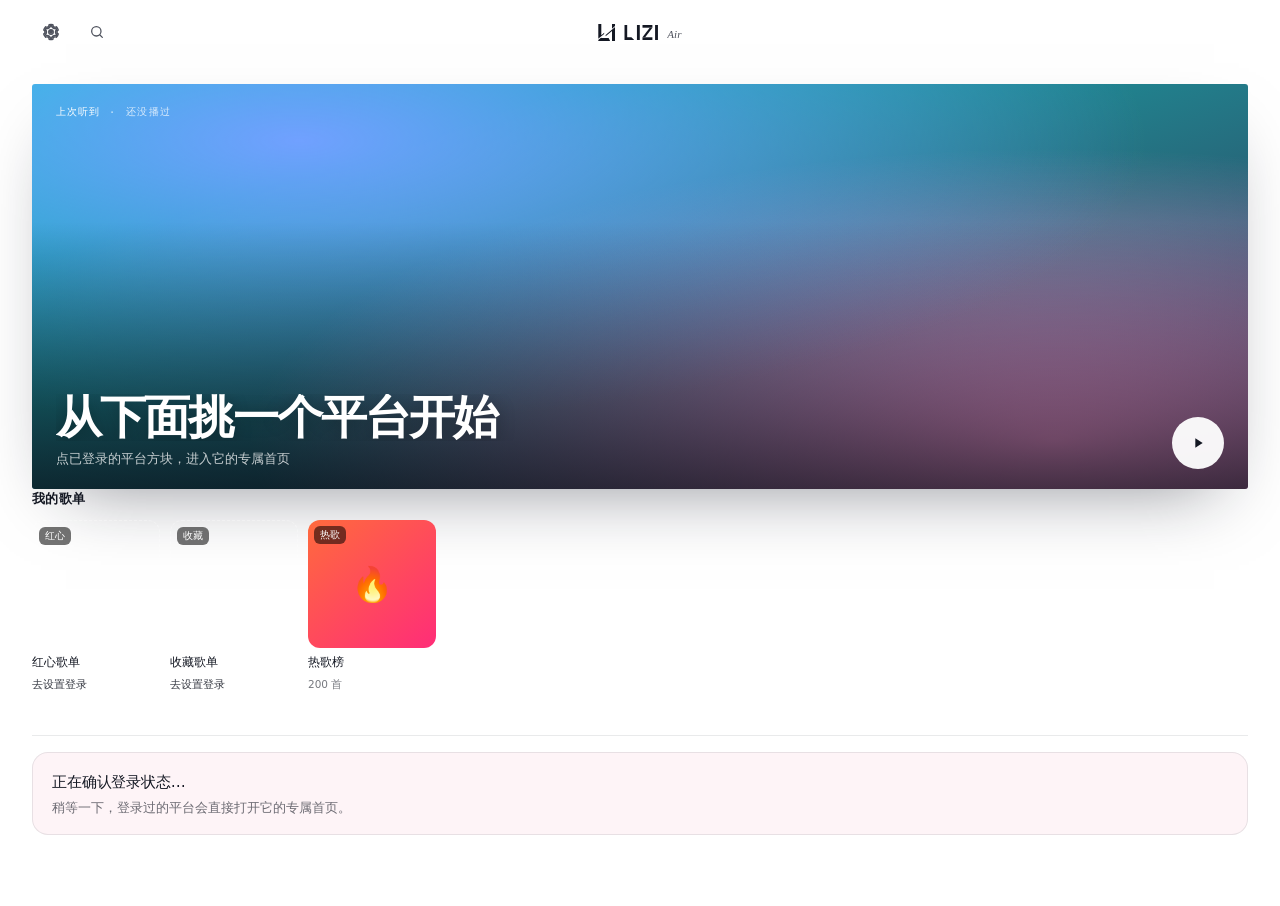
==== commit 1c090b23: "sync: 自托管字体迁移、对接密钥查看/重生成、字体选择器与歌单骨架屏 - 字体由 Google Fonts CDN 迁到本地 assets/fonts，新增 fonts.css 按 unicode" ====
--- a/public/index.html
+++ b/public/index.html
@@ -27,16 +27,13 @@
 <meta name="apple-mobile-web-app-title" content="LIZI">
 <link rel="apple-touch-icon" href="/assets/icons/apple-touch-icon.png">
 <script src="/pwa.js" defer></script>
-<link rel="preconnect" href="https://fonts.googleapis.com">
-<link rel="preconnect" href="https://fonts.gstatic.com" crossorigin>
 <!-- Google Fonts 必须异步：这行以前是普通 stylesheet，字体站慢一点/连不上时，
      它会一直挂住文档加载 —— 后面的 <script> 全部不执行，整页白屏（10-31 实测：
      fonts 连不上时 readyState 卡在 loading 十几秒，LIZI_TOUR/app.js 都没跑起来；
      把请求拦掉反而 344ms 就 complete）。media="print" + onload 换回来是标准写法，
      字体拿到之后才应用，拿不到就用系统字体兜底，绝不阻塞启动。 -->
-<link href="https://fonts.googleapis.com/css2?family=Fraunces:ital,opsz,wght@0,9..144,500;0,9..144,600;1,9..144,500&family=Geist:wght@300;400;500;600&family=Geist+Mono:wght@400;500&display=swap" rel="stylesheet" media="print" onload="this.media='all'">
-<noscript><link href="https://fonts.googleapis.com/css2?family=Fraunces:ital,opsz,wght@0,9..144,500;0,9..144,600;1,9..144,500&family=Geist:wght@300;400;500;600&family=Geist+Mono:wght@400;500&display=swap" rel="stylesheet"></noscript>
 <link rel="stylesheet" href="assets/liquid-glass.css">
+<link rel="stylesheet" href="/fonts.css">
 <link rel="stylesheet" href="tokens.css">
     <link rel="stylesheet" href="win-controls.css">
 <link rel="stylesheet" href="app.css">
@@ -915,6 +912,20 @@
           <span class="setpage__switch-knob" aria-hidden="true"></span>
         </button>
       </div>
+      <!-- 对接密钥：客户端（Windows / 安卓）用它与服务器对接。
+           不是网页门禁，网页照常访问；登录态始终在服务端。
+           见 app.js 的 paintAccessKey / server.mjs 的 /api/access-key -->
+      <div class="setpage__row setpage__row--key">
+        <span class="setpage__label-group">
+          <span class="setpage__label">客户端对接密钥</span>
+          <span class="setpage__hint" id="set-key-hint">桌面 / 安卓客户端填这串即可对接；网页访问不受影响</span>
+        </span>
+        <span class="keybox">
+          <code class="keybox__val" id="set-key-val">读取中…</code>
+          <button class="keybox__btn" id="set-key-copy" type="button" title="复制密钥">复制</button>
+          <button class="keybox__btn keybox__btn--gen" id="set-key-gen" type="button" title="重新生成密钥">重新生成</button>
+        </span>
+      </div>
       <!-- 铺色来源：默认关。关时大厅铺色态取当前专辑封面的 C 算法色板；
            打开后回到平台品牌色。自定义配色优先级更高。存 localStorage['lizi.hall.platColor']，
            见 app.js 的 setPlatColor / Hall.refreshThemeColors -->
@@ -1037,10 +1048,23 @@
         <button class="setpage__act" id="set-bgfx-plat" type="button">跟随平台</button>
         <span class="bgfx__state" id="set-bgfx-state">跟随平台配色</span>
       </div>
+      <!-- 字体选择：2026-11-19 实装。中文走系统字体栈，切换瞬时、离线可用。
+           存 localStorage['lizi.font']，见 app.js 的 applyFont -->
       <div class="setpage__row">
-        <span class="setpage__label">字体选择</span>
-        <span class="setpage__hint">待开放</span>
-        <span class="setpage__val">Geist</span>
+        <span class="setpage__label-group">
+          <span class="setpage__label">字体选择</span>
+          <span class="setpage__hint" id="set-font-hint">全部字体本地自托管，无 CDN；切换立即生效</span>
+        </span>
+        <select class="setpage__select" id="set-font" aria-label="字体选择">
+          <option value="default">默认 · Geist</option>
+          <option value="serif">衬线 · Fraunces + 思源宋体</option>
+          <option value="mono">等宽 · JetBrains Mono</option>
+          <option value="kuaile">站酷快乐体</option>
+          <option value="kaiti">楷体</option>
+          <option value="yuanti">圆体</option>
+          <option value="heiti">黑体 · 思源黑体（本地）</option>
+          <option value="songti">宋体 · 思源宋体（本地）</option>
+        </select>
       </div>
       <div class="setpage__row">
         <span class="setpage__label">快捷键</span>
--- a/public/tokens.css
+++ b/public/tokens.css
@@ -0,0 +1,98 @@
+/* Hallmark · macrostructure: Workbench (app shell) · tone: atmospheric · anchor hue: 12 (网易云红)
+ *
+ * 令牌系统。页面里所有颜色和字体都必须引用这里的变量，不允许在别处内联色值。
+ * 色板用 OKLCH：L 感知均匀，调亮调暗不会跑色相。
+ */
+
+:root {
+  /* ---------------------------------------------------------------------
+     字体：3 个字族封顶（display + body + outlier）
+     Fraunces   只出现在品牌名和播放页大标题 —— 一个"印出来的"register
+     Geist      正文与全部 UI
+     Geist Mono 只用于时长、播放计数等数字
+     --------------------------------------------------------------------- */
+  --font-display: "Fraunces", "Lizi Serif SC", "Songti SC", Georgia, serif;
+  --font-body: "Geist", "Lizi Sans SC", "PingFang SC", "Microsoft YaHei", system-ui, sans-serif;
+  --font-mono: "Geist Mono", ui-monospace, "SFMono-Regular", monospace;
+
+  /* ---------------------------------------------------------------------
+     字号级数：比率 1.25（大三度），基准 16px
+     --------------------------------------------------------------------- */
+  --text-2xs: 0.64rem;   /* 10.2 */
+  --text-xs:  0.75rem;   /* 12   */
+  --text-sm:  0.8125rem; /* 13   */
+  --text-md:  0.875rem;  /* 14   */
+  --text-base:1rem;      /* 16   */
+  --text-lg:  1.25rem;   /* 20   */
+  --text-xl:  1.5625rem; /* 25   */
+  --text-2xl: 1.9531rem; /* 31.3 */
+  --text-3xl: 2.4414rem; /* 39   */
+  --text-display: clamp(2rem, 3.2vw + 1rem, 3.25rem);
+
+  --fw-light: 300;
+  --fw-body: 400;
+  --fw-med: 500;
+  --fw-semi: 600;
+
+  /* ---------------------------------------------------------------------
+     间距：4pt 级数。整套留白都由这几个值拼出来，不要出现 7px / 13px 这种野值
+     --------------------------------------------------------------------- */
+  --sp-1: 4px;
+  --sp-2: 8px;
+  --sp-3: 12px;
+  --sp-4: 16px;
+  --sp-5: 20px;
+  --sp-6: 24px;
+  --sp-7: 32px;
+  --sp-8: 40px;
+  --sp-9: 56px;
+  --sp-10: 72px;
+
+  /* 圆角 */
+  --r-sm: 10px;
+  --r-md: 14px;
+  --r-lg: 20px;
+  --r-xl: 28px;
+  --r-full: 999px;
+
+  /* ---------------------------------------------------------------------
+     颜色：纸面是浅色，文字是墨色，accent 只有一个（网易云红）
+     --------------------------------------------------------------------- */
+  --paper:        oklch(96.5% 0.008 264);
+  --paper-2:      oklch(99% 0.003 264);
+  --ink:          oklch(21% 0.022 270);
+  --ink-2:        oklch(44% 0.018 270);
+  --ink-3:        oklch(58% 0.014 270);
+  --accent:       oklch(62% 0.22 12);
+  --accent-ink:   oklch(52% 0.21 12);
+  --rule:         oklch(21% 0.022 270 / 0.09);
+
+  /* 玻璃：底色和描边分开控制，方便深色封面时切到 dark 变体 */
+  --glass-tint:   oklch(100% 0 0 / 0.30);
+  --glass-edge:   oklch(100% 0 0 / 0.62);
+  --glass-tint-strong: oklch(100% 0 0 / 0.46);
+
+  /* 背景取色（JS 会按封面动态覆写这三个） */
+  --tone-a: oklch(72% 0.16 264);
+  --tone-b: oklch(76% 0.14 190);
+  --tone-c: oklch(80% 0.13 340);
+
+  /* 动效：只用这三条缓动，不用浏览器默认 ease */
+  --ease-out:   cubic-bezier(0.22, 1, 0.36, 1);
+  --ease-in:    cubic-bezier(0.55, 0, 1, 0.45);
+  --ease-inout: cubic-bezier(0.65, 0, 0.35, 1);
+  --dur-fast: 140ms;
+  --dur-med:  260ms;
+  --dur-slow: 420ms;
+
+  /* 布局 */
+  --shell-max: 1480px;
+  --gutter: var(--sp-7);
+  --side-w: 268px;
+  --player-h: 92px;
+  --topbar-h: 64px;
+}
+
+@media (max-width: 900px) {
+  :root { --gutter: var(--sp-4); --side-w: 232px; --player-h: 104px; }
+}
--- a/public/app.css
+++ b/public/app.css
@@ -8650,3 +8650,141 @@
   .hq-card, .hq-card__cover { width: 104px; }
   .hq-card__cover { height: 104px; }
 }
+
+
+/* 平台图标行：横向手势归我们自己处理，纵向仍交给页面滚动（2026-11-19） */
+.pstrip__icons { touch-action: pan-y; user-select: none; -webkit-user-select: none; }
+.pstrip__i { touch-action: pan-y; }
+/* 「我的」卡片轮播同理：左右滑切平台，上下滑仍是页面滚动 */
+#hall-me .me { touch-action: pan-y; }
+
+/* 移动端铺色态：海报已占 220~300px，歌单区必须收窄，否则把平台面板挤溢出（2026-11-19） */
+@media (max-width: 560px) {
+  #view-hall.is-plat-mode .hall-quick { margin-bottom: 6px; }
+  #view-hall.is-plat-mode .hall-quick__head { margin-bottom: 4px; }
+  #view-hall.is-plat-mode .hall-quick__title { font-size: 12px; }
+  #view-hall.is-plat-mode .hq-card,
+  #view-hall.is-plat-mode .hq-card__cover { width: 84px; }
+  #view-hall.is-plat-mode .hq-card__cover { height: 84px; border-radius: 10px; }
+  #view-hall.is-plat-mode .hq-card__name { font-size: 11px; -webkit-line-clamp: 1; }
+  #view-hall.is-plat-mode .hq-card__sub { font-size: 10px; }
+  #view-hall.is-plat-mode .hq-card__badge { font-size: 9px; padding: 1px 5px; }
+}
+/* 折叠态：用户主动收起面板看海报，歌单区一并让位 */
+#view-hall.is-plat-folded .hall-quick { display: none; }
+
+/* ---------- 设置页：客户端对接密钥（2026-11-19） ---------- */
+.setpage__row--key { align-items: center; gap: var(--sp-3); flex-wrap: wrap; }
+.keybox { display: flex; align-items: center; gap: 6px; margin-left: auto; flex-wrap: wrap; }
+.keybox__val {
+  font-family: ui-monospace, "SFMono-Regular", Consolas, monospace;
+  font-size: 12.5px; letter-spacing: .04em; padding: 5px 9px; border-radius: 8px;
+  background: rgba(255,255,255,.07); border: 1px solid rgba(255,255,255,.14);
+  max-width: 260px; overflow: hidden; text-overflow: ellipsis; white-space: nowrap;
+  user-select: all; -webkit-user-select: all;
+}
+.keybox__btn {
+  padding: 5px 10px; font-size: 12px; border-radius: 8px; cursor: pointer;
+  background: rgba(255,255,255,.08); color: inherit; border: 1px solid rgba(255,255,255,.16);
+}
+.keybox__btn:hover { background: rgba(255,255,255,.16); }
+.keybox__btn--gen { background: linear-gradient(135deg,#4b7bff,#8a5cff); color: #fff; border: 0; }
+.keybox__btn:disabled { opacity: .5; cursor: default; }
+@media (max-width: 560px) {
+  .setpage__row--key { align-items: flex-start; }
+  .keybox { margin-left: 0; width: 100%; }
+  .keybox__val { max-width: 100%; flex: 1 1 100%; }
+}
+
+
+/* ==========================================================================
+   字体选择（2026-11-19 实装，原来是「待开放」）
+   --------------------------------------------------------------------------
+   中文一律走系统字体栈：全量中文 webfont 动辄十几 MB，切一次字体就要等半天，
+   移动端尤其难受。这里只用「本地已有的拉丁字体 + 系统中文栈」组合，
+   切换瞬时生效、离线可用、零额外下载。站酷快乐体是仓库里本来就带的中文字体。
+   ========================================================================== */
+
+/* 衬线：标题 Fraunces，正文中文宋体 */
+html[data-font="serif"] {
+  --font-display: "Fraunces", "Lizi Serif SC", "Songti SC", Georgia, serif;
+  --font-body: "Fraunces", "Lizi Serif SC", "Songti SC", Georgia, serif;
+}
+/* 等宽：终端感 */
+html[data-font="mono"] {
+  --font-display: "JetBrains Mono", "Geist Mono", ui-monospace, Consolas, monospace;
+  --font-body: "JetBrains Mono", "Geist Mono", ui-monospace, "PingFang SC", Consolas, monospace;
+  --font-mono: "JetBrains Mono", "Geist Mono", ui-monospace, Consolas, monospace;
+}
+/* 站酷快乐体：仓库自带的中文圆胖卡通体 */
+html[data-font="kuaile"] {
+  --font-display: "ZCOOL KuaiLe", "PingFang SC", "Microsoft YaHei", sans-serif;
+  --font-body: "ZCOOL KuaiLe", "PingFang SC", "Microsoft YaHei", sans-serif;
+}
+/* 楷体：手写书信感 */
+html[data-font="kaiti"] {
+  --font-display: "Kaiti SC", "STKaiti", "KaiTi", "TW-Kai", serif;
+  --font-body: "Kaiti SC", "STKaiti", "KaiTi", "TW-Kai", "PingFang SC", serif;
+}
+/* 圆体：柔和 */
+html[data-font="yuanti"] {
+  --font-display: "Yuanti SC", "STYuanti", "幼圆", "YouYuan", "HarmonyOS Sans SC", sans-serif;
+  --font-body: "Yuanti SC", "STYuanti", "幼圆", "YouYuan", "HarmonyOS Sans SC", "PingFang SC", sans-serif;
+}
+/* 纯黑体：最干净，全部交给系统 */
+html[data-font="heiti"] {
+  --font-display: "Lizi Sans SC", "PingFang SC", "Microsoft YaHei", sans-serif;
+  --font-body: "Lizi Sans SC", "PingFang SC", "Microsoft YaHei", sans-serif;
+}
+/* 宋体：正文阅读感 */
+html[data-font="songti"] {
+  --font-display: "Lizi Serif SC", "Songti SC", "SimSun", serif;
+  --font-body: "Lizi Serif SC", "Songti SC", "SimSun", serif;
+}
+
+/* 设置页下拉 */
+.setpage__select {
+  margin-left: auto; padding: 6px 10px; border-radius: 9px; font-size: 13px;
+  background: rgba(255,255,255,.07); color: inherit;
+  border: 1px solid rgba(255,255,255,.16); cursor: pointer; max-width: 190px;
+}
+.setpage__select:focus { outline: none; border-color: var(--ink, #6f8cff); }
+.setpage__select option { background: #12151d; color: #eaf2ff; }
+
+/* ---------- 首页歌单区优化（2026-11-19） ---------- */
+/* 骨架屏：呼吸动画，尺寸与真卡一致，数据回来不跳版 */
+.hq-card--sk { pointer-events: none; }
+.hq-card--sk .hq-card__cover,
+.hq-card--sk .hq-card__name,
+.hq-card--sk .hq-card__sub {
+  background: linear-gradient(100deg, rgba(255,255,255,.05) 30%, rgba(255,255,255,.12) 50%, rgba(255,255,255,.05) 70%);
+  background-size: 220% 100%; animation: hq-sk 1.3s ease-in-out infinite; border-radius: 8px;
+}
+.hq-card--sk .hq-card__cover { border-radius: 12px; }
+.hq-card--sk .hq-card__name { height: 12px; }
+.hq-card--sk .hq-card__sub { height: 10px; width: 55%; }
+@keyframes hq-sk { from { background-position: 180% 0; } to { background-position: -60% 0; } }
+
+/* 可滑动暗示：右侧渐隐，仅在还有内容时出现 */
+.hall-quick__row { position: relative; }
+.hall-quick { position: relative; }
+.hall-quick::after {
+  content: ''; position: absolute; right: 0; top: 28px; bottom: 6px; width: 42px;
+  pointer-events: none; opacity: 0; transition: opacity .25s ease;
+  background: linear-gradient(90deg, transparent, var(--bg, #05060a));
+}
+.hall-quick:has(.hall-quick__row.is-more)::after,
+.hall-quick.is-more::after { opacity: 1; }
+
+/* 卡片交互反馈 */
+.hq-card { transition: transform .18s ease; }
+.hq-card:not([disabled]):hover { transform: translateY(-2px); }
+.hq-card:not([disabled]):active { transform: translateY(0) scale(.985); }
+.hq-card:focus-visible { outline: 2px solid var(--ink, #6f8cff); outline-offset: 3px; border-radius: 12px; }
+/* 未登录引导卡：可点，虚线边提示「这是个动作」 */
+.hq-card--cta .hq-card__cover { border: 1px dashed rgba(255,255,255,.28); background: rgba(255,255,255,.04); }
+.hq-card--cta .hq-card__sub { opacity: .85; }
+@media (prefers-reduced-motion: reduce) {
+  .hq-card--sk .hq-card__cover, .hq-card--sk .hq-card__name, .hq-card--sk .hq-card__sub { animation: none; }
+  .hq-card { transition: none; }
+}
